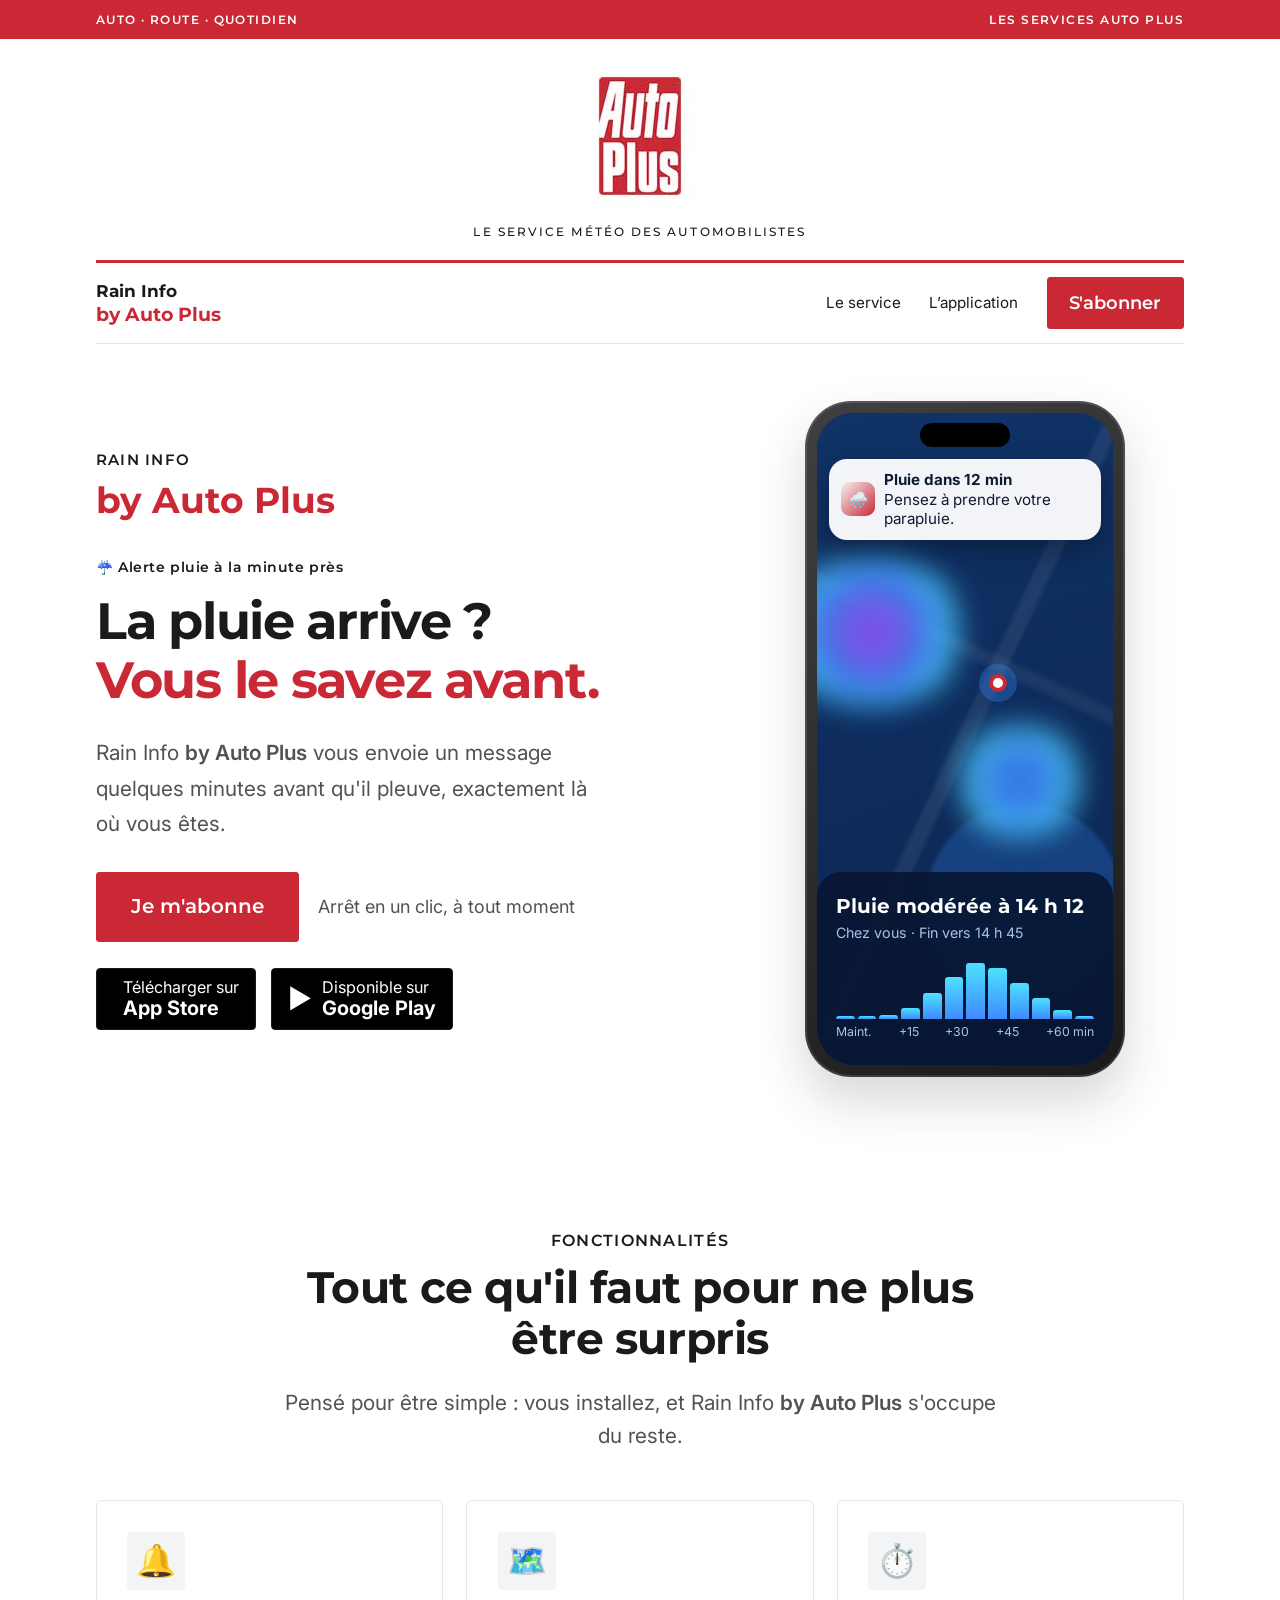
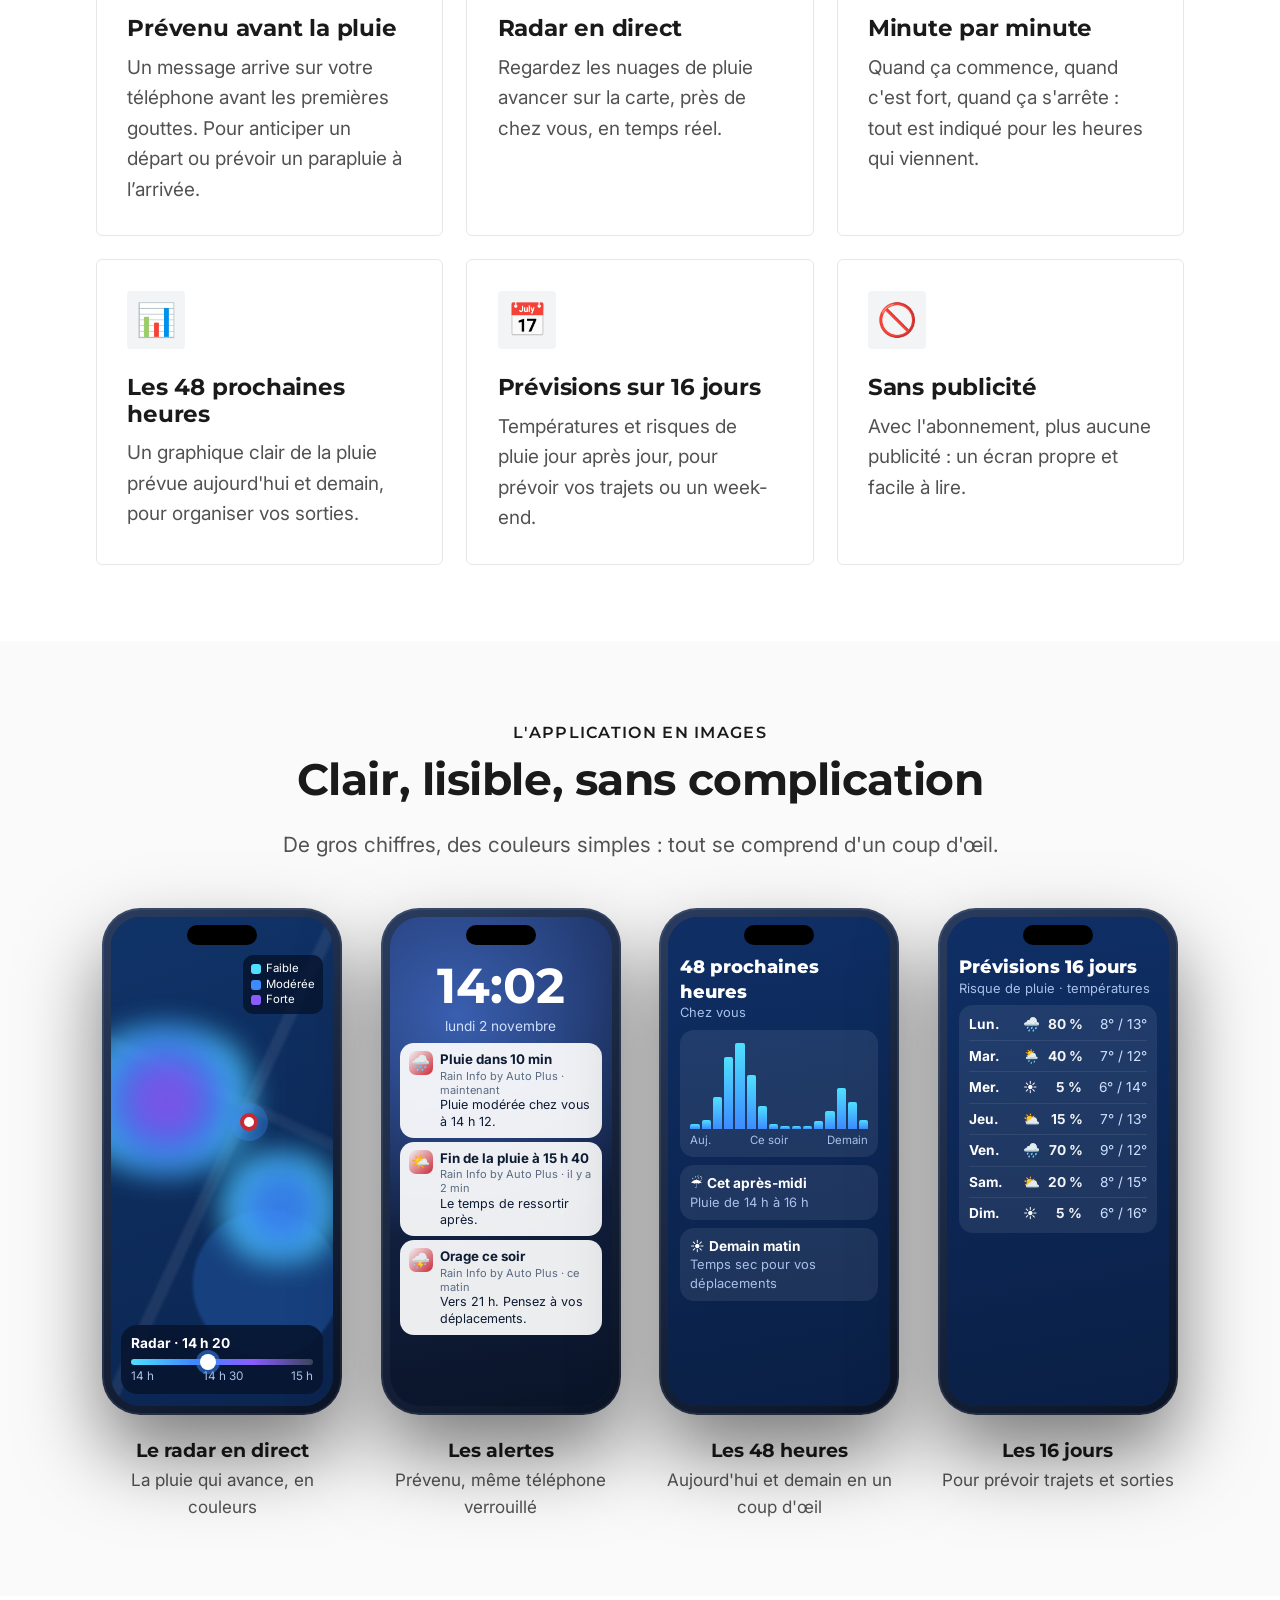
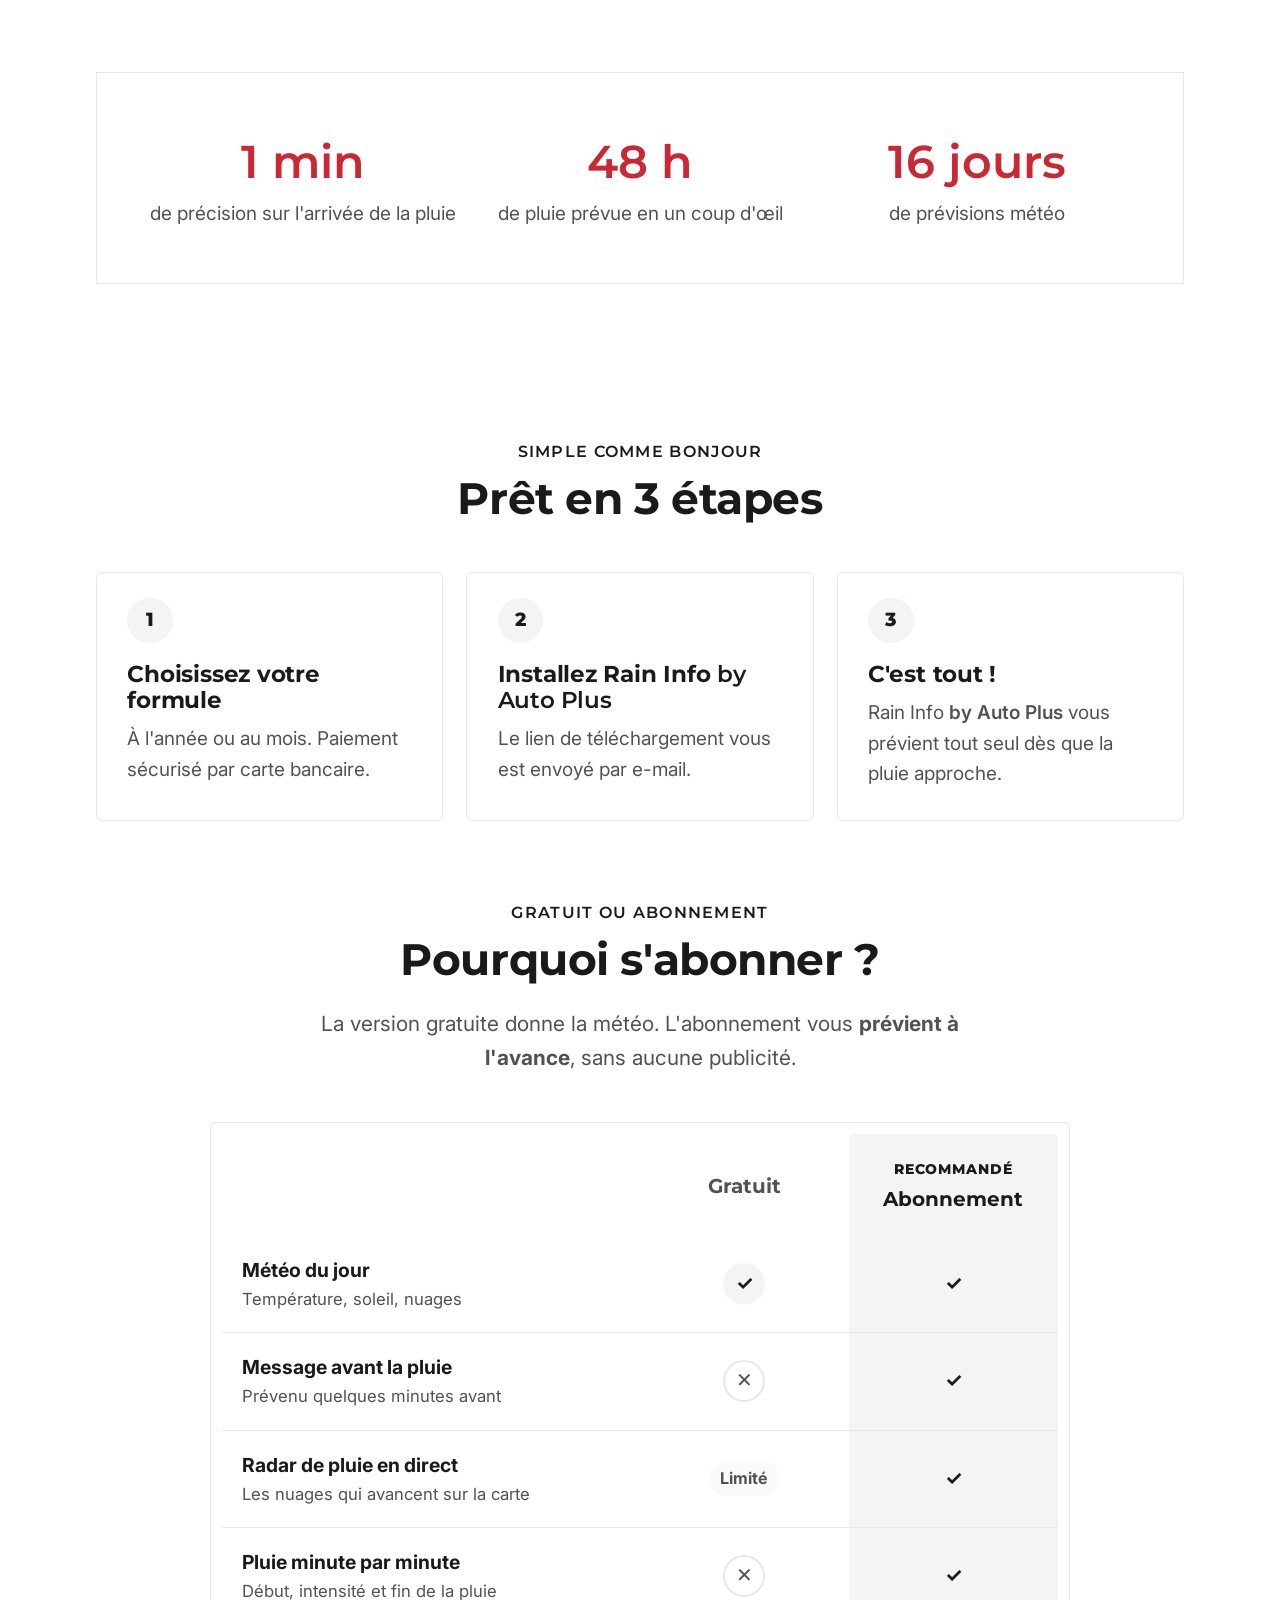
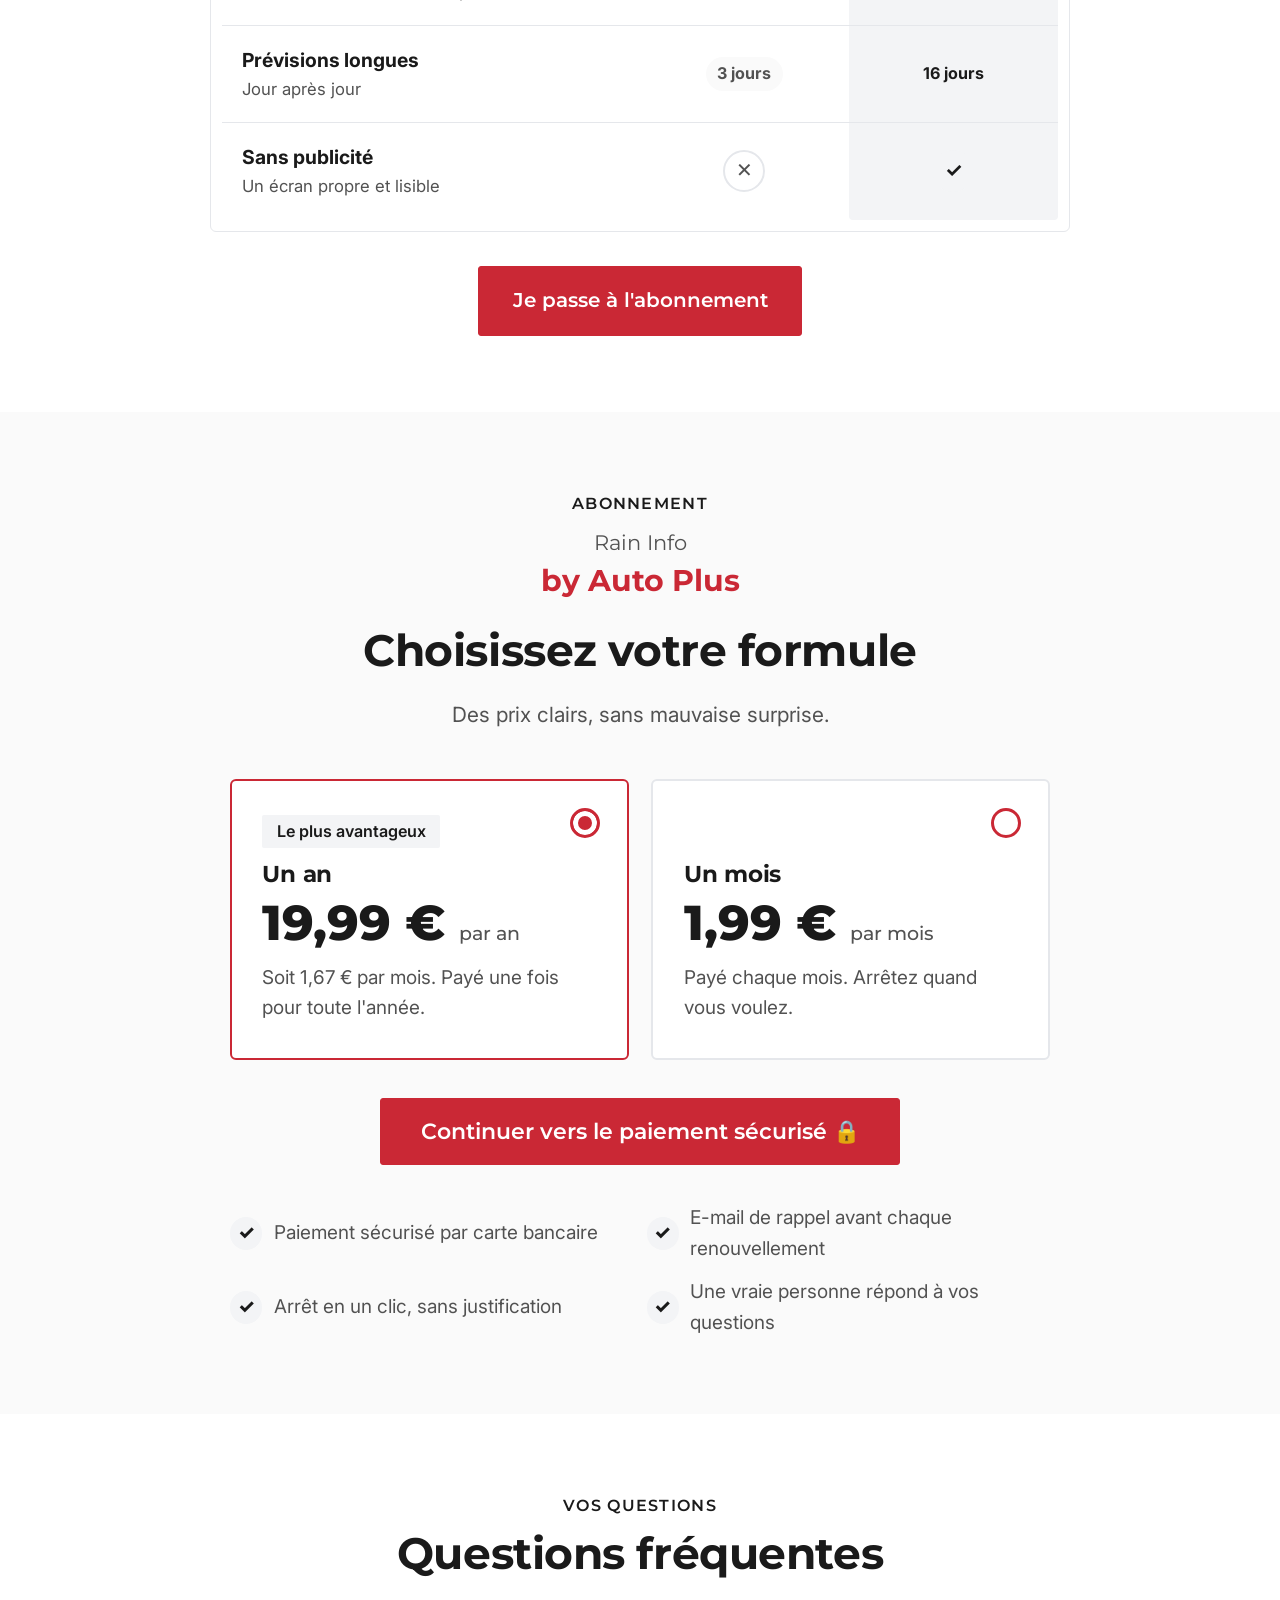
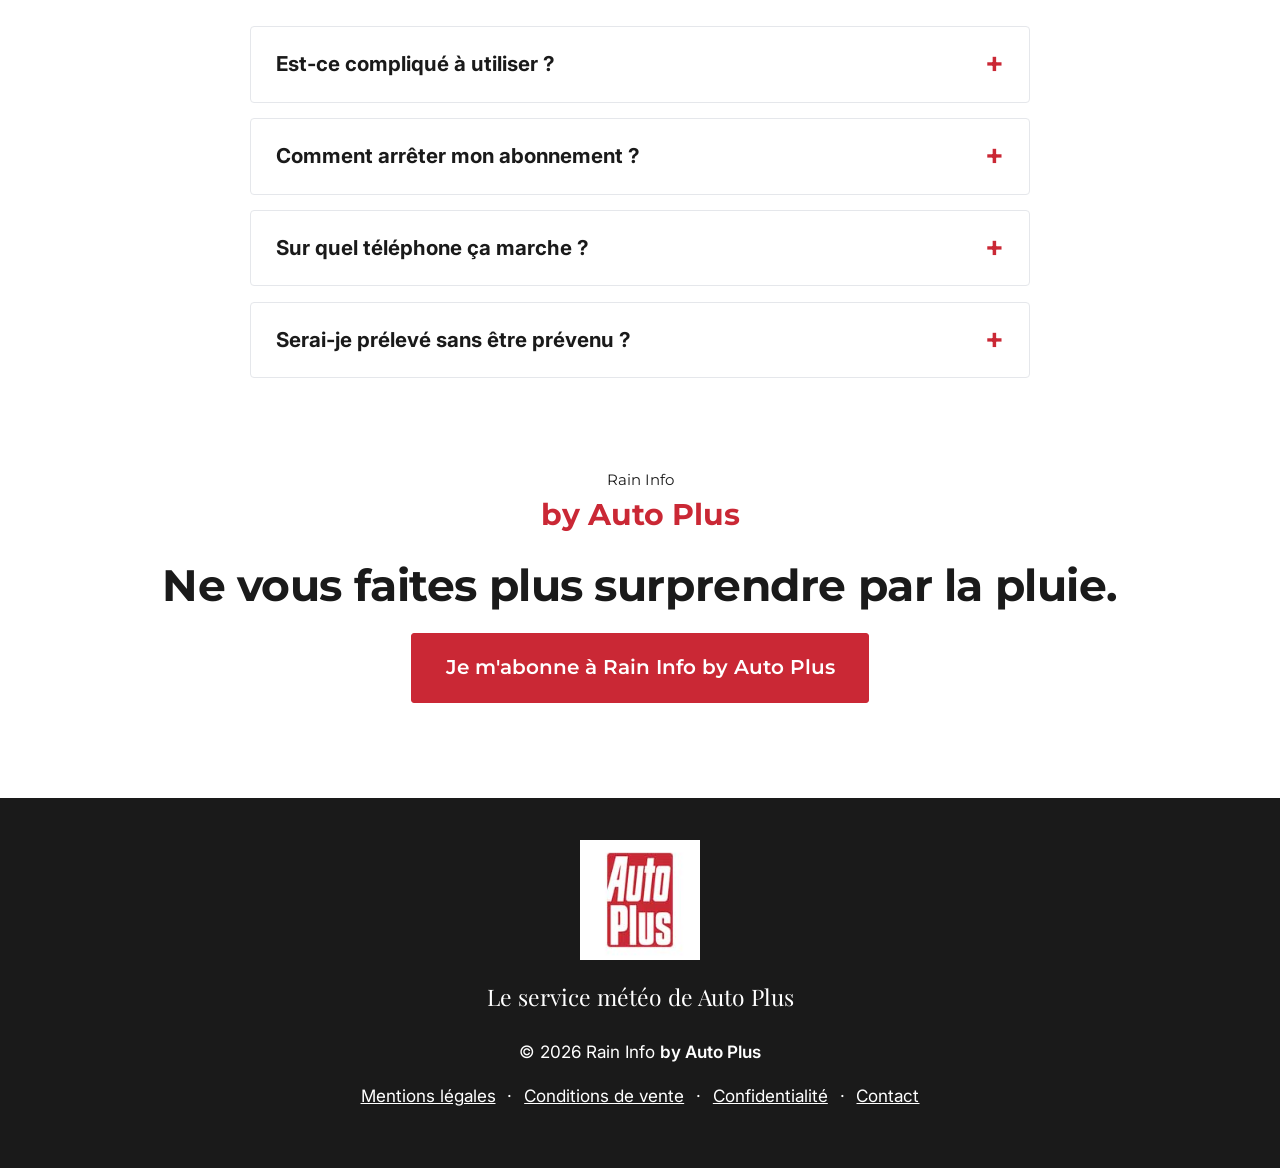
==== auto-plus/index.html @ 1096b000 "Créer les versions Auto Plus et bleue et corriger la palette Maison et Jardin" ====
<!doctype html>
<html lang="fr" data-theme="light">
<head>
<meta charset="utf-8">
<meta name="viewport" content="width=device-width, initial-scale=1">
<meta name="robots" content="noindex">
<title>Rain Info by Auto Plus</title>
<meta name="description" content="Rain Info by Auto Plus vous prévient avant que la pluie arrive, à la minute près, là où vous êtes.">
<meta name="theme-color" content="#ffffff">
<meta name="color-scheme" content="light">
<link rel="preconnect" href="https://fonts.googleapis.com">
<link rel="preconnect" href="https://fonts.gstatic.com" crossorigin>
<link href="https://fonts.googleapis.com/css2?family=Inter:wght@400;500;600;700&family=Montserrat:wght@500;600;700&family=Playfair+Display:wght@500;600;700&display=swap" rel="stylesheet">
<style>
:root{
  --night:#0a1f44; --night2:#123a7a; --sky:#3d8bff; --sky2:#7cc4ff; --cyan:#4fe0ff;
  --bg:#f3f7fd; --surface:#ffffff; --ink:#0d1b33; --muted:#43526b; --line:#d6e2f2;
  --ok:#0f7a45; --focus:#ffb000; --rain1:#4fe0ff; --rain2:#3d8bff; --rain3:#8a5cff;
}
@media (prefers-color-scheme: dark){
  :root:not([data-theme="light"]){ --bg:#071530; --surface:#0f2550; --ink:#eef4ff; --muted:#b9c8e3; --line:#24427a; --ok:#4fd98e; }
}
:root[data-theme="dark"]{ --bg:#071530; --surface:#0f2550; --ink:#eef4ff; --muted:#b9c8e3; --line:#24427a; --ok:#4fd98e; }
*{box-sizing:border-box}
html{font-size:118.75%;scroll-behavior:smooth} /* 19px de base */
@media (prefers-reduced-motion: reduce){html{scroll-behavior:auto}*{animation:none!important;transition:none!important}}
body{margin:0;background:var(--bg);color:var(--ink);font-family:"Inter",system-ui,sans-serif;line-height:1.6;overflow-x:hidden}
h1,h2,h3{font-family:"Montserrat",system-ui,sans-serif;font-weight:800;line-height:1.15;margin:0 0 .5em;letter-spacing:-.01em}
h1{font-size:clamp(2.1rem,6vw,3.3rem)} h2{font-size:clamp(1.6rem,4vw,2.3rem)} h3{font-size:1.2rem;font-weight:700}
p{margin:0 0 1em}
:focus-visible{outline:4px solid var(--focus);outline-offset:3px;border-radius:8px}
.sr{position:absolute!important;width:1px;height:1px;overflow:hidden;clip:rect(0 0 0 0);white-space:nowrap}
.skip{position:absolute;left:-999px;top:0;background:#000;color:#fff;padding:.6em 1em;z-index:20}
.skip:focus{left:16px;top:16px}
.wrap{max-width:1120px;margin:0 auto;padding:0 16px}
.btn{display:inline-flex;align-items:center;justify-content:center;gap:.5em;border:0;border-radius:999px;
  padding:.9em 1.7em;font-family:"Montserrat",sans-serif;font-weight:800;font-size:1.05rem;text-decoration:none;cursor:pointer;min-height:58px;
  background:linear-gradient(135deg,var(--cyan),var(--sky));color:#06183a;box-shadow:0 10px 30px rgba(61,139,255,.45);transition:transform .15s}
.btn:hover{transform:translateY(-2px)}
.btn.light{background:#fff;color:var(--night);box-shadow:none}

/* ---------- En-tête + héros ---------- */
.hero{position:relative;color:#fff;background:
  radial-gradient(900px 500px at 85% 10%,rgba(79,224,255,.25),transparent 60%),
  radial-gradient(700px 500px at 0% 100%,rgba(138,92,255,.25),transparent 60%),
  linear-gradient(170deg,var(--night) 0%,var(--night2) 100%);overflow:hidden}
.hero::after{content:"";position:absolute;inset:0;pointer-events:none;opacity:.35;
  background-image:repeating-linear-gradient(105deg,transparent 0 22px,rgba(255,255,255,.12) 22px 23px);
  mask-image:linear-gradient(to bottom,#000,transparent 70%);animation:pluie 1.2s linear infinite}
@keyframes pluie{to{background-position:-24px 60px}}
nav.top{position:relative;z-index:2;display:flex;align-items:center;justify-content:space-between;padding:1em 0}
.logo{display:flex;align-items:center;gap:.55em;color:#fff;text-decoration:none;font-family:"Montserrat",sans-serif;font-weight:800;font-size:1.3rem}
.logo i{width:42px;height:42px;border-radius:12px;display:grid;place-items:center;font-style:normal;
  background:linear-gradient(135deg,var(--cyan),var(--sky));box-shadow:0 6px 18px rgba(79,224,255,.4)}
nav.top .btn{min-height:48px;padding:.6em 1.2em;font-size:.95rem}
.hero-in{position:relative;z-index:2;display:grid;gap:2.5em;align-items:center;padding:2.5em 0 4em}
@media(min-width:880px){.hero-in{grid-template-columns:1.1fr .9fr;padding:3.5em 0 5em}}
.pill{display:inline-block;background:rgba(255,255,255,.12);border:1px solid rgba(255,255,255,.25);border-radius:999px;padding:.35em 1em;font-weight:700;margin-bottom:1.1em}
.hero .lead{font-size:1.25rem;color:#d7e6ff;max-width:34ch}
.hero h1 span{background:linear-gradient(90deg,var(--cyan),var(--sky2));-webkit-background-clip:text;background-clip:text;color:transparent}
.cta-row{display:flex;flex-wrap:wrap;gap:1em;align-items:center;margin-top:1.6em}
.cta-row small{color:#c3d6f7;font-size:.95rem}

/* ---------- Téléphone ---------- */
.stores{display:flex;gap:.8em;flex-wrap:wrap;margin-top:1.4em}
.store{display:flex;align-items:center;gap:.6em;background:#000;color:#fff;border:1px solid rgba(255,255,255,.3);border-radius:12px;padding:.5em 1em;text-decoration:none;font-size:.85rem;line-height:1.2}
.store b{display:block;font-size:1.05rem}
.phone{position:relative;width:min(320px,82vw);aspect-ratio:9/19;margin:0 auto;border-radius:46px;padding:12px;
  background:linear-gradient(145deg,#2a3c5e,#0b1426);box-shadow:0 40px 80px rgba(0,0,0,.5),inset 0 0 0 2px rgba(255,255,255,.08)}
.screen{position:relative;height:100%;border-radius:36px;overflow:hidden;background:#0c2a5c}
.notch{position:absolute;top:10px;left:50%;transform:translateX(-50%);width:90px;height:24px;border-radius:20px;background:#000;z-index:5}
.map{position:absolute;inset:0;background:
  linear-gradient(115deg,transparent 48%,rgba(255,255,255,.07) 49% 51%,transparent 52%),
  linear-gradient(25deg,transparent 60%,rgba(255,255,255,.06) 61% 62%,transparent 63%),
  radial-gradient(circle at 70% 75%,#16407e 0 18%,transparent 19%),
  linear-gradient(160deg,#103368,#0b2550)}
.cloud{position:absolute;border-radius:50%;filter:blur(14px);opacity:.85;animation:drift 9s ease-in-out infinite alternate}
.c1{width:190px;height:150px;left:-40px;top:22%;background:radial-gradient(circle,var(--rain3) 0 20%,var(--rain2) 45%,var(--rain1) 70%,transparent 72%)}
.c2{width:140px;height:110px;left:45%;top:48%;background:radial-gradient(circle,var(--rain2) 0 30%,var(--rain1) 65%,transparent 68%);animation-delay:-4s}
@keyframes drift{to{transform:translate(55px,25px) scale(1.08)}}
.me{position:absolute;left:58%;top:40%;width:18px;height:18px;border-radius:50%;background:#fff;border:4px solid var(--sky);box-shadow:0 0 0 10px rgba(61,139,255,.3)}
.notif{position:absolute;left:12px;right:12px;top:46px;z-index:4;background:rgba(255,255,255,.95);color:#0d1b33;border-radius:18px;padding:.7em .8em;
  display:flex;gap:.6em;align-items:center;font-size:.8rem;line-height:1.3;box-shadow:0 10px 30px rgba(0,0,0,.35);animation:pop 4s ease-in-out infinite}
.notif i{flex:none;width:34px;height:34px;border-radius:9px;display:grid;place-items:center;font-style:normal;background:linear-gradient(135deg,var(--cyan),var(--sky))}
@keyframes pop{0%,8%{transform:translateY(-130%);opacity:0}15%,85%{transform:none;opacity:1}100%{transform:translateY(-130%);opacity:0}}
.sheet{position:absolute;left:0;right:0;bottom:0;z-index:4;background:rgba(7,21,48,.88);backdrop-filter:blur(8px);color:#fff;border-radius:24px 24px 0 0;padding:1em 1em 1.2em}
.sheet b{font-family:"Montserrat",sans-serif;font-size:1.05rem}
.sheet small{display:block;color:#a9c1ea;font-size:.75rem}
.chart{display:flex;align-items:flex-end;gap:3px;height:60px;margin-top:.7em}
.chart span{flex:1;border-radius:3px 3px 0 0;background:linear-gradient(to top,var(--rain2),var(--rain1))}
.chart-x{display:flex;justify-content:space-between;font-size:.65rem;color:#a9c1ea;margin-top:.3em}

/* ---------- Sections ---------- */
section{padding:4em 0}
.kicker{display:inline-block;color:var(--sky);font-weight:700;text-transform:uppercase;letter-spacing:.08em;font-size:.85rem;margin-bottom:.6em}
.center{text-align:center;max-width:720px;margin:0 auto 2.5em}
.center p{color:var(--muted);font-size:1.1rem}
.feat{display:grid;gap:1.2em}
@media(min-width:720px){.feat{grid-template-columns:repeat(2,1fr)}}
@media(min-width:1000px){.feat{grid-template-columns:repeat(3,1fr)}}
.card{background:var(--surface);border:1px solid var(--line);border-radius:24px;padding:1.6em;box-shadow:0 8px 30px rgba(13,40,90,.06)}
.card .ico{width:58px;height:58px;border-radius:16px;display:grid;place-items:center;font-size:1.7rem;margin-bottom:.8em;background:linear-gradient(135deg,rgba(79,224,255,.25),rgba(61,139,255,.25))}
.card p{color:var(--muted);margin:0}
.big-num{font-family:"Montserrat",sans-serif;font-weight:800;font-size:1.6rem;color:var(--sky)}

.band{background:linear-gradient(135deg,var(--night),var(--night2));color:#fff;border-radius:32px;padding:2.4em 1.6em;display:grid;gap:1.6em;text-align:center}
@media(min-width:720px){.band{grid-template-columns:repeat(3,1fr);padding:2.8em}}
.band b{display:block;font-family:"Montserrat",sans-serif;font-size:2.4rem;font-weight:800;background:linear-gradient(90deg,var(--cyan),var(--sky2));-webkit-background-clip:text;background-clip:text;color:transparent}
.band span{color:#cfe0ff}

.steps{display:grid;gap:1.2em;counter-reset:s}
@media(min-width:820px){.steps{grid-template-columns:repeat(3,1fr)}}
.step{counter-increment:s;position:relative;padding-top:3.4em}
.step::before{content:counter(s);position:absolute;top:1.3em;left:1.6em;width:2.4em;height:2.4em;border-radius:50%;display:grid;place-items:center;
  background:linear-gradient(135deg,var(--cyan),var(--sky));color:#06183a;font-weight:800;font-family:"Montserrat",sans-serif}
.step.card{padding-top:4.6em}

/* Comparatif */
.cmp-wrap{max-width:860px;margin:0 auto;border-radius:28px;background:var(--surface);border:1px solid var(--line);box-shadow:0 20px 50px rgba(13,40,90,.10);padding:.6em}
table.cmp{width:100%;border-collapse:separate;border-spacing:0;table-layout:fixed}
table.cmp col.c-feat{width:50%} table.cmp col.c-free,table.cmp col.c-pro{width:25%}
table.cmp th,table.cmp td{padding:1em .6em;text-align:center;vertical-align:middle;border-bottom:1px solid var(--line)}
table.cmp tbody tr:last-child th,table.cmp tbody tr:last-child td{border-bottom:0}
table.cmp th[scope=row]{text-align:left;font-weight:700;font-size:1.02rem;padding-left:1em}
table.cmp th[scope=row] span{display:block;font-weight:400;font-size:.88rem;color:var(--muted)}
table.cmp thead td{border-bottom:0}
table.cmp thead th{border-bottom:0;padding-top:1.2em;font-family:"Montserrat",sans-serif;font-size:1.05rem}
table.cmp thead th.free{color:var(--muted)}
table.cmp .pro{background:linear-gradient(180deg,rgba(79,224,255,.16),rgba(61,139,255,.16))}
table.cmp thead th.pro{border-radius:20px 20px 0 0;color:var(--ink)}
table.cmp thead th.pro em{display:block;font-style:normal;font-size:.75rem;font-weight:800;text-transform:uppercase;letter-spacing:.06em;color:var(--sky);margin-bottom:.2em}
table.cmp tbody tr:last-child td.pro{border-radius:0 0 20px 20px}
.mk{display:inline-grid;place-items:center;width:2.1em;height:2.1em;border-radius:50%;font-weight:800;font-size:1.05rem}
.mk.y{background:linear-gradient(135deg,var(--cyan),var(--sky));color:#06183a;box-shadow:0 6px 16px rgba(61,139,255,.35)}
.mk.n{background:var(--bg);color:var(--muted);border:2px solid var(--line)}
.lim{display:inline-block;font-size:.85rem;font-weight:700;color:var(--muted);background:var(--bg);border-radius:999px;padding:.25em .7em}
.cmp-cta{text-align:center;margin-top:1.8em}
@media(max-width:560px){
  table.cmp col.c-feat{width:46%} table.cmp col.c-free,table.cmp col.c-pro{width:27%}
  table.cmp th[scope=row]{padding-left:.6em;font-size:.95rem}
  table.cmp th[scope=row] span{display:none}
  table.cmp thead th{font-size:.76rem;padding-left:.1em;padding-right:.1em;letter-spacing:-.01em}
  table.cmp thead th.pro em{font-size:.6rem;letter-spacing:.02em}
  .lim{font-size:.75rem;padding:.25em .5em;white-space:nowrap}
}
.y{color:var(--ok);font-weight:700}.n{color:var(--muted)}

/* Formules */
#abonnement{background:linear-gradient(170deg,var(--night),var(--night2));color:#fff}
#abonnement .center p{color:#cfe0ff}
.plans{display:grid;gap:1.2em;max-width:820px;margin:0 auto}
@media(min-width:720px){.plans{grid-template-columns:1fr 1fr}}
.plan{position:relative;display:block;cursor:pointer;border-radius:26px;padding:1.8em 1.6em;background:rgba(255,255,255,.07);border:3px solid rgba(255,255,255,.18);transition:border-color .15s,background .15s}
.plan:has(input:checked){border-color:var(--cyan);background:rgba(79,224,255,.12)}
.plan:has(input:focus-visible){outline:4px solid var(--focus);outline-offset:3px}
.plan input{position:absolute;opacity:0;pointer-events:none}
.plan .check{position:absolute;top:1.4em;right:1.4em;width:30px;height:30px;border-radius:50%;border:3px solid rgba(255,255,255,.5)}
.plan:has(input:checked) .check{border-color:var(--cyan);background:var(--cyan);box-shadow:inset 0 0 0 5px var(--night)}
.badge{display:inline-block;background:linear-gradient(90deg,var(--cyan),var(--sky2));color:#06183a;border-radius:999px;padding:.2em .9em;font-size:.85rem;font-weight:800;margin-bottom:.8em}
.price{font-family:"Montserrat",sans-serif;font-weight:800;font-size:2.6rem;line-height:1}
.price small{font-size:1rem;font-weight:500;color:#cfe0ff}
.plan p{color:#cfe0ff;margin:.8em 0 0}
.pay{text-align:center;margin-top:2em}
.pay .btn{width:100%;max-width:520px;font-size:1.15rem;min-height:64px}
.reassure{list-style:none;padding:0;margin:2em auto 0;max-width:820px;display:grid;gap:.7em}
@media(min-width:720px){.reassure{grid-template-columns:1fr 1fr}}
.reassure li{display:flex;gap:.6em;align-items:center;color:#e3eeff}
.reassure li::before{content:"✓";flex:none;width:1.7em;height:1.7em;border-radius:50%;display:grid;place-items:center;background:rgba(79,224,255,.2);color:var(--cyan);font-weight:800}

/* FAQ */
.faq{max-width:780px;margin:0 auto}
details{background:var(--surface);border:1px solid var(--line);border-radius:18px;padding:1.1em 1.3em;margin-bottom:.8em}
summary{cursor:pointer;font-weight:700;font-size:1.08rem;list-style:none;display:flex;justify-content:space-between;gap:1em}
summary::after{content:"+";font-size:1.5rem;line-height:1;color:var(--sky)}
details[open] summary::after{content:"–"}
details p{margin:.8em 0 0;color:var(--muted)}

.final{text-align:center}
footer{padding:2.4em 0;border-top:1px solid var(--line);color:var(--muted);font-size:.9rem;text-align:center}
footer a{color:var(--muted);margin:0 .4em}


/* ---------- Galerie d'écrans ---------- */
.shots{background:linear-gradient(170deg,#eaf2ff,var(--bg))}
@media (prefers-color-scheme: dark){:root:not([data-theme="light"]) .shots{background:linear-gradient(170deg,#0c2149,var(--bg))}}
:root[data-theme="dark"] .shots{background:linear-gradient(170deg,#0c2149,var(--bg))}
.gallery{display:grid;grid-template-columns:repeat(4,1fr);gap:1.4em;align-items:start}
.shot{margin:0;text-align:center}
.shot figcaption{margin-top:1em;font-weight:700;font-family:"Montserrat",sans-serif;font-size:1.02rem}
.shot figcaption span{display:block;font-family:"Inter",sans-serif;font-weight:400;color:var(--muted);font-size:.9rem}
.mini{width:100%;max-width:240px;border-radius:38px;padding:9px}
.mini .screen{border-radius:30px;color:#fff;font-size:.72rem;line-height:1.35;text-align:left}
.mini .notch{width:70px;height:20px;top:8px}
.scr-pad{position:absolute;inset:0;padding:38px 12px 12px;display:flex;flex-direction:column;gap:8px;background:linear-gradient(170deg,#0f2f66,#0a1f44)}
.scr-h{font-family:"Montserrat",sans-serif;font-weight:800;font-size:.95rem}
.scr-s{color:#a9c1ea;font-size:.68rem}
.tile{background:rgba(255,255,255,.08);border-radius:14px;padding:9px 10px}
.timeline{position:absolute;left:10px;right:10px;bottom:12px;z-index:4;background:rgba(7,21,48,.9);border-radius:16px;padding:9px 10px}
.timeline .track{height:6px;border-radius:3px;background:linear-gradient(90deg,var(--rain1),var(--rain2),var(--rain3),rgba(255,255,255,.2));margin:7px 0 4px;position:relative}
.timeline .track i{position:absolute;left:38%;top:-5px;width:16px;height:16px;border-radius:50%;background:#fff;box-shadow:0 0 0 4px rgba(61,139,255,.5)}
.timeline .lbl{display:flex;justify-content:space-between;color:#a9c1ea;font-size:.62rem}
.legend{position:absolute;top:38px;right:10px;z-index:4;background:rgba(7,21,48,.85);border-radius:10px;padding:6px 8px;font-size:.6rem}
.legend span{display:flex;align-items:center;gap:5px}
.legend span::before{content:"";width:10px;height:10px;border-radius:3px;background:var(--c)}
.hours{display:flex;align-items:flex-end;gap:2px;height:90px}
.hours span{flex:1;border-radius:2px 2px 0 0;background:linear-gradient(to top,var(--rain2),var(--rain1))}
.hlbl{display:flex;justify-content:space-between;color:#a9c1ea;font-size:.6rem;margin-top:4px}
.row{display:flex;align-items:center;justify-content:space-between;gap:6px;padding:6px 0;border-bottom:1px solid rgba(255,255,255,.08)}
.row:last-child{border-bottom:0}
.row .d{width:3.6em;font-weight:700}
.row .p{color:var(--cyan);font-weight:700;width:2.8em;text-align:right}
.row .t{color:#cfe0ff;width:4.4em;text-align:right}
.lock{position:absolute;inset:0;background:radial-gradient(circle at 30% 20%,#3a5fb0,transparent 55%),linear-gradient(170deg,#1b2f5e,#0a1428);padding:44px 10px 12px;display:flex;flex-direction:column;gap:7px}
.lock .clock{text-align:center;font-family:"Montserrat",sans-serif;font-weight:700;font-size:2.6rem;line-height:1;margin-bottom:2px}
.lock .date{text-align:center;color:#cfe0ff;font-size:.72rem;margin-bottom:8px}
.nt{background:rgba(255,255,255,.92);color:#0d1b33;border-radius:14px;padding:8px 9px;display:flex;gap:7px;align-items:flex-start;font-size:.66rem;line-height:1.3}
.nt i{flex:none;width:24px;height:24px;border-radius:7px;display:grid;place-items:center;font-style:normal;font-size:.8rem;background:linear-gradient(135deg,var(--cyan),var(--sky))}
.nt b{font-size:.7rem}
.nt small{display:block;color:#5a6a82;font-size:.58rem}
@media(max-width:999px){
  .gallery{display:flex;overflow-x:auto;scroll-snap-type:x mandatory;gap:1em;padding:0 16px 1em;margin:0 -16px;-webkit-overflow-scrolling:touch;scrollbar-width:none}
  .gallery::-webkit-scrollbar{display:none}
  .shot{flex:0 0 62%;max-width:250px;scroll-snap-align:center}
  .swipe{display:block!important}
}
.swipe{display:none;text-align:center;color:var(--muted);font-size:.9rem;margin-top:.4em}

/* ---------- Optimisation mobile ---------- */
.sticky-cta{display:none}
@media(max-width:879px){
  html{font-size:112.5%}
  section{padding:2.8em 0}
  .center{margin-bottom:1.8em}
  .hero-in{gap:1.8em;padding:1.2em 0 2.6em;text-align:center}
  .hero .lead{margin-left:auto;margin-right:auto}
  .cta-row{justify-content:center;flex-direction:column;gap:.6em}
  .cta-row .btn{width:100%;max-width:420px}
  .stores{justify-content:center}
  .phone{width:min(250px,68vw);border-radius:38px;padding:10px}
  .screen{border-radius:30px}
  .notif{top:40px;font-size:.72rem}
  .sheet b{font-size:.92rem;white-space:nowrap}
  .band{grid-template-columns:repeat(3,1fr);gap:.5em}
  .band b{font-size:1.3rem;white-space:nowrap}
  .band span{font-size:.78rem;line-height:1.3;display:block}
  .card{padding:1.3em;border-radius:20px}
  .feat .card{display:grid;grid-template-columns:auto 1fr;column-gap:1em;align-items:start}
  .feat .card .ico{grid-row:span 2;margin:0;width:52px;height:52px}
  .feat .card h3{margin-bottom:.25em}
  .band{border-radius:24px;padding:1.6em 1em;gap:1.1em}
  .band b{font-size:2rem}
  .step.card{padding-top:1.3em;padding-left:4.4em}
  .step::before{top:1.2em;left:1.1em}
  .plan{padding:1.4em 1.2em}
  .price{font-size:2.2rem}
  .reassure{padding:0 .2em}
  .final h2{font-size:1.5rem}
  body{padding-bottom:84px}
  .sticky-cta{display:flex;position:fixed;left:0;right:0;bottom:0;z-index:30;gap:.8em;align-items:center;justify-content:space-between;
    padding:.7em 16px calc(.7em + env(safe-area-inset-bottom));background:rgba(10,31,68,.96);backdrop-filter:blur(8px);color:#fff;
    box-shadow:0 -8px 24px rgba(0,0,0,.25);transition:transform .25s}
  .sticky-cta.hide{transform:translateY(110%)}
  .sticky-cta span{font-size:.9rem;line-height:1.25}
  .sticky-cta b{display:block;font-size:1.05rem}
  .sticky-cta .btn{min-height:52px;padding:.6em 1.3em;font-size:1rem;flex:none}
}
@media(max-width:380px){ nav.top .btn{display:none} }
</style>
<link rel="stylesheet" href="assets/brand.css">
</head>
<body>
<a class="skip" href="#contenu">Aller au contenu</a>

<header class="hero">
  <div class="magazine-bar"><div class="wrap"><span>Auto · Route · Quotidien</span><span>Les services Auto Plus</span></div></div>
  <div class="magazine-masthead">
    <img class="publisher-logo masthead-logo" src="assets/auto-plus.jpg" width="150" height="150" alt="Auto Plus">
    <p>Le service météo des automobilistes</p>
  </div>
  <div class="wrap">
    <nav class="top" aria-label="Navigation principale">
      <a class="service-name" href="#" aria-label="Rain Info by Auto Plus, accueil">Rain Info <span>by Auto Plus</span></a>
      <div class="service-navigation">
        <a href="#t-fonc">Le service</a>
        <a href="#t-shots">L’application</a>
        <a class="btn" href="#abonnement">S'abonner</a>
      </div>
    </nav>
    <div class="hero-in">
      <div class="hero-copy">
        <p class="hero-brand">Rain Info <span>by Auto Plus</span></p>
        <span class="pill">☔ Alerte pluie à la minute près</span>
        <h1>La pluie arrive ?<br><span>Vous le savez avant.</span></h1>
        <p class="lead">Rain Info <span class="brand-by">by Auto Plus</span> vous envoie un message quelques minutes avant qu'il pleuve, exactement là où vous êtes.</p>
        <div class="cta-row">
          <a class="btn" href="#abonnement">Je m'abonne</a>
          <small>Arrêt en un clic, à tout moment</small>
        </div>
        <div class="stores" aria-label="Télécharger l'application">
          <a class="store" href="#abonnement"><span aria-hidden="true" style="font-size:1.6rem"></span><span>Télécharger sur<b>App Store</b></span></a>
          <a class="store" href="#abonnement"><span aria-hidden="true" style="font-size:1.4rem">▶</span><span>Disponible sur<b>Google Play</b></span></a>
        </div>
      </div>

      <div class="phone" role="img" aria-label="Écran de l'application Rain Info by Auto Plus : carte radar avec un nuage de pluie qui approche, notification « Pluie dans 12 minutes » et graphique de la prochaine heure.">
        <div class="screen" aria-hidden="true">
          <div class="notch"></div>
          <div class="map"></div>
          <div class="cloud c1"></div>
          <div class="cloud c2"></div>
          <div class="me"></div>
          <div class="notif"><i>🌧️</i><div><b>Pluie dans 12 min</b><br>Pensez à prendre votre parapluie.</div></div>
          <div class="sheet">
            <b>Pluie modérée à 14 h 12</b>
            <small>Chez vous · Fin vers 14 h 45</small>
            <div class="chart">
              <span style="height:4%"></span><span style="height:4%"></span><span style="height:6%"></span><span style="height:18%"></span><span style="height:42%"></span><span style="height:70%"></span><span style="height:92%"></span><span style="height:85%"></span><span style="height:60%"></span><span style="height:35%"></span><span style="height:15%"></span><span style="height:5%"></span>
            </div>
            <div class="chart-x"><span>Maint.</span><span>+15</span><span>+30</span><span>+45</span><span>+60 min</span></div>
          </div>
        </div>
      </div>
    </div>
  </div>
</header>

<main id="contenu">
  <section aria-labelledby="t-fonc">
    <div class="wrap">
      <div class="center">
        <span class="kicker">Fonctionnalités</span>
        <h2 id="t-fonc">Tout ce qu'il faut pour ne plus être surpris</h2>
        <p>Pensé pour être simple : vous installez, et Rain Info <span class="brand-by">by Auto Plus</span> s'occupe du reste.</p>
      </div>
      <div class="feat">
        <div class="card"><div class="ico" aria-hidden="true">🔔</div><h3>Prévenu avant la pluie</h3><p>Un message arrive sur votre téléphone avant les premières gouttes. Pour anticiper un départ ou prévoir un parapluie à l’arrivée.</p></div>
        <div class="card"><div class="ico" aria-hidden="true">🗺️</div><h3>Radar en direct</h3><p>Regardez les nuages de pluie avancer sur la carte, près de chez vous, en temps réel.</p></div>
        <div class="card"><div class="ico" aria-hidden="true">⏱️</div><h3>Minute par minute</h3><p>Quand ça commence, quand c'est fort, quand ça s'arrête : tout est indiqué pour les heures qui viennent.</p></div>
        <div class="card"><div class="ico" aria-hidden="true">📊</div><h3>Les 48 prochaines heures</h3><p>Un graphique clair de la pluie prévue aujourd'hui et demain, pour organiser vos sorties.</p></div>
        <div class="card"><div class="ico" aria-hidden="true">📅</div><h3>Prévisions sur 16 jours</h3><p>Températures et risques de pluie jour après jour, pour prévoir vos trajets ou un week-end.</p></div>
        <div class="card"><div class="ico" aria-hidden="true">🚫</div><h3>Sans publicité</h3><p>Avec l'abonnement, plus aucune publicité : un écran propre et facile à lire.</p></div>
      </div>
    </div>
  </section>

  <section class="shots" aria-labelledby="t-shots">
    <div class="wrap">
      <div class="center">
        <span class="kicker">L'application en images</span>
        <h2 id="t-shots">Clair, lisible, sans complication</h2>
        <p>De gros chiffres, des couleurs simples : tout se comprend d'un coup d'œil.</p>
      </div>
      <div class="gallery">

        <figure class="shot">
          <div class="phone mini" role="img" aria-label="Écran radar : carte avec les zones de pluie colorées selon leur force et une barre pour voir l'évolution dans l'heure.">
            <div class="screen" aria-hidden="true">
              <div class="notch"></div>
              <div class="map"></div>
              <div class="cloud c1"></div>
              <div class="cloud c2"></div>
              <div class="me"></div>
              <div class="legend"><span style="--c:var(--rain1)">Faible</span><span style="--c:var(--rain2)">Modérée</span><span style="--c:var(--rain3)">Forte</span></div>
              <div class="timeline"><b>Radar · 14 h 20</b><div class="track"><i></i></div><div class="lbl"><span>14 h</span><span>14 h 30</span><span>15 h</span></div></div>
            </div>
          </div>
          <figcaption>Le radar en direct<span>La pluie qui avance, en couleurs</span></figcaption>
        </figure>

        <figure class="shot">
          <div class="phone mini" role="img" aria-label="Écran de verrouillage avec trois notifications Rain Info by Auto Plus : pluie dans 10 minutes, fin de la pluie à 15 h 40, orage prévu ce soir.">
            <div class="screen" aria-hidden="true">
              <div class="notch"></div>
              <div class="lock">
                <div class="clock">14:02</div>
                <div class="date">lundi 2 novembre</div>
                <div class="nt"><i>🌧️</i><div><b>Pluie dans 10 min</b><small>Rain Info <span class="brand-by">by Auto Plus</span> · maintenant</small>Pluie modérée chez vous à 14 h 12.</div></div>
                <div class="nt"><i>🌤️</i><div><b>Fin de la pluie à 15 h 40</b><small>Rain Info <span class="brand-by">by Auto Plus</span> · il y a 2 min</small>Le temps de ressortir après.</div></div>
                <div class="nt"><i>⛈️</i><div><b>Orage ce soir</b><small>Rain Info <span class="brand-by">by Auto Plus</span> · ce matin</small>Vers 21 h. Pensez à vos déplacements.</div></div>
              </div>
            </div>
          </div>
          <figcaption>Les alertes<span>Prévenu, même téléphone verrouillé</span></figcaption>
        </figure>

        <figure class="shot">
          <div class="phone mini" role="img" aria-label="Écran des 48 prochaines heures : graphique de pluie heure par heure et résumé : pluie cet après-midi, sec demain matin.">
            <div class="screen" aria-hidden="true">
              <div class="notch"></div>
              <div class="scr-pad">
                <div><div class="scr-h">48 prochaines heures</div><div class="scr-s">Chez vous</div></div>
                <div class="tile">
                  <div class="hours">
                    <span style="height:5%"></span><span style="height:10%"></span><span style="height:35%"></span><span style="height:80%"></span><span style="height:95%"></span><span style="height:60%"></span><span style="height:25%"></span><span style="height:5%"></span><span style="height:3%"></span><span style="height:3%"></span><span style="height:3%"></span><span style="height:8%"></span><span style="height:20%"></span><span style="height:45%"></span><span style="height:30%"></span><span style="height:10%"></span>
                  </div>
                  <div class="hlbl"><span>Auj.</span><span>Ce soir</span><span>Demain</span></div>
                </div>
                <div class="tile">☔ <b>Cet après-midi</b><br><span class="scr-s">Pluie de 14 h à 16 h</span></div>
                <div class="tile">☀️ <b>Demain matin</b><br><span class="scr-s">Temps sec pour vos déplacements</span></div>
              </div>
            </div>
          </div>
          <figcaption>Les 48 heures<span>Aujourd'hui et demain en un coup d'œil</span></figcaption>
        </figure>

        <figure class="shot">
          <div class="phone mini" role="img" aria-label="Écran des prévisions sur 16 jours : liste des jours avec icône météo, risque de pluie et températures.">
            <div class="screen" aria-hidden="true">
              <div class="notch"></div>
              <div class="scr-pad">
                <div><div class="scr-h">Prévisions 16 jours</div><div class="scr-s">Risque de pluie · températures</div></div>
                <div class="tile" style="padding:4px 10px">
                  <div class="row"><span class="d">Lun.</span><span>🌧️</span><span class="p">80 %</span><span class="t">8° / 13°</span></div>
                  <div class="row"><span class="d">Mar.</span><span>🌦️</span><span class="p">40 %</span><span class="t">7° / 12°</span></div>
                  <div class="row"><span class="d">Mer.</span><span>☀️</span><span class="p">5 %</span><span class="t">6° / 14°</span></div>
                  <div class="row"><span class="d">Jeu.</span><span>⛅</span><span class="p">15 %</span><span class="t">7° / 13°</span></div>
                  <div class="row"><span class="d">Ven.</span><span>🌧️</span><span class="p">70 %</span><span class="t">9° / 12°</span></div>
                  <div class="row"><span class="d">Sam.</span><span>⛅</span><span class="p">20 %</span><span class="t">8° / 15°</span></div>
                  <div class="row"><span class="d">Dim.</span><span>☀️</span><span class="p">5 %</span><span class="t">6° / 16°</span></div>
                </div>
              </div>
            </div>
          </div>
          <figcaption>Les 16 jours<span>Pour prévoir trajets et sorties</span></figcaption>
        </figure>

      </div>
      <p class="swipe" aria-hidden="true">← Faites glisser pour voir les autres écrans →</p>
    </div>
  </section>

  <section aria-label="Rain Info by Auto Plus en chiffres">
    <div class="wrap">
      <div class="band">
        <div><b>1 min</b><span>de précision sur l'arrivée de la pluie</span></div>
        <div><b>48 h</b><span>de pluie prévue en un coup d'œil</span></div>
        <div><b>16 jours</b><span>de prévisions météo</span></div>
      </div>
    </div>
  </section>

  <section aria-labelledby="t-comment">
    <div class="wrap">
      <div class="center">
        <span class="kicker">Simple comme bonjour</span>
        <h2 id="t-comment">Prêt en 3 étapes</h2>
      </div>
      <div class="steps">
        <div class="card step"><h3>Choisissez votre formule</h3><p>À l'année ou au mois. Paiement sécurisé par carte bancaire.</p></div>
        <div class="card step"><h3>Installez Rain Info <span class="brand-by">by Auto Plus</span></h3><p>Le lien de téléchargement vous est envoyé par e-mail.</p></div>
        <div class="card step"><h3>C'est tout !</h3><p>Rain Info <span class="brand-by">by Auto Plus</span> vous prévient tout seul dès que la pluie approche.</p></div>
      </div>
    </div>
  </section>

  <section style="padding-top:0" aria-labelledby="t-avantages">
    <div class="wrap">
      <div class="center">
        <span class="kicker">Gratuit ou abonnement</span>
        <h2 id="t-avantages">Pourquoi s'abonner ?</h2>
        <p>La version gratuite donne la météo. L'abonnement vous <strong>prévient à l'avance</strong>, sans aucune publicité.</p>
      </div>
      <div class="cmp-wrap">
        <table class="cmp">
          <caption class="sr">Comparaison entre la version gratuite et l'abonnement Rain Info <span class="brand-by">by Auto Plus</span></caption>
          <colgroup><col class="c-feat"><col class="c-free"><col class="c-pro"></colgroup>
          <thead><tr><td></td><th scope="col" class="free">Gratuit</th><th scope="col" class="pro"><em>Recommandé</em>Abonnement</th></tr></thead>
          <tbody>
            <tr><th scope="row">Météo du jour<span>Température, soleil, nuages</span></th><td><span class="mk y" aria-hidden="true">✓</span><span class="sr">Oui</span></td><td class="pro"><span class="mk y" aria-hidden="true">✓</span><span class="sr">Oui</span></td></tr>
            <tr><th scope="row">Message avant la pluie<span>Prévenu quelques minutes avant</span></th><td><span class="mk n" aria-hidden="true">✕</span><span class="sr">Non</span></td><td class="pro"><span class="mk y" aria-hidden="true">✓</span><span class="sr">Oui</span></td></tr>
            <tr><th scope="row">Radar de pluie en direct<span>Les nuages qui avancent sur la carte</span></th><td><span class="lim">Limité</span></td><td class="pro"><span class="mk y" aria-hidden="true">✓</span><span class="sr">Oui</span></td></tr>
            <tr><th scope="row">Pluie minute par minute<span>Début, intensité et fin de la pluie</span></th><td><span class="mk n" aria-hidden="true">✕</span><span class="sr">Non</span></td><td class="pro"><span class="mk y" aria-hidden="true">✓</span><span class="sr">Oui</span></td></tr>
            <tr><th scope="row">Prévisions longues<span>Jour après jour</span></th><td><span class="lim">3 jours</span></td><td class="pro"><span class="lim" style="background:transparent;color:var(--ink)">16 jours</span></td></tr>
            <tr><th scope="row">Sans publicité<span>Un écran propre et lisible</span></th><td><span class="mk n" aria-hidden="true">✕</span><span class="sr">Non</span></td><td class="pro"><span class="mk y" aria-hidden="true">✓</span><span class="sr">Oui</span></td></tr>
          </tbody>
        </table>
      </div>
      <div class="cmp-cta"><a class="btn" href="#abonnement">Je passe à l'abonnement</a></div>
    </div>
  </section>

  <section id="abonnement" aria-labelledby="t-abo">
    <div class="wrap">
      <div class="center">
        <span class="kicker">Abonnement</span>
        <p class="section-signature">Rain Info <strong>by Auto Plus</strong></p>
        <h2 id="t-abo">Choisissez votre formule</h2>
        <p>Des prix clairs, sans mauvaise surprise.</p>
      </div>
      <form id="pay-form">
        <fieldset style="border:0;padding:0;margin:0">
          <legend style="position:absolute;left:-9999px">Formule d'abonnement</legend>
          <div class="plans">
            <label class="plan">
              <input type="radio" name="plan" value="annuel" checked>
              <span class="check" aria-hidden="true"></span>
              <span class="badge">Le plus avantageux</span>
              <h3>Un an</h3>
              <div class="price">19,99 € <small>par an</small></div>
              <p>Soit 1,67 € par mois. Payé une fois pour toute l'année.</p>
            </label>
            <label class="plan">
              <input type="radio" name="plan" value="mensuel">
              <span class="check" aria-hidden="true"></span>
              <span class="badge" style="visibility:hidden" aria-hidden="true">-</span>
              <h3>Un mois</h3>
              <div class="price">1,99 € <small>par mois</small></div>
              <p>Payé chaque mois. Arrêtez quand vous voulez.</p>
            </label>
          </div>
        </fieldset>
        <div class="pay">
          <button class="btn" type="submit">Continuer vers le paiement sécurisé 🔒</button>
                  </div>
      </form>
      <ul class="reassure">
        <li>Paiement sécurisé par carte bancaire</li>
        <li>E-mail de rappel avant chaque renouvellement</li>
        <li>Arrêt en un clic, sans justification</li>
        <li>Une vraie personne répond à vos questions</li>
      </ul>
    </div>
  </section>

  <section aria-labelledby="t-faq">
    <div class="wrap">
      <div class="center"><span class="kicker">Vos questions</span><h2 id="t-faq">Questions fréquentes</h2></div>
      <div class="faq">
        <details><summary>Est-ce compliqué à utiliser ?</summary><p>Non. Une fois installé, Rain Info <span class="brand-by">by Auto Plus</span> fonctionne tout seul. Vous recevez simplement un message quand la pluie approche.</p></details>
        <details><summary>Comment arrêter mon abonnement ?</summary><p>Depuis le lien reçu par e-mail, en un clic. Vous gardez l'accès jusqu'à la fin de la période déjà payée.</p></details>
        <details><summary>Sur quel téléphone ça marche ?</summary><p>Sur les iPhone et les téléphones Android récents.</p></details>
        <details><summary>Serai-je prélevé sans être prévenu ?</summary><p>Non. Vous recevez un e-mail avant chaque renouvellement, avec le montant exact.</p></details>
      </div>
    </div>
  </section>

  <section class="final" style="padding-top:0">
    <div class="wrap">
      <p class="section-signature">Rain Info <strong>by Auto Plus</strong></p>
      <h2>Ne vous faites plus surprendre par la pluie.</h2>
      <p><a class="btn" href="#abonnement">Je m'abonne à Rain Info <span class="brand-by">by Auto Plus</span></a></p>
    </div>
  </section>
</main>

<div class="sticky-cta" id="sticky" aria-hidden="false">
  <span><b>Dès 1,67 € / mois</b>Arrêt en un clic</span>
  <a class="btn" href="#abonnement">S'abonner</a>
</div>
<footer>
  <div class="wrap">
    <img class="publisher-logo footer-publisher" src="assets/auto-plus.jpg" width="120" height="120" alt="Auto Plus" loading="lazy">
    <p class="footer-signature">Le service météo de Auto Plus</p>
    <p>© 2026 Rain Info <span class="brand-by">by Auto Plus</span></p>
    <p><a href="#">Mentions légales</a> · <a href="#">Conditions de vente</a> · <a href="#">Confidentialité</a> · <a href="#">Contact</a></p>
  </div>
</footer>

<script>
/* Le bouton mène à la page de paiement avec la formule choisie */
document.getElementById("pay-form").addEventListener("submit", function (e) {
  e.preventDefault();
  const plan = new FormData(this).get("plan");
  window.location.href = "paiement.html?plan=" + encodeURIComponent(plan);
});

/* Barre « S'abonner » mobile : masquée en haut de page et sur la section des formules */
(function(){
  var bar=document.getElementById("sticky"), hero=document.querySelector(".hero"), abo=document.getElementById("abonnement");
  if(!bar||!("IntersectionObserver" in window)) return;
  var heroVis=true, aboVis=false;
  function upd(){ var h=heroVis||aboVis; bar.classList.toggle("hide",h); bar.setAttribute("aria-hidden",h?"true":"false");
    bar.querySelector("a").tabIndex=h?-1:0; }
  new IntersectionObserver(function(e){heroVis=e[0].isIntersecting;upd();},{threshold:.15}).observe(hero);
  new IntersectionObserver(function(e){aboVis=e[0].isIntersecting;upd();},{threshold:.1}).observe(abo);
  upd();
})();
</script>
</body>
</html>
---- auto-plus/assets/brand.css ----
/* Auto Plus : le magazine donne son identité à l'ensemble du service. */
:root{
  color-scheme:light;
  --night:#1a1a1a;--night2:#1a1a1a;--sky:#ca2835;--sky2:#e5e7eb;--cyan:#f3f4f6;
  --bg:#ffffff;--surface:#fff;--ink:#1a1a1a;--muted:#525252;--line:#e5e7eb;
  --ok:#526443;--focus:#ca2835;
}
body{font-family:"Inter",system-ui,sans-serif;background:var(--bg);color:var(--ink)}
h1,h2,h3{font-family:"Montserrat",system-ui,sans-serif;font-weight:700}
.hero{background:#ffffff;color:var(--ink)}
.hero::after{display:none}
.magazine-bar{background:#000000;color:#fff;font-family:"Montserrat",sans-serif;font-size:.63rem;font-weight:600;letter-spacing:.12em;text-transform:uppercase}
.magazine-bar .wrap{display:flex;justify-content:space-between;gap:1rem;padding:10px 16px}
.magazine-masthead{background:#fff;text-align:center;padding:22px 16px 18px}
.publisher-logo{display:block;width:220px;height:96px;object-fit:cover;object-position:50% 54%;background:#fff;border:0;border-radius:0}
.masthead-logo{width:300px;height:130px;max-width:100%;margin:0 auto}
.magazine-masthead p{margin:12px 0 0;color:#1a1a1a;font-family:"Montserrat",sans-serif;font-size:.61rem;font-weight:500;letter-spacing:.18em;text-transform:uppercase}
nav.top,.payment-top{border-top:1px solid var(--line);border-bottom:1px solid var(--line);gap:1rem;padding:14px 0}
.service-name{color:var(--ink);font-family:"Montserrat",sans-serif;font-size:.9rem;font-weight:700;text-decoration:none;line-height:1.35}
.service-name span{display:block;color:#ca2835;font-family:"Playfair Display",Georgia,serif;font-size:1rem;font-weight:600}
.service-navigation{display:flex;align-items:center;gap:1.5rem}
.service-navigation>a:not(.btn){color:var(--ink);text-decoration:none;font-size:.8rem}
.service-navigation>a:not(.btn):hover{text-decoration:underline;text-underline-offset:5px}
.hero-in{padding:3em 0 3.8em;gap:3em}
.hero-brand{font-family:"Montserrat",sans-serif;font-size:.8rem;font-weight:600;letter-spacing:.08em;text-transform:uppercase;margin-bottom:1.5rem}
.hero-brand span{display:block;font-family:"Playfair Display",Georgia,serif;font-size:clamp(1.45rem,3.4vw,1.9rem);font-weight:600;letter-spacing:0;text-transform:none;color:#ca2835;line-height:1.25;margin-top:.15em}
.hero h1{font-family:"Playfair Display",Georgia,serif;font-size:clamp(2.1rem,5.2vw,3.2rem);font-weight:500;line-height:1.14;letter-spacing:-.025em}
.hero h1 span{background:none;color:#ca2835;-webkit-text-fill-color:currentColor}
.pill{background:none;border:0;border-radius:0;padding:0;color:#1a1a1a;font-family:"Montserrat",sans-serif;font-size:.73rem;font-weight:600;letter-spacing:.04em;margin-bottom:1em}
.hero .lead{color:var(--muted);font-size:1.1rem;max-width:38ch;line-height:1.7}
.brand-by{display:inline;font-size:1em;font-weight:600}
.btn{background:#1a1a1a;color:#fff;border:1px solid #1a1a1a;border-radius:3px;box-shadow:none;font-family:"Montserrat",sans-serif;font-weight:600;letter-spacing:0}
.btn:hover{background:#ca2835;border-color:#ca2835;transform:none;filter:none}
.btn.light{background:#fff;color:var(--ink);border-color:var(--line)}
.cta-row small{color:var(--muted)}
.store{border-radius:4px;border-color:#1a1a1a}
.hero .phone{background:linear-gradient(145deg,#404040,#1a1a1a);box-shadow:0 24px 50px rgba(40,33,23,.18),inset 0 0 0 2px rgba(255,255,255,.12)}
.kicker{color:#ca2835;font-family:"Montserrat",sans-serif;font-weight:600}
.card{border-color:var(--line);border-radius:6px;box-shadow:none}
.card .ico{border-radius:4px;background:#f3f4f6}
.shots{background:#fafafa}
.band{background:#fff;border:1px solid var(--line);border-radius:0;color:var(--ink)}
.band b{background:none;color:#ca2835;-webkit-text-fill-color:currentColor;font-family:"Montserrat",sans-serif;font-weight:600}
.band span{color:var(--muted)}
.step::before{background:#f3f4f6;color:var(--ink)}
.cmp-wrap{border-radius:6px;box-shadow:none}
table.cmp .pro{background:#f3f4f6}
table.cmp thead th.pro{border-radius:4px 4px 0 0}
table.cmp tbody tr:last-child td.pro{border-radius:0 0 4px 4px}
.mk.y,.incl li::before{background:#f3f4f6;color:#1a1a1a;box-shadow:none}
.lim{background:#fafafa;color:var(--muted)}
#abonnement{background:#fafafa;color:var(--ink)}
#abonnement .center p,.plan p,.price small{color:var(--muted)}
.section-signature{font-family:"Montserrat",sans-serif;font-size:.8rem;line-height:1.5;margin-bottom:1.2rem}
.section-signature strong{display:block;color:#ca2835;font-family:"Playfair Display",Georgia,serif;font-size:1.6rem;font-weight:600}
#abonnement .section-signature strong{color:#ca2835}
.plan{background:#fff;border:2px solid var(--line);border-radius:6px}
.plan:has(input:checked){border-color:#ca2835;background:#ffffff}
#pay-form .plan .check{border-color:#ca2835}
#pay-form .plan:has(input:checked) .check{border-color:#ca2835;background:#ca2835;box-shadow:inset 0 0 0 5px #fff}
.badge,.plan .tag{background:#f3f4f6;color:#1a1a1a;border-radius:2px;font-weight:600}
.reassure li{color:var(--muted)}
.reassure li::before{background:#f3f4f6;color:#1a1a1a}
details{border-radius:4px}
.lock{gap:4px}
.lock .date{margin-bottom:4px}
.lock .nt .brand-by{display:inline;font-size:inherit;font-weight:400}
.final .btn{display:inline-block;max-width:100%;text-align:center}
footer{background:#1a1a1a;border-color:#1a1a1a;color:#ffffff}
footer a{color:#ffffff}
.footer-publisher{margin:0 auto 1rem}
.footer-signature{font-family:"Playfair Display",Georgia,serif;font-size:1.2rem;color:#ffffff}
header.payment-header{background:#fff;color:var(--ink)}
.payment-header .magazine-bar .wrap{padding:10px 16px}
.payment-header .payment-top{padding:14px 16px;flex-wrap:wrap}
.secure{color:#1a1a1a}
.payment-header~main h1 .brand-by{display:block;color:#ca2835;font-family:"Playfair Display",Georgia,serif;font-weight:600;margin-top:.3em;font-size:.9em}
.steps li[aria-current] b{background:#1a1a1a;color:#fff}
.plan .tag{background:#f3f4f6}
input[type=text],input[type=email]{background:#fff;border-color:var(--line);border-radius:4px}
input[type=text]:focus,input[type=email]:focus{border-color:#ca2835;box-shadow:0 0 0 3px rgba(139,115,85,.18)}
input[aria-invalid=true]{border-color:var(--err)}
#msg{background:#f3f4f6;border-color:#ca2835;border-radius:4px}
@media(min-width:880px){.hero-in{grid-template-columns:1.15fr .85fr}}
@media(max-width:879px){
  .hero-in{text-align:left;padding:2em 0 3em;gap:2em}
  .hero .lead{margin-left:0;margin-right:0;max-width:none}
  .cta-row{align-items:stretch}
  .cta-row .btn{max-width:none}
  .cta-row small{text-align:center}
  .card,.band{border-radius:6px}
  .sticky-cta{background:rgba(26,26,26,.97);box-shadow:0 -3px 15px rgba(0,0,0,.1)}
  .sticky-cta .btn{background:#f3f4f6;color:#1a1a1a;border-color:#f3f4f6}
}
@media(max-width:620px){
  .magazine-bar .wrap{justify-content:center;text-align:center;font-size:.58rem}
  .magazine-bar .wrap>span:last-child{display:none}
  .magazine-masthead{padding:18px 16px 16px}
  .masthead-logo{width:252px;height:110px}
  .magazine-masthead p{font-size:.53rem;letter-spacing:.1em;margin-top:8px}
  .service-name{font-size:.78rem}
  .service-name span{font-size:.82rem}
  .service-navigation{gap:0}
  .service-navigation>a:not(.btn){display:none}
  nav.top .btn{display:inline-flex;min-height:44px;padding:.6em .9em;font-size:.75rem}
  .hero-brand{margin-bottom:1.2rem}
  .hero-brand span{font-size:1.5rem}
  .hero h1{font-size:clamp(2.05rem,8vw,2.6rem)}
  .hero .lead{font-size:1.05rem}
  .payment-header .secure{font-size:.75rem}
}
@media(max-width:380px){
  .band{gap:.5em;padding:1.6em .7em}
  .band b{font-size:1.3rem}
  .hero-brand span{font-size:1.35rem}
}

/* Le rouge du logo marque les grands accents et les bordures. */
.kicker,table.cmp thead th.pro em,.back{color:#1a1a1a}
.payment-header~main .back{color:#1a1a1a!important}

/* Variante Auto Plus : logo fourni par le Mondial de l’Auto 2026. */
.magazine-bar{background:#ca2835}
.publisher-logo{width:120px;height:120px;object-fit:contain;object-position:center}
.masthead-logo{width:150px;height:150px}
.hero-brand span,.section-signature strong,.service-name span,.payment-header~main h1 .brand-by{font-family:"Montserrat",system-ui,sans-serif;font-weight:700}
.hero h1{font-family:"Montserrat",system-ui,sans-serif;font-weight:700;font-size:clamp(1.9rem,4.2vw,2.7rem);letter-spacing:-.025em}
.btn{background:#ca2835;border-color:#ca2835}
.btn:hover{background:#a51e29;border-color:#a51e29}
.pill{color:#1a1a1a}
nav.top,.payment-top{border-top:3px solid #ca2835}
@media(max-width:620px){
 .masthead-logo{width:130px;height:130px}
 .hero h1{font-size:clamp(1.8rem,7vw,2.2rem)}
 .hero-brand span{font-size:1.5rem}
}
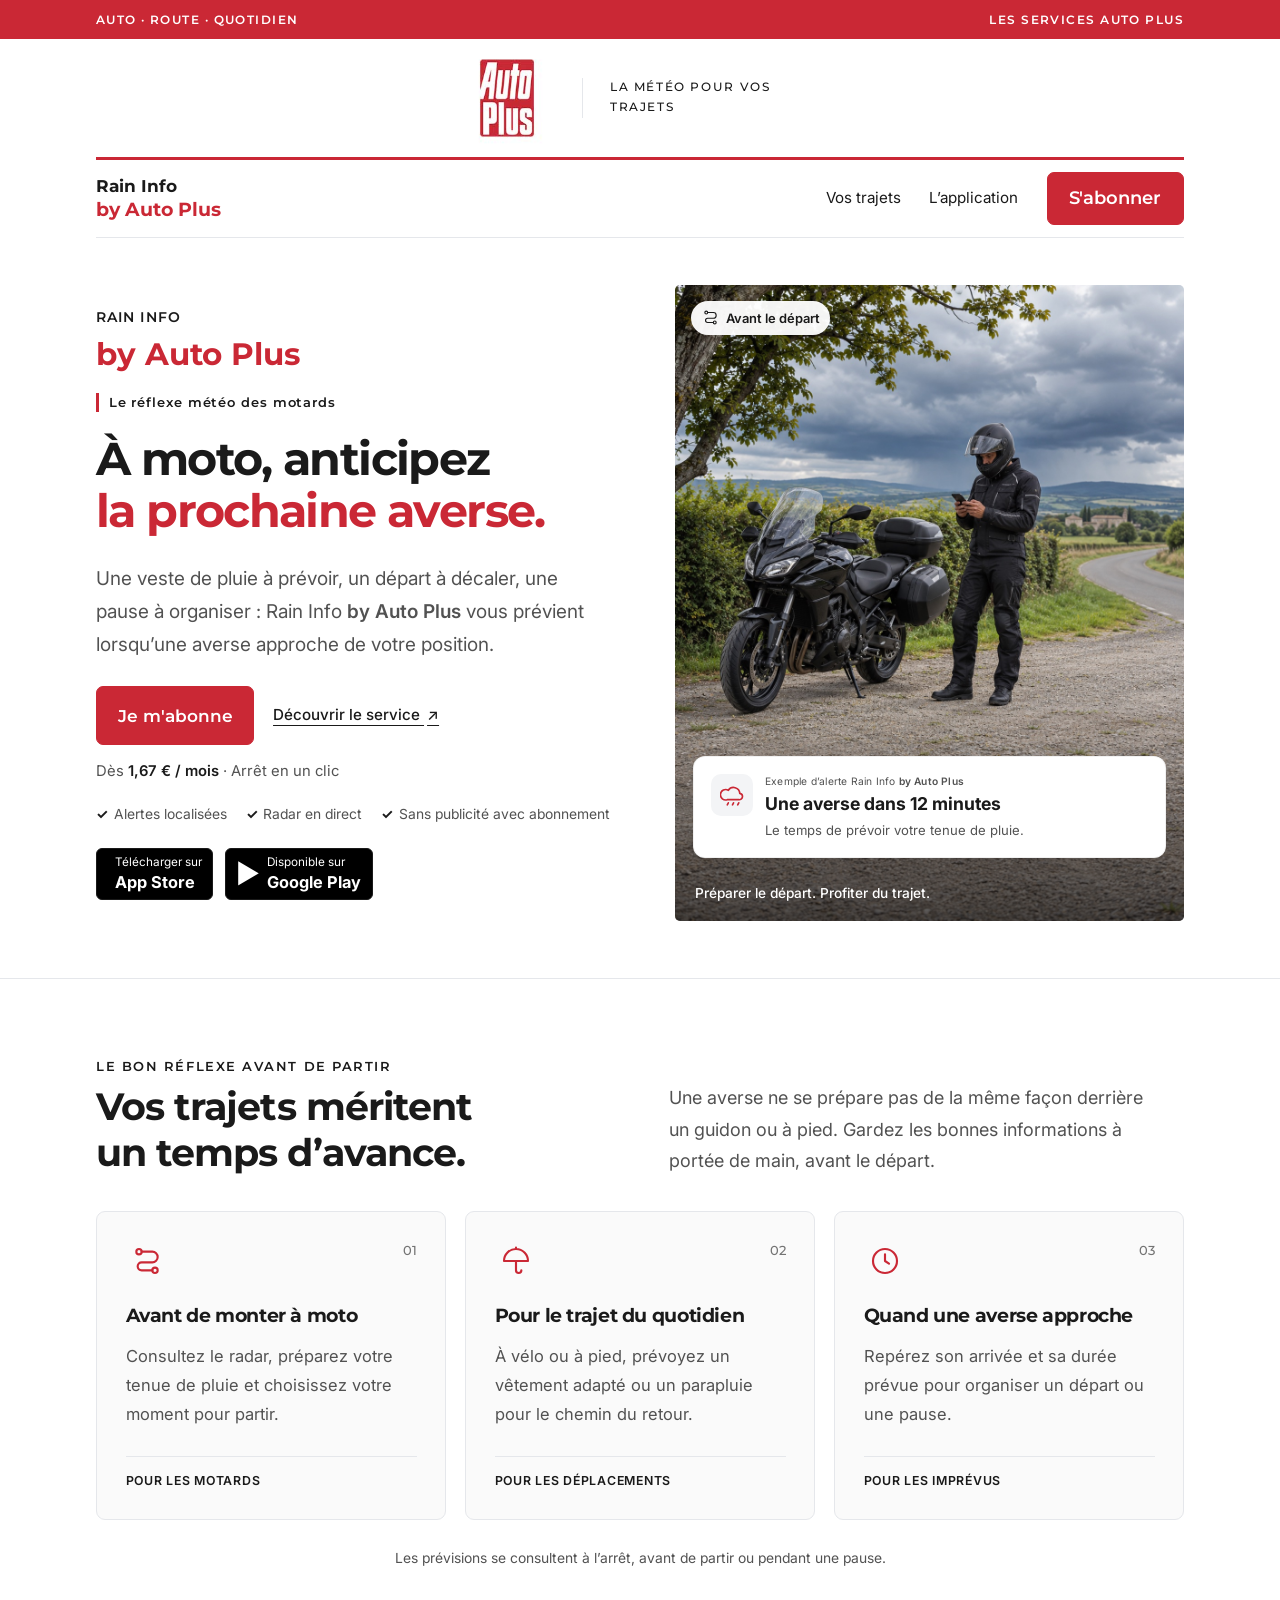
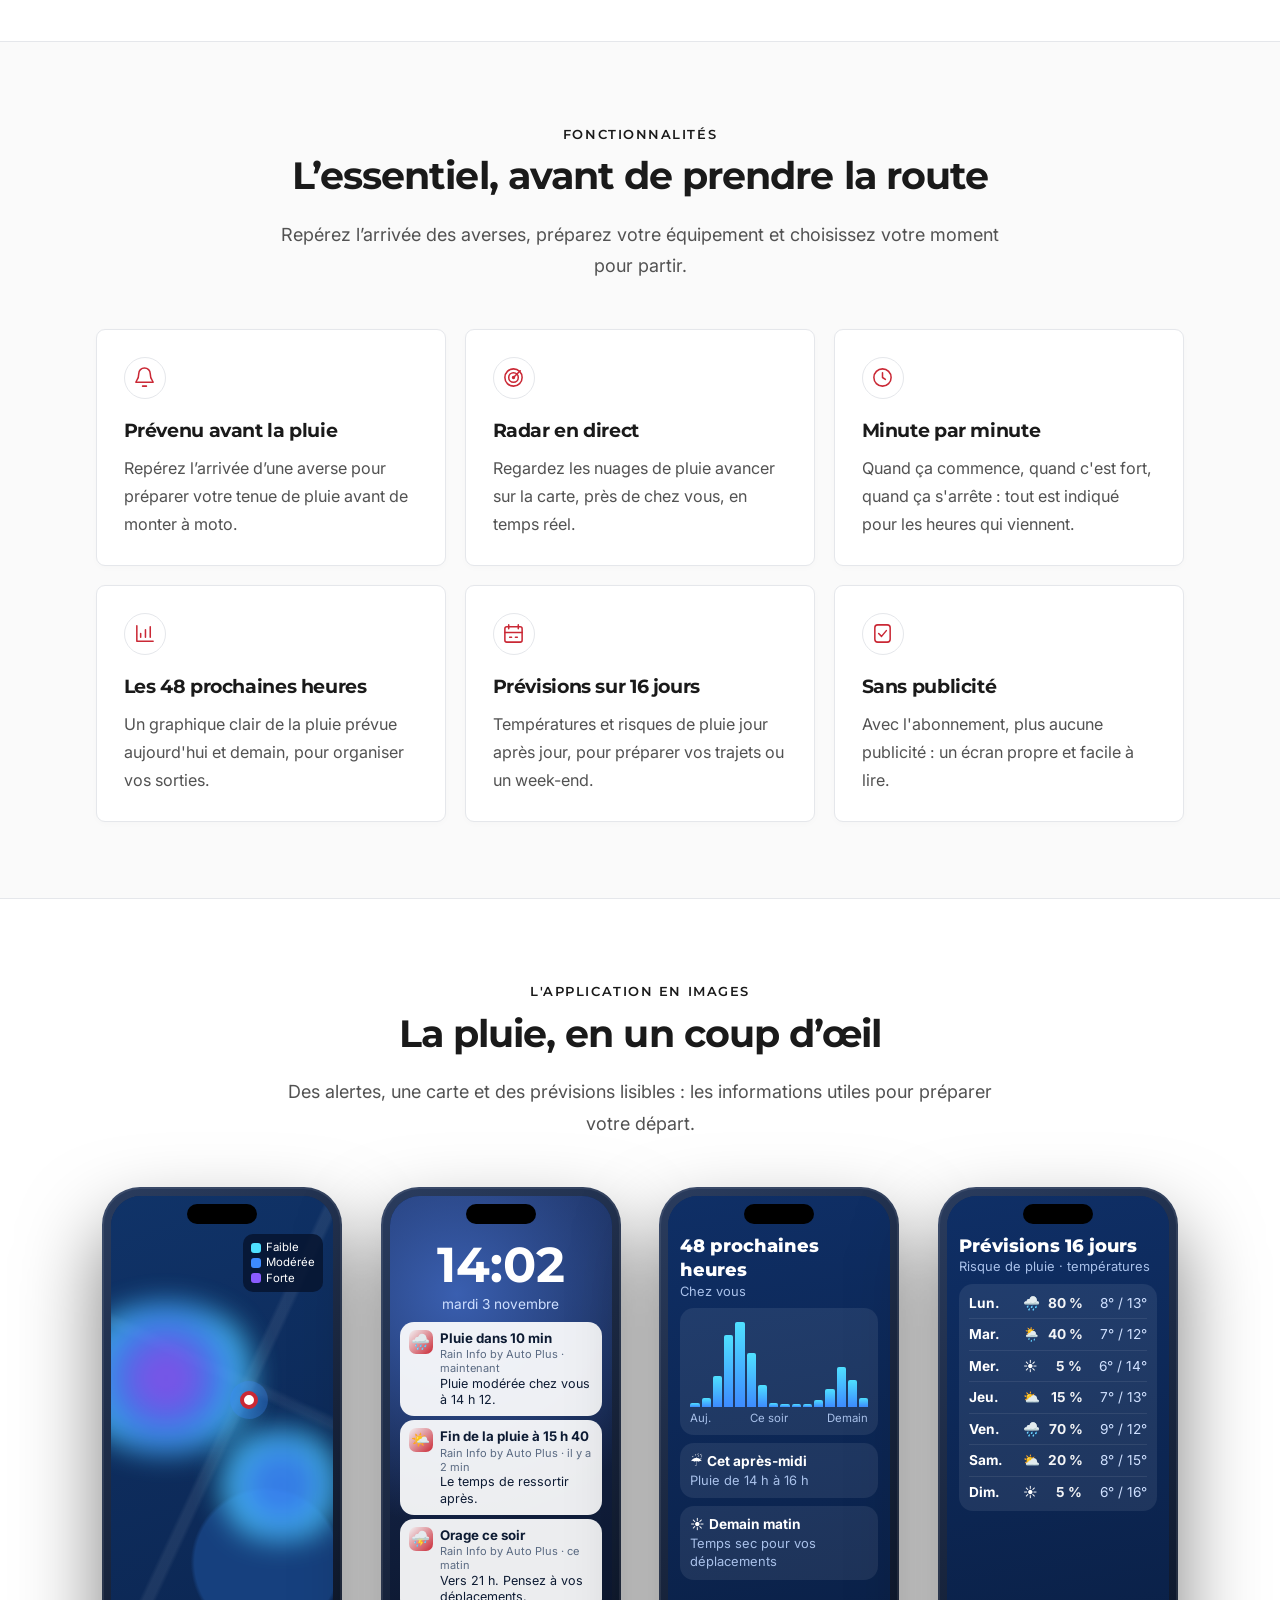
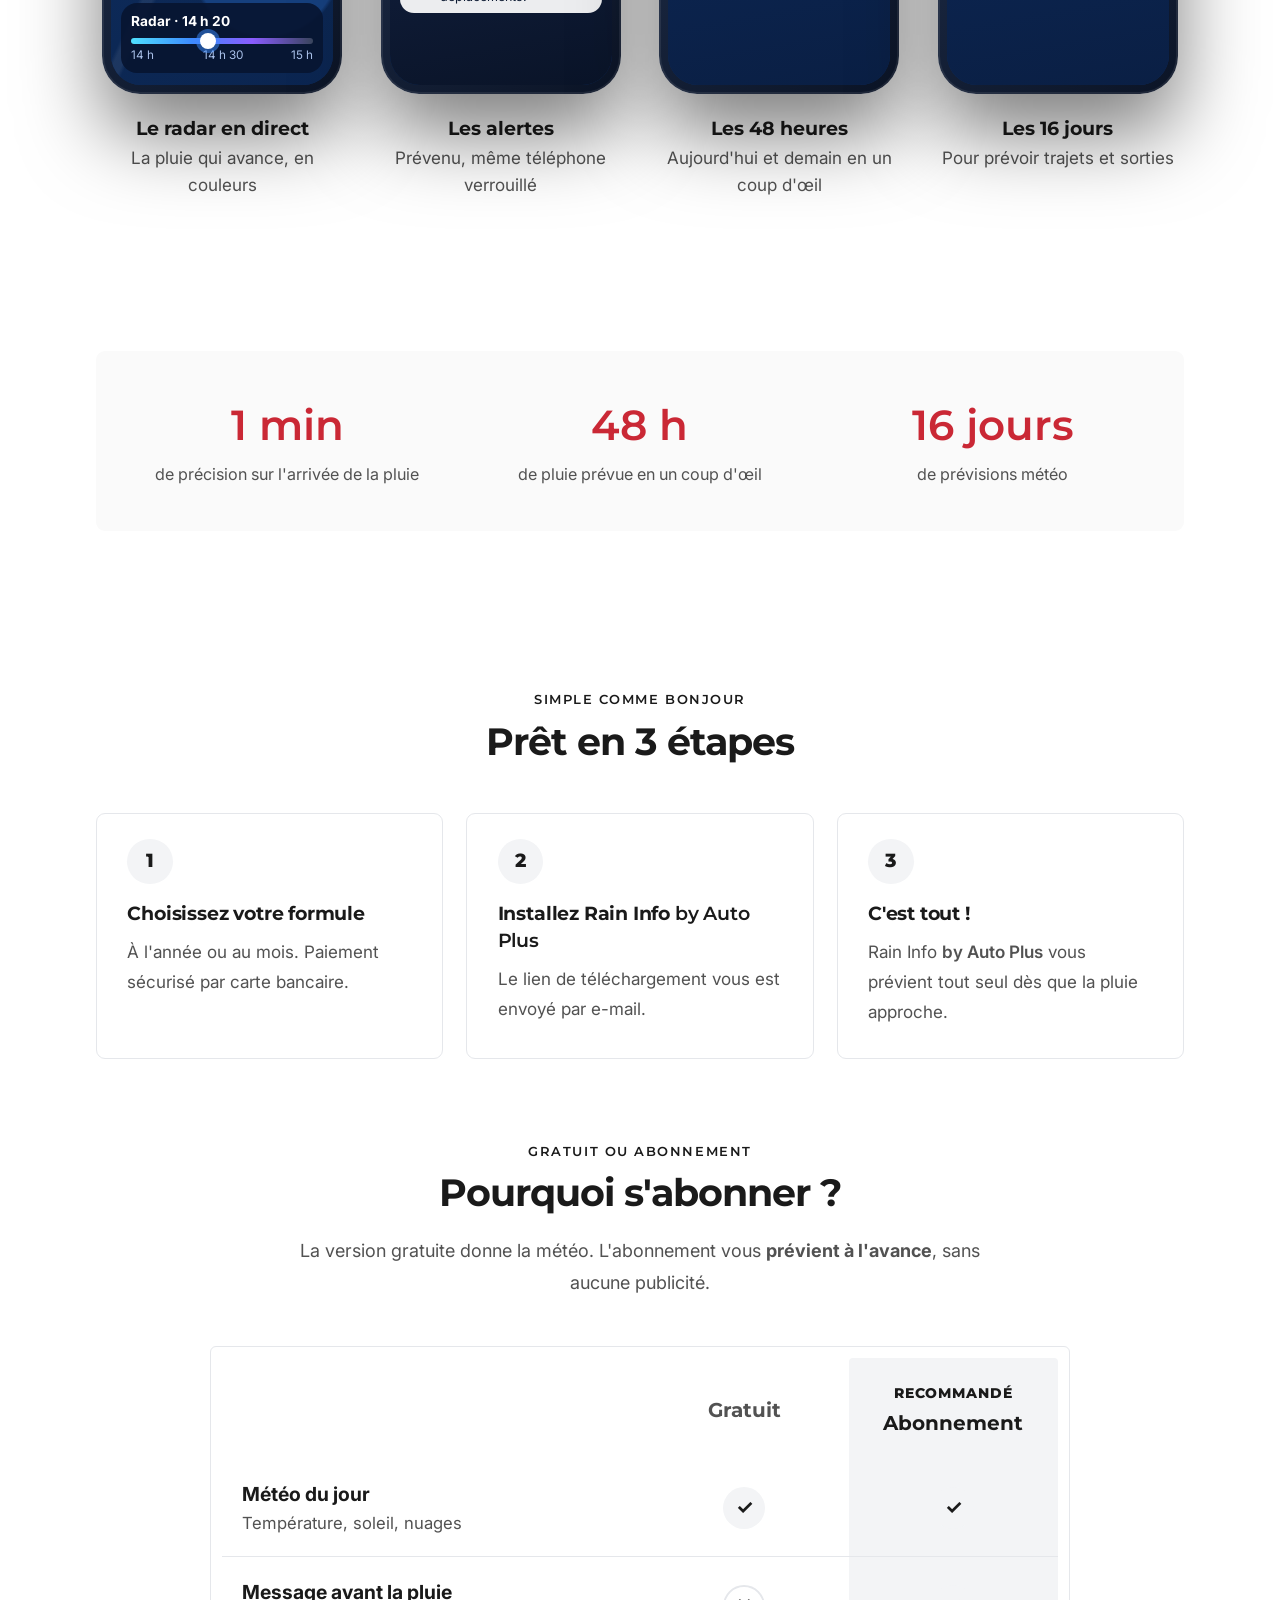
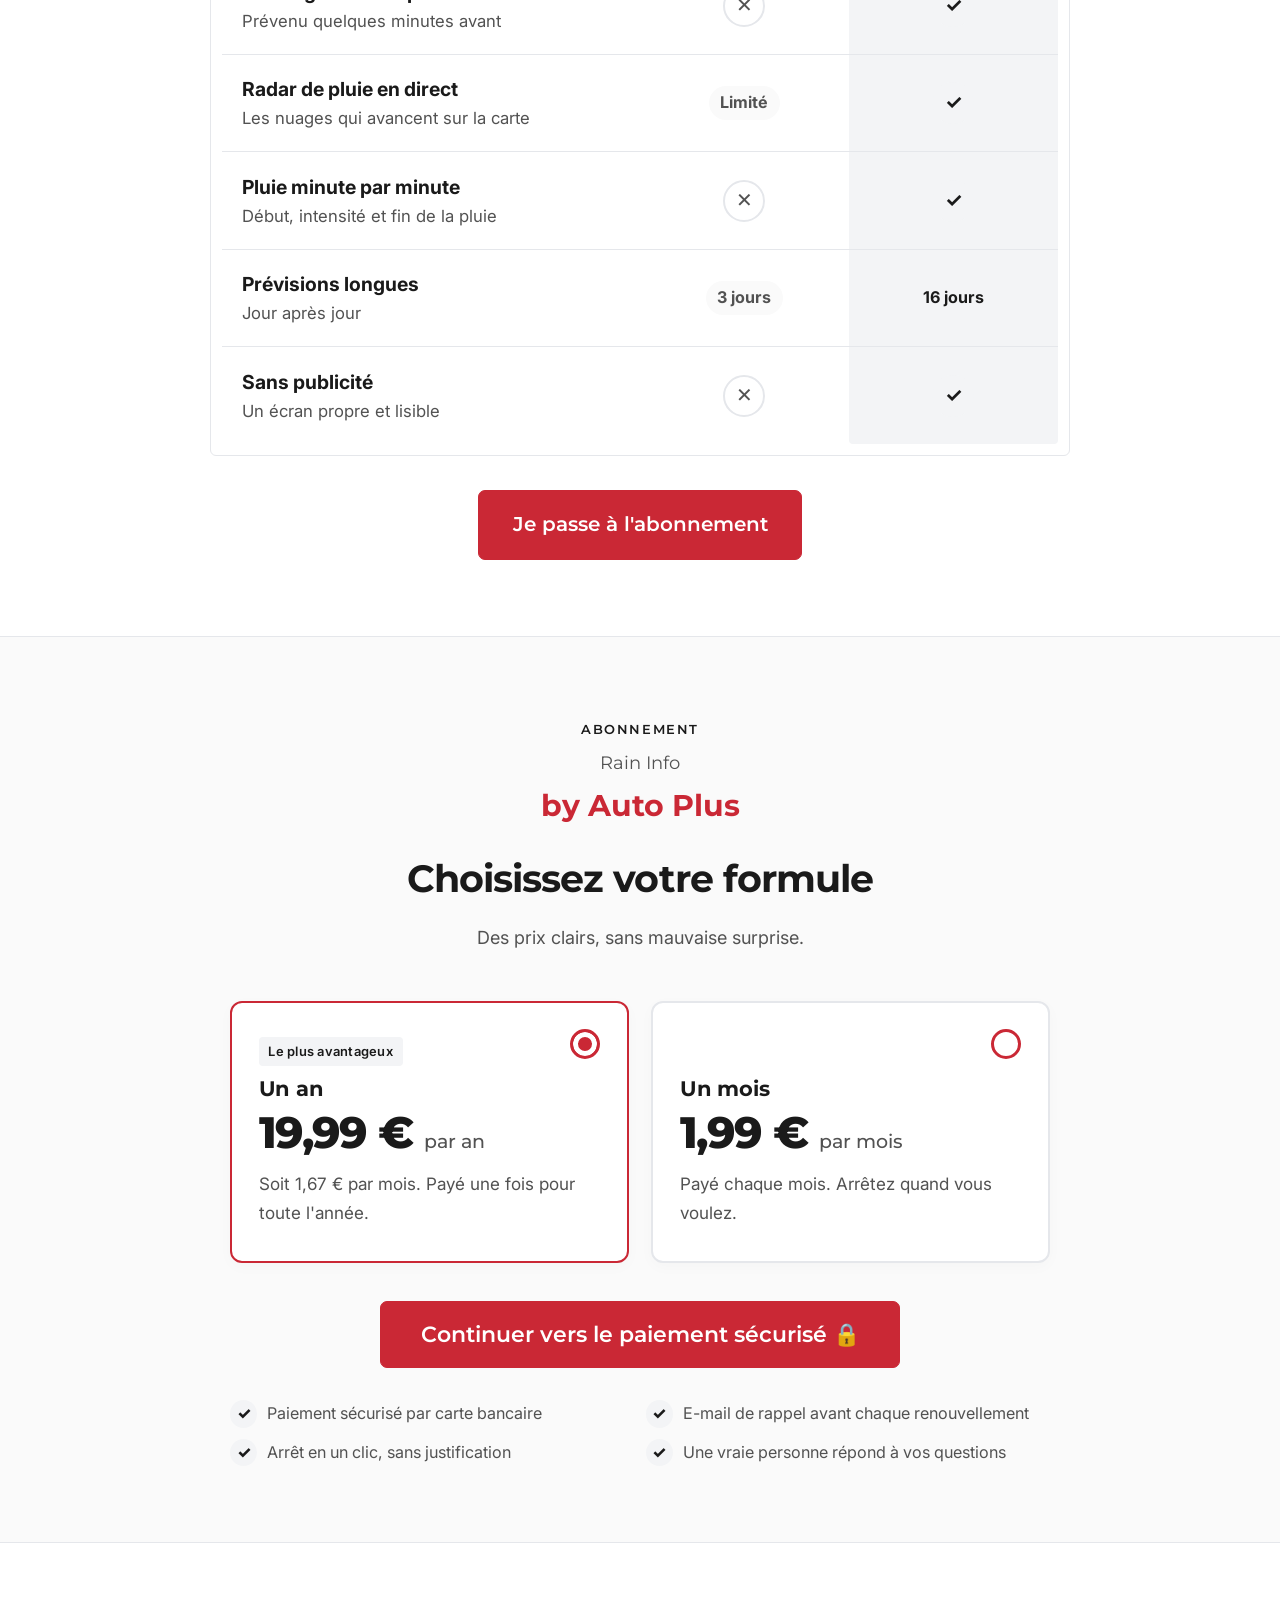
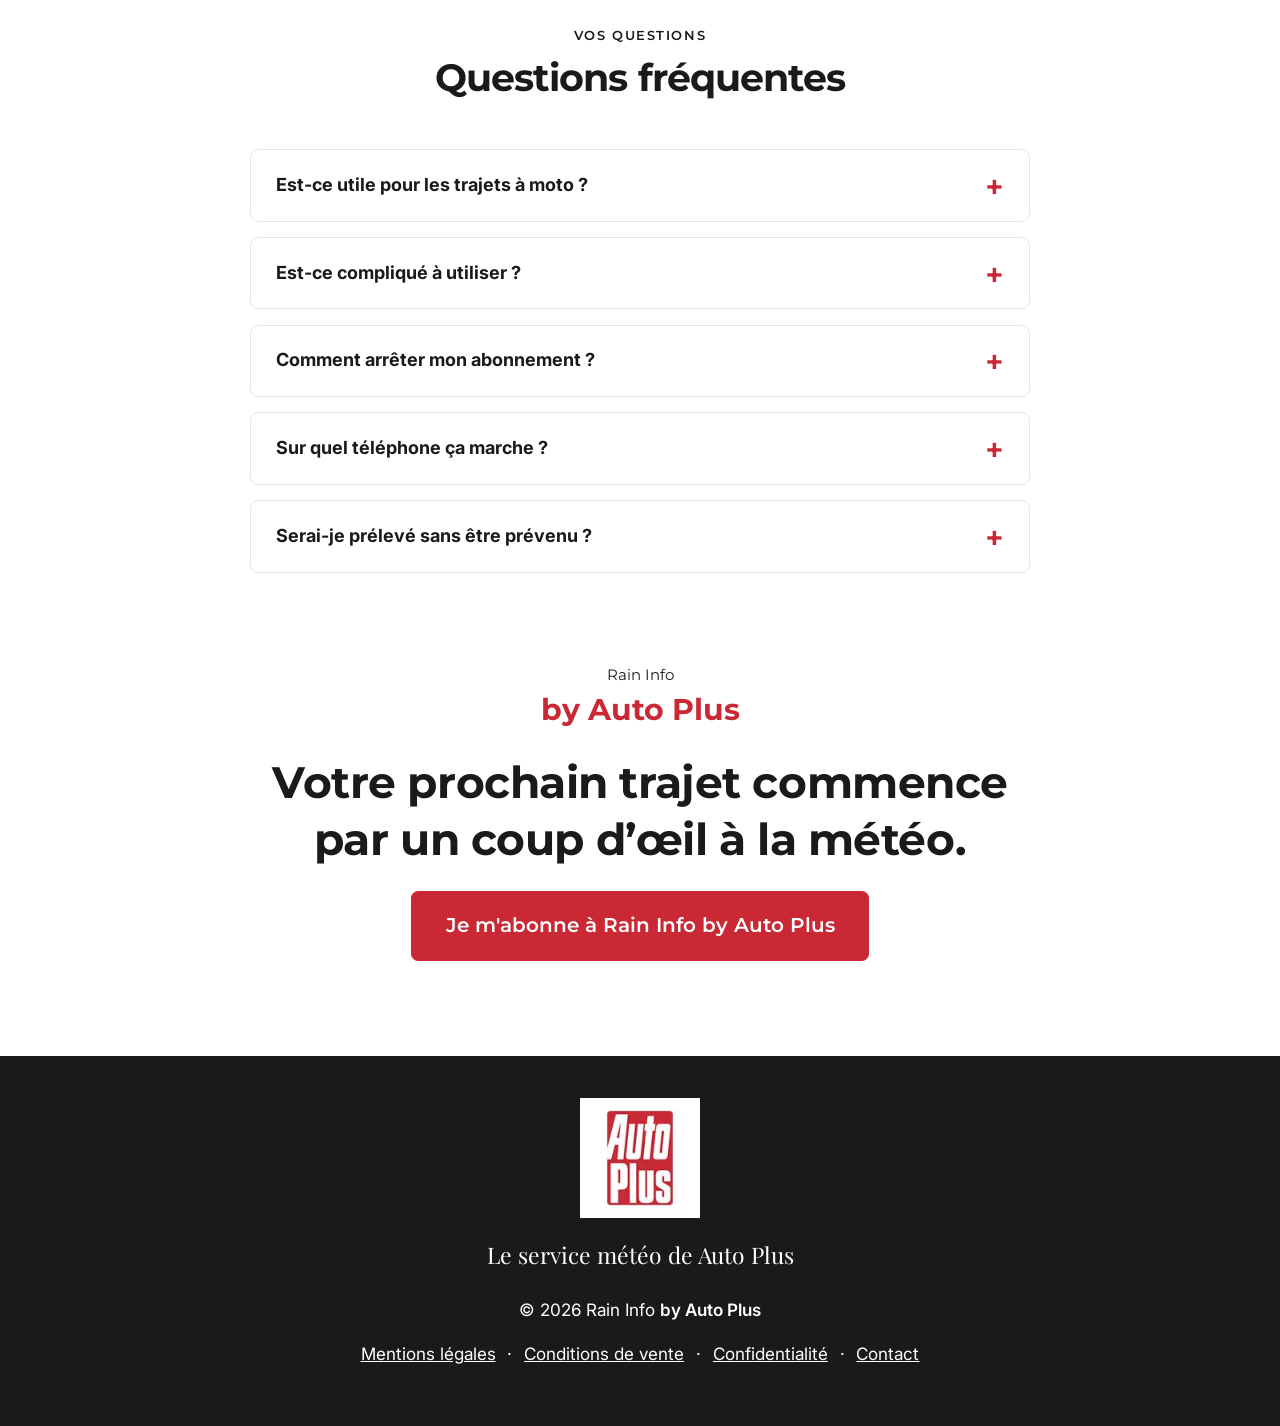
==== commit 4b4ef746: "Soigner les pages Maison et Jardin et Auto Plus autour des trajets à moto" ====
--- a/auto-plus/index.html
+++ b/auto-plus/index.html
@@ -5,7 +5,7 @@
 <meta name="viewport" content="width=device-width, initial-scale=1">
 <meta name="robots" content="noindex">
 <title>Rain Info by Auto Plus</title>
-<meta name="description" content="Rain Info by Auto Plus vous prévient avant que la pluie arrive, à la minute près, là où vous êtes.">
+<meta name="description" content="Rain Info by Auto Plus : anticipez la pluie avant vos trajets à moto, à vélo ou à pied. Alertes localisées, radar et prévisions pour partir préparé.">
 <meta name="theme-color" content="#ffffff">
 <meta name="color-scheme" content="light">
 <link rel="preconnect" href="https://fonts.googleapis.com">
@@ -267,21 +267,22 @@
 @media(max-width:380px){ nav.top .btn{display:none} }
 </style>
 <link rel="stylesheet" href="assets/brand.css">
+<link rel="stylesheet" href="assets/travel.css">
 </head>
-<body>
+<body class="edition-auto">
 <a class="skip" href="#contenu">Aller au contenu</a>
 
 <header class="hero">
   <div class="magazine-bar"><div class="wrap"><span>Auto · Route · Quotidien</span><span>Les services Auto Plus</span></div></div>
   <div class="magazine-masthead">
     <img class="publisher-logo masthead-logo" src="assets/auto-plus.jpg" width="150" height="150" alt="Auto Plus">
-    <p>Le service météo des automobilistes</p>
+    <p>La météo pour vos trajets</p>
   </div>
   <div class="wrap">
     <nav class="top" aria-label="Navigation principale">
       <a class="service-name" href="#" aria-label="Rain Info by Auto Plus, accueil">Rain Info <span>by Auto Plus</span></a>
       <div class="service-navigation">
-        <a href="#t-fonc">Le service</a>
+        <a href="#t-trajets">Vos trajets</a>
         <a href="#t-shots">L’application</a>
         <a class="btn" href="#abonnement">S'abonner</a>
       </div>
@@ -289,56 +290,63 @@
     <div class="hero-in">
       <div class="hero-copy">
         <p class="hero-brand">Rain Info <span>by Auto Plus</span></p>
-        <span class="pill">☔ Alerte pluie à la minute près</span>
-        <h1>La pluie arrive ?<br><span>Vous le savez avant.</span></h1>
-        <p class="lead">Rain Info <span class="brand-by">by Auto Plus</span> vous envoie un message quelques minutes avant qu'il pleuve, exactement là où vous êtes.</p>
+        <span class="pill">Le réflexe météo des motards</span>
+        <h1>À moto, anticipez<br><span>la prochaine averse.</span></h1>
+        <p class="lead">Une veste de pluie à prévoir, un départ à décaler, une pause à organiser : Rain Info <span class="brand-by">by Auto Plus</span> vous prévient lorsqu’une averse approche de votre position.</p>
         <div class="cta-row">
           <a class="btn" href="#abonnement">Je m'abonne</a>
-          <small>Arrêt en un clic, à tout moment</small>
+          <a class="hero-secondary" href="#t-trajets">Découvrir le service <span aria-hidden="true">↗</span></a>
         </div>
+        <p class="hero-price">Dès <strong>1,67 € / mois</strong> · Arrêt en un clic</p>
+        <ul class="hero-benefits"><li>Alertes localisées</li><li>Radar en direct</li><li>Sans publicité avec abonnement</li></ul>
         <div class="stores" aria-label="Télécharger l'application">
           <a class="store" href="#abonnement"><span aria-hidden="true" style="font-size:1.6rem"></span><span>Télécharger sur<b>App Store</b></span></a>
           <a class="store" href="#abonnement"><span aria-hidden="true" style="font-size:1.4rem">▶</span><span>Disponible sur<b>Google Play</b></span></a>
         </div>
       </div>
-
-      <div class="phone" role="img" aria-label="Écran de l'application Rain Info by Auto Plus : carte radar avec un nuage de pluie qui approche, notification « Pluie dans 12 minutes » et graphique de la prochaine heure.">
-        <div class="screen" aria-hidden="true">
-          <div class="notch"></div>
-          <div class="map"></div>
-          <div class="cloud c1"></div>
-          <div class="cloud c2"></div>
-          <div class="me"></div>
-          <div class="notif"><i>🌧️</i><div><b>Pluie dans 12 min</b><br>Pensez à prendre votre parapluie.</div></div>
-          <div class="sheet">
-            <b>Pluie modérée à 14 h 12</b>
-            <small>Chez vous · Fin vers 14 h 45</small>
-            <div class="chart">
-              <span style="height:4%"></span><span style="height:4%"></span><span style="height:6%"></span><span style="height:18%"></span><span style="height:42%"></span><span style="height:70%"></span><span style="height:92%"></span><span style="height:85%"></span><span style="height:60%"></span><span style="height:35%"></span><span style="height:15%"></span><span style="height:5%"></span>
-            </div>
-            <div class="chart-x"><span>Maint.</span><span>+15</span><span>+30</span><span>+45</span><span>+60 min</span></div>
-          </div>
+      <figure class="travel-visual">
+        <img class="travel-photo" src="assets/trajet-moto-averse-v1.jpg" width="1122" height="1402" alt="Un motard à l’arrêt près de sa moto consulte la météo avant de prendre une route de campagne, sous un ciel chargé." fetchpriority="high" decoding="async">
+        <div class="photo-label"><svg width="24" height="24" viewBox="0 0 24 24" fill="none" stroke="currentColor" stroke-width="1.6" stroke-linecap="round" stroke-linejoin="round" aria-hidden="true"><circle cx="6" cy="5" r="2"/><circle cx="18" cy="19" r="2"/><path d="M8 5h8a4 4 0 0 1 0 8H8a3 3 0 0 0 0 6h8"/></svg> Avant le départ</div>
+        <div class="weather-alert">
+          <span class="weather-alert-icon"><svg width="24" height="24" viewBox="0 0 24 24" fill="none" stroke="currentColor" stroke-width="1.6" stroke-linecap="round" stroke-linejoin="round" aria-hidden="true"><path d="M7 16a5 5 0 1 1 1-9 6 6 0 0 1 11 3 3 3 0 0 1-1 6H7"/><path d="m8 19-1 2m6-2-1 2m6-2-1 2"/></svg></span>
+          <div><span class="alert-eyebrow">Exemple d’alerte Rain Info <span class="brand-by">by Auto Plus</span></span><strong>Une averse dans 12 minutes</strong><p>Le temps de prévoir votre tenue de pluie.</p></div>
         </div>
-      </div>
+        <figcaption>Préparer le départ. Profiter du trajet.</figcaption>
+      </figure>
     </div>
   </div>
 </header>
 
 <main id="contenu">
-  <section aria-labelledby="t-fonc">
+  <section class="journey-section" aria-labelledby="t-trajets">
+    <div class="wrap">
+      <div class="journey-heading">
+        <div><span class="kicker">Le bon réflexe avant de partir</span><h2 id="t-trajets">Vos trajets méritent<br>un temps d’avance.</h2></div>
+        <p>Une averse ne se prépare pas de la même façon derrière un guidon ou à pied. Gardez les bonnes informations à portée de main, avant le départ.</p>
+      </div>
+      <div class="journey-grid">
+        <article class="journey-card"><span class="journey-index" aria-hidden="true">01</span><span class="journey-icon"><svg width="24" height="24" viewBox="0 0 24 24" fill="none" stroke="currentColor" stroke-width="1.6" stroke-linecap="round" stroke-linejoin="round" aria-hidden="true"><circle cx="6" cy="5" r="2"/><circle cx="18" cy="19" r="2"/><path d="M8 5h8a4 4 0 0 1 0 8H8a3 3 0 0 0 0 6h8"/></svg></span><h3>Avant de monter à moto</h3><p>Consultez le radar, préparez votre tenue de pluie et choisissez votre moment pour partir.</p><span class="journey-tag">Pour les motards</span></article>
+        <article class="journey-card"><span class="journey-index" aria-hidden="true">02</span><span class="journey-icon"><svg width="24" height="24" viewBox="0 0 24 24" fill="none" stroke="currentColor" stroke-width="1.6" stroke-linecap="round" stroke-linejoin="round" aria-hidden="true"><path d="M3 12a9 9 0 0 1 18 0H3m9 0v7a2 2 0 0 0 4 0M12 2v1"/></svg></span><h3>Pour le trajet du quotidien</h3><p>À vélo ou à pied, prévoyez un vêtement adapté ou un parapluie pour le chemin du retour.</p><span class="journey-tag">Pour les déplacements</span></article>
+        <article class="journey-card"><span class="journey-index" aria-hidden="true">03</span><span class="journey-icon"><svg width="24" height="24" viewBox="0 0 24 24" fill="none" stroke="currentColor" stroke-width="1.6" stroke-linecap="round" stroke-linejoin="round" aria-hidden="true"><circle cx="12" cy="12" r="9"/><path d="M12 7v5l3 2"/></svg></span><h3>Quand une averse approche</h3><p>Repérez son arrivée et sa durée prévue pour organiser un départ ou une pause.</p><span class="journey-tag">Pour les imprévus</span></article>
+      </div>
+      <p class="journey-note">Les prévisions se consultent à l’arrêt, avant de partir ou pendant une pause.</p>
+    </div>
+  </section>
+
+  <section class="features-section" aria-labelledby="t-fonc">
     <div class="wrap">
       <div class="center">
         <span class="kicker">Fonctionnalités</span>
-        <h2 id="t-fonc">Tout ce qu'il faut pour ne plus être surpris</h2>
-        <p>Pensé pour être simple : vous installez, et Rain Info <span class="brand-by">by Auto Plus</span> s'occupe du reste.</p>
+        <h2 id="t-fonc">L’essentiel, avant de prendre la route</h2>
+        <p>Repérez l’arrivée des averses, préparez votre équipement et choisissez votre moment pour partir.</p>
       </div>
       <div class="feat">
-        <div class="card"><div class="ico" aria-hidden="true">🔔</div><h3>Prévenu avant la pluie</h3><p>Un message arrive sur votre téléphone avant les premières gouttes. Pour anticiper un départ ou prévoir un parapluie à l’arrivée.</p></div>
-        <div class="card"><div class="ico" aria-hidden="true">🗺️</div><h3>Radar en direct</h3><p>Regardez les nuages de pluie avancer sur la carte, près de chez vous, en temps réel.</p></div>
-        <div class="card"><div class="ico" aria-hidden="true">⏱️</div><h3>Minute par minute</h3><p>Quand ça commence, quand c'est fort, quand ça s'arrête : tout est indiqué pour les heures qui viennent.</p></div>
-        <div class="card"><div class="ico" aria-hidden="true">📊</div><h3>Les 48 prochaines heures</h3><p>Un graphique clair de la pluie prévue aujourd'hui et demain, pour organiser vos sorties.</p></div>
-        <div class="card"><div class="ico" aria-hidden="true">📅</div><h3>Prévisions sur 16 jours</h3><p>Températures et risques de pluie jour après jour, pour prévoir vos trajets ou un week-end.</p></div>
-        <div class="card"><div class="ico" aria-hidden="true">🚫</div><h3>Sans publicité</h3><p>Avec l'abonnement, plus aucune publicité : un écran propre et facile à lire.</p></div>
+        <div class="card"><div class="ico" aria-hidden="true"><svg width="24" height="24" viewBox="0 0 24 24" fill="none" stroke="currentColor" stroke-width="1.6" stroke-linecap="round" stroke-linejoin="round" aria-hidden="true"><path d="M18 8a6 6 0 0 0-12 0c0 7-3 7-3 9h18c0-2-3-2-3-9"/><path d="M10 21h4"/></svg></div><h3>Prévenu avant la pluie</h3><p>Repérez l’arrivée d’une averse pour préparer votre tenue de pluie avant de monter à moto.</p></div>
+        <div class="card"><div class="ico" aria-hidden="true"><svg width="24" height="24" viewBox="0 0 24 24" fill="none" stroke="currentColor" stroke-width="1.6" stroke-linecap="round" stroke-linejoin="round" aria-hidden="true"><circle cx="12" cy="12" r="9"/><circle cx="12" cy="12" r="5"/><path d="m12 12 7-7"/><circle cx="12" cy="12" r="1"/></svg></div><h3>Radar en direct</h3><p>Regardez les nuages de pluie avancer sur la carte, près de chez vous, en temps réel.</p></div>
+        <div class="card"><div class="ico" aria-hidden="true"><svg width="24" height="24" viewBox="0 0 24 24" fill="none" stroke="currentColor" stroke-width="1.6" stroke-linecap="round" stroke-linejoin="round" aria-hidden="true"><circle cx="12" cy="12" r="9"/><path d="M12 7v5l3 2"/></svg></div><h3>Minute par minute</h3><p>Quand ça commence, quand c'est fort, quand ça s'arrête : tout est indiqué pour les heures qui viennent.</p></div>
+        <div class="card"><div class="ico" aria-hidden="true"><svg width="24" height="24" viewBox="0 0 24 24" fill="none" stroke="currentColor" stroke-width="1.6" stroke-linecap="round" stroke-linejoin="round" aria-hidden="true"><path d="M4 4v16h17M8 16v-4m5 4V8m5 8V5"/></svg></div><h3>Les 48 prochaines heures</h3><p>Un graphique clair de la pluie prévue aujourd'hui et demain, pour organiser vos sorties.</p></div>
+        <div class="card"><div class="ico" aria-hidden="true"><svg width="24" height="24" viewBox="0 0 24 24" fill="none" stroke="currentColor" stroke-width="1.6" stroke-linecap="round" stroke-linejoin="round" aria-hidden="true"><rect x="3" y="5" width="18" height="16" rx="2"/><path d="M7 3v4m10-4v4M3 11h18m-13 5h2m4 0h2"/></svg></div><h3>Prévisions sur 16 jours</h3><p>Températures et risques de pluie jour après jour, pour préparer vos trajets ou un week-end.</p></div>
+        <div class="card"><div class="ico" aria-hidden="true"><svg width="24" height="24" viewBox="0 0 24 24" fill="none" stroke="currentColor" stroke-width="1.6" stroke-linecap="round" stroke-linejoin="round" aria-hidden="true"><rect x="4" y="3" width="16" height="18" rx="3"/><path d="m8 12 3 3 5-6"/></svg></div><h3>Sans publicité</h3><p>Avec l'abonnement, plus aucune publicité : un écran propre et facile à lire.</p></div>
       </div>
     </div>
   </section>
@@ -347,8 +355,8 @@
     <div class="wrap">
       <div class="center">
         <span class="kicker">L'application en images</span>
-        <h2 id="t-shots">Clair, lisible, sans complication</h2>
-        <p>De gros chiffres, des couleurs simples : tout se comprend d'un coup d'œil.</p>
+        <h2 id="t-shots">La pluie, en un coup d’œil</h2>
+        <p>Des alertes, une carte et des prévisions lisibles : les informations utiles pour préparer votre départ.</p>
       </div>
       <div class="gallery">
 
@@ -373,7 +381,7 @@
               <div class="notch"></div>
               <div class="lock">
                 <div class="clock">14:02</div>
-                <div class="date">lundi 2 novembre</div>
+                <div class="date">mardi 3 novembre</div>
                 <div class="nt"><i>🌧️</i><div><b>Pluie dans 10 min</b><small>Rain Info <span class="brand-by">by Auto Plus</span> · maintenant</small>Pluie modérée chez vous à 14 h 12.</div></div>
                 <div class="nt"><i>🌤️</i><div><b>Fin de la pluie à 15 h 40</b><small>Rain Info <span class="brand-by">by Auto Plus</span> · il y a 2 min</small>Le temps de ressortir après.</div></div>
                 <div class="nt"><i>⛈️</i><div><b>Orage ce soir</b><small>Rain Info <span class="brand-by">by Auto Plus</span> · ce matin</small>Vers 21 h. Pensez à vos déplacements.</div></div>
@@ -526,6 +534,7 @@
     <div class="wrap">
       <div class="center"><span class="kicker">Vos questions</span><h2 id="t-faq">Questions fréquentes</h2></div>
       <div class="faq">
+        <details><summary>Est-ce utile pour les trajets à moto ?</summary><p>Oui. Avant de partir, consultez les prévisions et le radar pour préparer votre tenue de pluie, choisir votre heure de départ ou prévoir une pause. Les alertes sont liées à votre position.</p></details>
         <details><summary>Est-ce compliqué à utiliser ?</summary><p>Non. Une fois installé, Rain Info <span class="brand-by">by Auto Plus</span> fonctionne tout seul. Vous recevez simplement un message quand la pluie approche.</p></details>
         <details><summary>Comment arrêter mon abonnement ?</summary><p>Depuis le lien reçu par e-mail, en un clic. Vous gardez l'accès jusqu'à la fin de la période déjà payée.</p></details>
         <details><summary>Sur quel téléphone ça marche ?</summary><p>Sur les iPhone et les téléphones Android récents.</p></details>
@@ -537,7 +546,7 @@
   <section class="final" style="padding-top:0">
     <div class="wrap">
       <p class="section-signature">Rain Info <strong>by Auto Plus</strong></p>
-      <h2>Ne vous faites plus surprendre par la pluie.</h2>
+      <h2>Votre prochain trajet commence par un coup d’œil à la météo.</h2>
       <p><a class="btn" href="#abonnement">Je m'abonne à Rain Info <span class="brand-by">by Auto Plus</span></a></p>
     </div>
   </section>
--- a/auto-plus/assets/travel.css
+++ b/auto-plus/assets/travel.css
@@ -0,0 +1,155 @@
+/* Présentation éditoriale des trajets. Les couleurs viennent de brand.css. */
+.magazine-masthead{padding:14px 16px 12px}
+.masthead-logo{width:258px;height:112px}
+.magazine-masthead p{margin-top:8px;letter-spacing:.14em}
+.edition-auto .magazine-masthead{display:flex;align-items:center;justify-content:center;gap:1.4rem;padding:10px 16px}
+.edition-auto .masthead-logo{width:98px;height:98px;margin:0}
+.edition-auto .magazine-masthead p{margin:0;padding-left:1.4rem;border-left:1px solid var(--line);max-width:30ch;text-align:left;line-height:1.7}
+nav.top,.payment-header .payment-top{padding-top:12px;padding-bottom:12px}
+.hero-in{grid-template-columns:1.02fr .98fr;gap:2.6rem;padding:2.5rem 0 3rem;align-items:center}
+.hero-copy{min-width:0}
+.hero-brand{margin-bottom:1rem;font-size:.72rem}
+.hero-brand span{font-size:1.65rem;margin-top:.2em}
+.pill{display:block;border-left:3px solid var(--sky);padding-left:.75em;line-height:1.5;font-size:.68rem;letter-spacing:.07em;margin-bottom:1.1rem}
+.hero h1{font-size:clamp(2rem,4.1vw,3rem);line-height:1.12;letter-spacing:-.035em;margin-bottom:.55em}
+.edition-auto .hero h1{font-size:clamp(2rem,3.6vw,2.65rem)}
+.hero .lead{font-size:1rem;line-height:1.75;max-width:41ch;margin-bottom:0}
+.cta-row{margin-top:1.3rem;gap:1rem}
+.btn{border-radius:7px;font-weight:600;min-height:56px}
+.cta-row .btn{padding:.85em 1.2em;font-size:.9rem}
+.hero-secondary{color:var(--ink);font-size:.8rem;font-weight:500;text-decoration:underline;text-underline-offset:5px;white-space:nowrap}
+.hero-secondary span{margin-left:.2em}
+.hero-price{color:var(--muted);font-size:.78rem;margin:.8rem 0 0}
+.hero-price strong{color:var(--ink);font-weight:600}
+.hero-benefits{display:flex;flex-wrap:wrap;gap:.4rem 1rem;list-style:none;padding:0;margin:1.1rem 0 0;font-size:.73rem;line-height:1.5;color:var(--muted)}
+.hero-benefits li{display:flex;gap:.4em;align-items:baseline}
+.hero-benefits li::before{content:"✓";font-weight:700;color:var(--ink)}
+.stores{margin-top:1.2rem;gap:.6rem}
+.store{font-size:.62rem;padding:.5em .9em;border-radius:6px;line-height:1.35}
+.store b{font-size:.86rem}
+.travel-visual{position:relative;margin:0;min-width:0;aspect-ratio:4/5;overflow:hidden;border-radius:5px;background:#f3f4f6;isolation:isolate}
+.travel-photo{display:block;width:100%;height:100%;object-fit:cover;object-position:50% 44%}
+.travel-visual::after{content:"";position:absolute;inset:65% 0 0;background:linear-gradient(transparent,rgba(0,0,0,.6));pointer-events:none;z-index:0}
+.photo-label{position:absolute;top:16px;left:16px;display:flex;align-items:center;gap:.5em;background:rgba(255,255,255,.95);color:#1a1a1a;border-radius:30px;padding:.5em .85em;font-size:.68rem;font-weight:600;z-index:1}
+.photo-label svg{width:17px;height:17px}
+.weather-alert{position:absolute;left:18px;right:18px;bottom:63px;display:grid;grid-template-columns:42px 1fr;align-items:start;gap:12px;padding:17px;background:#fff;border:1px solid rgba(0,0,0,.06);border-radius:12px;box-shadow:0 12px 32px rgba(0,0,0,.15);z-index:1}
+.weather-alert-icon{display:grid;place-items:center;width:42px;height:42px;border-radius:10px;background:#f3f4f6;color:var(--sky)}
+.weather-alert-icon svg{width:25px;height:25px}
+.alert-eyebrow{display:block;font-size:.54rem;line-height:1.5;letter-spacing:.02em;color:#525252;margin-bottom:.35em}
+.weather-alert strong{display:block;color:#1a1a1a;font-size:.93rem;font-weight:700;line-height:1.3}
+.weather-alert p{font-size:.69rem;line-height:1.5;color:#525252;margin:.35em 0 0}
+.travel-visual figcaption{position:absolute;bottom:18px;left:20px;right:20px;color:#fff;font-size:.72rem;font-weight:500;z-index:1;line-height:1.5}
+.journey-section{border-top:1px solid var(--line);padding:3.7rem 0}
+.journey-heading{display:grid;grid-template-columns:1fr 1fr;align-items:end;gap:3rem;margin-bottom:1.8rem}
+.journey-heading h2{font-size:clamp(1.6rem,3vw,2rem);line-height:1.22;letter-spacing:-.025em;margin-bottom:0}
+.journey-heading>p{font-size:.95rem;line-height:1.75;color:var(--muted);margin:0;max-width:45ch}
+.journey-grid{display:grid;grid-template-columns:repeat(3,minmax(0,1fr));gap:1rem}
+.journey-card{position:relative;background:#fafafa;border:1px solid var(--line);border-radius:9px;padding:1.5rem;display:flex;flex-direction:column;align-items:start}
+.journey-icon{display:grid;place-items:center;width:42px;height:42px;margin-bottom:1.1rem;color:var(--sky)}
+.journey-icon svg{width:32px;height:32px}
+.journey-index{position:absolute;top:1.5rem;right:1.5rem;font-family:"Montserrat",sans-serif;font-size:.7rem;font-weight:500;color:#737373}
+.journey-card h3{font-size:1rem;line-height:1.4;letter-spacing:-.02em;margin-bottom:.65em}
+.journey-card p{font-size:.87rem;color:var(--muted);line-height:1.75;margin-bottom:1.4rem}
+.journey-tag{margin-top:auto;padding-top:.75rem;border-top:1px solid var(--line);width:100%;font-size:.65rem;font-weight:600;letter-spacing:.06em;text-transform:uppercase;color:var(--ink)}
+.journey-note{font-size:.73rem;color:var(--muted);line-height:1.7;text-align:center;max-width:64ch;margin:1.4rem auto 0}
+.features-section{background:#fafafa;border-top:1px solid var(--line);border-bottom:1px solid var(--line)}
+.kicker{font-size:.68rem;letter-spacing:.12em;font-weight:600}
+.center h2{font-size:clamp(1.5rem,3vw,2rem);line-height:1.25;letter-spacing:-.025em}
+.center p{font-size:.95rem;line-height:1.75}
+.feat{gap:1rem}
+.feat .card{border-radius:9px;padding:1.4rem;box-shadow:0 2px 7px rgba(0,0,0,.02)}
+.feat .card .ico{width:42px;height:42px;border:1px solid var(--line);background:#fff;border-radius:50%;color:var(--sky);margin-bottom:1rem}
+.feat .card .ico svg{width:23px;height:23px}
+.feat .card h3{font-size:1rem;line-height:1.4;letter-spacing:-.02em}
+.feat .card p{font-size:.85rem;line-height:1.75}
+.shots{background:#fff}
+.band{border:0;border-radius:9px;background:#fafafa;padding:2.2rem 1.6rem}
+.band b{font-size:2.2rem}
+.band span{font-size:.85rem}
+.step.card{border-radius:9px;box-shadow:none}
+.step.card h3{font-size:1rem;line-height:1.4}
+.step.card p{font-size:.9rem;line-height:1.75}
+#abonnement{border-top:1px solid var(--line);border-bottom:1px solid var(--line)}
+#pay-form .plan{border-radius:12px;padding:1.7rem 1.4rem;box-shadow:0 4px 15px rgba(0,0,0,.025)}
+#pay-form .plan h3{font-size:1.1rem}
+#pay-form .plan p{font-size:.9rem;line-height:1.75}
+.badge{border-radius:4px;font-size:.68rem;letter-spacing:.02em;padding:.35em .75em}
+.price{font-size:2.3rem;letter-spacing:-.035em}
+.price small{letter-spacing:0}
+.reassure{font-size:.85rem}
+details{border-radius:8px}
+summary{font-size:.95rem}
+.faq details p{font-size:.9rem;line-height:1.75}
+.final h2{max-width:25ch;margin-left:auto;margin-right:auto;line-height:1.3}
+.payment-header~main{padding-top:1.8rem}
+.payment-header~main .card{border-radius:10px;box-shadow:0 3px 16px rgba(0,0,0,.025)}
+.payment-header~main .sum{border-top:3px solid var(--sky)}
+@media(max-width:1020px) and (min-width:880px){
+ .hero-in{gap:1.8rem}
+ .hero h1{font-size:2.35rem}
+ .weather-alert{left:12px;right:12px;gap:8px;padding:13px;grid-template-columns:34px 1fr}
+ .weather-alert-icon{width:34px;height:34px}
+}
+@media(max-width:879px){
+ .hero-in{display:flex;flex-direction:column;align-items:stretch;padding:1.8rem 0 2.4rem;gap:1rem}
+ .hero-copy{display:contents}
+ .hero .hero-brand{order:0;margin-bottom:.25rem}
+ .hero .pill{order:1;margin-bottom:0}
+ .hero h1{order:2;margin-bottom:0}
+ .hero .travel-visual{order:3;align-self:center;margin:.3rem 0 .6rem}
+ .hero .lead{order:4;margin:.3rem 0 .2rem}
+ .hero .cta-row{order:5;margin-top:.4rem}
+ .hero .hero-price{order:6;margin-top:0}
+ .hero .hero-benefits{order:7;margin-top:0}
+ .hero .stores{order:8;margin-top:.2rem}
+ .hero h1{font-size:clamp(2rem,7.3vw,2.7rem)}
+ .hero .lead{max-width:48ch;font-size:1rem}
+ .hero-brand span{font-size:1.5rem}
+ .cta-row{display:flex;flex-direction:row;align-items:center;flex-wrap:wrap;gap:.9rem}
+ .cta-row .btn{width:auto;max-width:none}
+ .travel-visual{max-width:540px;width:100%;aspect-ratio:auto;overflow:visible;background:none}
+ .travel-photo{height:clamp(220px,70vw,340px);object-position:50% 47%;border-radius:5px}
+ .travel-visual::after{display:none}
+ .weather-alert{position:relative;left:auto;right:auto;bottom:auto;margin:-1.3rem 12px 0}
+ .travel-visual figcaption{position:static;color:var(--muted);font-size:.69rem;margin:.7rem 12px 0}
+ .journey-section{padding:2.6rem 0}
+ .journey-heading{grid-template-columns:1fr;gap:1rem;margin-bottom:1.4rem}
+ .journey-heading>p{max-width:52ch}
+ .journey-grid{grid-template-columns:1fr;gap:.75rem}
+ .journey-card{padding:1.3rem}
+ .journey-icon{margin-bottom:.7rem}
+ .journey-card p{margin-bottom:1rem;max-width:52ch}
+ .feat .card .ico{margin-bottom:0}
+ .band{padding:1.7rem 1rem}
+ .band b{font-size:1.6rem}
+ .step.card{padding-top:1.3rem}
+}
+@media(max-width:620px){
+ .magazine-masthead{padding:10px 16px}
+ .masthead-logo{width:222px;height:96px}
+ .magazine-masthead p{font-size:.5rem;letter-spacing:.09em;margin-top:6px}
+ .edition-auto .masthead-logo{width:84px;height:84px}
+ .edition-auto .magazine-masthead{gap:.6rem}
+ .edition-auto .magazine-masthead p{padding-left:.8rem;max-width:25ch;font-size:.5rem}
+ .hero-brand{margin-bottom:.85rem}
+ .hero-brand span{font-size:1.4rem}
+ .hero h1{font-size:2.1rem}
+ .edition-auto .hero h1{font-size:1.95rem}
+ .hero .lead{font-size:.97rem}
+ .cta-row .btn{width:100%;font-size:.92rem}
+ .hero-secondary{font-size:.76rem}
+ .hero-price{font-size:.75rem}
+ .hero-benefits{font-size:.7rem;gap:.35rem .7rem;margin-top:.9rem}
+ .stores{margin-top:1rem;justify-content:flex-start}
+ .photo-label{top:12px;left:12px;font-size:.62rem}
+ .weather-alert{left:auto;right:auto;bottom:auto;padding:13px;gap:10px;grid-template-columns:34px 1fr}
+ .weather-alert-icon{width:34px;height:34px;border-radius:8px}
+ .weather-alert strong{font-size:.84rem}
+ .weather-alert p{font-size:.66rem}
+ .alert-eyebrow{font-size:.51rem}
+ .travel-visual figcaption{font-size:.64rem;left:15px;bottom:16px}
+ .journey-note{font-size:.69rem}
+ .band b{font-size:1.3rem}
+ .band span{font-size:.73rem}
+ #pay-form .plan{padding:1.4rem 1.15rem}
+}
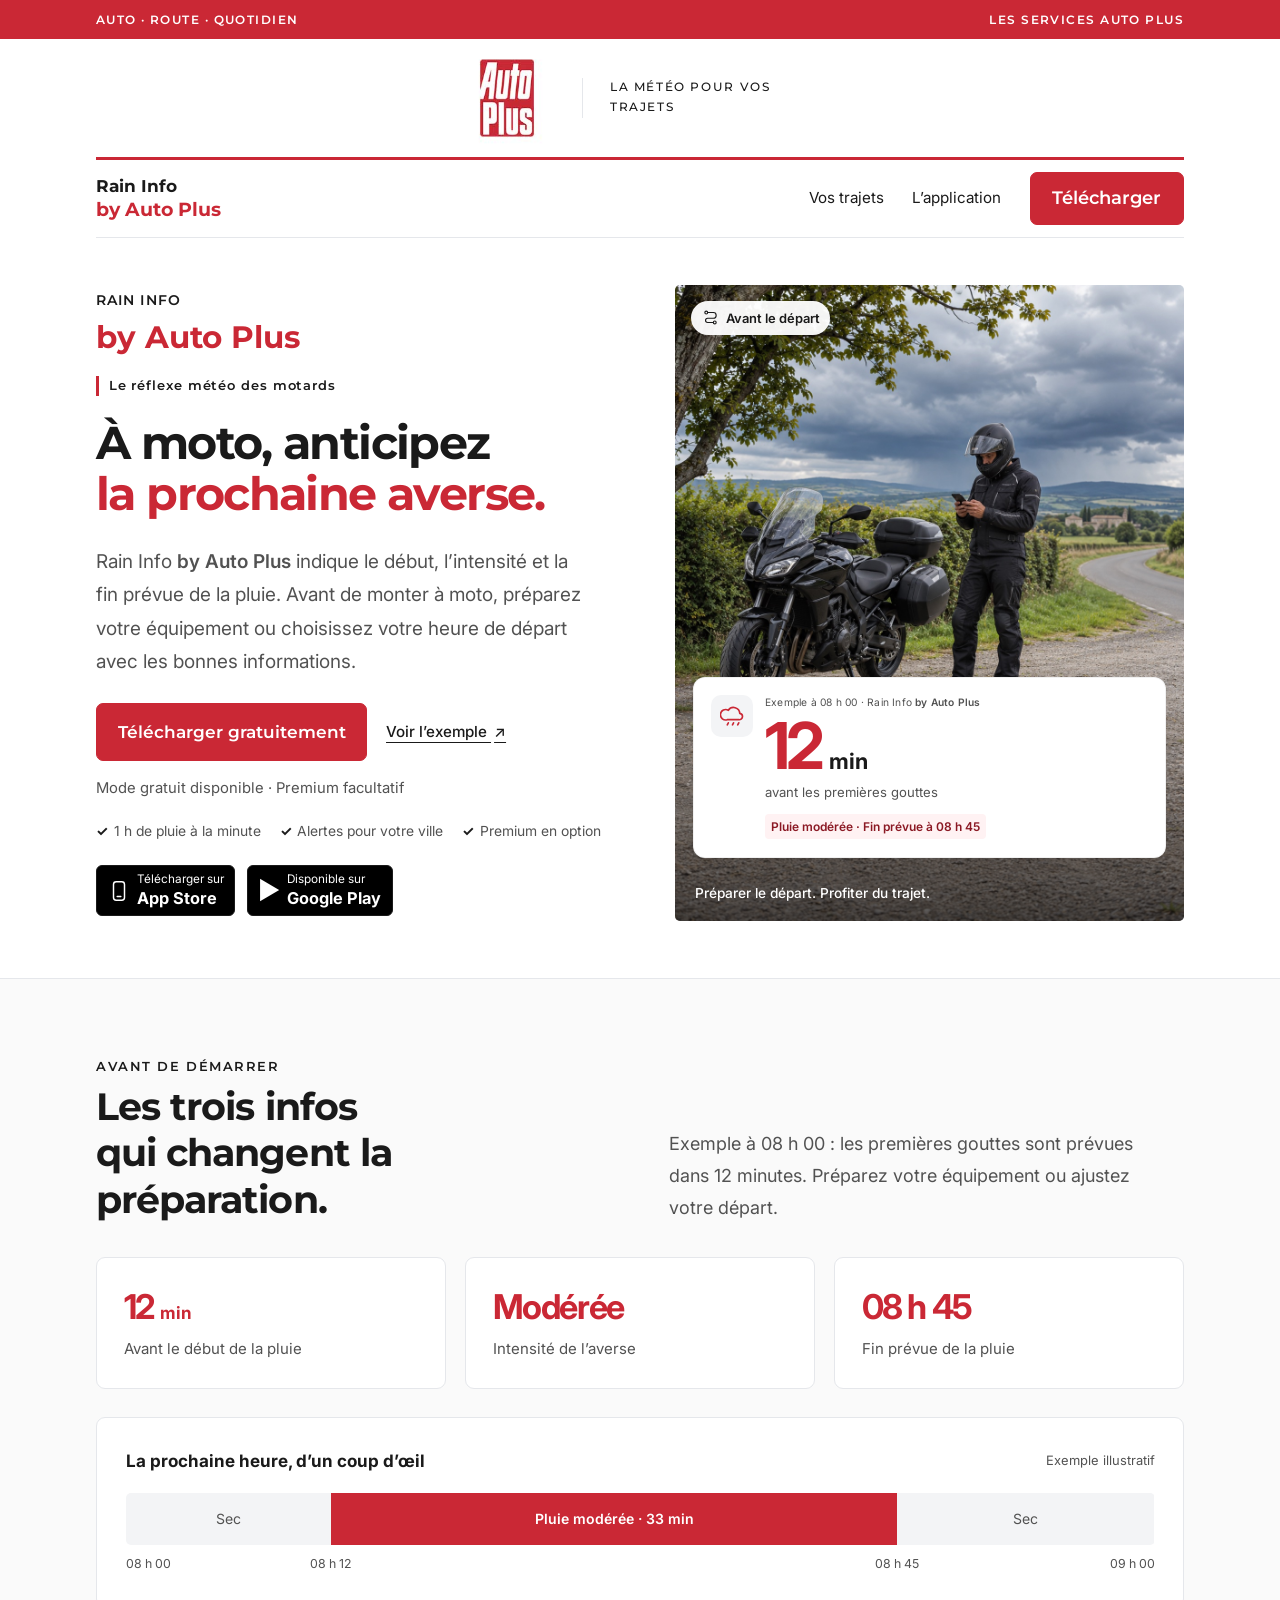
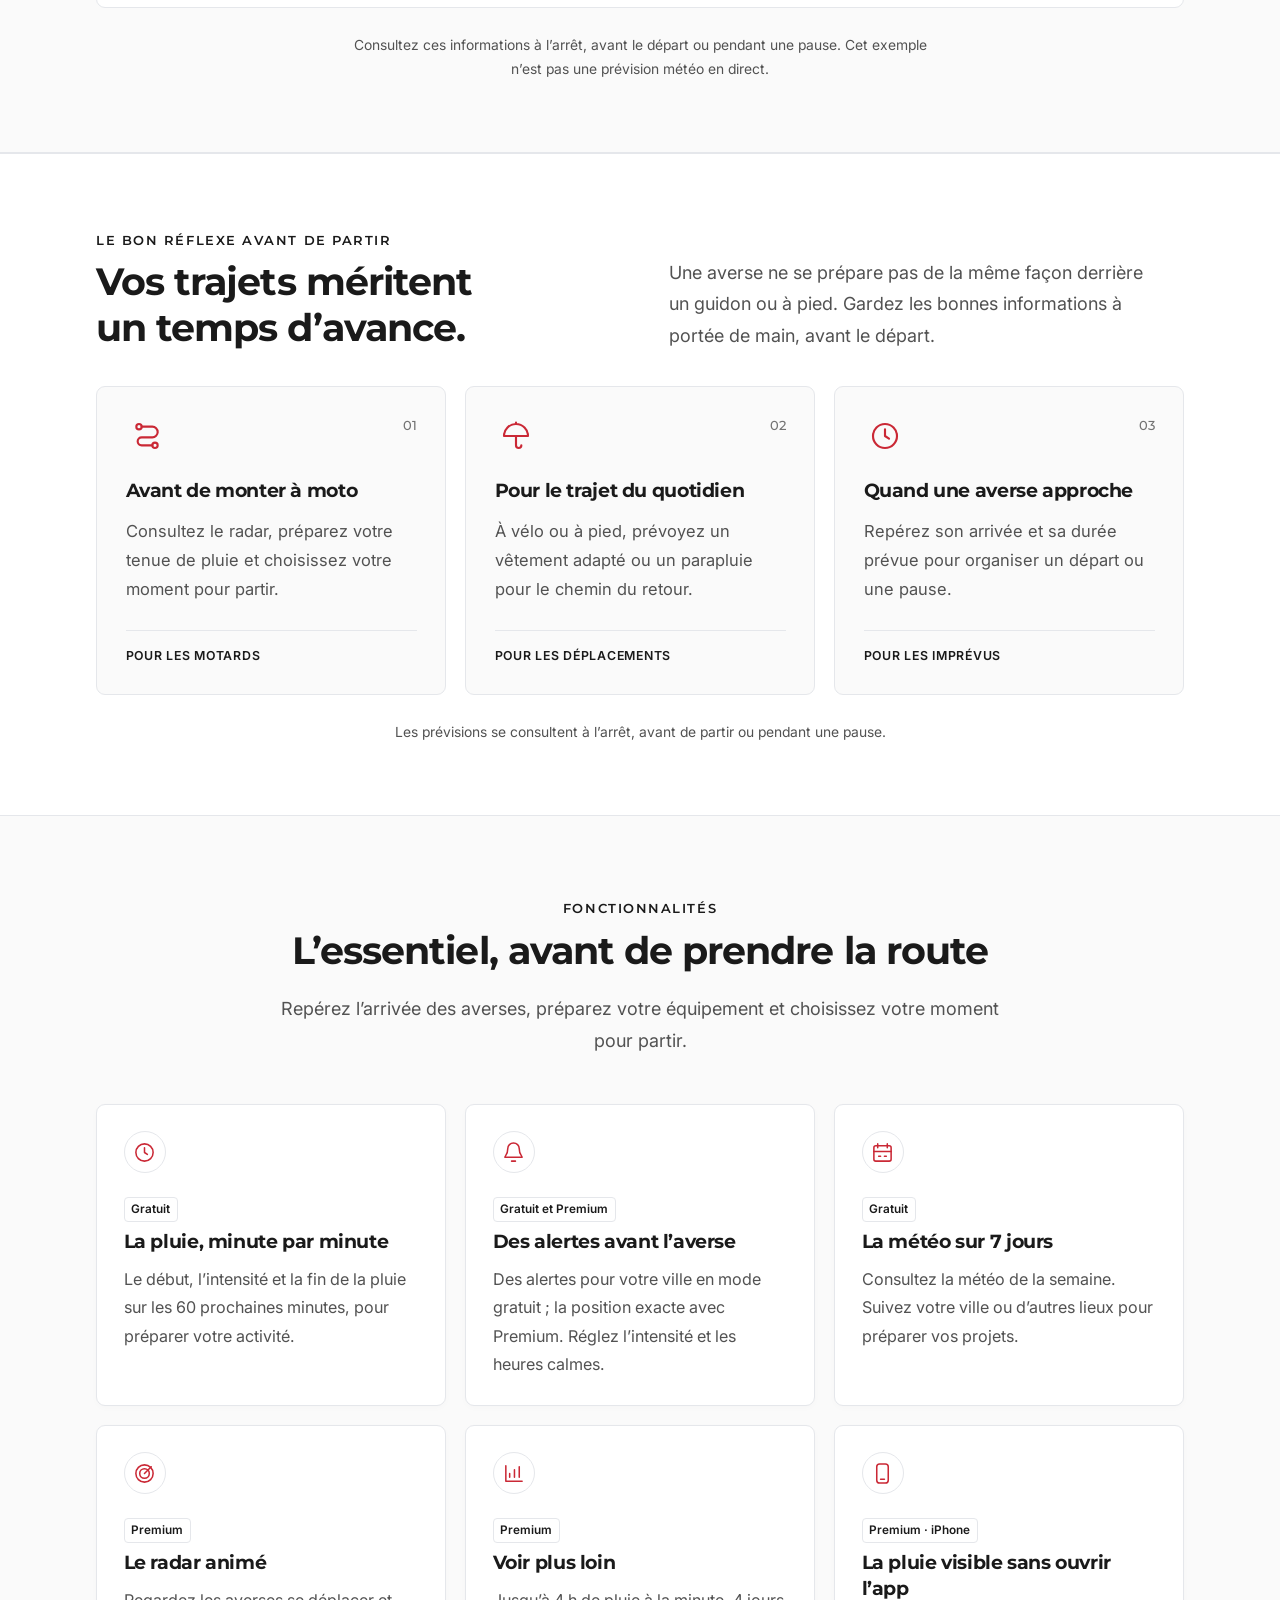
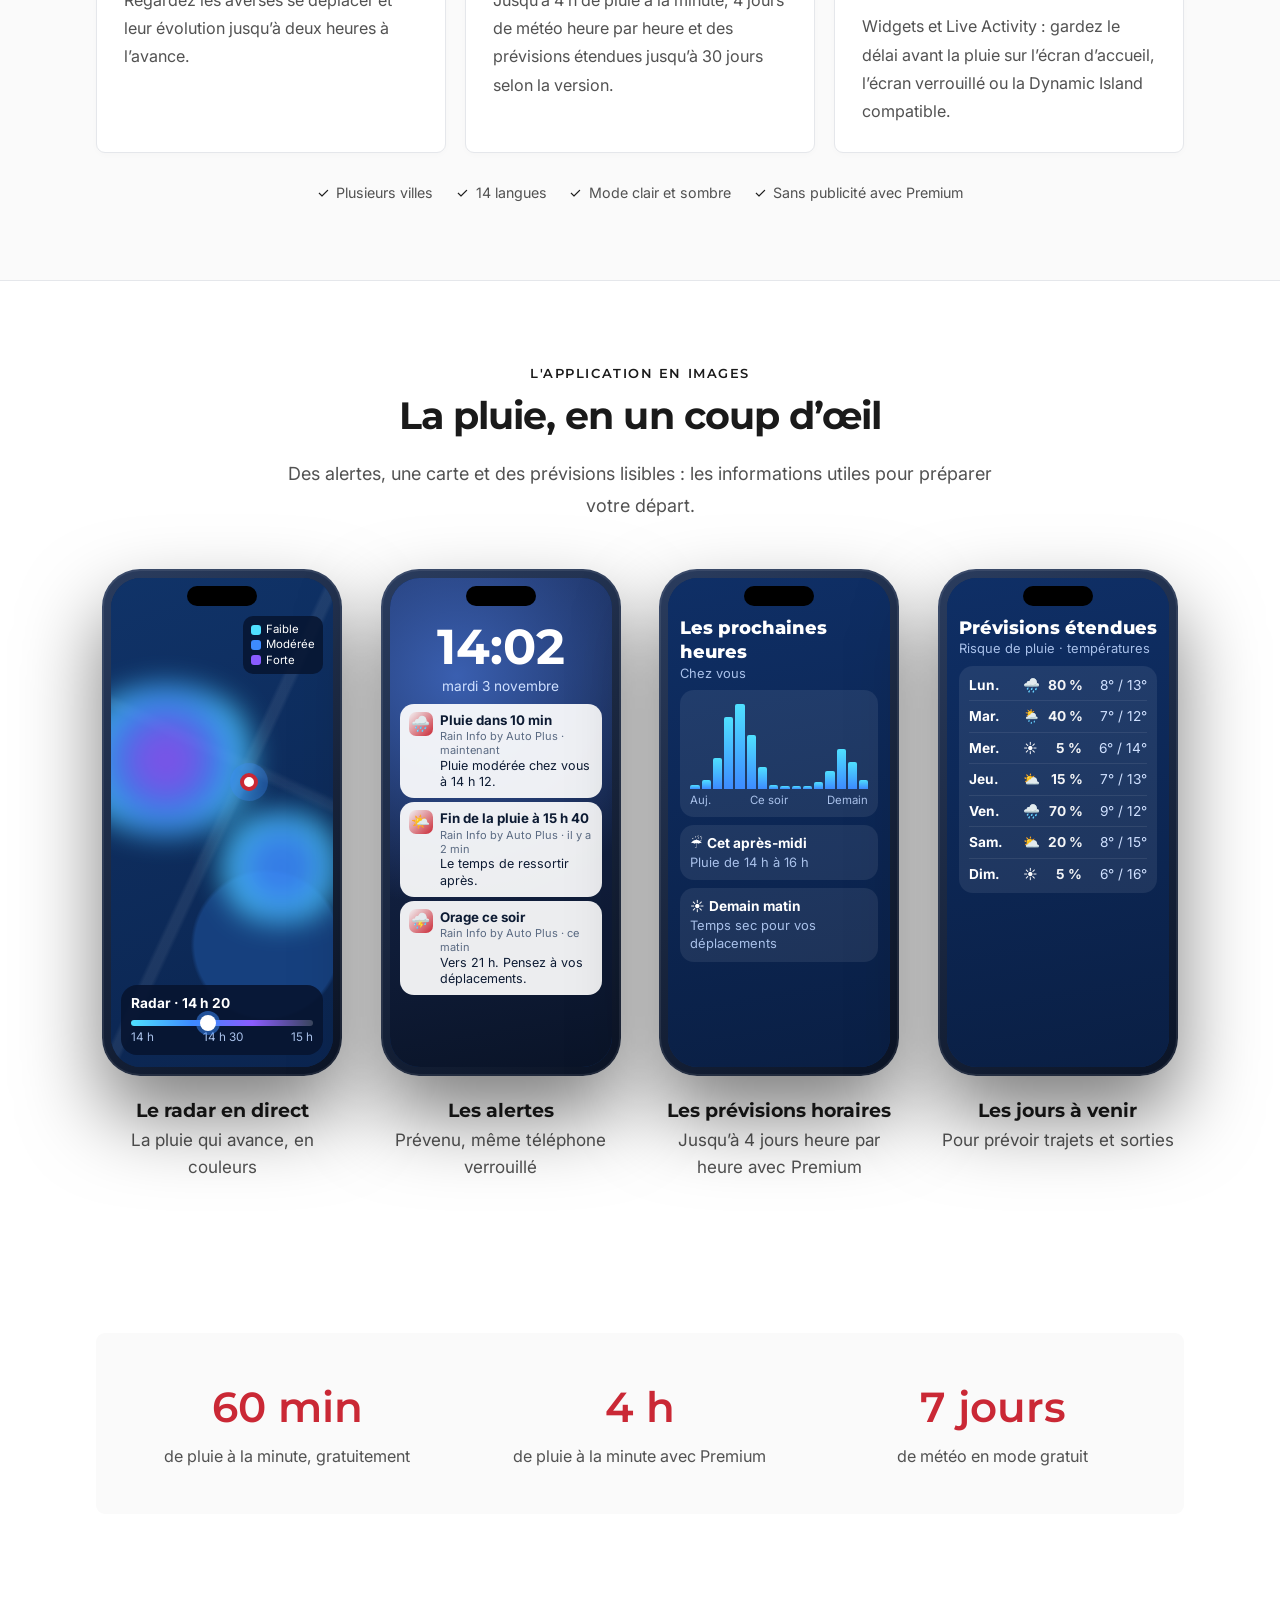
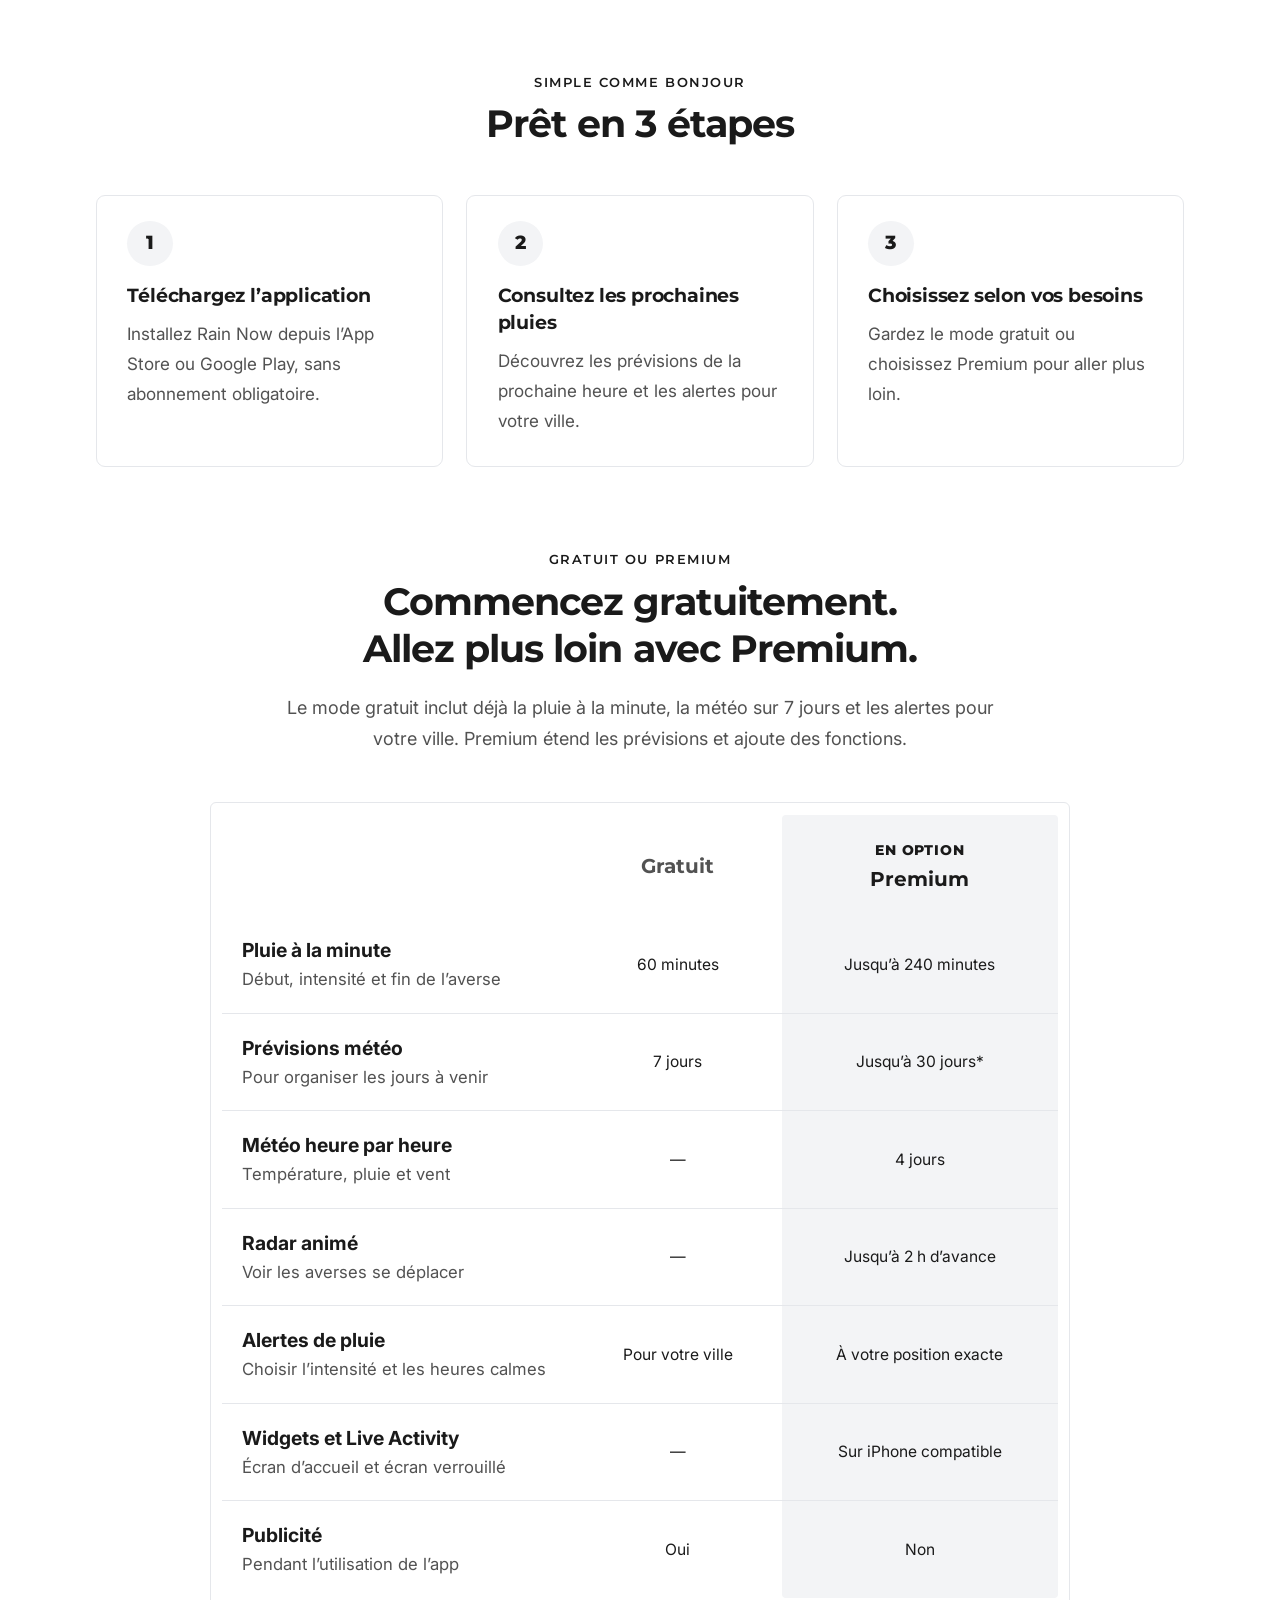
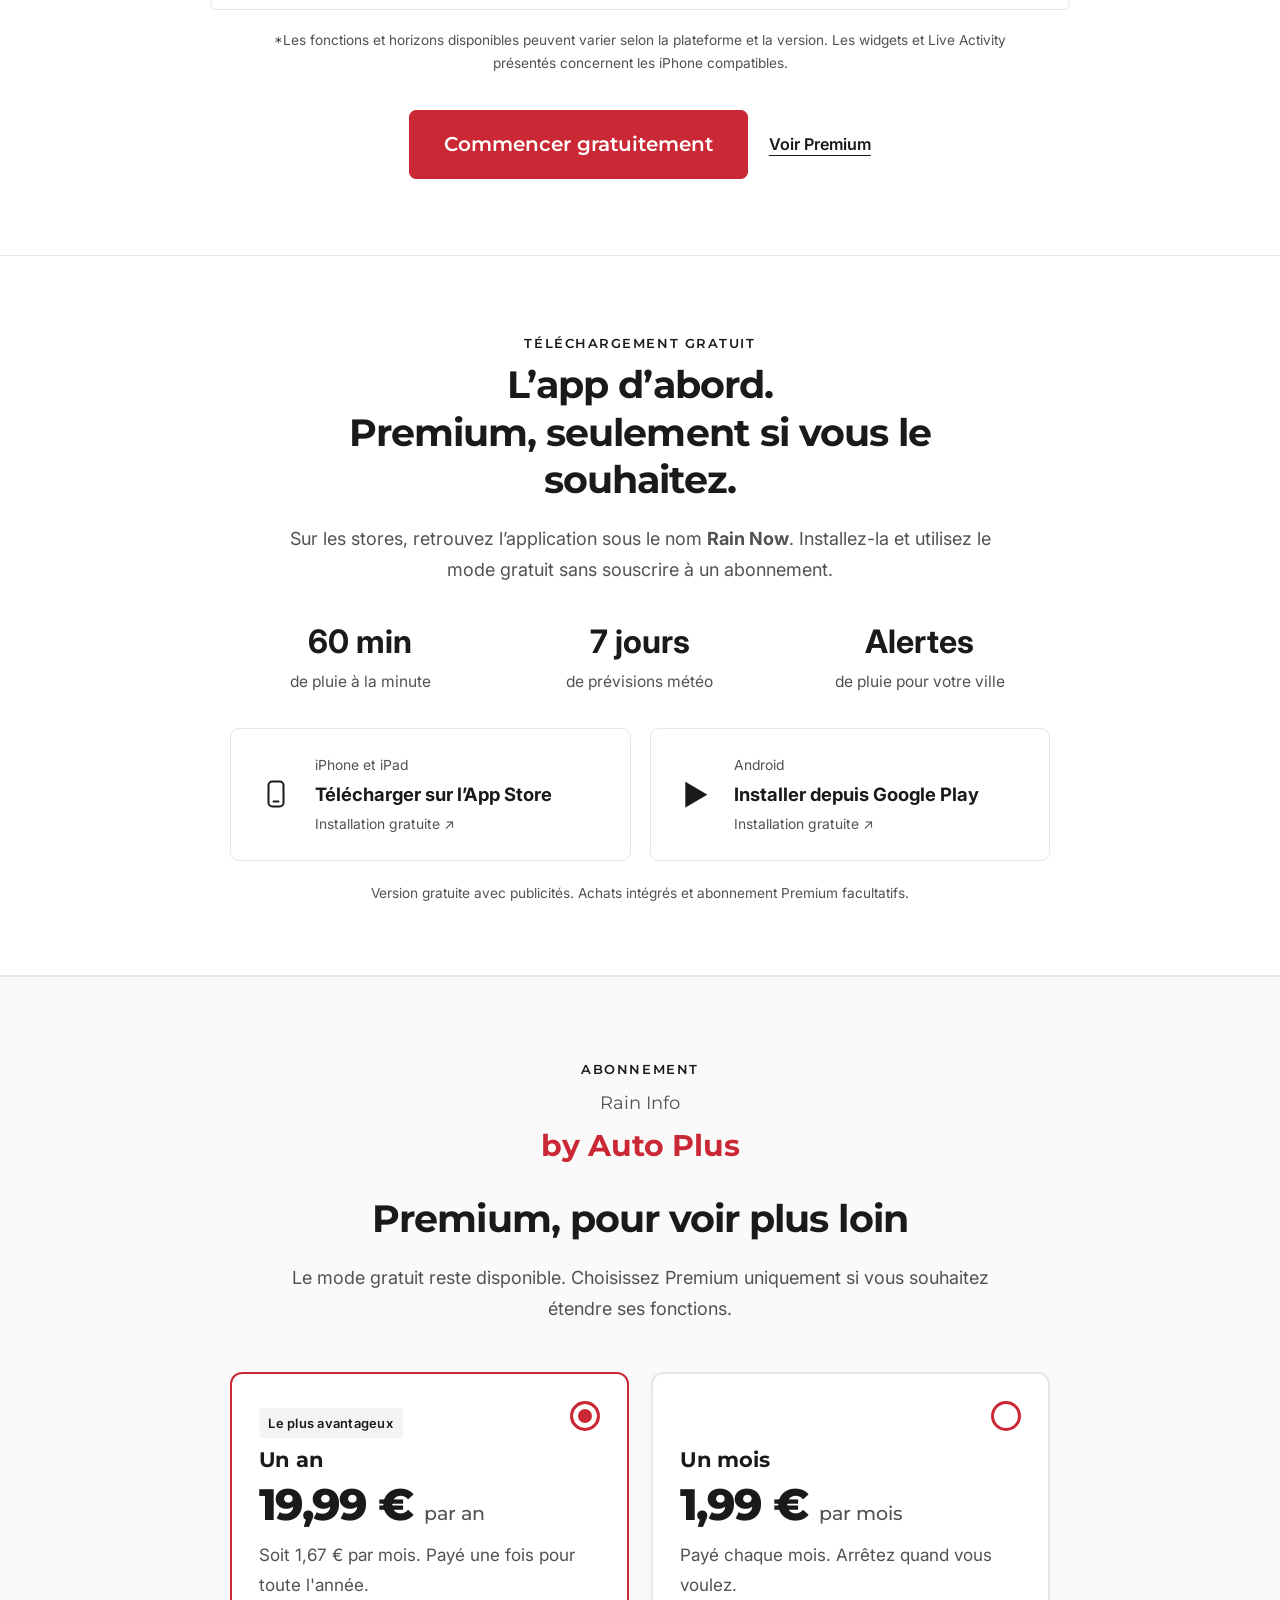
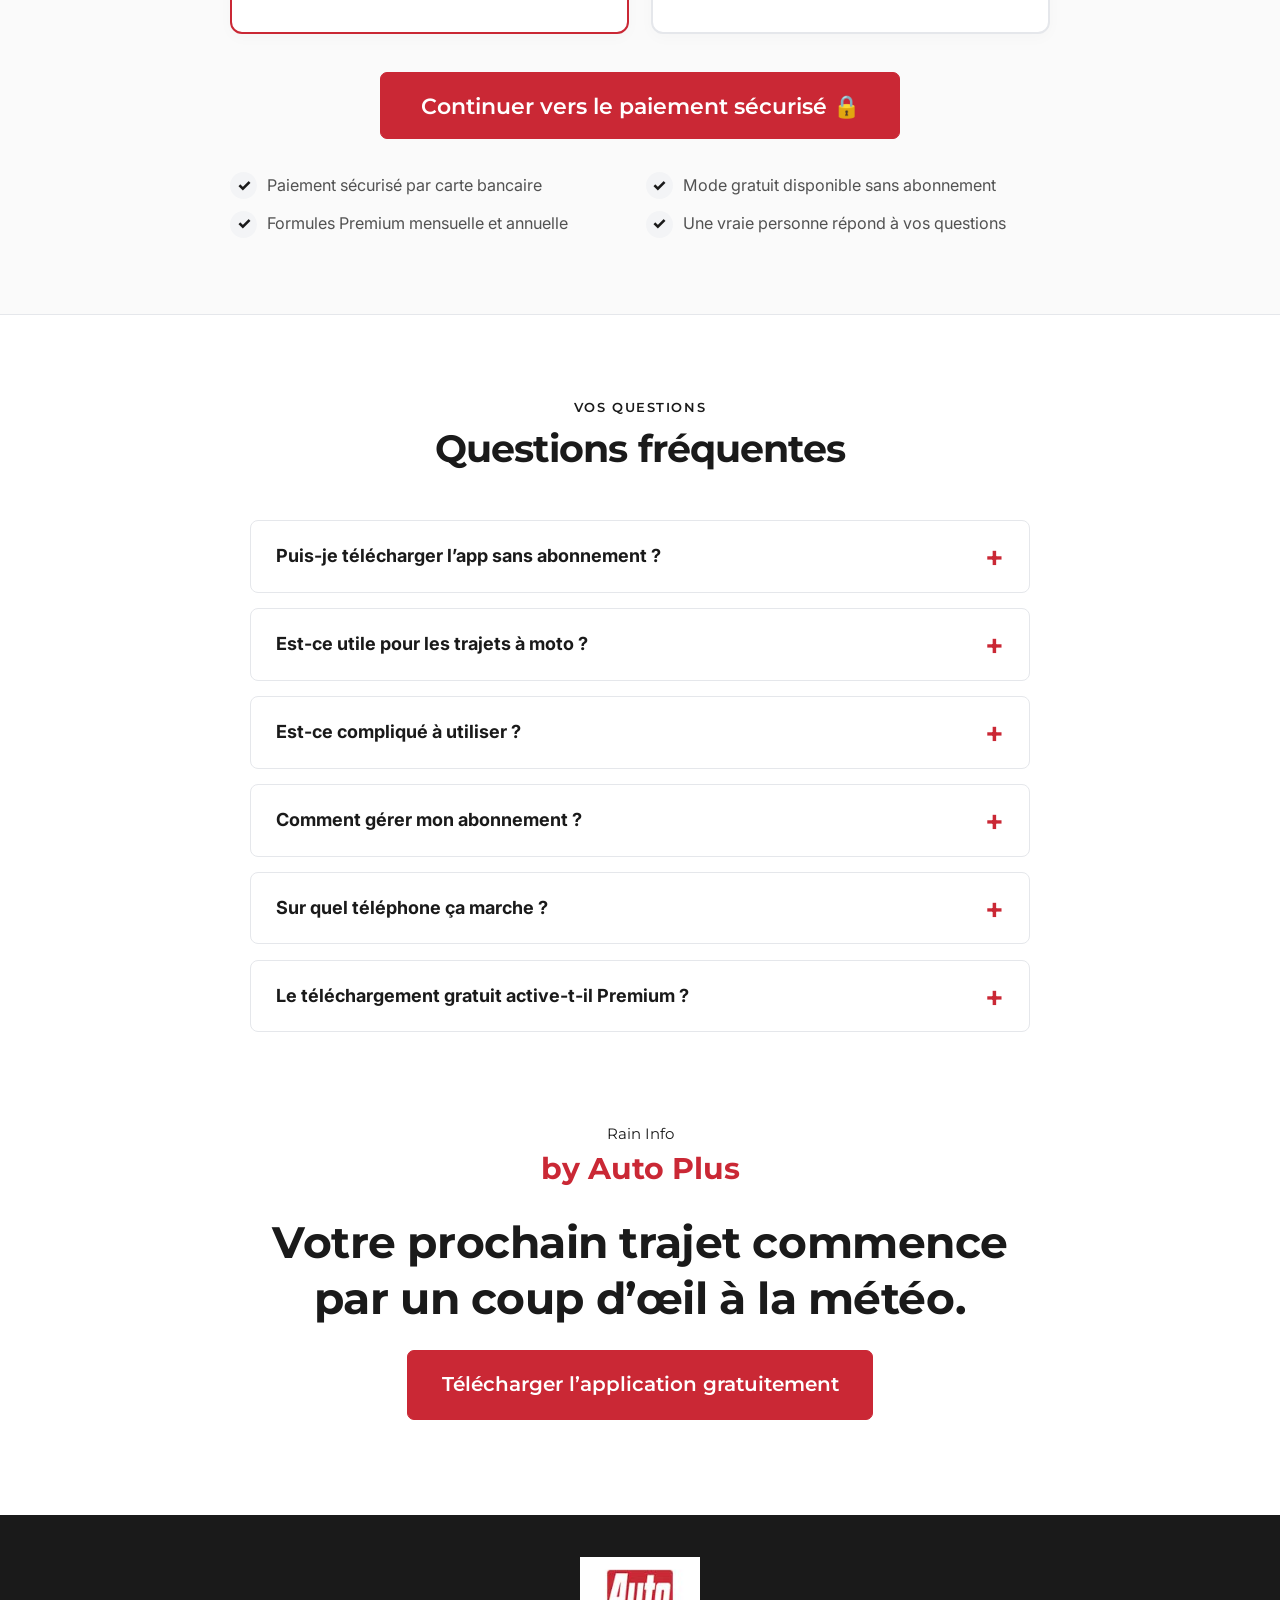
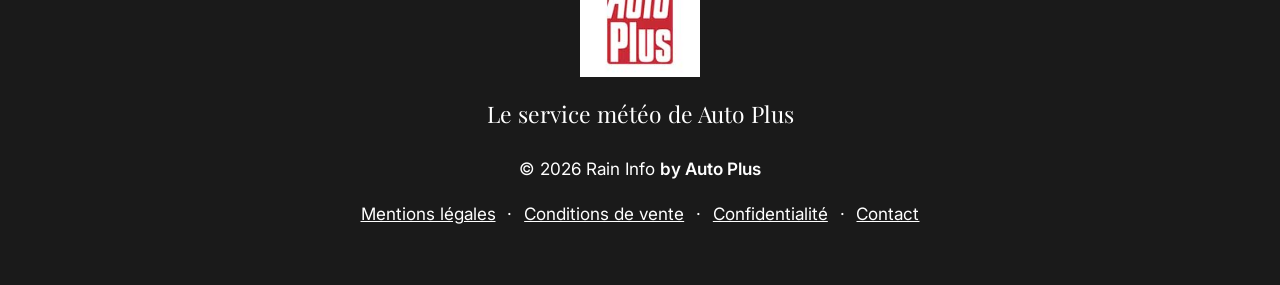
==== commit 71c101d6: "Centrer Maison et Jardin sur le jardin et ouvrir le téléchargement gratuit sur les trois sites" ====
--- a/auto-plus/index.html
+++ b/auto-plus/index.html
@@ -268,6 +268,7 @@
 </style>
 <link rel="stylesheet" href="assets/brand.css">
 <link rel="stylesheet" href="assets/travel.css">
+<link rel="stylesheet" href="assets/freemium.css">
 </head>
 <body class="edition-auto">
 <a class="skip" href="#contenu">Aller au contenu</a>
@@ -284,7 +285,7 @@
       <div class="service-navigation">
         <a href="#t-trajets">Vos trajets</a>
         <a href="#t-shots">L’application</a>
-        <a class="btn" href="#abonnement">S'abonner</a>
+        <a class="btn" href="#telecharger">Télécharger</a>
       </div>
     </nav>
     <div class="hero-in">
@@ -292,16 +293,16 @@
         <p class="hero-brand">Rain Info <span>by Auto Plus</span></p>
         <span class="pill">Le réflexe météo des motards</span>
         <h1>À moto, anticipez<br><span>la prochaine averse.</span></h1>
-        <p class="lead">Une veste de pluie à prévoir, un départ à décaler, une pause à organiser : Rain Info <span class="brand-by">by Auto Plus</span> vous prévient lorsqu’une averse approche de votre position.</p>
+        <p class="lead">Rain Info <span class="brand-by">by Auto Plus</span> indique le début, l’intensité et la fin prévue de la pluie. Avant de monter à moto, préparez votre équipement ou choisissez votre heure de départ avec les bonnes informations.</p>
         <div class="cta-row">
-          <a class="btn" href="#abonnement">Je m'abonne</a>
-          <a class="hero-secondary" href="#t-trajets">Découvrir le service <span aria-hidden="true">↗</span></a>
+          <a class="btn" href="#telecharger">Télécharger gratuitement</a>
+          <a class="hero-secondary" href="#avant-depart">Voir l’exemple <span aria-hidden="true">↗</span></a>
         </div>
-        <p class="hero-price">Dès <strong>1,67 € / mois</strong> · Arrêt en un clic</p>
-        <ul class="hero-benefits"><li>Alertes localisées</li><li>Radar en direct</li><li>Sans publicité avec abonnement</li></ul>
-        <div class="stores" aria-label="Télécharger l'application">
-          <a class="store" href="#abonnement"><span aria-hidden="true" style="font-size:1.6rem"></span><span>Télécharger sur<b>App Store</b></span></a>
-          <a class="store" href="#abonnement"><span aria-hidden="true" style="font-size:1.4rem">▶</span><span>Disponible sur<b>Google Play</b></span></a>
+        <p class="hero-price">Mode gratuit disponible · Premium facultatif</p>
+        <ul class="hero-benefits"><li>1 h de pluie à la minute</li><li>Alertes pour votre ville</li><li>Premium en option</li></ul>
+        <div class="stores" aria-label="Télécharger gratuitement Rain Now">
+          <a class="store" data-store="ios" href="https://apps.apple.com/app/id6535656223" target="_blank" rel="noopener noreferrer"><span aria-hidden="true"><svg width="24" height="24" viewBox="0 0 24 24" fill="none" stroke="currentColor" stroke-width="1.6" stroke-linecap="round" stroke-linejoin="round" aria-hidden="true"><rect x="6" y="2" width="12" height="20" rx="3"/><path d="M10 18h4"/></svg></span><span>Télécharger sur<b>App Store</b></span></a>
+          <a class="store" data-store="android" href="https://play.google.com/store/apps/details?id=com.raintoday.rainalerts" target="_blank" rel="noopener noreferrer"><span aria-hidden="true" style="font-size:1.3rem">▶</span><span>Disponible sur<b>Google Play</b></span></a>
         </div>
       </div>
       <figure class="travel-visual">
@@ -309,7 +310,7 @@
         <div class="photo-label"><svg width="24" height="24" viewBox="0 0 24 24" fill="none" stroke="currentColor" stroke-width="1.6" stroke-linecap="round" stroke-linejoin="round" aria-hidden="true"><circle cx="6" cy="5" r="2"/><circle cx="18" cy="19" r="2"/><path d="M8 5h8a4 4 0 0 1 0 8H8a3 3 0 0 0 0 6h8"/></svg> Avant le départ</div>
         <div class="weather-alert">
           <span class="weather-alert-icon"><svg width="24" height="24" viewBox="0 0 24 24" fill="none" stroke="currentColor" stroke-width="1.6" stroke-linecap="round" stroke-linejoin="round" aria-hidden="true"><path d="M7 16a5 5 0 1 1 1-9 6 6 0 0 1 11 3 3 3 0 0 1-1 6H7"/><path d="m8 19-1 2m6-2-1 2m6-2-1 2"/></svg></span>
-          <div><span class="alert-eyebrow">Exemple d’alerte Rain Info <span class="brand-by">by Auto Plus</span></span><strong>Une averse dans 12 minutes</strong><p>Le temps de prévoir votre tenue de pluie.</p></div>
+          <div><span class="alert-eyebrow">Exemple à 08 h 00 · Rain Info <span class="brand-by">by Auto Plus</span></span><strong class="rain-countdown"><span>12</span> min</strong><p>avant les premières gouttes</p><span class="rain-summary">Pluie modérée · Fin prévue à 08 h 45</span></div>
         </div>
         <figcaption>Préparer le départ. Profiter du trajet.</figcaption>
       </figure>
@@ -318,6 +319,15 @@
 </header>
 
 <main id="contenu">
+  <section class="departure-section" id="avant-depart" aria-labelledby="t-avant-depart">
+    <div class="wrap">
+      <div class="journey-heading"><div><span class="kicker">Avant de démarrer</span><h2 id="t-avant-depart">Les trois infos<br>qui changent la préparation.</h2></div><p>Exemple à 08 h 00 : les premières gouttes sont prévues dans 12 minutes. Préparez votre équipement ou ajustez votre départ.</p></div>
+      <div class="departure-facts"><div><strong>12 <small>min</small></strong><span>Avant le début de la pluie</span></div><div><strong>Modérée</strong><span>Intensité de l’averse</span></div><div><strong>08 h 45</strong><span>Fin prévue de la pluie</span></div></div>
+      <div class="rain-timeline" role="img" aria-label="Exemple illustratif : temps sec de 08 h 00 à 08 h 12, pluie modérée de 08 h 12 à 08 h 45, puis temps sec jusqu’à 09 h 00."><div class="timeline-title"><strong>La prochaine heure, d’un coup d’œil</strong><span>Exemple illustratif</span></div><div class="rain-phases"><span class="phase-dry first">Sec</span><span class="phase-rain">Pluie modérée · 33 min</span><span class="phase-dry last">Sec</span></div><div class="phase-times"><span>08 h 00</span><span>08 h 12</span><span>08 h 45</span><span>09 h 00</span></div></div>
+      <p class="journey-note">Consultez ces informations à l’arrêt, avant le départ ou pendant une pause. Cet exemple n’est pas une prévision météo en direct.</p>
+    </div>
+  </section>
+
   <section class="journey-section" aria-labelledby="t-trajets">
     <div class="wrap">
       <div class="journey-heading">
@@ -341,13 +351,14 @@
         <p>Repérez l’arrivée des averses, préparez votre équipement et choisissez votre moment pour partir.</p>
       </div>
       <div class="feat">
-        <div class="card"><div class="ico" aria-hidden="true"><svg width="24" height="24" viewBox="0 0 24 24" fill="none" stroke="currentColor" stroke-width="1.6" stroke-linecap="round" stroke-linejoin="round" aria-hidden="true"><path d="M18 8a6 6 0 0 0-12 0c0 7-3 7-3 9h18c0-2-3-2-3-9"/><path d="M10 21h4"/></svg></div><h3>Prévenu avant la pluie</h3><p>Repérez l’arrivée d’une averse pour préparer votre tenue de pluie avant de monter à moto.</p></div>
-        <div class="card"><div class="ico" aria-hidden="true"><svg width="24" height="24" viewBox="0 0 24 24" fill="none" stroke="currentColor" stroke-width="1.6" stroke-linecap="round" stroke-linejoin="round" aria-hidden="true"><circle cx="12" cy="12" r="9"/><circle cx="12" cy="12" r="5"/><path d="m12 12 7-7"/><circle cx="12" cy="12" r="1"/></svg></div><h3>Radar en direct</h3><p>Regardez les nuages de pluie avancer sur la carte, près de chez vous, en temps réel.</p></div>
-        <div class="card"><div class="ico" aria-hidden="true"><svg width="24" height="24" viewBox="0 0 24 24" fill="none" stroke="currentColor" stroke-width="1.6" stroke-linecap="round" stroke-linejoin="round" aria-hidden="true"><circle cx="12" cy="12" r="9"/><path d="M12 7v5l3 2"/></svg></div><h3>Minute par minute</h3><p>Quand ça commence, quand c'est fort, quand ça s'arrête : tout est indiqué pour les heures qui viennent.</p></div>
-        <div class="card"><div class="ico" aria-hidden="true"><svg width="24" height="24" viewBox="0 0 24 24" fill="none" stroke="currentColor" stroke-width="1.6" stroke-linecap="round" stroke-linejoin="round" aria-hidden="true"><path d="M4 4v16h17M8 16v-4m5 4V8m5 8V5"/></svg></div><h3>Les 48 prochaines heures</h3><p>Un graphique clair de la pluie prévue aujourd'hui et demain, pour organiser vos sorties.</p></div>
-        <div class="card"><div class="ico" aria-hidden="true"><svg width="24" height="24" viewBox="0 0 24 24" fill="none" stroke="currentColor" stroke-width="1.6" stroke-linecap="round" stroke-linejoin="round" aria-hidden="true"><rect x="3" y="5" width="18" height="16" rx="2"/><path d="M7 3v4m10-4v4M3 11h18m-13 5h2m4 0h2"/></svg></div><h3>Prévisions sur 16 jours</h3><p>Températures et risques de pluie jour après jour, pour préparer vos trajets ou un week-end.</p></div>
-        <div class="card"><div class="ico" aria-hidden="true"><svg width="24" height="24" viewBox="0 0 24 24" fill="none" stroke="currentColor" stroke-width="1.6" stroke-linecap="round" stroke-linejoin="round" aria-hidden="true"><rect x="4" y="3" width="16" height="18" rx="3"/><path d="m8 12 3 3 5-6"/></svg></div><h3>Sans publicité</h3><p>Avec l'abonnement, plus aucune publicité : un écran propre et facile à lire.</p></div>
-      </div>
+        <div class="card"><div class="ico" aria-hidden="true"><svg width="24" height="24" viewBox="0 0 24 24" fill="none" stroke="currentColor" stroke-width="1.6" stroke-linecap="round" stroke-linejoin="round" aria-hidden="true"><circle cx="12" cy="12" r="9"/><path d="M12 7v5l3 2"/></svg></div><span class="feature-tier">Gratuit</span><h3>La pluie, minute par minute</h3><p>Le début, l’intensité et la fin de la pluie sur les 60 prochaines minutes, pour préparer votre activité.</p></div>
+        <div class="card"><div class="ico" aria-hidden="true"><svg width="24" height="24" viewBox="0 0 24 24" fill="none" stroke="currentColor" stroke-width="1.6" stroke-linecap="round" stroke-linejoin="round" aria-hidden="true"><path d="M18 8a6 6 0 0 0-12 0c0 7-3 7-3 9h18c0-2-3-2-3-9"/><path d="M10 21h4"/></svg></div><span class="feature-tier">Gratuit et Premium</span><h3>Des alertes avant l’averse</h3><p>Des alertes pour votre ville en mode gratuit ; la position exacte avec Premium. Réglez l’intensité et les heures calmes.</p></div>
+        <div class="card"><div class="ico" aria-hidden="true"><svg width="24" height="24" viewBox="0 0 24 24" fill="none" stroke="currentColor" stroke-width="1.6" stroke-linecap="round" stroke-linejoin="round" aria-hidden="true"><rect x="3" y="5" width="18" height="16" rx="2"/><path d="M7 3v4m10-4v4M3 11h18m-13 5h2m4 0h2"/></svg></div><span class="feature-tier">Gratuit</span><h3>La météo sur 7 jours</h3><p>Consultez la météo de la semaine. Suivez votre ville ou d’autres lieux pour préparer vos projets.</p></div>
+        <div class="card"><div class="ico" aria-hidden="true"><svg width="24" height="24" viewBox="0 0 24 24" fill="none" stroke="currentColor" stroke-width="1.6" stroke-linecap="round" stroke-linejoin="round" aria-hidden="true"><circle cx="12" cy="12" r="9"/><circle cx="12" cy="12" r="5"/><path d="m12 12 7-7"/></svg></div><span class="feature-tier">Premium</span><h3>Le radar animé</h3><p>Regardez les averses se déplacer et leur évolution jusqu’à deux heures à l’avance.</p></div>
+        <div class="card"><div class="ico" aria-hidden="true"><svg width="24" height="24" viewBox="0 0 24 24" fill="none" stroke="currentColor" stroke-width="1.6" stroke-linecap="round" stroke-linejoin="round" aria-hidden="true"><path d="M4 4v16h17M8 16v-4m5 4V8m5 8V5"/></svg></div><span class="feature-tier">Premium</span><h3>Voir plus loin</h3><p>Jusqu’à 4 h de pluie à la minute, 4 jours de météo heure par heure et des prévisions étendues jusqu’à 30 jours selon la version.</p></div>
+        <div class="card"><div class="ico" aria-hidden="true"><svg width="24" height="24" viewBox="0 0 24 24" fill="none" stroke="currentColor" stroke-width="1.6" stroke-linecap="round" stroke-linejoin="round" aria-hidden="true"><rect x="6" y="2" width="12" height="20" rx="3"/><path d="M10 18h4"/></svg></div><span class="feature-tier">Premium · iPhone</span><h3>La pluie visible sans ouvrir l’app</h3><p>Widgets et Live Activity : gardez le délai avant la pluie sur l’écran d’accueil, l’écran verrouillé ou la Dynamic Island compatible.</p></div>
+      </div>
+      <ul class="supporting-features"><li>Plusieurs villes</li><li>14 langues</li><li>Mode clair et sombre</li><li>Sans publicité avec Premium</li></ul>
     </div>
   </section>
 
@@ -392,11 +403,11 @@
         </figure>
 
         <figure class="shot">
-          <div class="phone mini" role="img" aria-label="Écran des 48 prochaines heures : graphique de pluie heure par heure et résumé : pluie cet après-midi, sec demain matin.">
+          <div class="phone mini" role="img" aria-label="Écran des prévisions horaires : graphique de pluie heure par heure et résumé : pluie cet après-midi, sec demain matin.">
             <div class="screen" aria-hidden="true">
               <div class="notch"></div>
               <div class="scr-pad">
-                <div><div class="scr-h">48 prochaines heures</div><div class="scr-s">Chez vous</div></div>
+                <div><div class="scr-h">Les prochaines heures</div><div class="scr-s">Chez vous</div></div>
                 <div class="tile">
                   <div class="hours">
                     <span style="height:5%"></span><span style="height:10%"></span><span style="height:35%"></span><span style="height:80%"></span><span style="height:95%"></span><span style="height:60%"></span><span style="height:25%"></span><span style="height:5%"></span><span style="height:3%"></span><span style="height:3%"></span><span style="height:3%"></span><span style="height:8%"></span><span style="height:20%"></span><span style="height:45%"></span><span style="height:30%"></span><span style="height:10%"></span>
@@ -408,15 +419,15 @@
               </div>
             </div>
           </div>
-          <figcaption>Les 48 heures<span>Aujourd'hui et demain en un coup d'œil</span></figcaption>
+          <figcaption>Les prévisions horaires<span>Jusqu’à 4 jours heure par heure avec Premium</span></figcaption>
         </figure>
 
         <figure class="shot">
-          <div class="phone mini" role="img" aria-label="Écran des prévisions sur 16 jours : liste des jours avec icône météo, risque de pluie et températures.">
+          <div class="phone mini" role="img" aria-label="Écran des prévisions étendues : liste des jours avec icône météo, risque de pluie et températures.">
             <div class="screen" aria-hidden="true">
               <div class="notch"></div>
               <div class="scr-pad">
-                <div><div class="scr-h">Prévisions 16 jours</div><div class="scr-s">Risque de pluie · températures</div></div>
+                <div><div class="scr-h">Prévisions étendues</div><div class="scr-s">Risque de pluie · températures</div></div>
                 <div class="tile" style="padding:4px 10px">
                   <div class="row"><span class="d">Lun.</span><span>🌧️</span><span class="p">80 %</span><span class="t">8° / 13°</span></div>
                   <div class="row"><span class="d">Mar.</span><span>🌦️</span><span class="p">40 %</span><span class="t">7° / 12°</span></div>
@@ -429,7 +440,7 @@
               </div>
             </div>
           </div>
-          <figcaption>Les 16 jours<span>Pour prévoir trajets et sorties</span></figcaption>
+          <figcaption>Les jours à venir<span>Pour prévoir trajets et sorties</span></figcaption>
         </figure>
 
       </div>
@@ -440,9 +451,9 @@
   <section aria-label="Rain Info by Auto Plus en chiffres">
     <div class="wrap">
       <div class="band">
-        <div><b>1 min</b><span>de précision sur l'arrivée de la pluie</span></div>
-        <div><b>48 h</b><span>de pluie prévue en un coup d'œil</span></div>
-        <div><b>16 jours</b><span>de prévisions météo</span></div>
+        <div><b>60 min</b><span>de pluie à la minute, gratuitement</span></div>
+        <div><b>4 h</b><span>de pluie à la minute avec Premium</span></div>
+        <div><b>7 jours</b><span>de météo en mode gratuit</span></div>
       </div>
     </div>
   </section>
@@ -454,9 +465,9 @@
         <h2 id="t-comment">Prêt en 3 étapes</h2>
       </div>
       <div class="steps">
-        <div class="card step"><h3>Choisissez votre formule</h3><p>À l'année ou au mois. Paiement sécurisé par carte bancaire.</p></div>
-        <div class="card step"><h3>Installez Rain Info <span class="brand-by">by Auto Plus</span></h3><p>Le lien de téléchargement vous est envoyé par e-mail.</p></div>
-        <div class="card step"><h3>C'est tout !</h3><p>Rain Info <span class="brand-by">by Auto Plus</span> vous prévient tout seul dès que la pluie approche.</p></div>
+        <div class="card step"><h3>Téléchargez l’application</h3><p>Installez Rain Now depuis l’App Store ou Google Play, sans abonnement obligatoire.</p></div>
+        <div class="card step"><h3>Consultez les prochaines pluies</h3><p>Découvrez les prévisions de la prochaine heure et les alertes pour votre ville.</p></div>
+        <div class="card step"><h3>Choisissez selon vos besoins</h3><p>Gardez le mode gratuit ou choisissez Premium pour aller plus loin.</p></div>
       </div>
     </div>
   </section>
@@ -464,26 +475,41 @@
   <section style="padding-top:0" aria-labelledby="t-avantages">
     <div class="wrap">
       <div class="center">
-        <span class="kicker">Gratuit ou abonnement</span>
-        <h2 id="t-avantages">Pourquoi s'abonner ?</h2>
-        <p>La version gratuite donne la météo. L'abonnement vous <strong>prévient à l'avance</strong>, sans aucune publicité.</p>
+        <span class="kicker">Gratuit ou Premium</span>
+        <h2 id="t-avantages">Commencez gratuitement.<br>Allez plus loin avec Premium.</h2>
+        <p>Le mode gratuit inclut déjà la pluie à la minute, la météo sur 7 jours et les alertes pour votre ville. Premium étend les prévisions et ajoute des fonctions.</p>
       </div>
       <div class="cmp-wrap">
         <table class="cmp">
-          <caption class="sr">Comparaison entre la version gratuite et l'abonnement Rain Info <span class="brand-by">by Auto Plus</span></caption>
+          <caption class="sr">Comparaison entre le mode gratuit et Premium de Rain Info by Auto Plus</caption>
           <colgroup><col class="c-feat"><col class="c-free"><col class="c-pro"></colgroup>
-          <thead><tr><td></td><th scope="col" class="free">Gratuit</th><th scope="col" class="pro"><em>Recommandé</em>Abonnement</th></tr></thead>
+          <thead><tr><td></td><th scope="col" class="free">Gratuit</th><th scope="col" class="pro"><em>En option</em>Premium</th></tr></thead>
           <tbody>
-            <tr><th scope="row">Météo du jour<span>Température, soleil, nuages</span></th><td><span class="mk y" aria-hidden="true">✓</span><span class="sr">Oui</span></td><td class="pro"><span class="mk y" aria-hidden="true">✓</span><span class="sr">Oui</span></td></tr>
-            <tr><th scope="row">Message avant la pluie<span>Prévenu quelques minutes avant</span></th><td><span class="mk n" aria-hidden="true">✕</span><span class="sr">Non</span></td><td class="pro"><span class="mk y" aria-hidden="true">✓</span><span class="sr">Oui</span></td></tr>
-            <tr><th scope="row">Radar de pluie en direct<span>Les nuages qui avancent sur la carte</span></th><td><span class="lim">Limité</span></td><td class="pro"><span class="mk y" aria-hidden="true">✓</span><span class="sr">Oui</span></td></tr>
-            <tr><th scope="row">Pluie minute par minute<span>Début, intensité et fin de la pluie</span></th><td><span class="mk n" aria-hidden="true">✕</span><span class="sr">Non</span></td><td class="pro"><span class="mk y" aria-hidden="true">✓</span><span class="sr">Oui</span></td></tr>
-            <tr><th scope="row">Prévisions longues<span>Jour après jour</span></th><td><span class="lim">3 jours</span></td><td class="pro"><span class="lim" style="background:transparent;color:var(--ink)">16 jours</span></td></tr>
-            <tr><th scope="row">Sans publicité<span>Un écran propre et lisible</span></th><td><span class="mk n" aria-hidden="true">✕</span><span class="sr">Non</span></td><td class="pro"><span class="mk y" aria-hidden="true">✓</span><span class="sr">Oui</span></td></tr>
+            <tr><th scope="row">Pluie à la minute<span>Début, intensité et fin de l’averse</span></th><td><span class="compare-value">60 minutes</span></td><td class="pro"><span class="compare-value">Jusqu’à 240 minutes</span></td></tr>
+            <tr><th scope="row">Prévisions météo<span>Pour organiser les jours à venir</span></th><td><span class="compare-value">7 jours</span></td><td class="pro"><span class="compare-value">Jusqu’à 30 jours*</span></td></tr>
+            <tr><th scope="row">Météo heure par heure<span>Température, pluie et vent</span></th><td><span class="compare-value">—</span></td><td class="pro"><span class="compare-value">4 jours</span></td></tr>
+            <tr><th scope="row">Radar animé<span>Voir les averses se déplacer</span></th><td><span class="compare-value">—</span></td><td class="pro"><span class="compare-value">Jusqu’à 2 h d’avance</span></td></tr>
+            <tr><th scope="row">Alertes de pluie<span>Choisir l’intensité et les heures calmes</span></th><td><span class="compare-value">Pour votre ville</span></td><td class="pro"><span class="compare-value">À votre position exacte</span></td></tr>
+            <tr><th scope="row">Widgets et Live Activity<span>Écran d’accueil et écran verrouillé</span></th><td><span class="compare-value">—</span></td><td class="pro"><span class="compare-value">Sur iPhone compatible</span></td></tr>
+            <tr><th scope="row">Publicité<span>Pendant l’utilisation de l’app</span></th><td><span class="compare-value">Oui</span></td><td class="pro"><span class="compare-value">Non</span></td></tr>
           </tbody>
         </table>
       </div>
-      <div class="cmp-cta"><a class="btn" href="#abonnement">Je passe à l'abonnement</a></div>
+      <p class="comparison-note">*Les fonctions et horizons disponibles peuvent varier selon la plateforme et la version. Les widgets et Live Activity présentés concernent les iPhone compatibles.</p>
+      <div class="cmp-cta"><a class="btn" href="#telecharger">Commencer gratuitement</a> <a class="free-secondary" href="#abonnement">Voir Premium</a></div>
+    </div>
+  </section>
+
+
+  <section class="download-section" id="telecharger" aria-labelledby="t-download">
+    <div class="wrap">
+      <div class="center"><span class="kicker">Téléchargement gratuit</span><h2 id="t-download">L’app d’abord.<br>Premium, seulement si vous le souhaitez.</h2><p>Sur les stores, retrouvez l’application sous le nom <strong>Rain Now</strong>. Installez-la et utilisez le mode gratuit sans souscrire à un abonnement.</p></div>
+      <div class="free-included"><span><strong>60 min</strong>de pluie à la minute</span><span><strong>7 jours</strong>de prévisions météo</span><span><strong>Alertes</strong>de pluie pour votre ville</span></div>
+      <div class="download-platforms">
+        <a class="download-platform" data-store="ios" href="https://apps.apple.com/app/id6535656223" target="_blank" rel="noopener noreferrer"><span class="download-platform-icon"><svg width="24" height="24" viewBox="0 0 24 24" fill="none" stroke="currentColor" stroke-width="1.6" stroke-linecap="round" stroke-linejoin="round" aria-hidden="true"><rect x="6" y="2" width="12" height="20" rx="3"/><path d="M10 18h4"/></svg></span><span><small>iPhone et iPad</small><strong>Télécharger sur l’App Store</strong><span>Installation gratuite <span aria-hidden="true">↗</span></span></span></a>
+        <a class="download-platform" data-store="android" href="https://play.google.com/store/apps/details?id=com.raintoday.rainalerts" target="_blank" rel="noopener noreferrer"><span class="download-platform-icon" aria-hidden="true">▶</span><span><small>Android</small><strong>Installer depuis Google Play</strong><span>Installation gratuite <span aria-hidden="true">↗</span></span></span></a>
+      </div>
+      <p class="download-note">Version gratuite avec publicités. Achats intégrés et abonnement Premium facultatifs.</p>
     </div>
   </section>
 
@@ -492,8 +518,8 @@
       <div class="center">
         <span class="kicker">Abonnement</span>
         <p class="section-signature">Rain Info <strong>by Auto Plus</strong></p>
-        <h2 id="t-abo">Choisissez votre formule</h2>
-        <p>Des prix clairs, sans mauvaise surprise.</p>
+        <h2 id="t-abo">Premium, pour voir plus loin</h2>
+        <p>Le mode gratuit reste disponible. Choisissez Premium uniquement si vous souhaitez étendre ses fonctions.</p>
       </div>
       <form id="pay-form">
         <fieldset style="border:0;padding:0;margin:0">
@@ -523,8 +549,8 @@
       </form>
       <ul class="reassure">
         <li>Paiement sécurisé par carte bancaire</li>
-        <li>E-mail de rappel avant chaque renouvellement</li>
-        <li>Arrêt en un clic, sans justification</li>
+        <li>Mode gratuit disponible sans abonnement</li>
+        <li>Formules Premium mensuelle et annuelle</li>
         <li>Une vraie personne répond à vos questions</li>
       </ul>
     </div>
@@ -534,11 +560,12 @@
     <div class="wrap">
       <div class="center"><span class="kicker">Vos questions</span><h2 id="t-faq">Questions fréquentes</h2></div>
       <div class="faq">
-        <details><summary>Est-ce utile pour les trajets à moto ?</summary><p>Oui. Avant de partir, consultez les prévisions et le radar pour préparer votre tenue de pluie, choisir votre heure de départ ou prévoir une pause. Les alertes sont liées à votre position.</p></details>
+        <details><summary>Puis-je télécharger l’app sans abonnement ?</summary><p>Oui. Téléchargez Rain Now depuis l’App Store ou Google Play et utilisez son mode gratuit. Premium est facultatif et peut être choisi séparément.</p></details>
+        <details><summary>Est-ce utile pour les trajets à moto ?</summary><p>Oui. Avant de partir, consultez les prévisions et le radar pour préparer votre tenue de pluie, choisir votre heure de départ ou prévoir une pause. Le mode gratuit couvre votre ville ; Premium ajoute les alertes à votre position exacte.</p></details>
         <details><summary>Est-ce compliqué à utiliser ?</summary><p>Non. Une fois installé, Rain Info <span class="brand-by">by Auto Plus</span> fonctionne tout seul. Vous recevez simplement un message quand la pluie approche.</p></details>
-        <details><summary>Comment arrêter mon abonnement ?</summary><p>Depuis le lien reçu par e-mail, en un clic. Vous gardez l'accès jusqu'à la fin de la période déjà payée.</p></details>
-        <details><summary>Sur quel téléphone ça marche ?</summary><p>Sur les iPhone et les téléphones Android récents.</p></details>
-        <details><summary>Serai-je prélevé sans être prévenu ?</summary><p>Non. Vous recevez un e-mail avant chaque renouvellement, avec le montant exact.</p></details>
+        <details><summary>Comment gérer mon abonnement ?</summary><p>Pour un abonnement acheté dans l’app, utilisez les réglages d’abonnement de votre App Store ou de Google Play. Pour une souscription sur le site, suivez les indications reçues lors de la souscription.</p></details>
+        <details><summary>Sur quel téléphone ça marche ?</summary><p>Sur iPhone et Android. Certaines fonctions, notamment les widgets et Live Activity sur iPhone, dépendent de la plateforme et de la version.</p></details>
+        <details><summary>Le téléchargement gratuit active-t-il Premium ?</summary><p>Non. Le téléchargement donne accès au mode gratuit. Un abonnement Premium nécessite une souscription distincte avec ses conditions et son prix affichés avant validation.</p></details>
       </div>
     </div>
   </section>
@@ -547,14 +574,14 @@
     <div class="wrap">
       <p class="section-signature">Rain Info <strong>by Auto Plus</strong></p>
       <h2>Votre prochain trajet commence par un coup d’œil à la météo.</h2>
-      <p><a class="btn" href="#abonnement">Je m'abonne à Rain Info <span class="brand-by">by Auto Plus</span></a></p>
+      <p><a class="btn" href="#telecharger">Télécharger l’application gratuitement</a></p>
     </div>
   </section>
 </main>
 
 <div class="sticky-cta" id="sticky" aria-hidden="false">
-  <span><b>Dès 1,67 € / mois</b>Arrêt en un clic</span>
-  <a class="btn" href="#abonnement">S'abonner</a>
+  <span><b>L’app gratuite</b>Premium facultatif</span>
+  <a class="btn" href="#telecharger">Installer</a>
 </div>
 <footer>
   <div class="wrap">
--- a/auto-plus/assets/freemium.css
+++ b/auto-plus/assets/freemium.css
@@ -0,0 +1,93 @@
+/* Le téléchargement gratuit reste distinct du parcours Premium. */
+.feature-tier{display:inline-block;font-size:.62rem;font-weight:600;line-height:1.4;background:var(--bg);color:var(--ink);border:1px solid var(--line);border-radius:4px;padding:.25em .55em;margin-bottom:.6em}
+.supporting-features{display:flex;justify-content:center;flex-wrap:wrap;gap:.5rem 1.2rem;list-style:none;padding:0;margin:1.5rem 0 0;font-size:.75rem;color:var(--muted)}
+.supporting-features li::before{content:"✓";margin-right:.45em;color:var(--ink)}
+.compare-value{display:block;font-size:.82rem;line-height:1.5;white-space:normal;overflow-wrap:normal}
+table.cmp col.c-feat{width:42%}
+table.cmp col.c-free{width:25%}
+table.cmp col.c-pro{width:33%}
+.comparison-note{font-size:.72rem;line-height:1.7;color:var(--muted);max-width:780px;margin:1rem auto 0;text-align:center}
+.cmp-cta{display:flex;justify-content:center;align-items:center;flex-wrap:wrap;gap:1.1rem}
+.free-secondary{color:var(--ink);font-size:.85rem;font-weight:600;text-underline-offset:5px}
+.download-section{padding:3.7rem 0;border-top:1px solid var(--line);border-bottom:1px solid var(--line);background:var(--surface);color:var(--ink)}
+.download-section .kicker{color:var(--ink)}
+.download-section .center{margin-bottom:1.7rem}
+.download-section .center p{color:var(--muted)}
+.free-included{display:grid;grid-template-columns:repeat(3,minmax(0,1fr));gap:1rem;max-width:820px;margin:0 auto 1.8rem;text-align:center}
+.free-included>span{font-size:.82rem;color:var(--muted);line-height:1.5}
+.free-included strong{display:block;font-family:inherit;font-size:1.7rem;font-weight:700;color:var(--ink);margin-bottom:.2rem}
+.download-platforms{display:grid;grid-template-columns:repeat(2,minmax(0,1fr));gap:1rem;max-width:820px;margin:0 auto}
+.download-platform{display:grid;grid-template-columns:40px minmax(0,1fr);align-items:center;gap:1rem;padding:1.3rem;border:1px solid var(--line);border-radius:9px;background:var(--bg);color:var(--ink);text-decoration:none;min-height:120px}
+.download-platform:hover{border-color:var(--sky)}
+.download-platform-icon{display:grid;place-items:center;width:40px;height:46px;font-size:1.5rem}
+.download-platform-icon svg{width:30px;height:30px}
+.download-platform small,.download-platform strong,.download-platform>span>span{display:block}
+.download-platform small{font-size:.73rem;color:var(--muted);margin-bottom:.35em}
+.download-platform strong{font-size:.97rem;font-weight:700;line-height:1.45}
+.download-platform>span>span{font-size:.73rem;color:var(--muted);margin-top:.4em}
+.download-note{font-size:.72rem;line-height:1.7;color:var(--muted);text-align:center;margin:1.1rem 0 0}
+.checkout-free{font-size:.85rem;line-height:1.7;background:var(--bg);border:1px solid var(--line);border-radius:6px;padding:.8rem 1rem;color:var(--muted)}
+.checkout-free a{color:var(--ink);font-weight:600;text-underline-offset:4px}
+.stores svg{width:22px;height:22px;display:block}
+.edition-blue .hero-secondary{color:#fff;font-size:.85rem;text-underline-offset:5px}
+.edition-blue .hero-price{color:#c3d6f7;font-size:.85rem;margin-top:1rem}
+.edition-blue .hero .cta-row .btn{font-size:1rem}
+.edition-blue .supporting-features{color:var(--muted)}
+@media(max-width:879px){
+ .feat .card .ico{grid-row:span 3}
+ .feat .card .feature-tier,.feat .card h3,.feat .card p{grid-column:2}
+}
+@media(max-width:620px){
+ .download-section{padding:2.6rem 0}
+ .download-platforms{grid-template-columns:1fr}
+ .download-platform{padding:1.1rem;gap:.85rem;min-height:108px}
+ .free-included{gap:.65rem}
+ .free-included strong{font-size:1.25rem}
+ .free-included>span{font-size:.72rem}
+ .compare-value{font-size:.72rem}
+ .comparison-note{font-size:.67rem}
+ .feature-tier{font-size:.58rem;justify-self:start}
+}
+
+/* Exemple de lecture du délai avant la pluie pour Auto Plus. */
+.weather-alert .rain-countdown{display:flex;align-items:baseline;gap:.35em;font-size:1.15rem;color:var(--ink);line-height:1;margin:.2rem 0}
+.rain-countdown>span{font-size:3.4rem;font-weight:700;color:var(--sky);letter-spacing:-.06em}
+.rain-summary{display:inline-block;margin-top:.6rem;padding:.25em .5em;border-radius:4px;background:#fff2f3;color:#8b1924;font-size:.63rem;font-weight:600}
+.departure-section{padding:3.7rem 0;background:#fafafa;border-top:1px solid var(--line);border-bottom:1px solid var(--line)}
+.departure-facts{display:grid;grid-template-columns:repeat(3,minmax(0,1fr));gap:1rem;margin:1.5rem 0}
+.departure-facts>div{padding:1.4rem;background:#fff;border:1px solid var(--line);border-radius:9px}
+.departure-facts strong{display:block;color:var(--sky);font-size:1.8rem;font-weight:700;line-height:1.3;letter-spacing:-.04em}
+.departure-facts strong small{font-size:.9rem;letter-spacing:0}
+.departure-facts>div>span{display:block;color:var(--muted);font-size:.79rem;margin-top:.4rem}
+.rain-timeline{padding:1.5rem;background:#fff;border:1px solid var(--line);border-radius:9px}
+.timeline-title{display:flex;justify-content:space-between;align-items:center;flex-wrap:wrap;gap:.6rem;margin-bottom:1rem}
+.timeline-title strong{font-size:.9rem}
+.timeline-title>span{font-size:.68rem;color:var(--muted)}
+.rain-phases{display:flex;min-height:52px;border-radius:5px;overflow:hidden}
+.rain-phases>span{display:flex;align-items:center;justify-content:center;padding:.6rem .3rem;font-size:.74rem;text-align:center;line-height:1.4}
+.phase-dry{background:#f3f4f6;color:#525252}
+.phase-dry.first{flex:0 0 20%}
+.phase-rain{flex:0 0 55%;background:#ca2835;color:#fff;font-weight:600}
+.phase-dry.last{flex:0 0 25%}
+.phase-times{position:relative;height:24px;margin-top:.5rem;color:var(--muted);font-size:.65rem}
+.phase-times span{position:absolute;white-space:nowrap}
+.phase-times span:nth-child(1){left:0}
+.phase-times span:nth-child(2){left:20%;transform:translateX(-50%)}
+.phase-times span:nth-child(3){left:75%;transform:translateX(-50%)}
+.phase-times span:nth-child(4){right:0}
+@media(max-width:620px){
+ .weather-alert .rain-countdown{font-size:1rem}
+ .rain-countdown>span{font-size:2.8rem}
+ .departure-section{padding:2.6rem 0}
+ .departure-facts{grid-template-columns:1fr;gap:.65rem}
+ .departure-facts>div{display:flex;align-items:center;justify-content:space-between;gap:1rem;padding:1rem}
+ .departure-facts strong{font-size:1.65rem}
+ .departure-facts>div>span{font-size:.72rem;max-width:18ch;margin-top:0;text-align:right}
+ .rain-timeline{padding:1rem}
+ .rain-phases>span{font-size:.65rem}
+ .phase-times{font-size:.59rem}
+}
+@media(max-width:380px){
+ .phase-times{height:46px}
+ .phase-times span:nth-child(2),.phase-times span:nth-child(3){top:22px}
+}
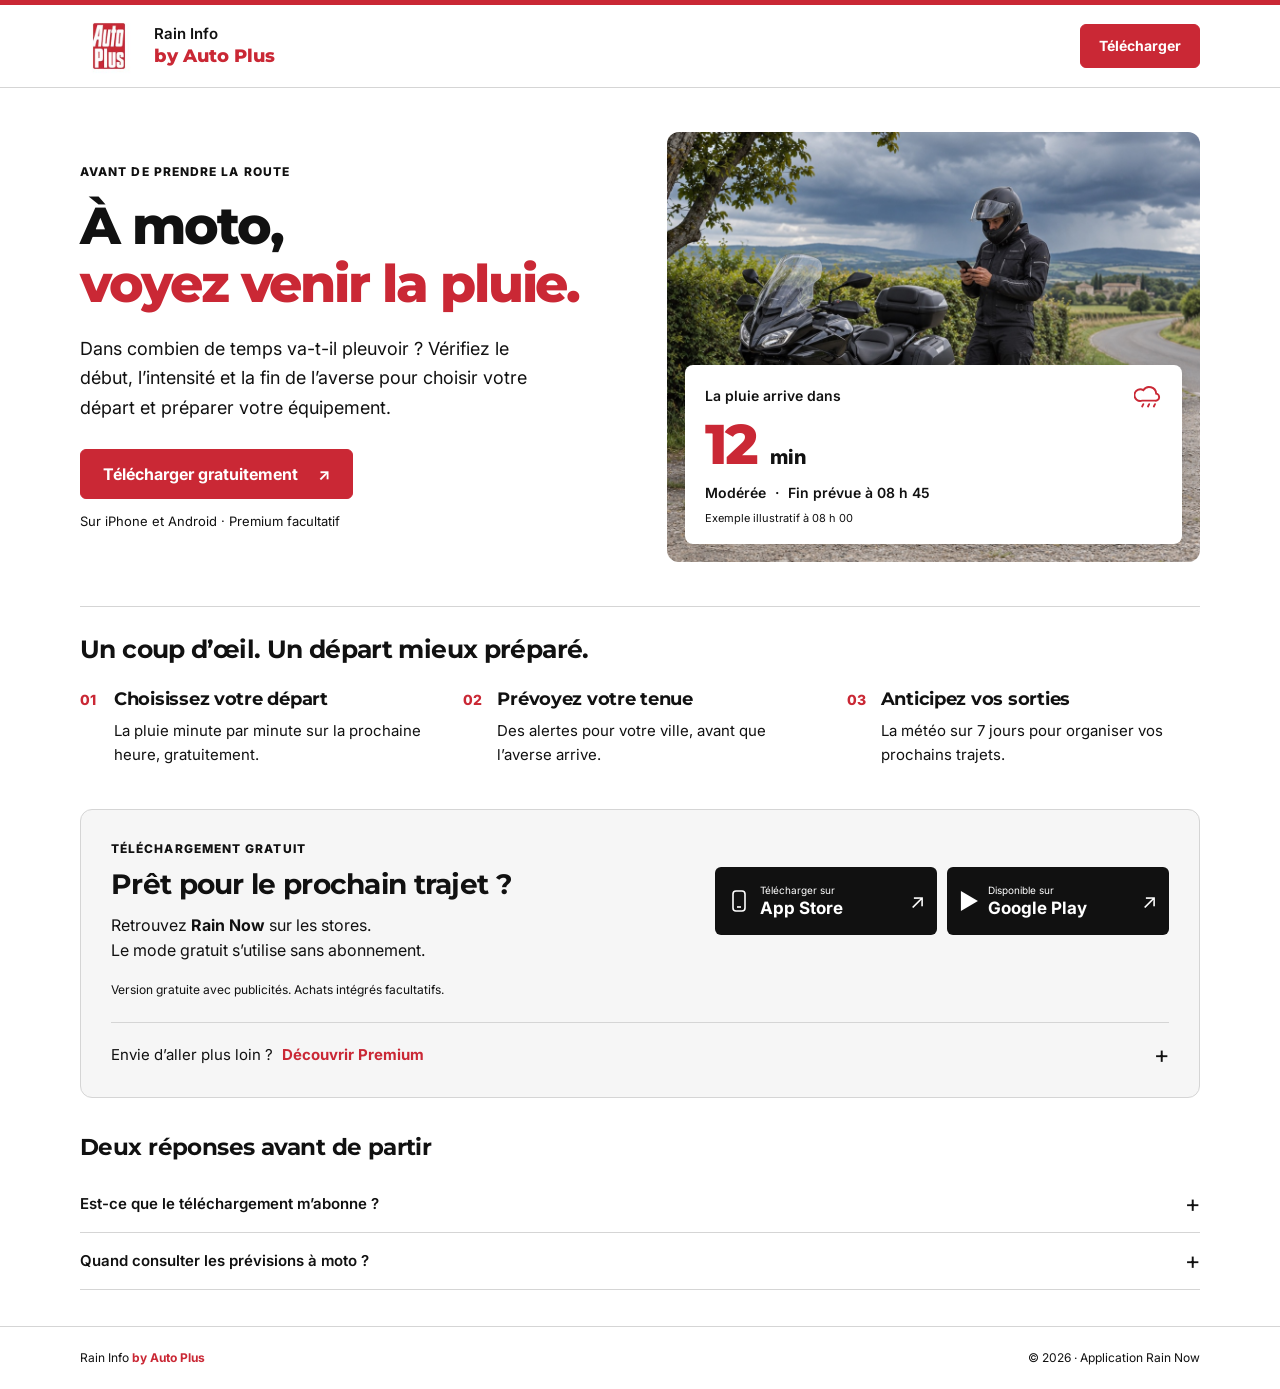
==== commit d36f9655: "Raccourcir Auto Plus et rétablir des textes noirs lisibles" ====
--- a/auto-plus/index.html
+++ b/auto-plus/index.html
@@ -5,592 +5,87 @@
 <meta name="viewport" content="width=device-width, initial-scale=1">
 <meta name="robots" content="noindex">
 <title>Rain Info by Auto Plus</title>
-<meta name="description" content="Rain Info by Auto Plus : anticipez la pluie avant vos trajets à moto, à vélo ou à pied. Alertes localisées, radar et prévisions pour partir préparé.">
+<meta name="description" content="Avant de partir à moto, voyez quand la pluie arrive. Téléchargez gratuitement Rain Now. Premium est facultatif.">
 <meta name="theme-color" content="#ffffff">
 <meta name="color-scheme" content="light">
 <link rel="preconnect" href="https://fonts.googleapis.com">
 <link rel="preconnect" href="https://fonts.gstatic.com" crossorigin>
-<link href="https://fonts.googleapis.com/css2?family=Inter:wght@400;500;600;700&family=Montserrat:wght@500;600;700&family=Playfair+Display:wght@500;600;700&display=swap" rel="stylesheet">
-<style>
-:root{
-  --night:#0a1f44; --night2:#123a7a; --sky:#3d8bff; --sky2:#7cc4ff; --cyan:#4fe0ff;
-  --bg:#f3f7fd; --surface:#ffffff; --ink:#0d1b33; --muted:#43526b; --line:#d6e2f2;
-  --ok:#0f7a45; --focus:#ffb000; --rain1:#4fe0ff; --rain2:#3d8bff; --rain3:#8a5cff;
-}
-@media (prefers-color-scheme: dark){
-  :root:not([data-theme="light"]){ --bg:#071530; --surface:#0f2550; --ink:#eef4ff; --muted:#b9c8e3; --line:#24427a; --ok:#4fd98e; }
-}
-:root[data-theme="dark"]{ --bg:#071530; --surface:#0f2550; --ink:#eef4ff; --muted:#b9c8e3; --line:#24427a; --ok:#4fd98e; }
-*{box-sizing:border-box}
-html{font-size:118.75%;scroll-behavior:smooth} /* 19px de base */
-@media (prefers-reduced-motion: reduce){html{scroll-behavior:auto}*{animation:none!important;transition:none!important}}
-body{margin:0;background:var(--bg);color:var(--ink);font-family:"Inter",system-ui,sans-serif;line-height:1.6;overflow-x:hidden}
-h1,h2,h3{font-family:"Montserrat",system-ui,sans-serif;font-weight:800;line-height:1.15;margin:0 0 .5em;letter-spacing:-.01em}
-h1{font-size:clamp(2.1rem,6vw,3.3rem)} h2{font-size:clamp(1.6rem,4vw,2.3rem)} h3{font-size:1.2rem;font-weight:700}
-p{margin:0 0 1em}
-:focus-visible{outline:4px solid var(--focus);outline-offset:3px;border-radius:8px}
-.sr{position:absolute!important;width:1px;height:1px;overflow:hidden;clip:rect(0 0 0 0);white-space:nowrap}
-.skip{position:absolute;left:-999px;top:0;background:#000;color:#fff;padding:.6em 1em;z-index:20}
-.skip:focus{left:16px;top:16px}
-.wrap{max-width:1120px;margin:0 auto;padding:0 16px}
-.btn{display:inline-flex;align-items:center;justify-content:center;gap:.5em;border:0;border-radius:999px;
-  padding:.9em 1.7em;font-family:"Montserrat",sans-serif;font-weight:800;font-size:1.05rem;text-decoration:none;cursor:pointer;min-height:58px;
-  background:linear-gradient(135deg,var(--cyan),var(--sky));color:#06183a;box-shadow:0 10px 30px rgba(61,139,255,.45);transition:transform .15s}
-.btn:hover{transform:translateY(-2px)}
-.btn.light{background:#fff;color:var(--night);box-shadow:none}
-
-/* ---------- En-tête + héros ---------- */
-.hero{position:relative;color:#fff;background:
-  radial-gradient(900px 500px at 85% 10%,rgba(79,224,255,.25),transparent 60%),
-  radial-gradient(700px 500px at 0% 100%,rgba(138,92,255,.25),transparent 60%),
-  linear-gradient(170deg,var(--night) 0%,var(--night2) 100%);overflow:hidden}
-.hero::after{content:"";position:absolute;inset:0;pointer-events:none;opacity:.35;
-  background-image:repeating-linear-gradient(105deg,transparent 0 22px,rgba(255,255,255,.12) 22px 23px);
-  mask-image:linear-gradient(to bottom,#000,transparent 70%);animation:pluie 1.2s linear infinite}
-@keyframes pluie{to{background-position:-24px 60px}}
-nav.top{position:relative;z-index:2;display:flex;align-items:center;justify-content:space-between;padding:1em 0}
-.logo{display:flex;align-items:center;gap:.55em;color:#fff;text-decoration:none;font-family:"Montserrat",sans-serif;font-weight:800;font-size:1.3rem}
-.logo i{width:42px;height:42px;border-radius:12px;display:grid;place-items:center;font-style:normal;
-  background:linear-gradient(135deg,var(--cyan),var(--sky));box-shadow:0 6px 18px rgba(79,224,255,.4)}
-nav.top .btn{min-height:48px;padding:.6em 1.2em;font-size:.95rem}
-.hero-in{position:relative;z-index:2;display:grid;gap:2.5em;align-items:center;padding:2.5em 0 4em}
-@media(min-width:880px){.hero-in{grid-template-columns:1.1fr .9fr;padding:3.5em 0 5em}}
-.pill{display:inline-block;background:rgba(255,255,255,.12);border:1px solid rgba(255,255,255,.25);border-radius:999px;padding:.35em 1em;font-weight:700;margin-bottom:1.1em}
-.hero .lead{font-size:1.25rem;color:#d7e6ff;max-width:34ch}
-.hero h1 span{background:linear-gradient(90deg,var(--cyan),var(--sky2));-webkit-background-clip:text;background-clip:text;color:transparent}
-.cta-row{display:flex;flex-wrap:wrap;gap:1em;align-items:center;margin-top:1.6em}
-.cta-row small{color:#c3d6f7;font-size:.95rem}
-
-/* ---------- Téléphone ---------- */
-.stores{display:flex;gap:.8em;flex-wrap:wrap;margin-top:1.4em}
-.store{display:flex;align-items:center;gap:.6em;background:#000;color:#fff;border:1px solid rgba(255,255,255,.3);border-radius:12px;padding:.5em 1em;text-decoration:none;font-size:.85rem;line-height:1.2}
-.store b{display:block;font-size:1.05rem}
-.phone{position:relative;width:min(320px,82vw);aspect-ratio:9/19;margin:0 auto;border-radius:46px;padding:12px;
-  background:linear-gradient(145deg,#2a3c5e,#0b1426);box-shadow:0 40px 80px rgba(0,0,0,.5),inset 0 0 0 2px rgba(255,255,255,.08)}
-.screen{position:relative;height:100%;border-radius:36px;overflow:hidden;background:#0c2a5c}
-.notch{position:absolute;top:10px;left:50%;transform:translateX(-50%);width:90px;height:24px;border-radius:20px;background:#000;z-index:5}
-.map{position:absolute;inset:0;background:
-  linear-gradient(115deg,transparent 48%,rgba(255,255,255,.07) 49% 51%,transparent 52%),
-  linear-gradient(25deg,transparent 60%,rgba(255,255,255,.06) 61% 62%,transparent 63%),
-  radial-gradient(circle at 70% 75%,#16407e 0 18%,transparent 19%),
-  linear-gradient(160deg,#103368,#0b2550)}
-.cloud{position:absolute;border-radius:50%;filter:blur(14px);opacity:.85;animation:drift 9s ease-in-out infinite alternate}
-.c1{width:190px;height:150px;left:-40px;top:22%;background:radial-gradient(circle,var(--rain3) 0 20%,var(--rain2) 45%,var(--rain1) 70%,transparent 72%)}
-.c2{width:140px;height:110px;left:45%;top:48%;background:radial-gradient(circle,var(--rain2) 0 30%,var(--rain1) 65%,transparent 68%);animation-delay:-4s}
-@keyframes drift{to{transform:translate(55px,25px) scale(1.08)}}
-.me{position:absolute;left:58%;top:40%;width:18px;height:18px;border-radius:50%;background:#fff;border:4px solid var(--sky);box-shadow:0 0 0 10px rgba(61,139,255,.3)}
-.notif{position:absolute;left:12px;right:12px;top:46px;z-index:4;background:rgba(255,255,255,.95);color:#0d1b33;border-radius:18px;padding:.7em .8em;
-  display:flex;gap:.6em;align-items:center;font-size:.8rem;line-height:1.3;box-shadow:0 10px 30px rgba(0,0,0,.35);animation:pop 4s ease-in-out infinite}
-.notif i{flex:none;width:34px;height:34px;border-radius:9px;display:grid;place-items:center;font-style:normal;background:linear-gradient(135deg,var(--cyan),var(--sky))}
-@keyframes pop{0%,8%{transform:translateY(-130%);opacity:0}15%,85%{transform:none;opacity:1}100%{transform:translateY(-130%);opacity:0}}
-.sheet{position:absolute;left:0;right:0;bottom:0;z-index:4;background:rgba(7,21,48,.88);backdrop-filter:blur(8px);color:#fff;border-radius:24px 24px 0 0;padding:1em 1em 1.2em}
-.sheet b{font-family:"Montserrat",sans-serif;font-size:1.05rem}
-.sheet small{display:block;color:#a9c1ea;font-size:.75rem}
-.chart{display:flex;align-items:flex-end;gap:3px;height:60px;margin-top:.7em}
-.chart span{flex:1;border-radius:3px 3px 0 0;background:linear-gradient(to top,var(--rain2),var(--rain1))}
-.chart-x{display:flex;justify-content:space-between;font-size:.65rem;color:#a9c1ea;margin-top:.3em}
-
-/* ---------- Sections ---------- */
-section{padding:4em 0}
-.kicker{display:inline-block;color:var(--sky);font-weight:700;text-transform:uppercase;letter-spacing:.08em;font-size:.85rem;margin-bottom:.6em}
-.center{text-align:center;max-width:720px;margin:0 auto 2.5em}
-.center p{color:var(--muted);font-size:1.1rem}
-.feat{display:grid;gap:1.2em}
-@media(min-width:720px){.feat{grid-template-columns:repeat(2,1fr)}}
-@media(min-width:1000px){.feat{grid-template-columns:repeat(3,1fr)}}
-.card{background:var(--surface);border:1px solid var(--line);border-radius:24px;padding:1.6em;box-shadow:0 8px 30px rgba(13,40,90,.06)}
-.card .ico{width:58px;height:58px;border-radius:16px;display:grid;place-items:center;font-size:1.7rem;margin-bottom:.8em;background:linear-gradient(135deg,rgba(79,224,255,.25),rgba(61,139,255,.25))}
-.card p{color:var(--muted);margin:0}
-.big-num{font-family:"Montserrat",sans-serif;font-weight:800;font-size:1.6rem;color:var(--sky)}
-
-.band{background:linear-gradient(135deg,var(--night),var(--night2));color:#fff;border-radius:32px;padding:2.4em 1.6em;display:grid;gap:1.6em;text-align:center}
-@media(min-width:720px){.band{grid-template-columns:repeat(3,1fr);padding:2.8em}}
-.band b{display:block;font-family:"Montserrat",sans-serif;font-size:2.4rem;font-weight:800;background:linear-gradient(90deg,var(--cyan),var(--sky2));-webkit-background-clip:text;background-clip:text;color:transparent}
-.band span{color:#cfe0ff}
-
-.steps{display:grid;gap:1.2em;counter-reset:s}
-@media(min-width:820px){.steps{grid-template-columns:repeat(3,1fr)}}
-.step{counter-increment:s;position:relative;padding-top:3.4em}
-.step::before{content:counter(s);position:absolute;top:1.3em;left:1.6em;width:2.4em;height:2.4em;border-radius:50%;display:grid;place-items:center;
-  background:linear-gradient(135deg,var(--cyan),var(--sky));color:#06183a;font-weight:800;font-family:"Montserrat",sans-serif}
-.step.card{padding-top:4.6em}
-
-/* Comparatif */
-.cmp-wrap{max-width:860px;margin:0 auto;border-radius:28px;background:var(--surface);border:1px solid var(--line);box-shadow:0 20px 50px rgba(13,40,90,.10);padding:.6em}
-table.cmp{width:100%;border-collapse:separate;border-spacing:0;table-layout:fixed}
-table.cmp col.c-feat{width:50%} table.cmp col.c-free,table.cmp col.c-pro{width:25%}
-table.cmp th,table.cmp td{padding:1em .6em;text-align:center;vertical-align:middle;border-bottom:1px solid var(--line)}
-table.cmp tbody tr:last-child th,table.cmp tbody tr:last-child td{border-bottom:0}
-table.cmp th[scope=row]{text-align:left;font-weight:700;font-size:1.02rem;padding-left:1em}
-table.cmp th[scope=row] span{display:block;font-weight:400;font-size:.88rem;color:var(--muted)}
-table.cmp thead td{border-bottom:0}
-table.cmp thead th{border-bottom:0;padding-top:1.2em;font-family:"Montserrat",sans-serif;font-size:1.05rem}
-table.cmp thead th.free{color:var(--muted)}
-table.cmp .pro{background:linear-gradient(180deg,rgba(79,224,255,.16),rgba(61,139,255,.16))}
-table.cmp thead th.pro{border-radius:20px 20px 0 0;color:var(--ink)}
-table.cmp thead th.pro em{display:block;font-style:normal;font-size:.75rem;font-weight:800;text-transform:uppercase;letter-spacing:.06em;color:var(--sky);margin-bottom:.2em}
-table.cmp tbody tr:last-child td.pro{border-radius:0 0 20px 20px}
-.mk{display:inline-grid;place-items:center;width:2.1em;height:2.1em;border-radius:50%;font-weight:800;font-size:1.05rem}
-.mk.y{background:linear-gradient(135deg,var(--cyan),var(--sky));color:#06183a;box-shadow:0 6px 16px rgba(61,139,255,.35)}
-.mk.n{background:var(--bg);color:var(--muted);border:2px solid var(--line)}
-.lim{display:inline-block;font-size:.85rem;font-weight:700;color:var(--muted);background:var(--bg);border-radius:999px;padding:.25em .7em}
-.cmp-cta{text-align:center;margin-top:1.8em}
-@media(max-width:560px){
-  table.cmp col.c-feat{width:46%} table.cmp col.c-free,table.cmp col.c-pro{width:27%}
-  table.cmp th[scope=row]{padding-left:.6em;font-size:.95rem}
-  table.cmp th[scope=row] span{display:none}
-  table.cmp thead th{font-size:.76rem;padding-left:.1em;padding-right:.1em;letter-spacing:-.01em}
-  table.cmp thead th.pro em{font-size:.6rem;letter-spacing:.02em}
-  .lim{font-size:.75rem;padding:.25em .5em;white-space:nowrap}
-}
-.y{color:var(--ok);font-weight:700}.n{color:var(--muted)}
-
-/* Formules */
-#abonnement{background:linear-gradient(170deg,var(--night),var(--night2));color:#fff}
-#abonnement .center p{color:#cfe0ff}
-.plans{display:grid;gap:1.2em;max-width:820px;margin:0 auto}
-@media(min-width:720px){.plans{grid-template-columns:1fr 1fr}}
-.plan{position:relative;display:block;cursor:pointer;border-radius:26px;padding:1.8em 1.6em;background:rgba(255,255,255,.07);border:3px solid rgba(255,255,255,.18);transition:border-color .15s,background .15s}
-.plan:has(input:checked){border-color:var(--cyan);background:rgba(79,224,255,.12)}
-.plan:has(input:focus-visible){outline:4px solid var(--focus);outline-offset:3px}
-.plan input{position:absolute;opacity:0;pointer-events:none}
-.plan .check{position:absolute;top:1.4em;right:1.4em;width:30px;height:30px;border-radius:50%;border:3px solid rgba(255,255,255,.5)}
-.plan:has(input:checked) .check{border-color:var(--cyan);background:var(--cyan);box-shadow:inset 0 0 0 5px var(--night)}
-.badge{display:inline-block;background:linear-gradient(90deg,var(--cyan),var(--sky2));color:#06183a;border-radius:999px;padding:.2em .9em;font-size:.85rem;font-weight:800;margin-bottom:.8em}
-.price{font-family:"Montserrat",sans-serif;font-weight:800;font-size:2.6rem;line-height:1}
-.price small{font-size:1rem;font-weight:500;color:#cfe0ff}
-.plan p{color:#cfe0ff;margin:.8em 0 0}
-.pay{text-align:center;margin-top:2em}
-.pay .btn{width:100%;max-width:520px;font-size:1.15rem;min-height:64px}
-.reassure{list-style:none;padding:0;margin:2em auto 0;max-width:820px;display:grid;gap:.7em}
-@media(min-width:720px){.reassure{grid-template-columns:1fr 1fr}}
-.reassure li{display:flex;gap:.6em;align-items:center;color:#e3eeff}
-.reassure li::before{content:"✓";flex:none;width:1.7em;height:1.7em;border-radius:50%;display:grid;place-items:center;background:rgba(79,224,255,.2);color:var(--cyan);font-weight:800}
-
-/* FAQ */
-.faq{max-width:780px;margin:0 auto}
-details{background:var(--surface);border:1px solid var(--line);border-radius:18px;padding:1.1em 1.3em;margin-bottom:.8em}
-summary{cursor:pointer;font-weight:700;font-size:1.08rem;list-style:none;display:flex;justify-content:space-between;gap:1em}
-summary::after{content:"+";font-size:1.5rem;line-height:1;color:var(--sky)}
-details[open] summary::after{content:"–"}
-details p{margin:.8em 0 0;color:var(--muted)}
-
-.final{text-align:center}
-footer{padding:2.4em 0;border-top:1px solid var(--line);color:var(--muted);font-size:.9rem;text-align:center}
-footer a{color:var(--muted);margin:0 .4em}
-
-
-/* ---------- Galerie d'écrans ---------- */
-.shots{background:linear-gradient(170deg,#eaf2ff,var(--bg))}
-@media (prefers-color-scheme: dark){:root:not([data-theme="light"]) .shots{background:linear-gradient(170deg,#0c2149,var(--bg))}}
-:root[data-theme="dark"] .shots{background:linear-gradient(170deg,#0c2149,var(--bg))}
-.gallery{display:grid;grid-template-columns:repeat(4,1fr);gap:1.4em;align-items:start}
-.shot{margin:0;text-align:center}
-.shot figcaption{margin-top:1em;font-weight:700;font-family:"Montserrat",sans-serif;font-size:1.02rem}
-.shot figcaption span{display:block;font-family:"Inter",sans-serif;font-weight:400;color:var(--muted);font-size:.9rem}
-.mini{width:100%;max-width:240px;border-radius:38px;padding:9px}
-.mini .screen{border-radius:30px;color:#fff;font-size:.72rem;line-height:1.35;text-align:left}
-.mini .notch{width:70px;height:20px;top:8px}
-.scr-pad{position:absolute;inset:0;padding:38px 12px 12px;display:flex;flex-direction:column;gap:8px;background:linear-gradient(170deg,#0f2f66,#0a1f44)}
-.scr-h{font-family:"Montserrat",sans-serif;font-weight:800;font-size:.95rem}
-.scr-s{color:#a9c1ea;font-size:.68rem}
-.tile{background:rgba(255,255,255,.08);border-radius:14px;padding:9px 10px}
-.timeline{position:absolute;left:10px;right:10px;bottom:12px;z-index:4;background:rgba(7,21,48,.9);border-radius:16px;padding:9px 10px}
-.timeline .track{height:6px;border-radius:3px;background:linear-gradient(90deg,var(--rain1),var(--rain2),var(--rain3),rgba(255,255,255,.2));margin:7px 0 4px;position:relative}
-.timeline .track i{position:absolute;left:38%;top:-5px;width:16px;height:16px;border-radius:50%;background:#fff;box-shadow:0 0 0 4px rgba(61,139,255,.5)}
-.timeline .lbl{display:flex;justify-content:space-between;color:#a9c1ea;font-size:.62rem}
-.legend{position:absolute;top:38px;right:10px;z-index:4;background:rgba(7,21,48,.85);border-radius:10px;padding:6px 8px;font-size:.6rem}
-.legend span{display:flex;align-items:center;gap:5px}
-.legend span::before{content:"";width:10px;height:10px;border-radius:3px;background:var(--c)}
-.hours{display:flex;align-items:flex-end;gap:2px;height:90px}
-.hours span{flex:1;border-radius:2px 2px 0 0;background:linear-gradient(to top,var(--rain2),var(--rain1))}
-.hlbl{display:flex;justify-content:space-between;color:#a9c1ea;font-size:.6rem;margin-top:4px}
-.row{display:flex;align-items:center;justify-content:space-between;gap:6px;padding:6px 0;border-bottom:1px solid rgba(255,255,255,.08)}
-.row:last-child{border-bottom:0}
-.row .d{width:3.6em;font-weight:700}
-.row .p{color:var(--cyan);font-weight:700;width:2.8em;text-align:right}
-.row .t{color:#cfe0ff;width:4.4em;text-align:right}
-.lock{position:absolute;inset:0;background:radial-gradient(circle at 30% 20%,#3a5fb0,transparent 55%),linear-gradient(170deg,#1b2f5e,#0a1428);padding:44px 10px 12px;display:flex;flex-direction:column;gap:7px}
-.lock .clock{text-align:center;font-family:"Montserrat",sans-serif;font-weight:700;font-size:2.6rem;line-height:1;margin-bottom:2px}
-.lock .date{text-align:center;color:#cfe0ff;font-size:.72rem;margin-bottom:8px}
-.nt{background:rgba(255,255,255,.92);color:#0d1b33;border-radius:14px;padding:8px 9px;display:flex;gap:7px;align-items:flex-start;font-size:.66rem;line-height:1.3}
-.nt i{flex:none;width:24px;height:24px;border-radius:7px;display:grid;place-items:center;font-style:normal;font-size:.8rem;background:linear-gradient(135deg,var(--cyan),var(--sky))}
-.nt b{font-size:.7rem}
-.nt small{display:block;color:#5a6a82;font-size:.58rem}
-@media(max-width:999px){
-  .gallery{display:flex;overflow-x:auto;scroll-snap-type:x mandatory;gap:1em;padding:0 16px 1em;margin:0 -16px;-webkit-overflow-scrolling:touch;scrollbar-width:none}
-  .gallery::-webkit-scrollbar{display:none}
-  .shot{flex:0 0 62%;max-width:250px;scroll-snap-align:center}
-  .swipe{display:block!important}
-}
-.swipe{display:none;text-align:center;color:var(--muted);font-size:.9rem;margin-top:.4em}
-
-/* ---------- Optimisation mobile ---------- */
-.sticky-cta{display:none}
-@media(max-width:879px){
-  html{font-size:112.5%}
-  section{padding:2.8em 0}
-  .center{margin-bottom:1.8em}
-  .hero-in{gap:1.8em;padding:1.2em 0 2.6em;text-align:center}
-  .hero .lead{margin-left:auto;margin-right:auto}
-  .cta-row{justify-content:center;flex-direction:column;gap:.6em}
-  .cta-row .btn{width:100%;max-width:420px}
-  .stores{justify-content:center}
-  .phone{width:min(250px,68vw);border-radius:38px;padding:10px}
-  .screen{border-radius:30px}
-  .notif{top:40px;font-size:.72rem}
-  .sheet b{font-size:.92rem;white-space:nowrap}
-  .band{grid-template-columns:repeat(3,1fr);gap:.5em}
-  .band b{font-size:1.3rem;white-space:nowrap}
-  .band span{font-size:.78rem;line-height:1.3;display:block}
-  .card{padding:1.3em;border-radius:20px}
-  .feat .card{display:grid;grid-template-columns:auto 1fr;column-gap:1em;align-items:start}
-  .feat .card .ico{grid-row:span 2;margin:0;width:52px;height:52px}
-  .feat .card h3{margin-bottom:.25em}
-  .band{border-radius:24px;padding:1.6em 1em;gap:1.1em}
-  .band b{font-size:2rem}
-  .step.card{padding-top:1.3em;padding-left:4.4em}
-  .step::before{top:1.2em;left:1.1em}
-  .plan{padding:1.4em 1.2em}
-  .price{font-size:2.2rem}
-  .reassure{padding:0 .2em}
-  .final h2{font-size:1.5rem}
-  body{padding-bottom:84px}
-  .sticky-cta{display:flex;position:fixed;left:0;right:0;bottom:0;z-index:30;gap:.8em;align-items:center;justify-content:space-between;
-    padding:.7em 16px calc(.7em + env(safe-area-inset-bottom));background:rgba(10,31,68,.96);backdrop-filter:blur(8px);color:#fff;
-    box-shadow:0 -8px 24px rgba(0,0,0,.25);transition:transform .25s}
-  .sticky-cta.hide{transform:translateY(110%)}
-  .sticky-cta span{font-size:.9rem;line-height:1.25}
-  .sticky-cta b{display:block;font-size:1.05rem}
-  .sticky-cta .btn{min-height:52px;padding:.6em 1.3em;font-size:1rem;flex:none}
-}
-@media(max-width:380px){ nav.top .btn{display:none} }
-</style>
-<link rel="stylesheet" href="assets/brand.css">
-<link rel="stylesheet" href="assets/travel.css">
-<link rel="stylesheet" href="assets/freemium.css">
+<link href="https://fonts.googleapis.com/css2?family=Inter:wght@400;500;600;700&family=Montserrat:wght@600;700;800&display=swap" rel="stylesheet">
+<link rel="stylesheet" href="assets/compact.css">
 </head>
-<body class="edition-auto">
-<a class="skip" href="#contenu">Aller au contenu</a>
-
-<header class="hero">
-  <div class="magazine-bar"><div class="wrap"><span>Auto · Route · Quotidien</span><span>Les services Auto Plus</span></div></div>
-  <div class="magazine-masthead">
-    <img class="publisher-logo masthead-logo" src="assets/auto-plus.jpg" width="150" height="150" alt="Auto Plus">
-    <p>La météo pour vos trajets</p>
-  </div>
-  <div class="wrap">
-    <nav class="top" aria-label="Navigation principale">
-      <a class="service-name" href="#" aria-label="Rain Info by Auto Plus, accueil">Rain Info <span>by Auto Plus</span></a>
-      <div class="service-navigation">
-        <a href="#t-trajets">Vos trajets</a>
-        <a href="#t-shots">L’application</a>
-        <a class="btn" href="#telecharger">Télécharger</a>
-      </div>
-    </nav>
-    <div class="hero-in">
-      <div class="hero-copy">
-        <p class="hero-brand">Rain Info <span>by Auto Plus</span></p>
-        <span class="pill">Le réflexe météo des motards</span>
-        <h1>À moto, anticipez<br><span>la prochaine averse.</span></h1>
-        <p class="lead">Rain Info <span class="brand-by">by Auto Plus</span> indique le début, l’intensité et la fin prévue de la pluie. Avant de monter à moto, préparez votre équipement ou choisissez votre heure de départ avec les bonnes informations.</p>
-        <div class="cta-row">
-          <a class="btn" href="#telecharger">Télécharger gratuitement</a>
-          <a class="hero-secondary" href="#avant-depart">Voir l’exemple <span aria-hidden="true">↗</span></a>
-        </div>
-        <p class="hero-price">Mode gratuit disponible · Premium facultatif</p>
-        <ul class="hero-benefits"><li>1 h de pluie à la minute</li><li>Alertes pour votre ville</li><li>Premium en option</li></ul>
-        <div class="stores" aria-label="Télécharger gratuitement Rain Now">
-          <a class="store" data-store="ios" href="https://apps.apple.com/app/id6535656223" target="_blank" rel="noopener noreferrer"><span aria-hidden="true"><svg width="24" height="24" viewBox="0 0 24 24" fill="none" stroke="currentColor" stroke-width="1.6" stroke-linecap="round" stroke-linejoin="round" aria-hidden="true"><rect x="6" y="2" width="12" height="20" rx="3"/><path d="M10 18h4"/></svg></span><span>Télécharger sur<b>App Store</b></span></a>
-          <a class="store" data-store="android" href="https://play.google.com/store/apps/details?id=com.raintoday.rainalerts" target="_blank" rel="noopener noreferrer"><span aria-hidden="true" style="font-size:1.3rem">▶</span><span>Disponible sur<b>Google Play</b></span></a>
-        </div>
-      </div>
-      <figure class="travel-visual">
-        <img class="travel-photo" src="assets/trajet-moto-averse-v1.jpg" width="1122" height="1402" alt="Un motard à l’arrêt près de sa moto consulte la météo avant de prendre une route de campagne, sous un ciel chargé." fetchpriority="high" decoding="async">
-        <div class="photo-label"><svg width="24" height="24" viewBox="0 0 24 24" fill="none" stroke="currentColor" stroke-width="1.6" stroke-linecap="round" stroke-linejoin="round" aria-hidden="true"><circle cx="6" cy="5" r="2"/><circle cx="18" cy="19" r="2"/><path d="M8 5h8a4 4 0 0 1 0 8H8a3 3 0 0 0 0 6h8"/></svg> Avant le départ</div>
-        <div class="weather-alert">
-          <span class="weather-alert-icon"><svg width="24" height="24" viewBox="0 0 24 24" fill="none" stroke="currentColor" stroke-width="1.6" stroke-linecap="round" stroke-linejoin="round" aria-hidden="true"><path d="M7 16a5 5 0 1 1 1-9 6 6 0 0 1 11 3 3 3 0 0 1-1 6H7"/><path d="m8 19-1 2m6-2-1 2m6-2-1 2"/></svg></span>
-          <div><span class="alert-eyebrow">Exemple à 08 h 00 · Rain Info <span class="brand-by">by Auto Plus</span></span><strong class="rain-countdown"><span>12</span> min</strong><p>avant les premières gouttes</p><span class="rain-summary">Pluie modérée · Fin prévue à 08 h 45</span></div>
-        </div>
-        <figcaption>Préparer le départ. Profiter du trajet.</figcaption>
-      </figure>
-    </div>
+<body>
+<a class="skip-link" href="#contenu">Aller au contenu</a>
+<header class="site-header">
+  <div class="wrap header-inner">
+    <a class="identity" href="#" aria-label="Rain Info by Auto Plus, accueil"><img src="assets/auto-plus.jpg" width="64" height="64" alt="Auto Plus"><span>Rain Info<strong>by Auto Plus</strong></span></a>
+    <a class="btn header-download" href="#telecharger">Télécharger</a>
   </div>
 </header>
+<main id="contenu">
+  <section class="hero wrap" aria-labelledby="t-hero">
+    <div class="hero-copy">
+      <p class="eyebrow">Avant de prendre la route</p>
+      <h1>À moto,<br><span>voyez venir la pluie.</span></h1>
+      <p class="lead">Dans combien de temps va-t-il pleuvoir ? Vérifiez le début, l’intensité et la fin de l’averse pour choisir votre départ et préparer votre équipement.</p>
+      <a class="btn hero-download" href="#telecharger">Télécharger gratuitement <span aria-hidden="true">↗</span></a>
+      <p class="free-note">Sur iPhone et Android · Premium facultatif</p>
+    </div>
+    <figure class="travel-visual">
+      <img class="travel-photo" src="assets/trajet-moto-averse-v1.jpg" width="1122" height="1402" alt="Un motard à l’arrêt consulte son téléphone près de sa moto, avant de partir sous un ciel chargé." fetchpriority="high" decoding="async">
+      <div class="weather-alert">
+        <div class="alert-top"><span>La pluie arrive dans</span><svg width="28" height="28" viewBox="0 0 24 24" fill="none" stroke="currentColor" stroke-width="1.6" stroke-linecap="round" aria-hidden="true"><path d="M7 16a5 5 0 1 1 1-9 6 6 0 0 1 11 3 3 3 0 0 1-1 6H7"/><path d="m8 19-1 2m6-2-1 2m6-2-1 2"/></svg></div>
+        <strong class="rain-countdown">12 <span>min</span></strong>
+        <p class="rain-summary">Modérée <span aria-hidden="true">·</span> Fin prévue à 08 h 45</p>
+        <span class="example-note">Exemple illustratif à 08 h 00</span>
+      </div>
+    </figure>
+  </section>
 
-<main id="contenu">
-  <section class="departure-section" id="avant-depart" aria-labelledby="t-avant-depart">
-    <div class="wrap">
-      <div class="journey-heading"><div><span class="kicker">Avant de démarrer</span><h2 id="t-avant-depart">Les trois infos<br>qui changent la préparation.</h2></div><p>Exemple à 08 h 00 : les premières gouttes sont prévues dans 12 minutes. Préparez votre équipement ou ajustez votre départ.</p></div>
-      <div class="departure-facts"><div><strong>12 <small>min</small></strong><span>Avant le début de la pluie</span></div><div><strong>Modérée</strong><span>Intensité de l’averse</span></div><div><strong>08 h 45</strong><span>Fin prévue de la pluie</span></div></div>
-      <div class="rain-timeline" role="img" aria-label="Exemple illustratif : temps sec de 08 h 00 à 08 h 12, pluie modérée de 08 h 12 à 08 h 45, puis temps sec jusqu’à 09 h 00."><div class="timeline-title"><strong>La prochaine heure, d’un coup d’œil</strong><span>Exemple illustratif</span></div><div class="rain-phases"><span class="phase-dry first">Sec</span><span class="phase-rain">Pluie modérée · 33 min</span><span class="phase-dry last">Sec</span></div><div class="phase-times"><span>08 h 00</span><span>08 h 12</span><span>08 h 45</span><span>09 h 00</span></div></div>
-      <p class="journey-note">Consultez ces informations à l’arrêt, avant le départ ou pendant une pause. Cet exemple n’est pas une prévision météo en direct.</p>
+  <section class="benefits wrap" aria-labelledby="t-benefits">
+    <h2 id="t-benefits">Un coup d’œil. Un départ mieux préparé.</h2>
+    <div class="benefit-grid">
+      <article><span class="benefit-number" aria-hidden="true">01</span><h3>Choisissez votre départ</h3><p>La pluie minute par minute sur la prochaine heure, gratuitement.</p></article>
+      <article><span class="benefit-number" aria-hidden="true">02</span><h3>Prévoyez votre tenue</h3><p>Des alertes pour votre ville, avant que l’averse arrive.</p></article>
+      <article><span class="benefit-number" aria-hidden="true">03</span><h3>Anticipez vos sorties</h3><p>La météo sur 7 jours pour organiser vos prochains trajets.</p></article>
     </div>
   </section>
 
-  <section class="journey-section" aria-labelledby="t-trajets">
-    <div class="wrap">
-      <div class="journey-heading">
-        <div><span class="kicker">Le bon réflexe avant de partir</span><h2 id="t-trajets">Vos trajets méritent<br>un temps d’avance.</h2></div>
-        <p>Une averse ne se prépare pas de la même façon derrière un guidon ou à pied. Gardez les bonnes informations à portée de main, avant le départ.</p>
+  <section class="download wrap" id="telecharger" aria-labelledby="t-download">
+    <div class="download-panel">
+      <div class="download-top">
+        <div><p class="eyebrow">Téléchargement gratuit</p><h2 id="t-download">Prêt pour le prochain trajet ?</h2><p>Retrouvez <strong>Rain Now</strong> sur les stores.<br>Le mode gratuit s’utilise sans abonnement.</p></div>
+        <div class="stores" aria-label="Télécharger gratuitement Rain Now">
+          <a class="store" data-store="ios" href="https://apps.apple.com/app/id6535656223" target="_blank" rel="noopener noreferrer"><svg width="24" height="24" viewBox="0 0 24 24" fill="none" stroke="currentColor" stroke-width="1.6" aria-hidden="true"><rect x="6" y="2" width="12" height="20" rx="3"/><path d="M10 18h4"/></svg><span>Télécharger sur<strong>App Store</strong></span><span class="store-arrow" aria-hidden="true">↗</span></a>
+          <a class="store" data-store="android" href="https://play.google.com/store/apps/details?id=com.raintoday.rainalerts" target="_blank" rel="noopener noreferrer"><span class="play-icon" aria-hidden="true">▶</span><span>Disponible sur<strong>Google Play</strong></span><span class="store-arrow" aria-hidden="true">↗</span></a>
+        </div>
       </div>
-      <div class="journey-grid">
-        <article class="journey-card"><span class="journey-index" aria-hidden="true">01</span><span class="journey-icon"><svg width="24" height="24" viewBox="0 0 24 24" fill="none" stroke="currentColor" stroke-width="1.6" stroke-linecap="round" stroke-linejoin="round" aria-hidden="true"><circle cx="6" cy="5" r="2"/><circle cx="18" cy="19" r="2"/><path d="M8 5h8a4 4 0 0 1 0 8H8a3 3 0 0 0 0 6h8"/></svg></span><h3>Avant de monter à moto</h3><p>Consultez le radar, préparez votre tenue de pluie et choisissez votre moment pour partir.</p><span class="journey-tag">Pour les motards</span></article>
-        <article class="journey-card"><span class="journey-index" aria-hidden="true">02</span><span class="journey-icon"><svg width="24" height="24" viewBox="0 0 24 24" fill="none" stroke="currentColor" stroke-width="1.6" stroke-linecap="round" stroke-linejoin="round" aria-hidden="true"><path d="M3 12a9 9 0 0 1 18 0H3m9 0v7a2 2 0 0 0 4 0M12 2v1"/></svg></span><h3>Pour le trajet du quotidien</h3><p>À vélo ou à pied, prévoyez un vêtement adapté ou un parapluie pour le chemin du retour.</p><span class="journey-tag">Pour les déplacements</span></article>
-        <article class="journey-card"><span class="journey-index" aria-hidden="true">03</span><span class="journey-icon"><svg width="24" height="24" viewBox="0 0 24 24" fill="none" stroke="currentColor" stroke-width="1.6" stroke-linecap="round" stroke-linejoin="round" aria-hidden="true"><circle cx="12" cy="12" r="9"/><path d="M12 7v5l3 2"/></svg></span><h3>Quand une averse approche</h3><p>Repérez son arrivée et sa durée prévue pour organiser un départ ou une pause.</p><span class="journey-tag">Pour les imprévus</span></article>
-      </div>
-      <p class="journey-note">Les prévisions se consultent à l’arrêt, avant de partir ou pendant une pause.</p>
+      <p class="download-note">Version gratuite avec publicités. Achats intégrés facultatifs.</p>
+      <details class="premium" id="abonnement">
+        <summary><span>Envie d’aller plus loin ? <strong>Découvrir Premium</strong></span><span class="disclosure-icon" aria-hidden="true">+</span></summary>
+        <div class="premium-content">
+          <p>Jusqu’à 4 h de pluie à la minute, radar animé, alertes à votre position et aucune publicité. Prévisions étendues et widgets sur iPhone compatible.</p>
+          <form id="pay-form">
+            <fieldset>
+              <legend class="sr">Formule d’abonnement</legend>
+              <div class="plans">
+                <label class="plan"><input type="radio" name="plan" value="annuel" checked><span><strong>19,99 € <small>/ an</small></strong><span>Soit 1,67 € par mois</span></span></label>
+                <label class="plan"><input type="radio" name="plan" value="mensuel"><span><strong>1,99 € <small>/ mois</small></strong><span>Facturation mensuelle</span></span></label>
+              </div>
+            </fieldset>
+            <button class="btn" type="submit">Continuer avec Premium</button>
+          </form>
+        </div>
+      </details>
     </div>
   </section>
 
-  <section class="features-section" aria-labelledby="t-fonc">
-    <div class="wrap">
-      <div class="center">
-        <span class="kicker">Fonctionnalités</span>
-        <h2 id="t-fonc">L’essentiel, avant de prendre la route</h2>
-        <p>Repérez l’arrivée des averses, préparez votre équipement et choisissez votre moment pour partir.</p>
-      </div>
-      <div class="feat">
-        <div class="card"><div class="ico" aria-hidden="true"><svg width="24" height="24" viewBox="0 0 24 24" fill="none" stroke="currentColor" stroke-width="1.6" stroke-linecap="round" stroke-linejoin="round" aria-hidden="true"><circle cx="12" cy="12" r="9"/><path d="M12 7v5l3 2"/></svg></div><span class="feature-tier">Gratuit</span><h3>La pluie, minute par minute</h3><p>Le début, l’intensité et la fin de la pluie sur les 60 prochaines minutes, pour préparer votre activité.</p></div>
-        <div class="card"><div class="ico" aria-hidden="true"><svg width="24" height="24" viewBox="0 0 24 24" fill="none" stroke="currentColor" stroke-width="1.6" stroke-linecap="round" stroke-linejoin="round" aria-hidden="true"><path d="M18 8a6 6 0 0 0-12 0c0 7-3 7-3 9h18c0-2-3-2-3-9"/><path d="M10 21h4"/></svg></div><span class="feature-tier">Gratuit et Premium</span><h3>Des alertes avant l’averse</h3><p>Des alertes pour votre ville en mode gratuit ; la position exacte avec Premium. Réglez l’intensité et les heures calmes.</p></div>
-        <div class="card"><div class="ico" aria-hidden="true"><svg width="24" height="24" viewBox="0 0 24 24" fill="none" stroke="currentColor" stroke-width="1.6" stroke-linecap="round" stroke-linejoin="round" aria-hidden="true"><rect x="3" y="5" width="18" height="16" rx="2"/><path d="M7 3v4m10-4v4M3 11h18m-13 5h2m4 0h2"/></svg></div><span class="feature-tier">Gratuit</span><h3>La météo sur 7 jours</h3><p>Consultez la météo de la semaine. Suivez votre ville ou d’autres lieux pour préparer vos projets.</p></div>
-        <div class="card"><div class="ico" aria-hidden="true"><svg width="24" height="24" viewBox="0 0 24 24" fill="none" stroke="currentColor" stroke-width="1.6" stroke-linecap="round" stroke-linejoin="round" aria-hidden="true"><circle cx="12" cy="12" r="9"/><circle cx="12" cy="12" r="5"/><path d="m12 12 7-7"/></svg></div><span class="feature-tier">Premium</span><h3>Le radar animé</h3><p>Regardez les averses se déplacer et leur évolution jusqu’à deux heures à l’avance.</p></div>
-        <div class="card"><div class="ico" aria-hidden="true"><svg width="24" height="24" viewBox="0 0 24 24" fill="none" stroke="currentColor" stroke-width="1.6" stroke-linecap="round" stroke-linejoin="round" aria-hidden="true"><path d="M4 4v16h17M8 16v-4m5 4V8m5 8V5"/></svg></div><span class="feature-tier">Premium</span><h3>Voir plus loin</h3><p>Jusqu’à 4 h de pluie à la minute, 4 jours de météo heure par heure et des prévisions étendues jusqu’à 30 jours selon la version.</p></div>
-        <div class="card"><div class="ico" aria-hidden="true"><svg width="24" height="24" viewBox="0 0 24 24" fill="none" stroke="currentColor" stroke-width="1.6" stroke-linecap="round" stroke-linejoin="round" aria-hidden="true"><rect x="6" y="2" width="12" height="20" rx="3"/><path d="M10 18h4"/></svg></div><span class="feature-tier">Premium · iPhone</span><h3>La pluie visible sans ouvrir l’app</h3><p>Widgets et Live Activity : gardez le délai avant la pluie sur l’écran d’accueil, l’écran verrouillé ou la Dynamic Island compatible.</p></div>
-      </div>
-      <ul class="supporting-features"><li>Plusieurs villes</li><li>14 langues</li><li>Mode clair et sombre</li><li>Sans publicité avec Premium</li></ul>
-    </div>
-  </section>
-
-  <section class="shots" aria-labelledby="t-shots">
-    <div class="wrap">
-      <div class="center">
-        <span class="kicker">L'application en images</span>
-        <h2 id="t-shots">La pluie, en un coup d’œil</h2>
-        <p>Des alertes, une carte et des prévisions lisibles : les informations utiles pour préparer votre départ.</p>
-      </div>
-      <div class="gallery">
-
-        <figure class="shot">
-          <div class="phone mini" role="img" aria-label="Écran radar : carte avec les zones de pluie colorées selon leur force et une barre pour voir l'évolution dans l'heure.">
-            <div class="screen" aria-hidden="true">
-              <div class="notch"></div>
-              <div class="map"></div>
-              <div class="cloud c1"></div>
-              <div class="cloud c2"></div>
-              <div class="me"></div>
-              <div class="legend"><span style="--c:var(--rain1)">Faible</span><span style="--c:var(--rain2)">Modérée</span><span style="--c:var(--rain3)">Forte</span></div>
-              <div class="timeline"><b>Radar · 14 h 20</b><div class="track"><i></i></div><div class="lbl"><span>14 h</span><span>14 h 30</span><span>15 h</span></div></div>
-            </div>
-          </div>
-          <figcaption>Le radar en direct<span>La pluie qui avance, en couleurs</span></figcaption>
-        </figure>
-
-        <figure class="shot">
-          <div class="phone mini" role="img" aria-label="Écran de verrouillage avec trois notifications Rain Info by Auto Plus : pluie dans 10 minutes, fin de la pluie à 15 h 40, orage prévu ce soir.">
-            <div class="screen" aria-hidden="true">
-              <div class="notch"></div>
-              <div class="lock">
-                <div class="clock">14:02</div>
-                <div class="date">mardi 3 novembre</div>
-                <div class="nt"><i>🌧️</i><div><b>Pluie dans 10 min</b><small>Rain Info <span class="brand-by">by Auto Plus</span> · maintenant</small>Pluie modérée chez vous à 14 h 12.</div></div>
-                <div class="nt"><i>🌤️</i><div><b>Fin de la pluie à 15 h 40</b><small>Rain Info <span class="brand-by">by Auto Plus</span> · il y a 2 min</small>Le temps de ressortir après.</div></div>
-                <div class="nt"><i>⛈️</i><div><b>Orage ce soir</b><small>Rain Info <span class="brand-by">by Auto Plus</span> · ce matin</small>Vers 21 h. Pensez à vos déplacements.</div></div>
-              </div>
-            </div>
-          </div>
-          <figcaption>Les alertes<span>Prévenu, même téléphone verrouillé</span></figcaption>
-        </figure>
-
-        <figure class="shot">
-          <div class="phone mini" role="img" aria-label="Écran des prévisions horaires : graphique de pluie heure par heure et résumé : pluie cet après-midi, sec demain matin.">
-            <div class="screen" aria-hidden="true">
-              <div class="notch"></div>
-              <div class="scr-pad">
-                <div><div class="scr-h">Les prochaines heures</div><div class="scr-s">Chez vous</div></div>
-                <div class="tile">
-                  <div class="hours">
-                    <span style="height:5%"></span><span style="height:10%"></span><span style="height:35%"></span><span style="height:80%"></span><span style="height:95%"></span><span style="height:60%"></span><span style="height:25%"></span><span style="height:5%"></span><span style="height:3%"></span><span style="height:3%"></span><span style="height:3%"></span><span style="height:8%"></span><span style="height:20%"></span><span style="height:45%"></span><span style="height:30%"></span><span style="height:10%"></span>
-                  </div>
-                  <div class="hlbl"><span>Auj.</span><span>Ce soir</span><span>Demain</span></div>
-                </div>
-                <div class="tile">☔ <b>Cet après-midi</b><br><span class="scr-s">Pluie de 14 h à 16 h</span></div>
-                <div class="tile">☀️ <b>Demain matin</b><br><span class="scr-s">Temps sec pour vos déplacements</span></div>
-              </div>
-            </div>
-          </div>
-          <figcaption>Les prévisions horaires<span>Jusqu’à 4 jours heure par heure avec Premium</span></figcaption>
-        </figure>
-
-        <figure class="shot">
-          <div class="phone mini" role="img" aria-label="Écran des prévisions étendues : liste des jours avec icône météo, risque de pluie et températures.">
-            <div class="screen" aria-hidden="true">
-              <div class="notch"></div>
-              <div class="scr-pad">
-                <div><div class="scr-h">Prévisions étendues</div><div class="scr-s">Risque de pluie · températures</div></div>
-                <div class="tile" style="padding:4px 10px">
-                  <div class="row"><span class="d">Lun.</span><span>🌧️</span><span class="p">80 %</span><span class="t">8° / 13°</span></div>
-                  <div class="row"><span class="d">Mar.</span><span>🌦️</span><span class="p">40 %</span><span class="t">7° / 12°</span></div>
-                  <div class="row"><span class="d">Mer.</span><span>☀️</span><span class="p">5 %</span><span class="t">6° / 14°</span></div>
-                  <div class="row"><span class="d">Jeu.</span><span>⛅</span><span class="p">15 %</span><span class="t">7° / 13°</span></div>
-                  <div class="row"><span class="d">Ven.</span><span>🌧️</span><span class="p">70 %</span><span class="t">9° / 12°</span></div>
-                  <div class="row"><span class="d">Sam.</span><span>⛅</span><span class="p">20 %</span><span class="t">8° / 15°</span></div>
-                  <div class="row"><span class="d">Dim.</span><span>☀️</span><span class="p">5 %</span><span class="t">6° / 16°</span></div>
-                </div>
-              </div>
-            </div>
-          </div>
-          <figcaption>Les jours à venir<span>Pour prévoir trajets et sorties</span></figcaption>
-        </figure>
-
-      </div>
-      <p class="swipe" aria-hidden="true">← Faites glisser pour voir les autres écrans →</p>
-    </div>
-  </section>
-
-  <section aria-label="Rain Info by Auto Plus en chiffres">
-    <div class="wrap">
-      <div class="band">
-        <div><b>60 min</b><span>de pluie à la minute, gratuitement</span></div>
-        <div><b>4 h</b><span>de pluie à la minute avec Premium</span></div>
-        <div><b>7 jours</b><span>de météo en mode gratuit</span></div>
-      </div>
-    </div>
-  </section>
-
-  <section aria-labelledby="t-comment">
-    <div class="wrap">
-      <div class="center">
-        <span class="kicker">Simple comme bonjour</span>
-        <h2 id="t-comment">Prêt en 3 étapes</h2>
-      </div>
-      <div class="steps">
-        <div class="card step"><h3>Téléchargez l’application</h3><p>Installez Rain Now depuis l’App Store ou Google Play, sans abonnement obligatoire.</p></div>
-        <div class="card step"><h3>Consultez les prochaines pluies</h3><p>Découvrez les prévisions de la prochaine heure et les alertes pour votre ville.</p></div>
-        <div class="card step"><h3>Choisissez selon vos besoins</h3><p>Gardez le mode gratuit ou choisissez Premium pour aller plus loin.</p></div>
-      </div>
-    </div>
-  </section>
-
-  <section style="padding-top:0" aria-labelledby="t-avantages">
-    <div class="wrap">
-      <div class="center">
-        <span class="kicker">Gratuit ou Premium</span>
-        <h2 id="t-avantages">Commencez gratuitement.<br>Allez plus loin avec Premium.</h2>
-        <p>Le mode gratuit inclut déjà la pluie à la minute, la météo sur 7 jours et les alertes pour votre ville. Premium étend les prévisions et ajoute des fonctions.</p>
-      </div>
-      <div class="cmp-wrap">
-        <table class="cmp">
-          <caption class="sr">Comparaison entre le mode gratuit et Premium de Rain Info by Auto Plus</caption>
-          <colgroup><col class="c-feat"><col class="c-free"><col class="c-pro"></colgroup>
-          <thead><tr><td></td><th scope="col" class="free">Gratuit</th><th scope="col" class="pro"><em>En option</em>Premium</th></tr></thead>
-          <tbody>
-            <tr><th scope="row">Pluie à la minute<span>Début, intensité et fin de l’averse</span></th><td><span class="compare-value">60 minutes</span></td><td class="pro"><span class="compare-value">Jusqu’à 240 minutes</span></td></tr>
-            <tr><th scope="row">Prévisions météo<span>Pour organiser les jours à venir</span></th><td><span class="compare-value">7 jours</span></td><td class="pro"><span class="compare-value">Jusqu’à 30 jours*</span></td></tr>
-            <tr><th scope="row">Météo heure par heure<span>Température, pluie et vent</span></th><td><span class="compare-value">—</span></td><td class="pro"><span class="compare-value">4 jours</span></td></tr>
-            <tr><th scope="row">Radar animé<span>Voir les averses se déplacer</span></th><td><span class="compare-value">—</span></td><td class="pro"><span class="compare-value">Jusqu’à 2 h d’avance</span></td></tr>
-            <tr><th scope="row">Alertes de pluie<span>Choisir l’intensité et les heures calmes</span></th><td><span class="compare-value">Pour votre ville</span></td><td class="pro"><span class="compare-value">À votre position exacte</span></td></tr>
-            <tr><th scope="row">Widgets et Live Activity<span>Écran d’accueil et écran verrouillé</span></th><td><span class="compare-value">—</span></td><td class="pro"><span class="compare-value">Sur iPhone compatible</span></td></tr>
-            <tr><th scope="row">Publicité<span>Pendant l’utilisation de l’app</span></th><td><span class="compare-value">Oui</span></td><td class="pro"><span class="compare-value">Non</span></td></tr>
-          </tbody>
-        </table>
-      </div>
-      <p class="comparison-note">*Les fonctions et horizons disponibles peuvent varier selon la plateforme et la version. Les widgets et Live Activity présentés concernent les iPhone compatibles.</p>
-      <div class="cmp-cta"><a class="btn" href="#telecharger">Commencer gratuitement</a> <a class="free-secondary" href="#abonnement">Voir Premium</a></div>
-    </div>
-  </section>
-
-
-  <section class="download-section" id="telecharger" aria-labelledby="t-download">
-    <div class="wrap">
-      <div class="center"><span class="kicker">Téléchargement gratuit</span><h2 id="t-download">L’app d’abord.<br>Premium, seulement si vous le souhaitez.</h2><p>Sur les stores, retrouvez l’application sous le nom <strong>Rain Now</strong>. Installez-la et utilisez le mode gratuit sans souscrire à un abonnement.</p></div>
-      <div class="free-included"><span><strong>60 min</strong>de pluie à la minute</span><span><strong>7 jours</strong>de prévisions météo</span><span><strong>Alertes</strong>de pluie pour votre ville</span></div>
-      <div class="download-platforms">
-        <a class="download-platform" data-store="ios" href="https://apps.apple.com/app/id6535656223" target="_blank" rel="noopener noreferrer"><span class="download-platform-icon"><svg width="24" height="24" viewBox="0 0 24 24" fill="none" stroke="currentColor" stroke-width="1.6" stroke-linecap="round" stroke-linejoin="round" aria-hidden="true"><rect x="6" y="2" width="12" height="20" rx="3"/><path d="M10 18h4"/></svg></span><span><small>iPhone et iPad</small><strong>Télécharger sur l’App Store</strong><span>Installation gratuite <span aria-hidden="true">↗</span></span></span></a>
-        <a class="download-platform" data-store="android" href="https://play.google.com/store/apps/details?id=com.raintoday.rainalerts" target="_blank" rel="noopener noreferrer"><span class="download-platform-icon" aria-hidden="true">▶</span><span><small>Android</small><strong>Installer depuis Google Play</strong><span>Installation gratuite <span aria-hidden="true">↗</span></span></span></a>
-      </div>
-      <p class="download-note">Version gratuite avec publicités. Achats intégrés et abonnement Premium facultatifs.</p>
-    </div>
-  </section>
-
-  <section id="abonnement" aria-labelledby="t-abo">
-    <div class="wrap">
-      <div class="center">
-        <span class="kicker">Abonnement</span>
-        <p class="section-signature">Rain Info <strong>by Auto Plus</strong></p>
-        <h2 id="t-abo">Premium, pour voir plus loin</h2>
-        <p>Le mode gratuit reste disponible. Choisissez Premium uniquement si vous souhaitez étendre ses fonctions.</p>
-      </div>
-      <form id="pay-form">
-        <fieldset style="border:0;padding:0;margin:0">
-          <legend style="position:absolute;left:-9999px">Formule d'abonnement</legend>
-          <div class="plans">
-            <label class="plan">
-              <input type="radio" name="plan" value="annuel" checked>
-              <span class="check" aria-hidden="true"></span>
-              <span class="badge">Le plus avantageux</span>
-              <h3>Un an</h3>
-              <div class="price">19,99 € <small>par an</small></div>
-              <p>Soit 1,67 € par mois. Payé une fois pour toute l'année.</p>
-            </label>
-            <label class="plan">
-              <input type="radio" name="plan" value="mensuel">
-              <span class="check" aria-hidden="true"></span>
-              <span class="badge" style="visibility:hidden" aria-hidden="true">-</span>
-              <h3>Un mois</h3>
-              <div class="price">1,99 € <small>par mois</small></div>
-              <p>Payé chaque mois. Arrêtez quand vous voulez.</p>
-            </label>
-          </div>
-        </fieldset>
-        <div class="pay">
-          <button class="btn" type="submit">Continuer vers le paiement sécurisé 🔒</button>
-                  </div>
-      </form>
-      <ul class="reassure">
-        <li>Paiement sécurisé par carte bancaire</li>
-        <li>Mode gratuit disponible sans abonnement</li>
-        <li>Formules Premium mensuelle et annuelle</li>
-        <li>Une vraie personne répond à vos questions</li>
-      </ul>
-    </div>
-  </section>
-
-  <section aria-labelledby="t-faq">
-    <div class="wrap">
-      <div class="center"><span class="kicker">Vos questions</span><h2 id="t-faq">Questions fréquentes</h2></div>
-      <div class="faq">
-        <details><summary>Puis-je télécharger l’app sans abonnement ?</summary><p>Oui. Téléchargez Rain Now depuis l’App Store ou Google Play et utilisez son mode gratuit. Premium est facultatif et peut être choisi séparément.</p></details>
-        <details><summary>Est-ce utile pour les trajets à moto ?</summary><p>Oui. Avant de partir, consultez les prévisions et le radar pour préparer votre tenue de pluie, choisir votre heure de départ ou prévoir une pause. Le mode gratuit couvre votre ville ; Premium ajoute les alertes à votre position exacte.</p></details>
-        <details><summary>Est-ce compliqué à utiliser ?</summary><p>Non. Une fois installé, Rain Info <span class="brand-by">by Auto Plus</span> fonctionne tout seul. Vous recevez simplement un message quand la pluie approche.</p></details>
-        <details><summary>Comment gérer mon abonnement ?</summary><p>Pour un abonnement acheté dans l’app, utilisez les réglages d’abonnement de votre App Store ou de Google Play. Pour une souscription sur le site, suivez les indications reçues lors de la souscription.</p></details>
-        <details><summary>Sur quel téléphone ça marche ?</summary><p>Sur iPhone et Android. Certaines fonctions, notamment les widgets et Live Activity sur iPhone, dépendent de la plateforme et de la version.</p></details>
-        <details><summary>Le téléchargement gratuit active-t-il Premium ?</summary><p>Non. Le téléchargement donne accès au mode gratuit. Un abonnement Premium nécessite une souscription distincte avec ses conditions et son prix affichés avant validation.</p></details>
-      </div>
-    </div>
-  </section>
-
-  <section class="final" style="padding-top:0">
-    <div class="wrap">
-      <p class="section-signature">Rain Info <strong>by Auto Plus</strong></p>
-      <h2>Votre prochain trajet commence par un coup d’œil à la météo.</h2>
-      <p><a class="btn" href="#telecharger">Télécharger l’application gratuitement</a></p>
-    </div>
+  <section class="faq wrap" aria-labelledby="t-faq">
+    <h2 id="t-faq">Deux réponses avant de partir</h2>
+    <details><summary>Est-ce que le téléchargement m’abonne ?<span class="disclosure-icon" aria-hidden="true">+</span></summary><p>Non. Vous pouvez utiliser le mode gratuit aussi longtemps que vous le souhaitez. Premium nécessite une souscription séparée.</p></details>
+    <details><summary>Quand consulter les prévisions à moto ?<span class="disclosure-icon" aria-hidden="true">+</span></summary><p>À l’arrêt, avant le départ ou pendant une pause. Les prévisions vous aident à préparer votre équipement et à choisir votre moment pour partir.</p></details>
   </section>
 </main>
-
-<div class="sticky-cta" id="sticky" aria-hidden="false">
-  <span><b>L’app gratuite</b>Premium facultatif</span>
-  <a class="btn" href="#telecharger">Installer</a>
-</div>
-<footer>
-  <div class="wrap">
-    <img class="publisher-logo footer-publisher" src="assets/auto-plus.jpg" width="120" height="120" alt="Auto Plus" loading="lazy">
-    <p class="footer-signature">Le service météo de Auto Plus</p>
-    <p>© 2026 Rain Info <span class="brand-by">by Auto Plus</span></p>
-    <p><a href="#">Mentions légales</a> · <a href="#">Conditions de vente</a> · <a href="#">Confidentialité</a> · <a href="#">Contact</a></p>
-  </div>
-</footer>
+<footer><div class="wrap"><span>Rain Info <strong>by Auto Plus</strong></span><span>© 2026 · Application Rain Now</span></div></footer>
 
 <script>
 /* Le bouton mène à la page de paiement avec la formule choisie */
--- a/auto-plus/assets/compact.css
+++ b/auto-plus/assets/compact.css
@@ -0,0 +1,115 @@
+/* Auto Plus : page courte, texte noir et une seule illustration. */
+:root{color-scheme:light;--ink:#111;--red:#ca2835;--line:#d5d5d5;--surface:#f6f6f6}
+*{box-sizing:border-box}
+html{scroll-behavior:smooth;scroll-padding-top:24px}
+body{margin:0;background:#fff;color:var(--ink);font-family:Inter,system-ui,sans-serif;font-size:17px;line-height:1.55}
+h1,h2,h3,p,figure{margin:0}
+h1,h2,h3{font-family:Montserrat,Inter,system-ui,sans-serif;line-height:1.18;letter-spacing:-.025em}
+h2{font-size:28px}h3{font-size:18px;letter-spacing:-.015em}
+a{color:inherit}
+button,input{font:inherit}
+a,button,summary,input{touch-action:manipulation}
+:focus-visible{outline:3px solid #111;outline-offset:5px}
+.wrap{width:min(1120px,calc(100% - 48px));margin-inline:auto}
+.sr,.skip-link:not(:focus){position:absolute;width:1px;height:1px;overflow:hidden;clip-path:inset(50%);white-space:nowrap}
+.skip-link:focus{position:fixed;top:10px;left:10px;z-index:5;background:#fff;padding:12px}
+.site-header{border-top:5px solid var(--red);border-bottom:1px solid var(--line)}
+.header-inner{display:flex;align-items:center;justify-content:space-between;gap:20px;padding-block:12px}
+.identity{display:flex;align-items:center;gap:16px;text-decoration:none;font-size:15px;font-weight:600;line-height:1.35}
+.identity img{width:58px;height:58px;object-fit:contain}
+.identity strong{display:block;font-family:Montserrat,system-ui,sans-serif;color:var(--red);font-size:18px;font-weight:800}
+.btn{display:inline-flex;align-items:center;justify-content:center;gap:20px;min-height:50px;padding:13px 22px;border:1px solid var(--red);border-radius:6px;background:var(--red);color:#fff;text-decoration:none;font-weight:700;font-size:16px;line-height:1.4;cursor:pointer;text-align:center}
+.btn:hover{background:#a51e29;border-color:#a51e29}
+.header-download{min-height:44px;padding:10px 18px;font-size:14px}
+.hero{display:grid;grid-template-columns:1fr 1fr;gap:54px;align-items:center;padding-block:44px}
+.eyebrow{font-size:12px;font-weight:800;letter-spacing:.09em;text-transform:uppercase;margin-bottom:16px}
+h1{font-size:clamp(36px,4.2vw,52px);font-weight:800;margin-bottom:22px;line-height:1.1;letter-spacing:-.04em}
+h1 span{color:var(--red)}
+.lead{font-size:18px;line-height:1.65;margin-bottom:26px;max-width:44ch}
+.free-note{font-size:13px;margin-top:12px}
+.travel-visual{position:relative;min-width:0;height:430px;border-radius:12px;overflow:hidden;background:var(--surface)}
+.travel-photo{display:block;width:100%;height:100%;object-fit:cover;object-position:50% 38%}
+.weather-alert{position:absolute;bottom:18px;left:18px;right:18px;background:#fff;border-radius:8px;padding:17px 20px;color:var(--ink);box-shadow:0 3px 18px #0002}
+.alert-top{display:flex;justify-content:space-between;gap:12px;align-items:center;font-size:14px;font-weight:600}
+.alert-top svg{color:var(--red)}
+.rain-countdown{display:block;font-family:Montserrat,system-ui,sans-serif;color:var(--red);font-size:56px;font-weight:800;letter-spacing:-.05em;line-height:1.15;margin-block:2px 6px}
+.rain-countdown span{font-family:Inter,system-ui,sans-serif;color:var(--ink);font-size:20px;letter-spacing:0}
+.rain-summary{font-size:14px;font-weight:600}
+.rain-summary>span{margin-inline:5px}
+.example-note{display:block;font-size:11px;margin-top:6px}
+.benefits{padding-block:28px 38px;border-top:1px solid var(--line)}
+.benefits h2{font-size:25px;margin-bottom:24px}
+.benefit-grid{display:grid;grid-template-columns:repeat(3,minmax(0,1fr));gap:30px}
+.benefit-grid article{position:relative;padding-left:34px}
+.benefit-number{position:absolute;left:0;top:0;color:var(--red);font-weight:800;font-size:14px;line-height:1.6}
+.benefit-grid h3{margin-bottom:9px}
+.benefit-grid p{font-size:15px;line-height:1.6}
+.download{padding-block:4px 36px;scroll-margin-top:24px}
+.download-panel{border:1px solid var(--line);border-radius:12px;background:var(--surface);padding:30px}
+.download-top{display:grid;grid-template-columns:1.25fr 1fr;align-items:center;gap:36px}
+.download-top h2{margin-bottom:12px}
+.download-top .eyebrow{margin-bottom:10px}
+.download-top p:not(.eyebrow){font-size:16px}
+.stores{display:grid;grid-template-columns:1fr 1fr;gap:10px}
+.store{display:flex;align-items:center;gap:9px;padding:13px 12px;border-radius:6px;background:#111;color:#fff;text-decoration:none;font-size:10px;line-height:1.3;min-height:68px}
+.store:hover{background:#333}
+.store svg{flex-shrink:0}
+.store strong{display:block;font-size:17px;white-space:nowrap}
+.store-arrow{margin-left:auto;font-size:20px}
+.play-icon{font-size:22px}
+.download-note{font-size:12px;margin-top:18px}
+details>summary{list-style:none;cursor:pointer;font-weight:600}
+details>summary::-webkit-details-marker{display:none}
+.disclosure-icon{font-size:24px;line-height:1;flex-shrink:0;font-weight:400;margin-left:16px}
+details[open]>summary .disclosure-icon{transform:rotate(45deg)}
+.premium{margin-top:22px;border-top:1px solid var(--line);padding-top:20px;scroll-margin-top:24px}
+.premium>summary{display:flex;justify-content:space-between;align-items:center;font-size:15px;font-weight:400}
+.premium>summary strong{color:var(--red);white-space:nowrap;margin-left:5px}
+.premium-content{padding-top:20px;max-width:720px}
+.premium-content>p{font-size:15px;margin-bottom:20px}
+fieldset{border:0;padding:0;margin:0}
+.plans{display:grid;grid-template-columns:1fr 1fr;gap:12px;margin-bottom:16px}
+.plan{display:flex;align-items:center;gap:12px;border:1px solid #a3a3a3;border-radius:6px;background:#fff;padding:15px;cursor:pointer}
+.plan:has(input:checked){border:2px solid var(--red);padding:14px}
+.plan input{accent-color:var(--red);width:18px;height:18px;flex-shrink:0;margin:0}
+.plan strong{display:block;font-size:21px;line-height:1.4}
+.plan small{font-size:14px;font-weight:500}
+.plan>span>span{display:block;font-size:12px;margin-top:3px}
+.premium-content button{font-size:14px;min-height:44px;padding:11px 18px}
+.faq{padding-block:0 36px}
+.faq h2{font-size:23px;margin-bottom:15px}
+.faq details{border-bottom:1px solid var(--line)}
+.faq summary{display:flex;align-items:center;justify-content:space-between;padding:16px 0;font-size:15px}
+.faq details>p{font-size:15px;max-width:760px;padding:0 30px 18px 0}
+footer{border-top:1px solid var(--line);padding-block:22px;font-size:12px}
+footer .wrap{display:flex;justify-content:space-between;gap:15px}
+footer strong{color:var(--red)}
+@media(max-width:1000px){
+ .hero{gap:30px}.travel-visual{height:420px}
+ .download-top{grid-template-columns:1fr 1fr;gap:20px}.stores{grid-template-columns:1fr}
+ .store{min-height:58px;padding:10px 16px}.store strong{font-size:16px}
+}
+@media(max-width:700px){
+ .wrap{width:calc(100% - 36px)}
+ .header-inner{padding-block:8px;gap:12px}.identity{gap:9px;font-size:12px}.identity img{width:43px;height:43px}.identity strong{font-size:14px}
+ .header-download{font-size:12px;min-height:40px;padding:10px 12px}
+ .hero{grid-template-columns:1fr;gap:24px;padding-block:30px}
+ h1{font-size:39px;margin-bottom:16px;max-width:13ch}.eyebrow{font-size:11px;margin-bottom:12px}
+ .lead{font-size:16px;line-height:1.6;margin-bottom:20px;max-width:none}
+ .hero-download{width:100%;gap:16px}.free-note{font-size:12px;text-align:center;margin-top:10px}
+ .travel-visual{height:350px}.travel-photo{object-position:50% 30%}
+ .weather-alert{left:12px;right:12px;bottom:12px;padding:14px 16px}
+ .rain-countdown{font-size:48px}.alert-top{font-size:13px}.rain-summary{font-size:12px}.example-note{font-size:10px}
+ .benefits{padding-block:24px 28px}.benefits h2{font-size:24px;margin-bottom:22px;max-width:20ch}
+ .benefit-grid{grid-template-columns:1fr;gap:20px}.benefit-grid h3{font-size:17px;margin-bottom:5px}.benefit-grid p{font-size:15px}
+ .download{padding-block:0 28px}.download-panel{padding:22px 18px}
+ .download-top{grid-template-columns:1fr;gap:20px}.download-top h2{font-size:25px}.download-top p:not(.eyebrow){font-size:15px}
+ .stores{gap:9px}.store{min-height:61px;padding:11px 16px;font-size:11px}.store strong{font-size:18px}.store-arrow{font-size:22px}
+ .download-note{font-size:11px;margin-top:14px}.premium{margin-top:18px;padding-top:17px}
+ .premium>summary{font-size:14px;line-height:1.6}.premium>summary strong{display:block;margin-left:0}
+ .plans{grid-template-columns:1fr}.premium-content button{width:100%}
+ .faq{padding-block:0 26px}.faq h2{font-size:22px}.faq summary{font-size:14px;line-height:1.5;padding-block:15px}.faq details>p{font-size:14px}
+ footer{padding-block:18px}footer .wrap{flex-direction:column;gap:4px;font-size:11px}
+}
+@media(max-width:360px){h1{font-size:35px}.identity strong{font-size:12px}.identity{font-size:11px}.header-download{font-size:11px;padding-inline:10px}.travel-visual{height:330px}}
+@media(prefers-reduced-motion:reduce){html{scroll-behavior:auto}}
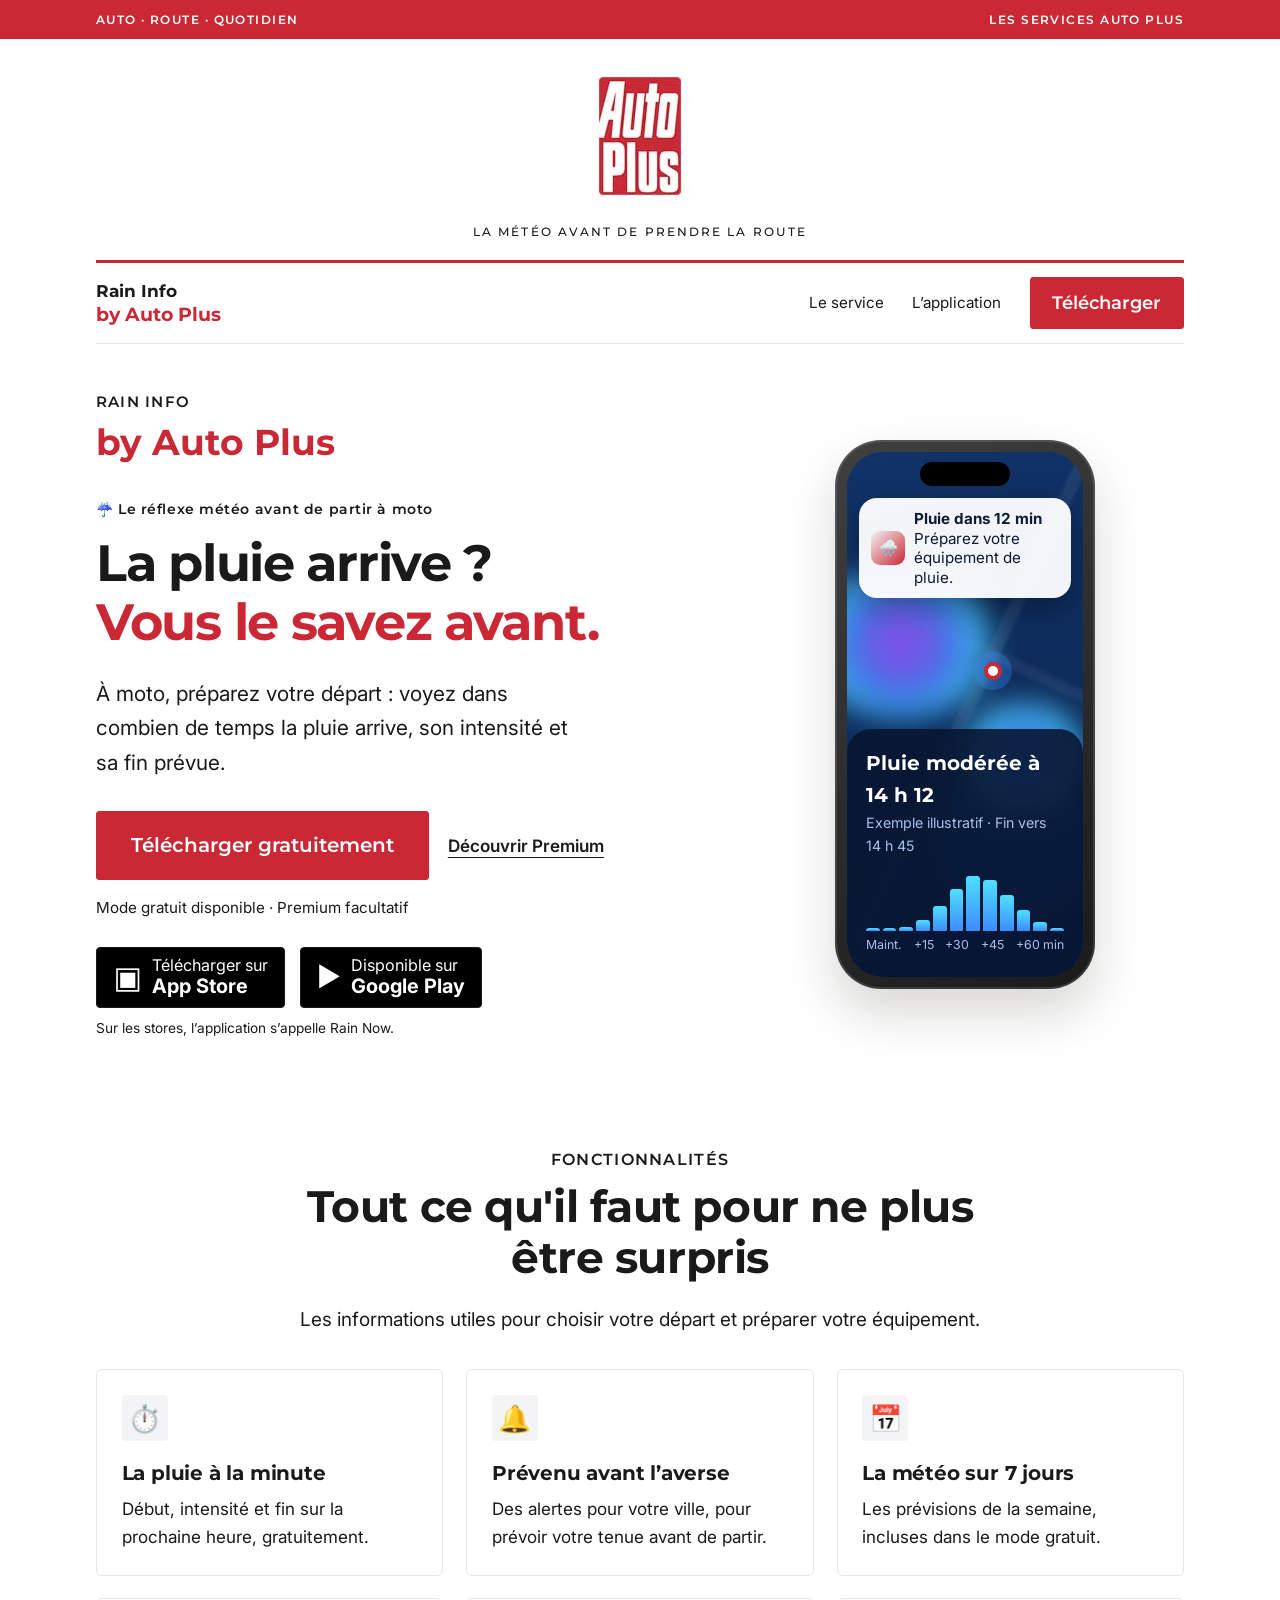
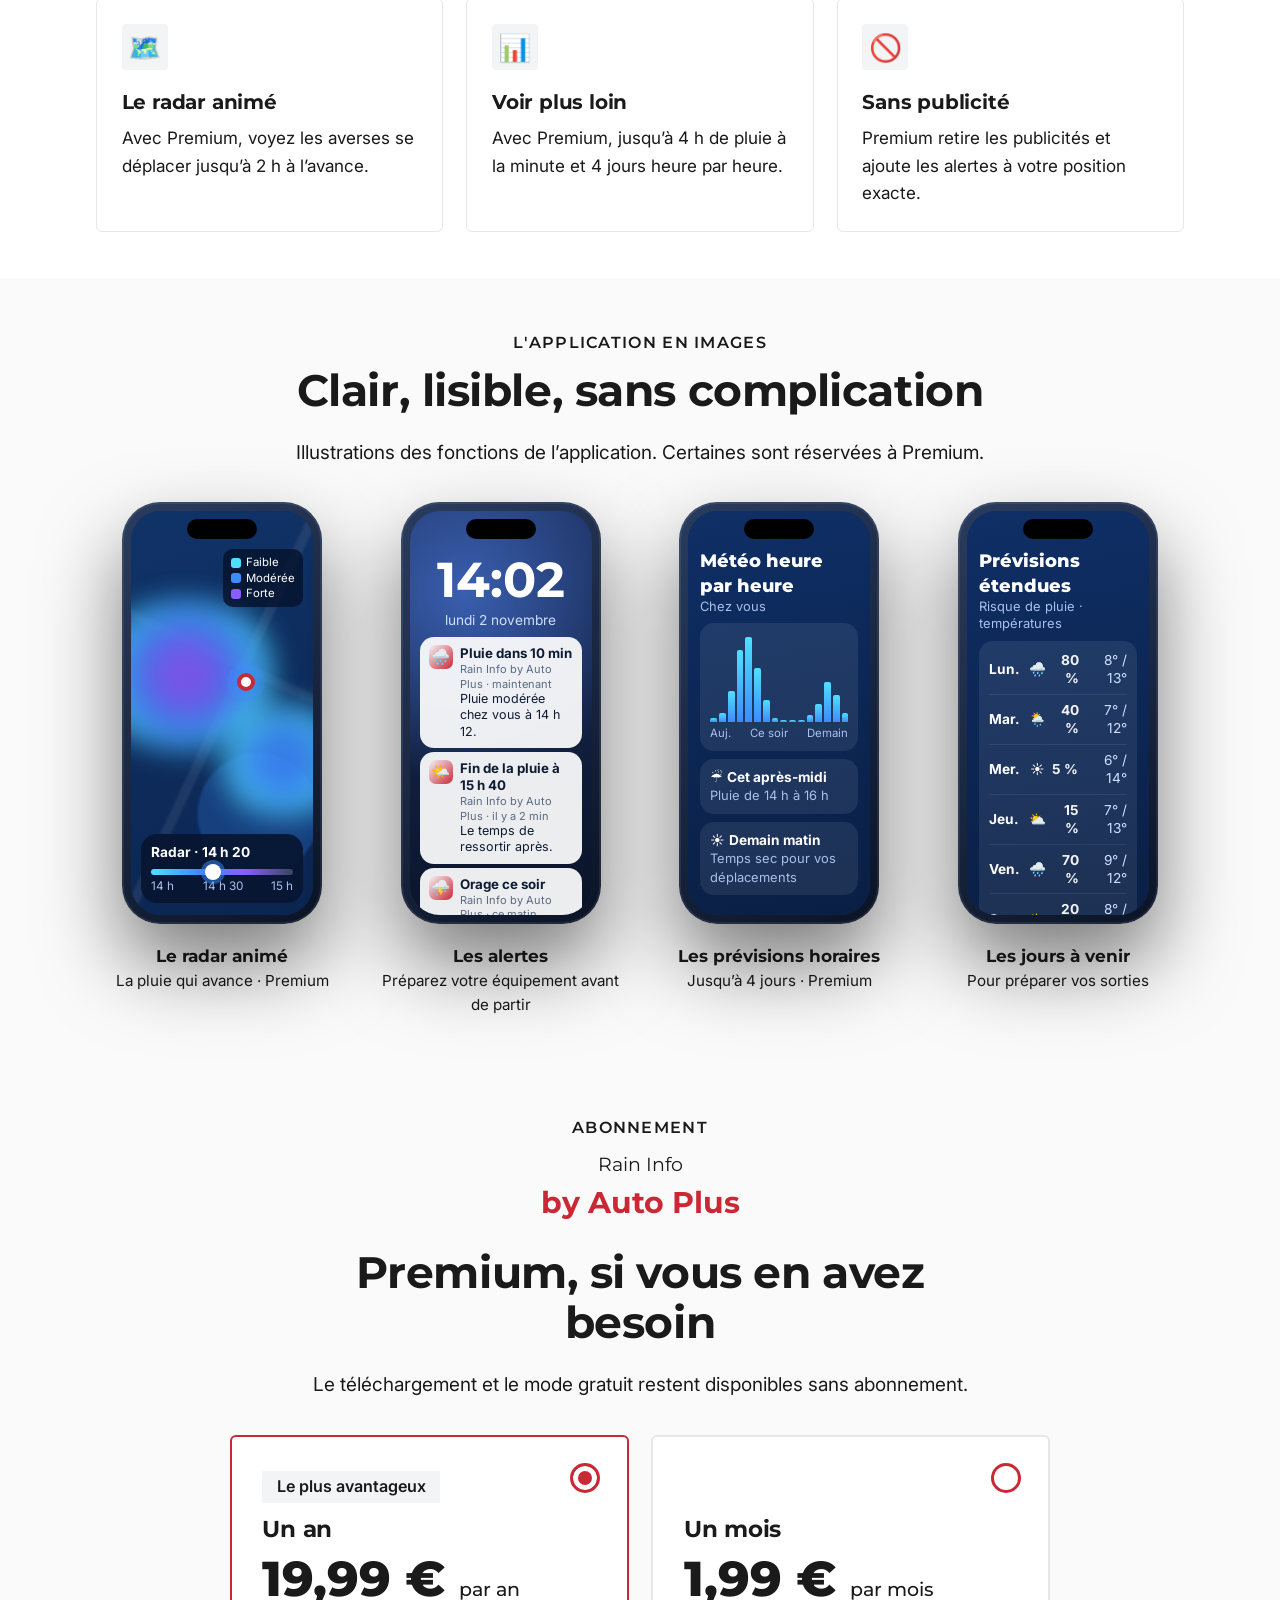
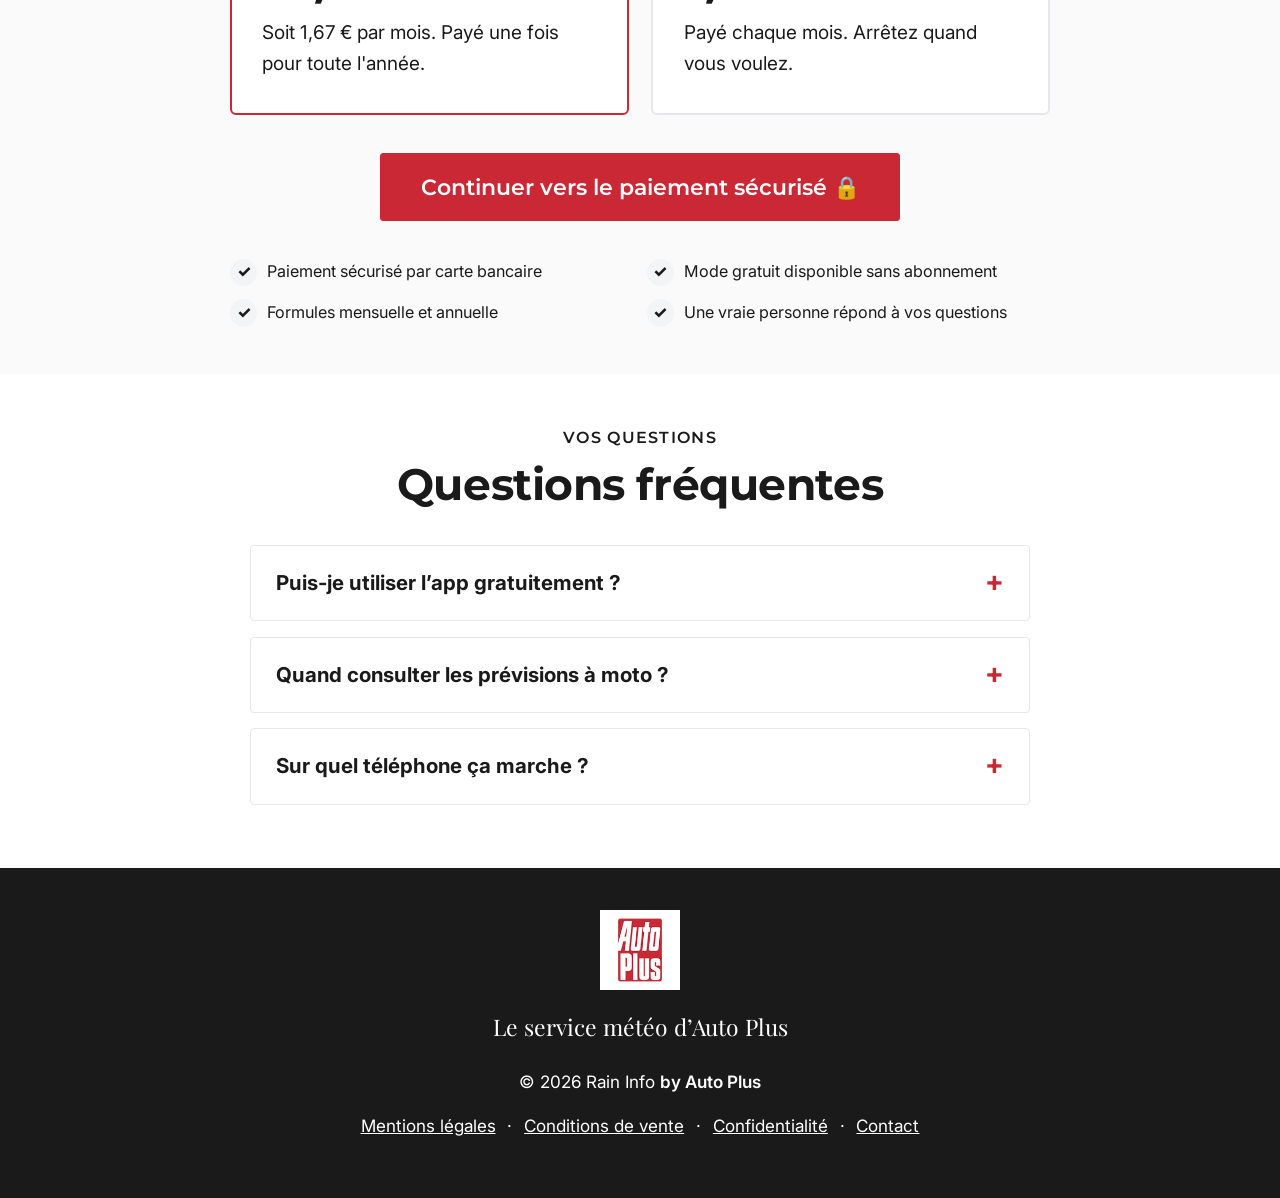
==== commit fcd87ef0: "Repartir de la première version Auto Plus avec téléphone radar et téléchargement gratuit" ====
--- a/auto-plus/index.html
+++ b/auto-plus/index.html
@@ -5,87 +5,508 @@
 <meta name="viewport" content="width=device-width, initial-scale=1">
 <meta name="robots" content="noindex">
 <title>Rain Info by Auto Plus</title>
-<meta name="description" content="Avant de partir à moto, voyez quand la pluie arrive. Téléchargez gratuitement Rain Now. Premium est facultatif.">
+<meta name="description" content="Rain Info by Auto Plus vous prévient avant que la pluie arrive, à la minute près, là où vous êtes.">
 <meta name="theme-color" content="#ffffff">
 <meta name="color-scheme" content="light">
 <link rel="preconnect" href="https://fonts.googleapis.com">
 <link rel="preconnect" href="https://fonts.gstatic.com" crossorigin>
-<link href="https://fonts.googleapis.com/css2?family=Inter:wght@400;500;600;700&family=Montserrat:wght@600;700;800&display=swap" rel="stylesheet">
-<link rel="stylesheet" href="assets/compact.css">
+<link href="https://fonts.googleapis.com/css2?family=Inter:wght@400;500;600;700&family=Montserrat:wght@500;600;700&family=Playfair+Display:wght@500;600;700&display=swap" rel="stylesheet">
+<style>
+:root{
+  --night:#0a1f44; --night2:#123a7a; --sky:#3d8bff; --sky2:#7cc4ff; --cyan:#4fe0ff;
+  --bg:#f3f7fd; --surface:#ffffff; --ink:#0d1b33; --muted:#43526b; --line:#d6e2f2;
+  --ok:#0f7a45; --focus:#ffb000; --rain1:#4fe0ff; --rain2:#3d8bff; --rain3:#8a5cff;
+}
+@media (prefers-color-scheme: dark){
+  :root:not([data-theme="light"]){ --bg:#071530; --surface:#0f2550; --ink:#eef4ff; --muted:#b9c8e3; --line:#24427a; --ok:#4fd98e; }
+}
+:root[data-theme="dark"]{ --bg:#071530; --surface:#0f2550; --ink:#eef4ff; --muted:#b9c8e3; --line:#24427a; --ok:#4fd98e; }
+*{box-sizing:border-box}
+html{font-size:118.75%;scroll-behavior:smooth} /* 19px de base */
+@media (prefers-reduced-motion: reduce){html{scroll-behavior:auto}*{animation:none!important;transition:none!important}}
+body{margin:0;background:var(--bg);color:var(--ink);font-family:"Inter",system-ui,sans-serif;line-height:1.6;overflow-x:hidden}
+h1,h2,h3{font-family:"Montserrat",system-ui,sans-serif;font-weight:800;line-height:1.15;margin:0 0 .5em;letter-spacing:-.01em}
+h1{font-size:clamp(2.1rem,6vw,3.3rem)} h2{font-size:clamp(1.6rem,4vw,2.3rem)} h3{font-size:1.2rem;font-weight:700}
+p{margin:0 0 1em}
+:focus-visible{outline:4px solid var(--focus);outline-offset:3px;border-radius:8px}
+.sr{position:absolute!important;width:1px;height:1px;overflow:hidden;clip:rect(0 0 0 0);white-space:nowrap}
+.skip{position:absolute;left:-999px;top:0;background:#000;color:#fff;padding:.6em 1em;z-index:20}
+.skip:focus{left:16px;top:16px}
+.wrap{max-width:1120px;margin:0 auto;padding:0 16px}
+.btn{display:inline-flex;align-items:center;justify-content:center;gap:.5em;border:0;border-radius:999px;
+  padding:.9em 1.7em;font-family:"Montserrat",sans-serif;font-weight:800;font-size:1.05rem;text-decoration:none;cursor:pointer;min-height:58px;
+  background:linear-gradient(135deg,var(--cyan),var(--sky));color:#06183a;box-shadow:0 10px 30px rgba(61,139,255,.45);transition:transform .15s}
+.btn:hover{transform:translateY(-2px)}
+.btn.light{background:#fff;color:var(--night);box-shadow:none}
+
+/* ---------- En-tête + héros ---------- */
+.hero{position:relative;color:#fff;background:
+  radial-gradient(900px 500px at 85% 10%,rgba(79,224,255,.25),transparent 60%),
+  radial-gradient(700px 500px at 0% 100%,rgba(138,92,255,.25),transparent 60%),
+  linear-gradient(170deg,var(--night) 0%,var(--night2) 100%);overflow:hidden}
+.hero::after{content:"";position:absolute;inset:0;pointer-events:none;opacity:.35;
+  background-image:repeating-linear-gradient(105deg,transparent 0 22px,rgba(255,255,255,.12) 22px 23px);
+  mask-image:linear-gradient(to bottom,#000,transparent 70%);animation:pluie 1.2s linear infinite}
+@keyframes pluie{to{background-position:-24px 60px}}
+nav.top{position:relative;z-index:2;display:flex;align-items:center;justify-content:space-between;padding:1em 0}
+.logo{display:flex;align-items:center;gap:.55em;color:#fff;text-decoration:none;font-family:"Montserrat",sans-serif;font-weight:800;font-size:1.3rem}
+.logo i{width:42px;height:42px;border-radius:12px;display:grid;place-items:center;font-style:normal;
+  background:linear-gradient(135deg,var(--cyan),var(--sky));box-shadow:0 6px 18px rgba(79,224,255,.4)}
+nav.top .btn{min-height:48px;padding:.6em 1.2em;font-size:.95rem}
+.hero-in{position:relative;z-index:2;display:grid;gap:2.5em;align-items:center;padding:2.5em 0 4em}
+@media(min-width:880px){.hero-in{grid-template-columns:1.1fr .9fr;padding:3.5em 0 5em}}
+.pill{display:inline-block;background:rgba(255,255,255,.12);border:1px solid rgba(255,255,255,.25);border-radius:999px;padding:.35em 1em;font-weight:700;margin-bottom:1.1em}
+.hero .lead{font-size:1.25rem;color:#d7e6ff;max-width:34ch}
+.hero h1 span{background:linear-gradient(90deg,var(--cyan),var(--sky2));-webkit-background-clip:text;background-clip:text;color:transparent}
+.cta-row{display:flex;flex-wrap:wrap;gap:1em;align-items:center;margin-top:1.6em}
+.cta-row small{color:#c3d6f7;font-size:.95rem}
+
+/* ---------- Téléphone ---------- */
+.stores{display:flex;gap:.8em;flex-wrap:wrap;margin-top:1.4em}
+.store{display:flex;align-items:center;gap:.6em;background:#000;color:#fff;border:1px solid rgba(255,255,255,.3);border-radius:12px;padding:.5em 1em;text-decoration:none;font-size:.85rem;line-height:1.2}
+.store b{display:block;font-size:1.05rem}
+.phone{position:relative;width:min(320px,82vw);aspect-ratio:9/19;margin:0 auto;border-radius:46px;padding:12px;
+  background:linear-gradient(145deg,#2a3c5e,#0b1426);box-shadow:0 40px 80px rgba(0,0,0,.5),inset 0 0 0 2px rgba(255,255,255,.08)}
+.screen{position:relative;height:100%;border-radius:36px;overflow:hidden;background:#0c2a5c}
+.notch{position:absolute;top:10px;left:50%;transform:translateX(-50%);width:90px;height:24px;border-radius:20px;background:#000;z-index:5}
+.map{position:absolute;inset:0;background:
+  linear-gradient(115deg,transparent 48%,rgba(255,255,255,.07) 49% 51%,transparent 52%),
+  linear-gradient(25deg,transparent 60%,rgba(255,255,255,.06) 61% 62%,transparent 63%),
+  radial-gradient(circle at 70% 75%,#16407e 0 18%,transparent 19%),
+  linear-gradient(160deg,#103368,#0b2550)}
+.cloud{position:absolute;border-radius:50%;filter:blur(14px);opacity:.85;animation:drift 9s ease-in-out infinite alternate}
+.c1{width:190px;height:150px;left:-40px;top:22%;background:radial-gradient(circle,var(--rain3) 0 20%,var(--rain2) 45%,var(--rain1) 70%,transparent 72%)}
+.c2{width:140px;height:110px;left:45%;top:48%;background:radial-gradient(circle,var(--rain2) 0 30%,var(--rain1) 65%,transparent 68%);animation-delay:-4s}
+@keyframes drift{to{transform:translate(55px,25px) scale(1.08)}}
+.me{position:absolute;left:58%;top:40%;width:18px;height:18px;border-radius:50%;background:#fff;border:4px solid var(--sky);box-shadow:0 0 0 10px rgba(61,139,255,.3)}
+.notif{position:absolute;left:12px;right:12px;top:46px;z-index:4;background:rgba(255,255,255,.95);color:#0d1b33;border-radius:18px;padding:.7em .8em;
+  display:flex;gap:.6em;align-items:center;font-size:.8rem;line-height:1.3;box-shadow:0 10px 30px rgba(0,0,0,.35);animation:pop 4s ease-in-out infinite}
+.notif i{flex:none;width:34px;height:34px;border-radius:9px;display:grid;place-items:center;font-style:normal;background:linear-gradient(135deg,var(--cyan),var(--sky))}
+@keyframes pop{0%,8%{transform:translateY(-130%);opacity:0}15%,85%{transform:none;opacity:1}100%{transform:translateY(-130%);opacity:0}}
+.sheet{position:absolute;left:0;right:0;bottom:0;z-index:4;background:rgba(7,21,48,.88);backdrop-filter:blur(8px);color:#fff;border-radius:24px 24px 0 0;padding:1em 1em 1.2em}
+.sheet b{font-family:"Montserrat",sans-serif;font-size:1.05rem}
+.sheet small{display:block;color:#a9c1ea;font-size:.75rem}
+.chart{display:flex;align-items:flex-end;gap:3px;height:60px;margin-top:.7em}
+.chart span{flex:1;border-radius:3px 3px 0 0;background:linear-gradient(to top,var(--rain2),var(--rain1))}
+.chart-x{display:flex;justify-content:space-between;font-size:.65rem;color:#a9c1ea;margin-top:.3em}
+
+/* ---------- Sections ---------- */
+section{padding:4em 0}
+.kicker{display:inline-block;color:var(--sky);font-weight:700;text-transform:uppercase;letter-spacing:.08em;font-size:.85rem;margin-bottom:.6em}
+.center{text-align:center;max-width:720px;margin:0 auto 2.5em}
+.center p{color:var(--muted);font-size:1.1rem}
+.feat{display:grid;gap:1.2em}
+@media(min-width:720px){.feat{grid-template-columns:repeat(2,1fr)}}
+@media(min-width:1000px){.feat{grid-template-columns:repeat(3,1fr)}}
+.card{background:var(--surface);border:1px solid var(--line);border-radius:24px;padding:1.6em;box-shadow:0 8px 30px rgba(13,40,90,.06)}
+.card .ico{width:58px;height:58px;border-radius:16px;display:grid;place-items:center;font-size:1.7rem;margin-bottom:.8em;background:linear-gradient(135deg,rgba(79,224,255,.25),rgba(61,139,255,.25))}
+.card p{color:var(--muted);margin:0}
+.big-num{font-family:"Montserrat",sans-serif;font-weight:800;font-size:1.6rem;color:var(--sky)}
+
+.band{background:linear-gradient(135deg,var(--night),var(--night2));color:#fff;border-radius:32px;padding:2.4em 1.6em;display:grid;gap:1.6em;text-align:center}
+@media(min-width:720px){.band{grid-template-columns:repeat(3,1fr);padding:2.8em}}
+.band b{display:block;font-family:"Montserrat",sans-serif;font-size:2.4rem;font-weight:800;background:linear-gradient(90deg,var(--cyan),var(--sky2));-webkit-background-clip:text;background-clip:text;color:transparent}
+.band span{color:#cfe0ff}
+
+.steps{display:grid;gap:1.2em;counter-reset:s}
+@media(min-width:820px){.steps{grid-template-columns:repeat(3,1fr)}}
+.step{counter-increment:s;position:relative;padding-top:3.4em}
+.step::before{content:counter(s);position:absolute;top:1.3em;left:1.6em;width:2.4em;height:2.4em;border-radius:50%;display:grid;place-items:center;
+  background:linear-gradient(135deg,var(--cyan),var(--sky));color:#06183a;font-weight:800;font-family:"Montserrat",sans-serif}
+.step.card{padding-top:4.6em}
+
+/* Comparatif */
+.cmp-wrap{max-width:860px;margin:0 auto;border-radius:28px;background:var(--surface);border:1px solid var(--line);box-shadow:0 20px 50px rgba(13,40,90,.10);padding:.6em}
+table.cmp{width:100%;border-collapse:separate;border-spacing:0;table-layout:fixed}
+table.cmp col.c-feat{width:50%} table.cmp col.c-free,table.cmp col.c-pro{width:25%}
+table.cmp th,table.cmp td{padding:1em .6em;text-align:center;vertical-align:middle;border-bottom:1px solid var(--line)}
+table.cmp tbody tr:last-child th,table.cmp tbody tr:last-child td{border-bottom:0}
+table.cmp th[scope=row]{text-align:left;font-weight:700;font-size:1.02rem;padding-left:1em}
+table.cmp th[scope=row] span{display:block;font-weight:400;font-size:.88rem;color:var(--muted)}
+table.cmp thead td{border-bottom:0}
+table.cmp thead th{border-bottom:0;padding-top:1.2em;font-family:"Montserrat",sans-serif;font-size:1.05rem}
+table.cmp thead th.free{color:var(--muted)}
+table.cmp .pro{background:linear-gradient(180deg,rgba(79,224,255,.16),rgba(61,139,255,.16))}
+table.cmp thead th.pro{border-radius:20px 20px 0 0;color:var(--ink)}
+table.cmp thead th.pro em{display:block;font-style:normal;font-size:.75rem;font-weight:800;text-transform:uppercase;letter-spacing:.06em;color:var(--sky);margin-bottom:.2em}
+table.cmp tbody tr:last-child td.pro{border-radius:0 0 20px 20px}
+.mk{display:inline-grid;place-items:center;width:2.1em;height:2.1em;border-radius:50%;font-weight:800;font-size:1.05rem}
+.mk.y{background:linear-gradient(135deg,var(--cyan),var(--sky));color:#06183a;box-shadow:0 6px 16px rgba(61,139,255,.35)}
+.mk.n{background:var(--bg);color:var(--muted);border:2px solid var(--line)}
+.lim{display:inline-block;font-size:.85rem;font-weight:700;color:var(--muted);background:var(--bg);border-radius:999px;padding:.25em .7em}
+.cmp-cta{text-align:center;margin-top:1.8em}
+@media(max-width:560px){
+  table.cmp col.c-feat{width:46%} table.cmp col.c-free,table.cmp col.c-pro{width:27%}
+  table.cmp th[scope=row]{padding-left:.6em;font-size:.95rem}
+  table.cmp th[scope=row] span{display:none}
+  table.cmp thead th{font-size:.76rem;padding-left:.1em;padding-right:.1em;letter-spacing:-.01em}
+  table.cmp thead th.pro em{font-size:.6rem;letter-spacing:.02em}
+  .lim{font-size:.75rem;padding:.25em .5em;white-space:nowrap}
+}
+.y{color:var(--ok);font-weight:700}.n{color:var(--muted)}
+
+/* Formules */
+#abonnement{background:linear-gradient(170deg,var(--night),var(--night2));color:#fff}
+#abonnement .center p{color:#cfe0ff}
+.plans{display:grid;gap:1.2em;max-width:820px;margin:0 auto}
+@media(min-width:720px){.plans{grid-template-columns:1fr 1fr}}
+.plan{position:relative;display:block;cursor:pointer;border-radius:26px;padding:1.8em 1.6em;background:rgba(255,255,255,.07);border:3px solid rgba(255,255,255,.18);transition:border-color .15s,background .15s}
+.plan:has(input:checked){border-color:var(--cyan);background:rgba(79,224,255,.12)}
+.plan:has(input:focus-visible){outline:4px solid var(--focus);outline-offset:3px}
+.plan input{position:absolute;opacity:0;pointer-events:none}
+.plan .check{position:absolute;top:1.4em;right:1.4em;width:30px;height:30px;border-radius:50%;border:3px solid rgba(255,255,255,.5)}
+.plan:has(input:checked) .check{border-color:var(--cyan);background:var(--cyan);box-shadow:inset 0 0 0 5px var(--night)}
+.badge{display:inline-block;background:linear-gradient(90deg,var(--cyan),var(--sky2));color:#06183a;border-radius:999px;padding:.2em .9em;font-size:.85rem;font-weight:800;margin-bottom:.8em}
+.price{font-family:"Montserrat",sans-serif;font-weight:800;font-size:2.6rem;line-height:1}
+.price small{font-size:1rem;font-weight:500;color:#cfe0ff}
+.plan p{color:#cfe0ff;margin:.8em 0 0}
+.pay{text-align:center;margin-top:2em}
+.pay .btn{width:100%;max-width:520px;font-size:1.15rem;min-height:64px}
+.reassure{list-style:none;padding:0;margin:2em auto 0;max-width:820px;display:grid;gap:.7em}
+@media(min-width:720px){.reassure{grid-template-columns:1fr 1fr}}
+.reassure li{display:flex;gap:.6em;align-items:center;color:#e3eeff}
+.reassure li::before{content:"✓";flex:none;width:1.7em;height:1.7em;border-radius:50%;display:grid;place-items:center;background:rgba(79,224,255,.2);color:var(--cyan);font-weight:800}
+
+/* FAQ */
+.faq{max-width:780px;margin:0 auto}
+details{background:var(--surface);border:1px solid var(--line);border-radius:18px;padding:1.1em 1.3em;margin-bottom:.8em}
+summary{cursor:pointer;font-weight:700;font-size:1.08rem;list-style:none;display:flex;justify-content:space-between;gap:1em}
+summary::after{content:"+";font-size:1.5rem;line-height:1;color:var(--sky)}
+details[open] summary::after{content:"–"}
+details p{margin:.8em 0 0;color:var(--muted)}
+
+.final{text-align:center}
+footer{padding:2.4em 0;border-top:1px solid var(--line);color:var(--muted);font-size:.9rem;text-align:center}
+footer a{color:var(--muted);margin:0 .4em}
+
+
+/* ---------- Galerie d'écrans ---------- */
+.shots{background:linear-gradient(170deg,#eaf2ff,var(--bg))}
+@media (prefers-color-scheme: dark){:root:not([data-theme="light"]) .shots{background:linear-gradient(170deg,#0c2149,var(--bg))}}
+:root[data-theme="dark"] .shots{background:linear-gradient(170deg,#0c2149,var(--bg))}
+.gallery{display:grid;grid-template-columns:repeat(4,1fr);gap:1.4em;align-items:start}
+.shot{margin:0;text-align:center}
+.shot figcaption{margin-top:1em;font-weight:700;font-family:"Montserrat",sans-serif;font-size:1.02rem}
+.shot figcaption span{display:block;font-family:"Inter",sans-serif;font-weight:400;color:var(--muted);font-size:.9rem}
+.mini{width:100%;max-width:240px;border-radius:38px;padding:9px}
+.mini .screen{border-radius:30px;color:#fff;font-size:.72rem;line-height:1.35;text-align:left}
+.mini .notch{width:70px;height:20px;top:8px}
+.scr-pad{position:absolute;inset:0;padding:38px 12px 12px;display:flex;flex-direction:column;gap:8px;background:linear-gradient(170deg,#0f2f66,#0a1f44)}
+.scr-h{font-family:"Montserrat",sans-serif;font-weight:800;font-size:.95rem}
+.scr-s{color:#a9c1ea;font-size:.68rem}
+.tile{background:rgba(255,255,255,.08);border-radius:14px;padding:9px 10px}
+.timeline{position:absolute;left:10px;right:10px;bottom:12px;z-index:4;background:rgba(7,21,48,.9);border-radius:16px;padding:9px 10px}
+.timeline .track{height:6px;border-radius:3px;background:linear-gradient(90deg,var(--rain1),var(--rain2),var(--rain3),rgba(255,255,255,.2));margin:7px 0 4px;position:relative}
+.timeline .track i{position:absolute;left:38%;top:-5px;width:16px;height:16px;border-radius:50%;background:#fff;box-shadow:0 0 0 4px rgba(61,139,255,.5)}
+.timeline .lbl{display:flex;justify-content:space-between;color:#a9c1ea;font-size:.62rem}
+.legend{position:absolute;top:38px;right:10px;z-index:4;background:rgba(7,21,48,.85);border-radius:10px;padding:6px 8px;font-size:.6rem}
+.legend span{display:flex;align-items:center;gap:5px}
+.legend span::before{content:"";width:10px;height:10px;border-radius:3px;background:var(--c)}
+.hours{display:flex;align-items:flex-end;gap:2px;height:90px}
+.hours span{flex:1;border-radius:2px 2px 0 0;background:linear-gradient(to top,var(--rain2),var(--rain1))}
+.hlbl{display:flex;justify-content:space-between;color:#a9c1ea;font-size:.6rem;margin-top:4px}
+.row{display:flex;align-items:center;justify-content:space-between;gap:6px;padding:6px 0;border-bottom:1px solid rgba(255,255,255,.08)}
+.row:last-child{border-bottom:0}
+.row .d{width:3.6em;font-weight:700}
+.row .p{color:var(--cyan);font-weight:700;width:2.8em;text-align:right}
+.row .t{color:#cfe0ff;width:4.4em;text-align:right}
+.lock{position:absolute;inset:0;background:radial-gradient(circle at 30% 20%,#3a5fb0,transparent 55%),linear-gradient(170deg,#1b2f5e,#0a1428);padding:44px 10px 12px;display:flex;flex-direction:column;gap:7px}
+.lock .clock{text-align:center;font-family:"Montserrat",sans-serif;font-weight:700;font-size:2.6rem;line-height:1;margin-bottom:2px}
+.lock .date{text-align:center;color:#cfe0ff;font-size:.72rem;margin-bottom:8px}
+.nt{background:rgba(255,255,255,.92);color:#0d1b33;border-radius:14px;padding:8px 9px;display:flex;gap:7px;align-items:flex-start;font-size:.66rem;line-height:1.3}
+.nt i{flex:none;width:24px;height:24px;border-radius:7px;display:grid;place-items:center;font-style:normal;font-size:.8rem;background:linear-gradient(135deg,var(--cyan),var(--sky))}
+.nt b{font-size:.7rem}
+.nt small{display:block;color:#5a6a82;font-size:.58rem}
+@media(max-width:999px){
+  .gallery{display:flex;overflow-x:auto;scroll-snap-type:x mandatory;gap:1em;padding:0 16px 1em;margin:0 -16px;-webkit-overflow-scrolling:touch;scrollbar-width:none}
+  .gallery::-webkit-scrollbar{display:none}
+  .shot{flex:0 0 62%;max-width:250px;scroll-snap-align:center}
+  .swipe{display:block!important}
+}
+.swipe{display:none;text-align:center;color:var(--muted);font-size:.9rem;margin-top:.4em}
+
+/* ---------- Optimisation mobile ---------- */
+.sticky-cta{display:none}
+@media(max-width:879px){
+  html{font-size:112.5%}
+  section{padding:2.8em 0}
+  .center{margin-bottom:1.8em}
+  .hero-in{gap:1.8em;padding:1.2em 0 2.6em;text-align:center}
+  .hero .lead{margin-left:auto;margin-right:auto}
+  .cta-row{justify-content:center;flex-direction:column;gap:.6em}
+  .cta-row .btn{width:100%;max-width:420px}
+  .stores{justify-content:center}
+  .phone{width:min(250px,68vw);border-radius:38px;padding:10px}
+  .screen{border-radius:30px}
+  .notif{top:40px;font-size:.72rem}
+  .sheet b{font-size:.92rem;white-space:nowrap}
+  .band{grid-template-columns:repeat(3,1fr);gap:.5em}
+  .band b{font-size:1.3rem;white-space:nowrap}
+  .band span{font-size:.78rem;line-height:1.3;display:block}
+  .card{padding:1.3em;border-radius:20px}
+  .feat .card{display:grid;grid-template-columns:auto 1fr;column-gap:1em;align-items:start}
+  .feat .card .ico{grid-row:span 2;margin:0;width:52px;height:52px}
+  .feat .card h3{margin-bottom:.25em}
+  .band{border-radius:24px;padding:1.6em 1em;gap:1.1em}
+  .band b{font-size:2rem}
+  .step.card{padding-top:1.3em;padding-left:4.4em}
+  .step::before{top:1.2em;left:1.1em}
+  .plan{padding:1.4em 1.2em}
+  .price{font-size:2.2rem}
+  .reassure{padding:0 .2em}
+  .final h2{font-size:1.5rem}
+  body{padding-bottom:84px}
+  .sticky-cta{display:flex;position:fixed;left:0;right:0;bottom:0;z-index:30;gap:.8em;align-items:center;justify-content:space-between;
+    padding:.7em 16px calc(.7em + env(safe-area-inset-bottom));background:rgba(10,31,68,.96);backdrop-filter:blur(8px);color:#fff;
+    box-shadow:0 -8px 24px rgba(0,0,0,.25);transition:transform .25s}
+  .sticky-cta.hide{transform:translateY(110%)}
+  .sticky-cta span{font-size:.9rem;line-height:1.25}
+  .sticky-cta b{display:block;font-size:1.05rem}
+  .sticky-cta .btn{min-height:52px;padding:.6em 1.3em;font-size:1rem;flex:none}
+}
+@media(max-width:380px){ nav.top .btn{display:none} }
+</style>
+<link rel="stylesheet" href="assets/brand.css">
+<link rel="stylesheet" href="assets/v1-return.css">
 </head>
 <body>
-<a class="skip-link" href="#contenu">Aller au contenu</a>
-<header class="site-header">
-  <div class="wrap header-inner">
-    <a class="identity" href="#" aria-label="Rain Info by Auto Plus, accueil"><img src="assets/auto-plus.jpg" width="64" height="64" alt="Auto Plus"><span>Rain Info<strong>by Auto Plus</strong></span></a>
-    <a class="btn header-download" href="#telecharger">Télécharger</a>
+<a class="skip" href="#contenu">Aller au contenu</a>
+
+<header class="hero">
+  <div class="magazine-bar"><div class="wrap"><span>Auto · Route · Quotidien</span><span>Les services Auto Plus</span></div></div>
+  <div class="magazine-masthead">
+    <img class="publisher-logo masthead-logo" src="assets/auto-plus.jpg" width="150" height="150" alt="Auto Plus">
+    <p>La météo avant de prendre la route</p>
+  </div>
+  <div class="wrap">
+    <nav class="top" aria-label="Navigation principale">
+      <a class="service-name" href="#" aria-label="Rain Info by Auto Plus, accueil">Rain Info <span>by Auto Plus</span></a>
+      <div class="service-navigation">
+        <a href="#t-fonc">Le service</a>
+        <a href="#t-shots">L’application</a>
+        <a class="btn" href="#telecharger">Télécharger</a>
+      </div>
+    </nav>
+    <div class="hero-in">
+      <div class="hero-copy">
+        <p class="hero-brand">Rain Info <span>by Auto Plus</span></p>
+        <span class="pill">☔ Le réflexe météo avant de partir à moto</span>
+        <h1>La pluie arrive ?<br><span>Vous le savez avant.</span></h1>
+        <p class="lead">À moto, préparez votre départ : voyez dans combien de temps la pluie arrive, son intensité et sa fin prévue.</p>
+        <div class="cta-row">
+          <a class="btn" href="#telecharger">Télécharger gratuitement</a>
+          <a class="premium-link" href="#abonnement">Découvrir Premium</a>
+        </div>
+        <p class="free-note">Mode gratuit disponible · Premium facultatif</p>
+        <div class="stores" id="telecharger" aria-label="Télécharger gratuitement Rain Now">
+          <a class="store" data-store="ios" href="https://apps.apple.com/app/id6535656223" target="_blank" rel="noopener noreferrer"><span aria-hidden="true" style="font-size:1.6rem">&#x25A3;</span><span>Télécharger sur<b>App Store</b></span></a>
+          <a class="store" data-store="android" href="https://play.google.com/store/apps/details?id=com.raintoday.rainalerts" target="_blank" rel="noopener noreferrer"><span aria-hidden="true" style="font-size:1.4rem">▶</span><span>Disponible sur<b>Google Play</b></span></a>
+        </div>
+        <p class="store-note">Sur les stores, l’application s’appelle Rain Now.</p>
+      </div>
+
+      <div class="phone" role="img" aria-label="Écran de l'application Rain Info by Auto Plus : carte radar avec un nuage de pluie qui approche, notification « Pluie dans 12 minutes » et graphique de la prochaine heure.">
+        <div class="screen" aria-hidden="true">
+          <div class="notch"></div>
+          <div class="map"></div>
+          <div class="cloud c1"></div>
+          <div class="cloud c2"></div>
+          <div class="me"></div>
+          <div class="notif"><i>🌧️</i><div><b>Pluie dans 12 min</b><br>Préparez votre équipement de pluie.</div></div>
+          <div class="sheet">
+            <b>Pluie modérée à 14 h 12</b>
+            <small>Exemple illustratif · Fin vers 14 h 45</small>
+            <div class="chart">
+              <span style="height:4%"></span><span style="height:4%"></span><span style="height:6%"></span><span style="height:18%"></span><span style="height:42%"></span><span style="height:70%"></span><span style="height:92%"></span><span style="height:85%"></span><span style="height:60%"></span><span style="height:35%"></span><span style="height:15%"></span><span style="height:5%"></span>
+            </div>
+            <div class="chart-x"><span>Maint.</span><span>+15</span><span>+30</span><span>+45</span><span>+60 min</span></div>
+          </div>
+        </div>
+      </div>
+    </div>
   </div>
 </header>
+
 <main id="contenu">
-  <section class="hero wrap" aria-labelledby="t-hero">
-    <div class="hero-copy">
-      <p class="eyebrow">Avant de prendre la route</p>
-      <h1>À moto,<br><span>voyez venir la pluie.</span></h1>
-      <p class="lead">Dans combien de temps va-t-il pleuvoir ? Vérifiez le début, l’intensité et la fin de l’averse pour choisir votre départ et préparer votre équipement.</p>
-      <a class="btn hero-download" href="#telecharger">Télécharger gratuitement <span aria-hidden="true">↗</span></a>
-      <p class="free-note">Sur iPhone et Android · Premium facultatif</p>
-    </div>
-    <figure class="travel-visual">
-      <img class="travel-photo" src="assets/trajet-moto-averse-v1.jpg" width="1122" height="1402" alt="Un motard à l’arrêt consulte son téléphone près de sa moto, avant de partir sous un ciel chargé." fetchpriority="high" decoding="async">
-      <div class="weather-alert">
-        <div class="alert-top"><span>La pluie arrive dans</span><svg width="28" height="28" viewBox="0 0 24 24" fill="none" stroke="currentColor" stroke-width="1.6" stroke-linecap="round" aria-hidden="true"><path d="M7 16a5 5 0 1 1 1-9 6 6 0 0 1 11 3 3 3 0 0 1-1 6H7"/><path d="m8 19-1 2m6-2-1 2m6-2-1 2"/></svg></div>
-        <strong class="rain-countdown">12 <span>min</span></strong>
-        <p class="rain-summary">Modérée <span aria-hidden="true">·</span> Fin prévue à 08 h 45</p>
-        <span class="example-note">Exemple illustratif à 08 h 00</span>
-      </div>
-    </figure>
-  </section>
-
-  <section class="benefits wrap" aria-labelledby="t-benefits">
-    <h2 id="t-benefits">Un coup d’œil. Un départ mieux préparé.</h2>
-    <div class="benefit-grid">
-      <article><span class="benefit-number" aria-hidden="true">01</span><h3>Choisissez votre départ</h3><p>La pluie minute par minute sur la prochaine heure, gratuitement.</p></article>
-      <article><span class="benefit-number" aria-hidden="true">02</span><h3>Prévoyez votre tenue</h3><p>Des alertes pour votre ville, avant que l’averse arrive.</p></article>
-      <article><span class="benefit-number" aria-hidden="true">03</span><h3>Anticipez vos sorties</h3><p>La météo sur 7 jours pour organiser vos prochains trajets.</p></article>
+  <section aria-labelledby="t-fonc">
+    <div class="wrap">
+      <div class="center">
+        <span class="kicker">Fonctionnalités</span>
+        <h2 id="t-fonc">Tout ce qu'il faut pour ne plus être surpris</h2>
+        <p>Les informations utiles pour choisir votre départ et préparer votre équipement.</p>
+      </div>
+      <div class="feat">
+        <div class="card"><div class="ico" aria-hidden="true">⏱️</div><h3>La pluie à la minute</h3><p>Début, intensité et fin sur la prochaine heure, gratuitement.</p></div>
+        <div class="card"><div class="ico" aria-hidden="true">🔔</div><h3>Prévenu avant l’averse</h3><p>Des alertes pour votre ville, pour prévoir votre tenue avant de partir.</p></div>
+        <div class="card"><div class="ico" aria-hidden="true">📅</div><h3>La météo sur 7 jours</h3><p>Les prévisions de la semaine, incluses dans le mode gratuit.</p></div>
+        <div class="card"><div class="ico" aria-hidden="true">🗺️</div><h3>Le radar animé</h3><p>Avec Premium, voyez les averses se déplacer jusqu’à 2 h à l’avance.</p></div>
+        <div class="card"><div class="ico" aria-hidden="true">📊</div><h3>Voir plus loin</h3><p>Avec Premium, jusqu’à 4 h de pluie à la minute et 4 jours heure par heure.</p></div>
+        <div class="card"><div class="ico" aria-hidden="true">🚫</div><h3>Sans publicité</h3><p>Premium retire les publicités et ajoute les alertes à votre position exacte.</p></div>
+      </div>
     </div>
   </section>
 
-  <section class="download wrap" id="telecharger" aria-labelledby="t-download">
-    <div class="download-panel">
-      <div class="download-top">
-        <div><p class="eyebrow">Téléchargement gratuit</p><h2 id="t-download">Prêt pour le prochain trajet ?</h2><p>Retrouvez <strong>Rain Now</strong> sur les stores.<br>Le mode gratuit s’utilise sans abonnement.</p></div>
-        <div class="stores" aria-label="Télécharger gratuitement Rain Now">
-          <a class="store" data-store="ios" href="https://apps.apple.com/app/id6535656223" target="_blank" rel="noopener noreferrer"><svg width="24" height="24" viewBox="0 0 24 24" fill="none" stroke="currentColor" stroke-width="1.6" aria-hidden="true"><rect x="6" y="2" width="12" height="20" rx="3"/><path d="M10 18h4"/></svg><span>Télécharger sur<strong>App Store</strong></span><span class="store-arrow" aria-hidden="true">↗</span></a>
-          <a class="store" data-store="android" href="https://play.google.com/store/apps/details?id=com.raintoday.rainalerts" target="_blank" rel="noopener noreferrer"><span class="play-icon" aria-hidden="true">▶</span><span>Disponible sur<strong>Google Play</strong></span><span class="store-arrow" aria-hidden="true">↗</span></a>
-        </div>
-      </div>
-      <p class="download-note">Version gratuite avec publicités. Achats intégrés facultatifs.</p>
-      <details class="premium" id="abonnement">
-        <summary><span>Envie d’aller plus loin ? <strong>Découvrir Premium</strong></span><span class="disclosure-icon" aria-hidden="true">+</span></summary>
-        <div class="premium-content">
-          <p>Jusqu’à 4 h de pluie à la minute, radar animé, alertes à votre position et aucune publicité. Prévisions étendues et widgets sur iPhone compatible.</p>
-          <form id="pay-form">
-            <fieldset>
-              <legend class="sr">Formule d’abonnement</legend>
-              <div class="plans">
-                <label class="plan"><input type="radio" name="plan" value="annuel" checked><span><strong>19,99 € <small>/ an</small></strong><span>Soit 1,67 € par mois</span></span></label>
-                <label class="plan"><input type="radio" name="plan" value="mensuel"><span><strong>1,99 € <small>/ mois</small></strong><span>Facturation mensuelle</span></span></label>
+  <section class="shots" aria-labelledby="t-shots">
+    <div class="wrap">
+      <div class="center">
+        <span class="kicker">L'application en images</span>
+        <h2 id="t-shots">Clair, lisible, sans complication</h2>
+        <p>Illustrations des fonctions de l’application. Certaines sont réservées à Premium.</p>
+      </div>
+      <div class="gallery">
+
+        <figure class="shot">
+          <div class="phone mini" role="img" aria-label="Écran radar : carte avec les zones de pluie colorées selon leur force et une barre pour voir l'évolution dans l'heure.">
+            <div class="screen" aria-hidden="true">
+              <div class="notch"></div>
+              <div class="map"></div>
+              <div class="cloud c1"></div>
+              <div class="cloud c2"></div>
+              <div class="me"></div>
+              <div class="legend"><span style="--c:var(--rain1)">Faible</span><span style="--c:var(--rain2)">Modérée</span><span style="--c:var(--rain3)">Forte</span></div>
+              <div class="timeline"><b>Radar · 14 h 20</b><div class="track"><i></i></div><div class="lbl"><span>14 h</span><span>14 h 30</span><span>15 h</span></div></div>
+            </div>
+          </div>
+          <figcaption>Le radar animé<span>La pluie qui avance · Premium</span></figcaption>
+        </figure>
+
+        <figure class="shot">
+          <div class="phone mini" role="img" aria-label="Écran de verrouillage avec trois notifications Rain Info by Auto Plus : pluie dans 10 minutes, fin de la pluie à 15 h 40, orage prévu ce soir.">
+            <div class="screen" aria-hidden="true">
+              <div class="notch"></div>
+              <div class="lock">
+                <div class="clock">14:02</div>
+                <div class="date">lundi 2 novembre</div>
+                <div class="nt"><i>🌧️</i><div><b>Pluie dans 10 min</b><small>Rain Info <span class="brand-by">by Auto Plus</span> · maintenant</small>Pluie modérée chez vous à 14 h 12.</div></div>
+                <div class="nt"><i>🌤️</i><div><b>Fin de la pluie à 15 h 40</b><small>Rain Info <span class="brand-by">by Auto Plus</span> · il y a 2 min</small>Le temps de ressortir après.</div></div>
+                <div class="nt"><i>⛈️</i><div><b>Orage ce soir</b><small>Rain Info <span class="brand-by">by Auto Plus</span> · ce matin</small>Vers 21 h. Pensez à vos déplacements.</div></div>
               </div>
-            </fieldset>
-            <button class="btn" type="submit">Continuer avec Premium</button>
-          </form>
-        </div>
-      </details>
+            </div>
+          </div>
+          <figcaption>Les alertes<span>Préparez votre équipement avant de partir</span></figcaption>
+        </figure>
+
+        <figure class="shot">
+          <div class="phone mini" role="img" aria-label="Écran des prévisions horaires : graphique de pluie heure par heure et résumé : pluie cet après-midi, sec demain matin.">
+            <div class="screen" aria-hidden="true">
+              <div class="notch"></div>
+              <div class="scr-pad">
+                <div><div class="scr-h">Météo heure par heure</div><div class="scr-s">Chez vous</div></div>
+                <div class="tile">
+                  <div class="hours">
+                    <span style="height:5%"></span><span style="height:10%"></span><span style="height:35%"></span><span style="height:80%"></span><span style="height:95%"></span><span style="height:60%"></span><span style="height:25%"></span><span style="height:5%"></span><span style="height:3%"></span><span style="height:3%"></span><span style="height:3%"></span><span style="height:8%"></span><span style="height:20%"></span><span style="height:45%"></span><span style="height:30%"></span><span style="height:10%"></span>
+                  </div>
+                  <div class="hlbl"><span>Auj.</span><span>Ce soir</span><span>Demain</span></div>
+                </div>
+                <div class="tile">☔ <b>Cet après-midi</b><br><span class="scr-s">Pluie de 14 h à 16 h</span></div>
+                <div class="tile">☀️ <b>Demain matin</b><br><span class="scr-s">Temps sec pour vos déplacements</span></div>
+              </div>
+            </div>
+          </div>
+          <figcaption>Les prévisions horaires<span>Jusqu’à 4 jours · Premium</span></figcaption>
+        </figure>
+
+        <figure class="shot">
+          <div class="phone mini" role="img" aria-label="Écran des prévisions étendues : liste des jours avec icône météo, risque de pluie et températures.">
+            <div class="screen" aria-hidden="true">
+              <div class="notch"></div>
+              <div class="scr-pad">
+                <div><div class="scr-h">Prévisions étendues</div><div class="scr-s">Risque de pluie · températures</div></div>
+                <div class="tile" style="padding:4px 10px">
+                  <div class="row"><span class="d">Lun.</span><span>🌧️</span><span class="p">80 %</span><span class="t">8° / 13°</span></div>
+                  <div class="row"><span class="d">Mar.</span><span>🌦️</span><span class="p">40 %</span><span class="t">7° / 12°</span></div>
+                  <div class="row"><span class="d">Mer.</span><span>☀️</span><span class="p">5 %</span><span class="t">6° / 14°</span></div>
+                  <div class="row"><span class="d">Jeu.</span><span>⛅</span><span class="p">15 %</span><span class="t">7° / 13°</span></div>
+                  <div class="row"><span class="d">Ven.</span><span>🌧️</span><span class="p">70 %</span><span class="t">9° / 12°</span></div>
+                  <div class="row"><span class="d">Sam.</span><span>⛅</span><span class="p">20 %</span><span class="t">8° / 15°</span></div>
+                  <div class="row"><span class="d">Dim.</span><span>☀️</span><span class="p">5 %</span><span class="t">6° / 16°</span></div>
+                </div>
+              </div>
+            </div>
+          </div>
+          <figcaption>Les jours à venir<span>Pour préparer vos sorties</span></figcaption>
+        </figure>
+
+      </div>
+      <p class="swipe" aria-hidden="true">← Faites glisser pour voir les autres écrans →</p>
     </div>
   </section>
 
-  <section class="faq wrap" aria-labelledby="t-faq">
-    <h2 id="t-faq">Deux réponses avant de partir</h2>
-    <details><summary>Est-ce que le téléchargement m’abonne ?<span class="disclosure-icon" aria-hidden="true">+</span></summary><p>Non. Vous pouvez utiliser le mode gratuit aussi longtemps que vous le souhaitez. Premium nécessite une souscription séparée.</p></details>
-    <details><summary>Quand consulter les prévisions à moto ?<span class="disclosure-icon" aria-hidden="true">+</span></summary><p>À l’arrêt, avant le départ ou pendant une pause. Les prévisions vous aident à préparer votre équipement et à choisir votre moment pour partir.</p></details>
+
+
+
+
+
+
+  <section id="abonnement" aria-labelledby="t-abo">
+    <div class="wrap">
+      <div class="center">
+        <span class="kicker">Abonnement</span>
+        <p class="section-signature">Rain Info <strong>by Auto Plus</strong></p>
+        <h2 id="t-abo">Premium, si vous en avez besoin</h2>
+        <p>Le téléchargement et le mode gratuit restent disponibles sans abonnement.</p>
+      </div>
+      <form id="pay-form">
+        <fieldset style="border:0;padding:0;margin:0">
+          <legend style="position:absolute;left:-9999px">Formule d'abonnement</legend>
+          <div class="plans">
+            <label class="plan">
+              <input type="radio" name="plan" value="annuel" checked>
+              <span class="check" aria-hidden="true"></span>
+              <span class="badge">Le plus avantageux</span>
+              <h3>Un an</h3>
+              <div class="price">19,99 € <small>par an</small></div>
+              <p>Soit 1,67 € par mois. Payé une fois pour toute l'année.</p>
+            </label>
+            <label class="plan">
+              <input type="radio" name="plan" value="mensuel">
+              <span class="check" aria-hidden="true"></span>
+              <span class="badge" style="visibility:hidden" aria-hidden="true">-</span>
+              <h3>Un mois</h3>
+              <div class="price">1,99 € <small>par mois</small></div>
+              <p>Payé chaque mois. Arrêtez quand vous voulez.</p>
+            </label>
+          </div>
+        </fieldset>
+        <div class="pay">
+          <button class="btn" type="submit">Continuer vers le paiement sécurisé 🔒</button>
+                  </div>
+      </form>
+      <ul class="reassure">
+        <li>Paiement sécurisé par carte bancaire</li>
+        <li>Mode gratuit disponible sans abonnement</li>
+        <li>Formules mensuelle et annuelle</li>
+        <li>Une vraie personne répond à vos questions</li>
+      </ul>
+    </div>
   </section>
+
+  <section aria-labelledby="t-faq">
+    <div class="wrap">
+      <div class="center"><span class="kicker">Vos questions</span><h2 id="t-faq">Questions fréquentes</h2></div>
+      <div class="faq">
+        <details><summary>Puis-je utiliser l’app gratuitement ?</summary><p>Oui. Téléchargez Rain Now depuis l’App Store ou Google Play. Le mode gratuit fonctionne sans abonnement ; Premium est facultatif.</p></details>
+        <details><summary>Quand consulter les prévisions à moto ?</summary><p>À l’arrêt, avant le départ ou pendant une pause, pour préparer votre équipement et choisir votre moment pour partir.</p></details>
+        <details><summary>Sur quel téléphone ça marche ?</summary><p>Sur iPhone et Android. Certaines fonctions varient selon la plateforme et la version.</p></details>
+      </div>
+    </div>
+  </section>
+
+
 </main>
-<footer><div class="wrap"><span>Rain Info <strong>by Auto Plus</strong></span><span>© 2026 · Application Rain Now</span></div></footer>
+
+<div class="sticky-cta" id="sticky" aria-hidden="false">
+  <span><b>L’app gratuite</b>Premium facultatif</span>
+  <a class="btn" href="#telecharger">Télécharger</a>
+</div>
+<footer>
+  <div class="wrap">
+    <img class="publisher-logo footer-publisher" src="assets/auto-plus.jpg" width="120" height="120" alt="Auto Plus" loading="lazy">
+    <p class="footer-signature">Le service météo d’Auto Plus</p>
+    <p>© 2026 Rain Info <span class="brand-by">by Auto Plus</span></p>
+    <p><a href="#">Mentions légales</a> · <a href="#">Conditions de vente</a> · <a href="#">Confidentialité</a> · <a href="#">Contact</a></p>
+  </div>
+</footer>
 
 <script>
 /* Le bouton mène à la page de paiement avec la formule choisie */
--- a/auto-plus/assets/brand.css
+++ b/auto-plus/assets/brand.css
@@ -0,0 +1,136 @@
+/* Auto Plus : le magazine donne son identité à l'ensemble du service. */
+:root{
+  color-scheme:light;
+  --night:#1a1a1a;--night2:#1a1a1a;--sky:#ca2835;--sky2:#e5e7eb;--cyan:#f3f4f6;
+  --bg:#ffffff;--surface:#fff;--ink:#1a1a1a;--muted:#525252;--line:#e5e7eb;
+  --ok:#526443;--focus:#ca2835;
+}
+body{font-family:"Inter",system-ui,sans-serif;background:var(--bg);color:var(--ink)}
+h1,h2,h3{font-family:"Montserrat",system-ui,sans-serif;font-weight:700}
+.hero{background:#ffffff;color:var(--ink)}
+.hero::after{display:none}
+.magazine-bar{background:#000000;color:#fff;font-family:"Montserrat",sans-serif;font-size:.63rem;font-weight:600;letter-spacing:.12em;text-transform:uppercase}
+.magazine-bar .wrap{display:flex;justify-content:space-between;gap:1rem;padding:10px 16px}
+.magazine-masthead{background:#fff;text-align:center;padding:22px 16px 18px}
+.publisher-logo{display:block;width:220px;height:96px;object-fit:cover;object-position:50% 54%;background:#fff;border:0;border-radius:0}
+.masthead-logo{width:300px;height:130px;max-width:100%;margin:0 auto}
+.magazine-masthead p{margin:12px 0 0;color:#1a1a1a;font-family:"Montserrat",sans-serif;font-size:.61rem;font-weight:500;letter-spacing:.18em;text-transform:uppercase}
+nav.top,.payment-top{border-top:1px solid var(--line);border-bottom:1px solid var(--line);gap:1rem;padding:14px 0}
+.service-name{color:var(--ink);font-family:"Montserrat",sans-serif;font-size:.9rem;font-weight:700;text-decoration:none;line-height:1.35}
+.service-name span{display:block;color:#ca2835;font-family:"Playfair Display",Georgia,serif;font-size:1rem;font-weight:600}
+.service-navigation{display:flex;align-items:center;gap:1.5rem}
+.service-navigation>a:not(.btn){color:var(--ink);text-decoration:none;font-size:.8rem}
+.service-navigation>a:not(.btn):hover{text-decoration:underline;text-underline-offset:5px}
+.hero-in{padding:3em 0 3.8em;gap:3em}
+.hero-brand{font-family:"Montserrat",sans-serif;font-size:.8rem;font-weight:600;letter-spacing:.08em;text-transform:uppercase;margin-bottom:1.5rem}
+.hero-brand span{display:block;font-family:"Playfair Display",Georgia,serif;font-size:clamp(1.45rem,3.4vw,1.9rem);font-weight:600;letter-spacing:0;text-transform:none;color:#ca2835;line-height:1.25;margin-top:.15em}
+.hero h1{font-family:"Playfair Display",Georgia,serif;font-size:clamp(2.1rem,5.2vw,3.2rem);font-weight:500;line-height:1.14;letter-spacing:-.025em}
+.hero h1 span{background:none;color:#ca2835;-webkit-text-fill-color:currentColor}
+.pill{background:none;border:0;border-radius:0;padding:0;color:#1a1a1a;font-family:"Montserrat",sans-serif;font-size:.73rem;font-weight:600;letter-spacing:.04em;margin-bottom:1em}
+.hero .lead{color:var(--muted);font-size:1.1rem;max-width:38ch;line-height:1.7}
+.brand-by{display:inline;font-size:1em;font-weight:600}
+.btn{background:#1a1a1a;color:#fff;border:1px solid #1a1a1a;border-radius:3px;box-shadow:none;font-family:"Montserrat",sans-serif;font-weight:600;letter-spacing:0}
+.btn:hover{background:#ca2835;border-color:#ca2835;transform:none;filter:none}
+.btn.light{background:#fff;color:var(--ink);border-color:var(--line)}
+.cta-row small{color:var(--muted)}
+.store{border-radius:4px;border-color:#1a1a1a}
+.hero .phone{background:linear-gradient(145deg,#404040,#1a1a1a);box-shadow:0 24px 50px rgba(40,33,23,.18),inset 0 0 0 2px rgba(255,255,255,.12)}
+.kicker{color:#ca2835;font-family:"Montserrat",sans-serif;font-weight:600}
+.card{border-color:var(--line);border-radius:6px;box-shadow:none}
+.card .ico{border-radius:4px;background:#f3f4f6}
+.shots{background:#fafafa}
+.band{background:#fff;border:1px solid var(--line);border-radius:0;color:var(--ink)}
+.band b{background:none;color:#ca2835;-webkit-text-fill-color:currentColor;font-family:"Montserrat",sans-serif;font-weight:600}
+.band span{color:var(--muted)}
+.step::before{background:#f3f4f6;color:var(--ink)}
+.cmp-wrap{border-radius:6px;box-shadow:none}
+table.cmp .pro{background:#f3f4f6}
+table.cmp thead th.pro{border-radius:4px 4px 0 0}
+table.cmp tbody tr:last-child td.pro{border-radius:0 0 4px 4px}
+.mk.y,.incl li::before{background:#f3f4f6;color:#1a1a1a;box-shadow:none}
+.lim{background:#fafafa;color:var(--muted)}
+#abonnement{background:#fafafa;color:var(--ink)}
+#abonnement .center p,.plan p,.price small{color:var(--muted)}
+.section-signature{font-family:"Montserrat",sans-serif;font-size:.8rem;line-height:1.5;margin-bottom:1.2rem}
+.section-signature strong{display:block;color:#ca2835;font-family:"Playfair Display",Georgia,serif;font-size:1.6rem;font-weight:600}
+#abonnement .section-signature strong{color:#ca2835}
+.plan{background:#fff;border:2px solid var(--line);border-radius:6px}
+.plan:has(input:checked){border-color:#ca2835;background:#ffffff}
+#pay-form .plan .check{border-color:#ca2835}
+#pay-form .plan:has(input:checked) .check{border-color:#ca2835;background:#ca2835;box-shadow:inset 0 0 0 5px #fff}
+.badge,.plan .tag{background:#f3f4f6;color:#1a1a1a;border-radius:2px;font-weight:600}
+.reassure li{color:var(--muted)}
+.reassure li::before{background:#f3f4f6;color:#1a1a1a}
+details{border-radius:4px}
+.lock{gap:4px}
+.lock .date{margin-bottom:4px}
+.lock .nt .brand-by{display:inline;font-size:inherit;font-weight:400}
+.final .btn{display:inline-block;max-width:100%;text-align:center}
+footer{background:#1a1a1a;border-color:#1a1a1a;color:#ffffff}
+footer a{color:#ffffff}
+.footer-publisher{margin:0 auto 1rem}
+.footer-signature{font-family:"Playfair Display",Georgia,serif;font-size:1.2rem;color:#ffffff}
+header.payment-header{background:#fff;color:var(--ink)}
+.payment-header .magazine-bar .wrap{padding:10px 16px}
+.payment-header .payment-top{padding:14px 16px;flex-wrap:wrap}
+.secure{color:#1a1a1a}
+.payment-header~main h1 .brand-by{display:block;color:#ca2835;font-family:"Playfair Display",Georgia,serif;font-weight:600;margin-top:.3em;font-size:.9em}
+.steps li[aria-current] b{background:#1a1a1a;color:#fff}
+.plan .tag{background:#f3f4f6}
+input[type=text],input[type=email]{background:#fff;border-color:var(--line);border-radius:4px}
+input[type=text]:focus,input[type=email]:focus{border-color:#ca2835;box-shadow:0 0 0 3px rgba(139,115,85,.18)}
+input[aria-invalid=true]{border-color:var(--err)}
+#msg{background:#f3f4f6;border-color:#ca2835;border-radius:4px}
+@media(min-width:880px){.hero-in{grid-template-columns:1.15fr .85fr}}
+@media(max-width:879px){
+  .hero-in{text-align:left;padding:2em 0 3em;gap:2em}
+  .hero .lead{margin-left:0;margin-right:0;max-width:none}
+  .cta-row{align-items:stretch}
+  .cta-row .btn{max-width:none}
+  .cta-row small{text-align:center}
+  .card,.band{border-radius:6px}
+  .sticky-cta{background:rgba(26,26,26,.97);box-shadow:0 -3px 15px rgba(0,0,0,.1)}
+  .sticky-cta .btn{background:#f3f4f6;color:#1a1a1a;border-color:#f3f4f6}
+}
+@media(max-width:620px){
+  .magazine-bar .wrap{justify-content:center;text-align:center;font-size:.58rem}
+  .magazine-bar .wrap>span:last-child{display:none}
+  .magazine-masthead{padding:18px 16px 16px}
+  .masthead-logo{width:252px;height:110px}
+  .magazine-masthead p{font-size:.53rem;letter-spacing:.1em;margin-top:8px}
+  .service-name{font-size:.78rem}
+  .service-name span{font-size:.82rem}
+  .service-navigation{gap:0}
+  .service-navigation>a:not(.btn){display:none}
+  nav.top .btn{display:inline-flex;min-height:44px;padding:.6em .9em;font-size:.75rem}
+  .hero-brand{margin-bottom:1.2rem}
+  .hero-brand span{font-size:1.5rem}
+  .hero h1{font-size:clamp(2.05rem,8vw,2.6rem)}
+  .hero .lead{font-size:1.05rem}
+  .payment-header .secure{font-size:.75rem}
+}
+@media(max-width:380px){
+  .band{gap:.5em;padding:1.6em .7em}
+  .band b{font-size:1.3rem}
+  .hero-brand span{font-size:1.35rem}
+}
+
+/* Le rouge du logo marque les grands accents et les bordures. */
+.kicker,table.cmp thead th.pro em,.back{color:#1a1a1a}
+.payment-header~main .back{color:#1a1a1a!important}
+
+/* Variante Auto Plus : logo fourni par le Mondial de l’Auto 2026. */
+.magazine-bar{background:#ca2835}
+.publisher-logo{width:120px;height:120px;object-fit:contain;object-position:center}
+.masthead-logo{width:150px;height:150px}
+.hero-brand span,.section-signature strong,.service-name span,.payment-header~main h1 .brand-by{font-family:"Montserrat",system-ui,sans-serif;font-weight:700}
+.hero h1{font-family:"Montserrat",system-ui,sans-serif;font-weight:700;font-size:clamp(1.9rem,4.2vw,2.7rem);letter-spacing:-.025em}
+.btn{background:#ca2835;border-color:#ca2835}
+.btn:hover{background:#a51e29;border-color:#a51e29}
+.pill{color:#1a1a1a}
+nav.top,.payment-top{border-top:3px solid #ca2835}
+@media(max-width:620px){
+ .masthead-logo{width:130px;height:130px}
+ .hero h1{font-size:clamp(1.8rem,7vw,2.2rem)}
+ .hero-brand span{font-size:1.5rem}
+}
--- a/auto-plus/assets/v1-return.css
+++ b/auto-plus/assets/v1-return.css
@@ -0,0 +1,44 @@
+/* Retour à la première Auto Plus (1096b00) : identité et composants d'origine. */
+:root{--muted:#1a1a1a}
+.hero .lead,.free-note,.store-note{color:#1a1a1a}
+.hero-in{padding:2.4em 0 3em}
+.hero-in>.phone{width:min(260px,76vw)}
+.hero .lead{font-size:1.1rem;line-height:1.65}
+.premium-link{color:#1a1a1a;font-size:.9rem;font-weight:600;text-underline-offset:5px}
+.free-note{font-size:.8rem;margin:1em 0 0}
+.store-note{font-size:.72rem;margin:.7em 0 0}
+#telecharger{scroll-margin-top:24px}
+section{padding:2.5em 0}
+.center{margin-bottom:1.8em}
+.center p{font-size:1rem}
+.feat .card{padding:1.3em}
+.feat .card h3{font-size:1.05rem}
+.feat .card p{font-size:.9rem;line-height:1.6}
+.feat .card .ico{width:46px;height:46px;font-size:1.4rem}
+.mini{max-width:200px}
+.shots .swipe{color:#1a1a1a}
+.shot figcaption{font-size:.9rem}
+.shot figcaption span{font-size:.8rem}
+.reassure li{font-size:.85rem}
+.faq details p{font-size:.9rem}
+.footer-publisher{width:80px;height:80px}
+@media(max-width:879px){
+ .hero-in{padding:1.8em 0 2.3em;gap:1.8em}
+ .hero .lead{font-size:1rem}
+ .hero-in>.phone{width:min(230px,70vw)}
+ section{padding:2em 0}
+ .cta-row{gap:.8em}
+ .cta-row .btn{font-size:.94rem}
+}
+@media(max-width:620px){
+ .hero-in{padding-top:1.5em}
+ .hero .lead{line-height:1.6}
+ .hero-brand{margin-bottom:1em}
+ .premium-link{font-size:.8rem}
+ .free-note{font-size:.73rem}
+ .store{padding:.5em .8em;font-size:.7rem}
+ .store b{font-size:.9rem}
+ .center h2{font-size:1.65rem}
+ .center p{font-size:.93rem}
+ .reassure li{font-size:.8rem}
+}
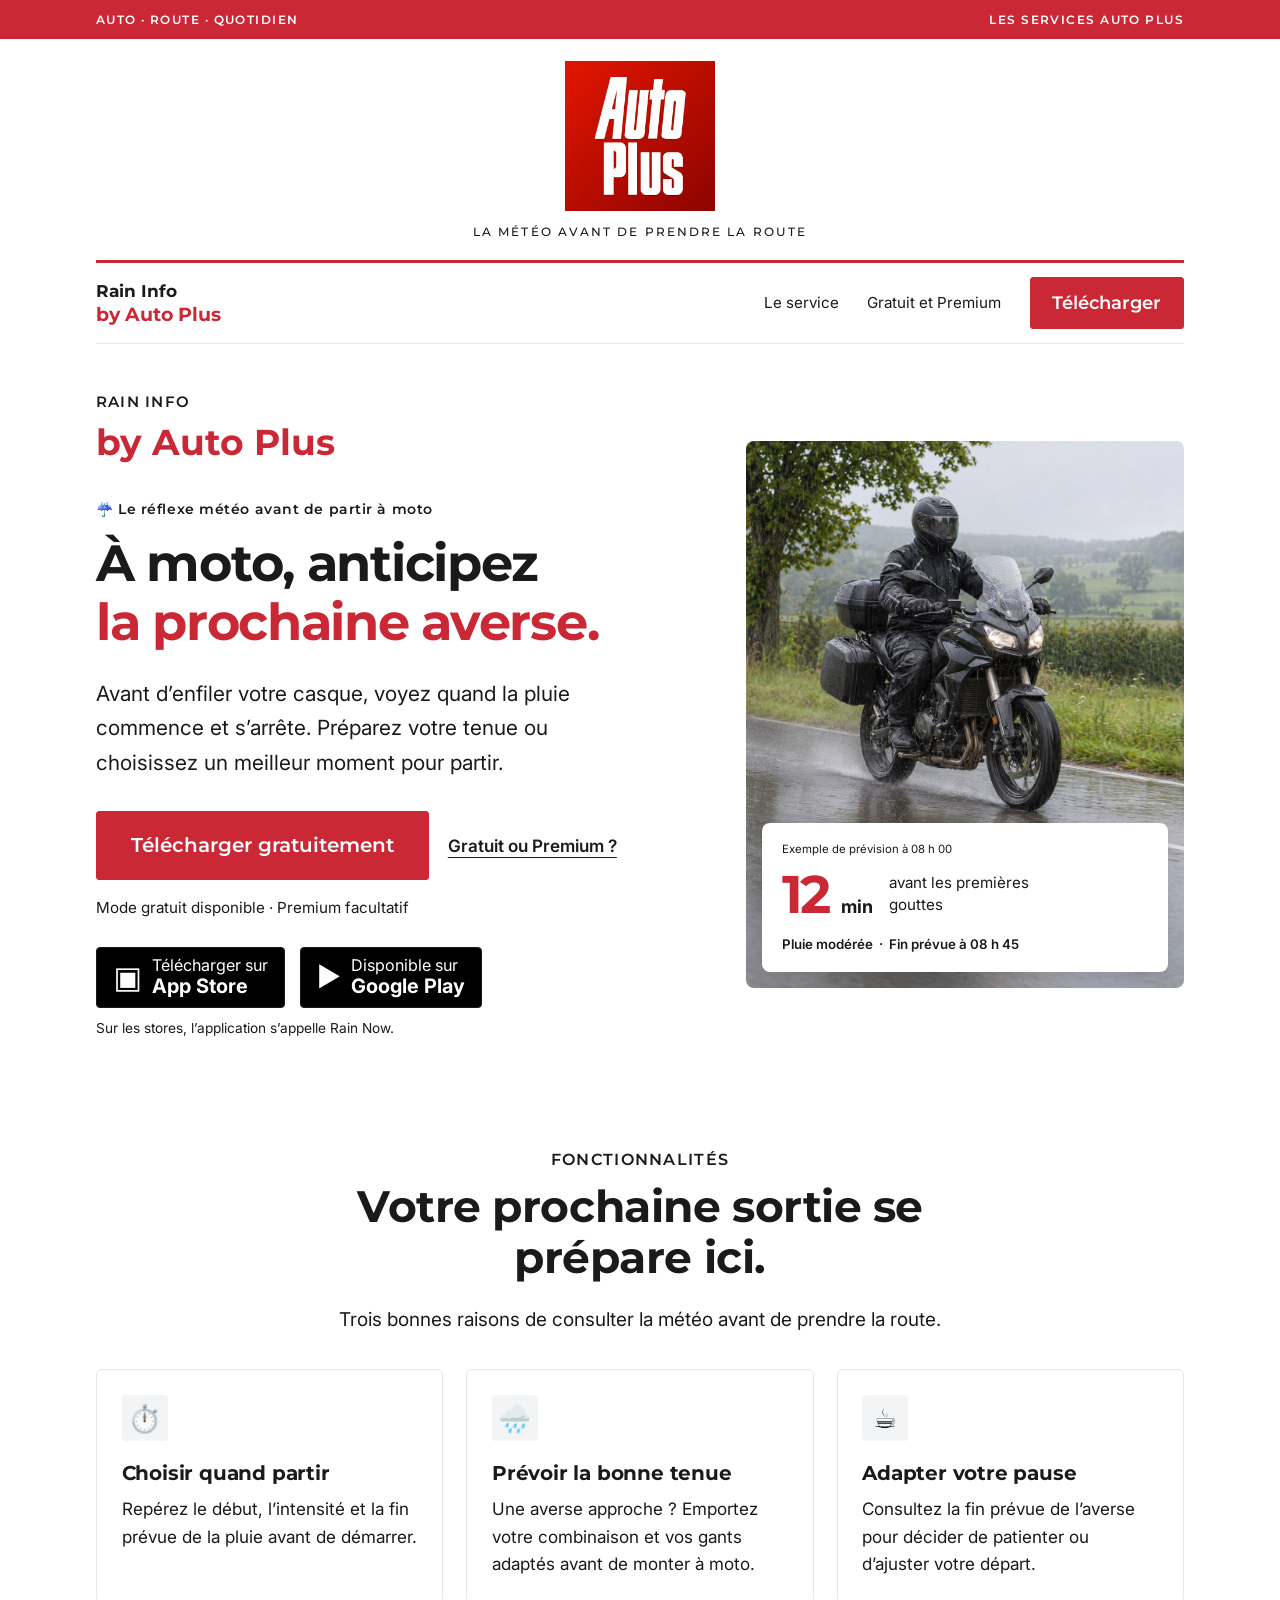
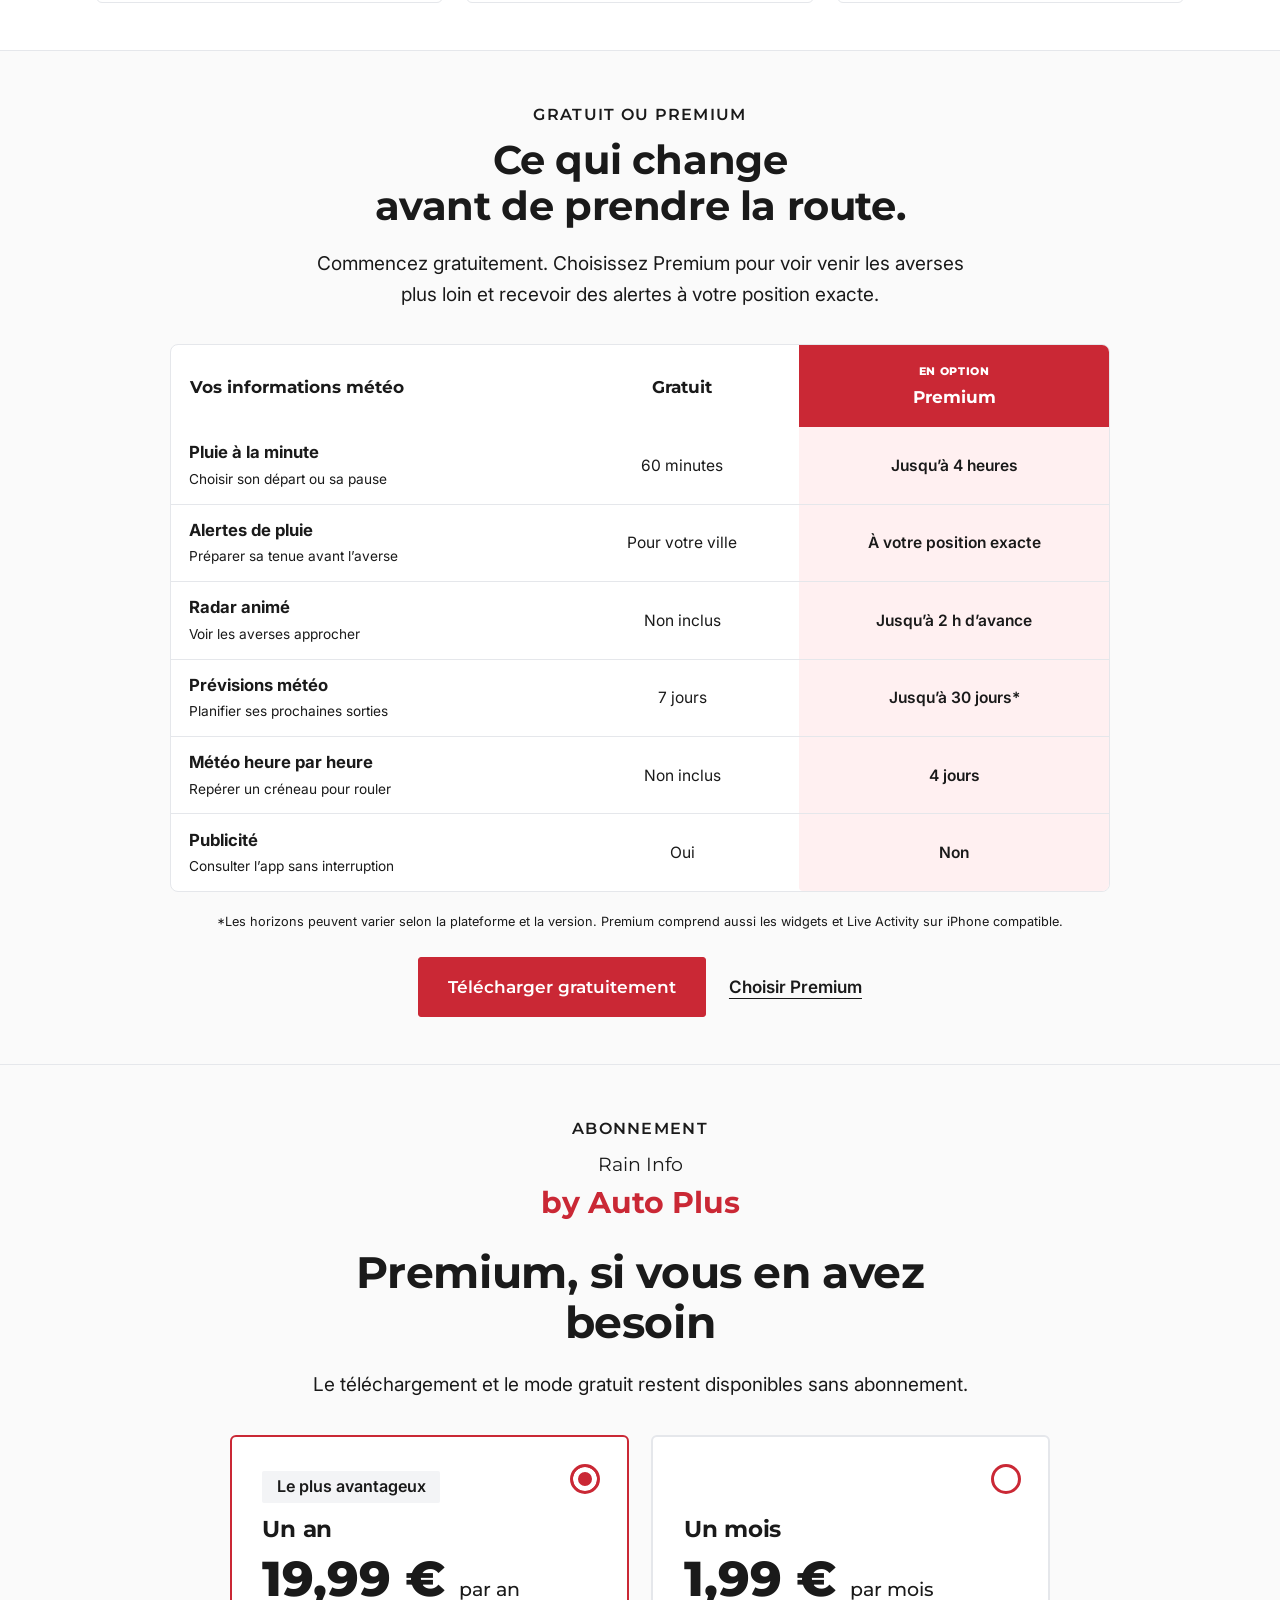
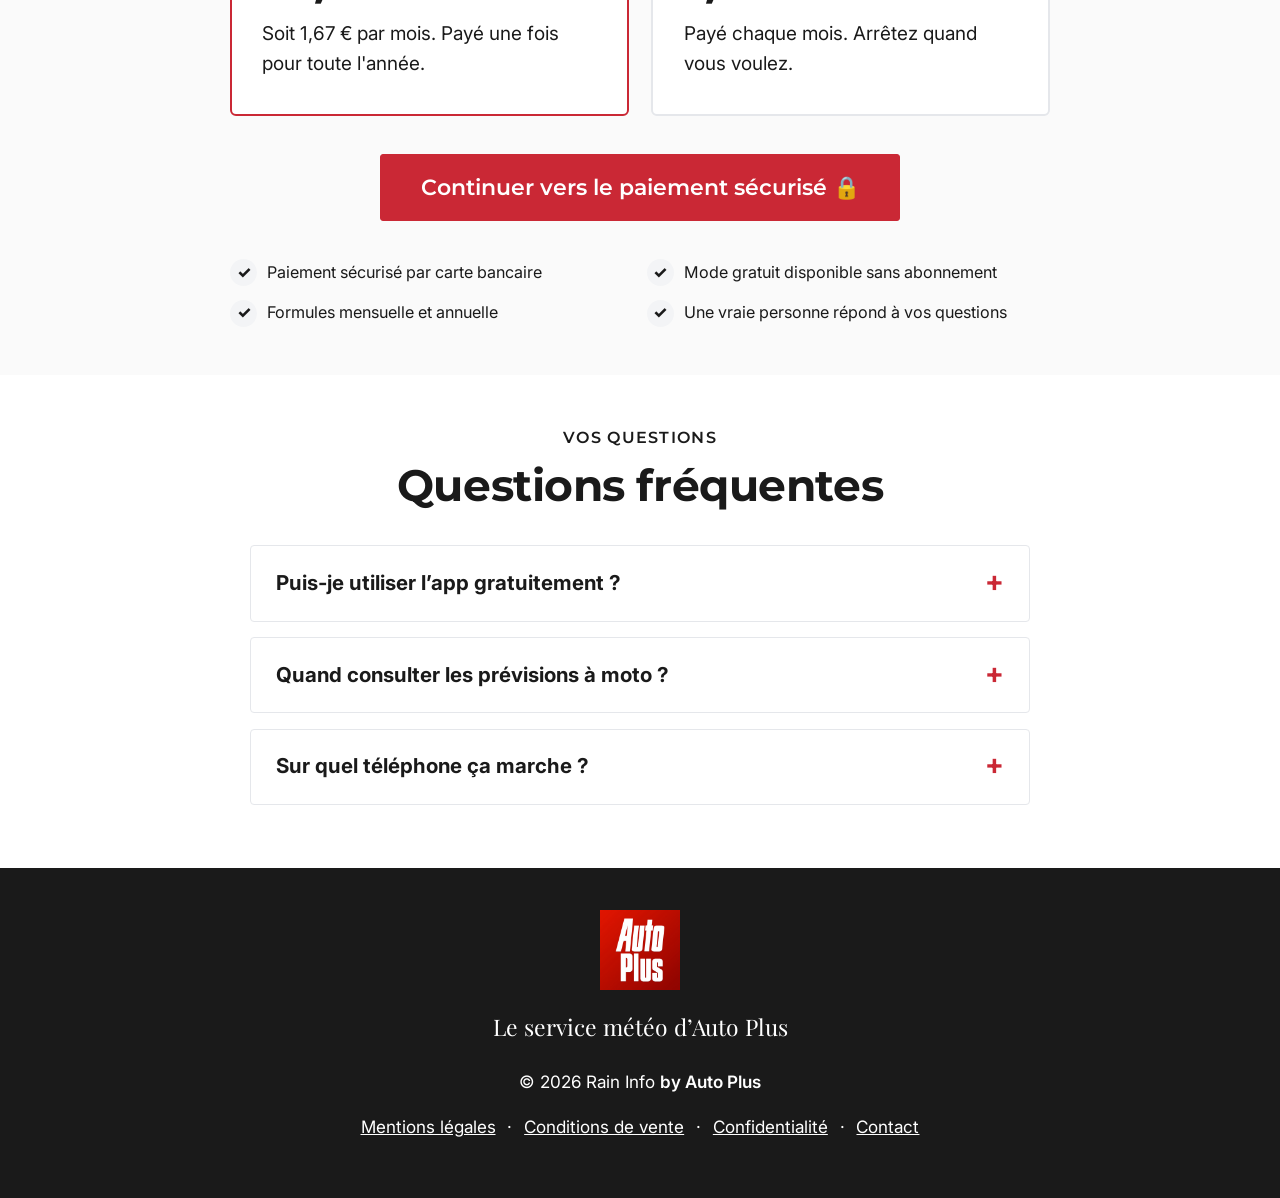
==== commit 326a9c45: "Remettre le motard sous la pluie, comparer gratuit et Premium et améliorer le logo Auto Plus" ====
--- a/auto-plus/index.html
+++ b/auto-plus/index.html
@@ -275,7 +275,7 @@
 <header class="hero">
   <div class="magazine-bar"><div class="wrap"><span>Auto · Route · Quotidien</span><span>Les services Auto Plus</span></div></div>
   <div class="magazine-masthead">
-    <img class="publisher-logo masthead-logo" src="assets/auto-plus.jpg" width="150" height="150" alt="Auto Plus">
+    <img class="publisher-logo masthead-logo" src="assets/auto-plus-hd-v2.jpg" width="150" height="150" alt="Auto Plus">
     <p>La météo avant de prendre la route</p>
   </div>
   <div class="wrap">
@@ -283,7 +283,7 @@
       <a class="service-name" href="#" aria-label="Rain Info by Auto Plus, accueil">Rain Info <span>by Auto Plus</span></a>
       <div class="service-navigation">
         <a href="#t-fonc">Le service</a>
-        <a href="#t-shots">L’application</a>
+        <a href="#comparatif">Gratuit et Premium</a>
         <a class="btn" href="#telecharger">Télécharger</a>
       </div>
     </nav>
@@ -291,11 +291,11 @@
       <div class="hero-copy">
         <p class="hero-brand">Rain Info <span>by Auto Plus</span></p>
         <span class="pill">☔ Le réflexe météo avant de partir à moto</span>
-        <h1>La pluie arrive ?<br><span>Vous le savez avant.</span></h1>
-        <p class="lead">À moto, préparez votre départ : voyez dans combien de temps la pluie arrive, son intensité et sa fin prévue.</p>
+        <h1>À moto, anticipez<br><span>la prochaine averse.</span></h1>
+        <p class="lead">Avant d’enfiler votre casque, voyez quand la pluie commence et s’arrête. Préparez votre tenue ou choisissez un meilleur moment pour partir.</p>
         <div class="cta-row">
           <a class="btn" href="#telecharger">Télécharger gratuitement</a>
-          <a class="premium-link" href="#abonnement">Découvrir Premium</a>
+          <a class="premium-link" href="#comparatif">Gratuit ou Premium ?</a>
         </div>
         <p class="free-note">Mode gratuit disponible · Premium facultatif</p>
         <div class="stores" id="telecharger" aria-label="Télécharger gratuitement Rain Now">
@@ -305,24 +305,10 @@
         <p class="store-note">Sur les stores, l’application s’appelle Rain Now.</p>
       </div>
 
-      <div class="phone" role="img" aria-label="Écran de l'application Rain Info by Auto Plus : carte radar avec un nuage de pluie qui approche, notification « Pluie dans 12 minutes » et graphique de la prochaine heure.">
-        <div class="screen" aria-hidden="true">
-          <div class="notch"></div>
-          <div class="map"></div>
-          <div class="cloud c1"></div>
-          <div class="cloud c2"></div>
-          <div class="me"></div>
-          <div class="notif"><i>🌧️</i><div><b>Pluie dans 12 min</b><br>Préparez votre équipement de pluie.</div></div>
-          <div class="sheet">
-            <b>Pluie modérée à 14 h 12</b>
-            <small>Exemple illustratif · Fin vers 14 h 45</small>
-            <div class="chart">
-              <span style="height:4%"></span><span style="height:4%"></span><span style="height:6%"></span><span style="height:18%"></span><span style="height:42%"></span><span style="height:70%"></span><span style="height:92%"></span><span style="height:85%"></span><span style="height:60%"></span><span style="height:35%"></span><span style="height:15%"></span><span style="height:5%"></span>
-            </div>
-            <div class="chart-x"><span>Maint.</span><span>+15</span><span>+30</span><span>+45</span><span>+60 min</span></div>
-          </div>
-        </div>
-      </div>
+      <figure class="rider-visual">
+        <img class="rider-photo" src="assets/motard-sous-pluie-v2.jpg" width="1122" height="1402" alt="Un motard équipé d’un casque intégral et d’une tenue de pluie roule sur une route de campagne mouillée, sous une averse." fetchpriority="high" decoding="async">
+        <div class="rider-alert"><span class="alert-example">Exemple de prévision à 08 h 00</span><div class="rider-countdown"><strong>12 <small>min</small></strong><span>avant les premières gouttes</span></div><p>Pluie modérée <span aria-hidden="true">·</span> Fin prévue à 08 h 45</p></div>
+      </figure>
     </div>
   </div>
 </header>
@@ -332,111 +318,39 @@
     <div class="wrap">
       <div class="center">
         <span class="kicker">Fonctionnalités</span>
-        <h2 id="t-fonc">Tout ce qu'il faut pour ne plus être surpris</h2>
-        <p>Les informations utiles pour choisir votre départ et préparer votre équipement.</p>
+        <h2 id="t-fonc">Votre prochaine sortie se prépare ici.</h2>
+        <p>Trois bonnes raisons de consulter la météo avant de prendre la route.</p>
       </div>
       <div class="feat">
-        <div class="card"><div class="ico" aria-hidden="true">⏱️</div><h3>La pluie à la minute</h3><p>Début, intensité et fin sur la prochaine heure, gratuitement.</p></div>
-        <div class="card"><div class="ico" aria-hidden="true">🔔</div><h3>Prévenu avant l’averse</h3><p>Des alertes pour votre ville, pour prévoir votre tenue avant de partir.</p></div>
-        <div class="card"><div class="ico" aria-hidden="true">📅</div><h3>La météo sur 7 jours</h3><p>Les prévisions de la semaine, incluses dans le mode gratuit.</p></div>
-        <div class="card"><div class="ico" aria-hidden="true">🗺️</div><h3>Le radar animé</h3><p>Avec Premium, voyez les averses se déplacer jusqu’à 2 h à l’avance.</p></div>
-        <div class="card"><div class="ico" aria-hidden="true">📊</div><h3>Voir plus loin</h3><p>Avec Premium, jusqu’à 4 h de pluie à la minute et 4 jours heure par heure.</p></div>
-        <div class="card"><div class="ico" aria-hidden="true">🚫</div><h3>Sans publicité</h3><p>Premium retire les publicités et ajoute les alertes à votre position exacte.</p></div>
+        <article class="card"><div class="ico" aria-hidden="true">⏱️</div><h3>Choisir quand partir</h3><p>Repérez le début, l’intensité et la fin prévue de la pluie avant de démarrer.</p></article>
+        <article class="card"><div class="ico" aria-hidden="true">🌧️</div><h3>Prévoir la bonne tenue</h3><p>Une averse approche ? Emportez votre combinaison et vos gants adaptés avant de monter à moto.</p></article>
+        <article class="card"><div class="ico" aria-hidden="true">☕</div><h3>Adapter votre pause</h3><p>Consultez la fin prévue de l’averse pour décider de patienter ou d’ajuster votre départ.</p></article>
       </div>
     </div>
   </section>
 
-  <section class="shots" aria-labelledby="t-shots">
+  <section class="rider-comparison" id="comparatif" aria-labelledby="t-comparatif">
     <div class="wrap">
-      <div class="center">
-        <span class="kicker">L'application en images</span>
-        <h2 id="t-shots">Clair, lisible, sans complication</h2>
-        <p>Illustrations des fonctions de l’application. Certaines sont réservées à Premium.</p>
-      </div>
-      <div class="gallery">
-
-        <figure class="shot">
-          <div class="phone mini" role="img" aria-label="Écran radar : carte avec les zones de pluie colorées selon leur force et une barre pour voir l'évolution dans l'heure.">
-            <div class="screen" aria-hidden="true">
-              <div class="notch"></div>
-              <div class="map"></div>
-              <div class="cloud c1"></div>
-              <div class="cloud c2"></div>
-              <div class="me"></div>
-              <div class="legend"><span style="--c:var(--rain1)">Faible</span><span style="--c:var(--rain2)">Modérée</span><span style="--c:var(--rain3)">Forte</span></div>
-              <div class="timeline"><b>Radar · 14 h 20</b><div class="track"><i></i></div><div class="lbl"><span>14 h</span><span>14 h 30</span><span>15 h</span></div></div>
-            </div>
-          </div>
-          <figcaption>Le radar animé<span>La pluie qui avance · Premium</span></figcaption>
-        </figure>
-
-        <figure class="shot">
-          <div class="phone mini" role="img" aria-label="Écran de verrouillage avec trois notifications Rain Info by Auto Plus : pluie dans 10 minutes, fin de la pluie à 15 h 40, orage prévu ce soir.">
-            <div class="screen" aria-hidden="true">
-              <div class="notch"></div>
-              <div class="lock">
-                <div class="clock">14:02</div>
-                <div class="date">lundi 2 novembre</div>
-                <div class="nt"><i>🌧️</i><div><b>Pluie dans 10 min</b><small>Rain Info <span class="brand-by">by Auto Plus</span> · maintenant</small>Pluie modérée chez vous à 14 h 12.</div></div>
-                <div class="nt"><i>🌤️</i><div><b>Fin de la pluie à 15 h 40</b><small>Rain Info <span class="brand-by">by Auto Plus</span> · il y a 2 min</small>Le temps de ressortir après.</div></div>
-                <div class="nt"><i>⛈️</i><div><b>Orage ce soir</b><small>Rain Info <span class="brand-by">by Auto Plus</span> · ce matin</small>Vers 21 h. Pensez à vos déplacements.</div></div>
-              </div>
-            </div>
-          </div>
-          <figcaption>Les alertes<span>Préparez votre équipement avant de partir</span></figcaption>
-        </figure>
-
-        <figure class="shot">
-          <div class="phone mini" role="img" aria-label="Écran des prévisions horaires : graphique de pluie heure par heure et résumé : pluie cet après-midi, sec demain matin.">
-            <div class="screen" aria-hidden="true">
-              <div class="notch"></div>
-              <div class="scr-pad">
-                <div><div class="scr-h">Météo heure par heure</div><div class="scr-s">Chez vous</div></div>
-                <div class="tile">
-                  <div class="hours">
-                    <span style="height:5%"></span><span style="height:10%"></span><span style="height:35%"></span><span style="height:80%"></span><span style="height:95%"></span><span style="height:60%"></span><span style="height:25%"></span><span style="height:5%"></span><span style="height:3%"></span><span style="height:3%"></span><span style="height:3%"></span><span style="height:8%"></span><span style="height:20%"></span><span style="height:45%"></span><span style="height:30%"></span><span style="height:10%"></span>
-                  </div>
-                  <div class="hlbl"><span>Auj.</span><span>Ce soir</span><span>Demain</span></div>
-                </div>
-                <div class="tile">☔ <b>Cet après-midi</b><br><span class="scr-s">Pluie de 14 h à 16 h</span></div>
-                <div class="tile">☀️ <b>Demain matin</b><br><span class="scr-s">Temps sec pour vos déplacements</span></div>
-              </div>
-            </div>
-          </div>
-          <figcaption>Les prévisions horaires<span>Jusqu’à 4 jours · Premium</span></figcaption>
-        </figure>
-
-        <figure class="shot">
-          <div class="phone mini" role="img" aria-label="Écran des prévisions étendues : liste des jours avec icône météo, risque de pluie et températures.">
-            <div class="screen" aria-hidden="true">
-              <div class="notch"></div>
-              <div class="scr-pad">
-                <div><div class="scr-h">Prévisions étendues</div><div class="scr-s">Risque de pluie · températures</div></div>
-                <div class="tile" style="padding:4px 10px">
-                  <div class="row"><span class="d">Lun.</span><span>🌧️</span><span class="p">80 %</span><span class="t">8° / 13°</span></div>
-                  <div class="row"><span class="d">Mar.</span><span>🌦️</span><span class="p">40 %</span><span class="t">7° / 12°</span></div>
-                  <div class="row"><span class="d">Mer.</span><span>☀️</span><span class="p">5 %</span><span class="t">6° / 14°</span></div>
-                  <div class="row"><span class="d">Jeu.</span><span>⛅</span><span class="p">15 %</span><span class="t">7° / 13°</span></div>
-                  <div class="row"><span class="d">Ven.</span><span>🌧️</span><span class="p">70 %</span><span class="t">9° / 12°</span></div>
-                  <div class="row"><span class="d">Sam.</span><span>⛅</span><span class="p">20 %</span><span class="t">8° / 15°</span></div>
-                  <div class="row"><span class="d">Dim.</span><span>☀️</span><span class="p">5 %</span><span class="t">6° / 16°</span></div>
-                </div>
-              </div>
-            </div>
-          </div>
-          <figcaption>Les jours à venir<span>Pour préparer vos sorties</span></figcaption>
-        </figure>
-
-      </div>
-      <p class="swipe" aria-hidden="true">← Faites glisser pour voir les autres écrans →</p>
+      <div class="center"><span class="kicker">Gratuit ou Premium</span><h2 id="t-comparatif">Ce qui change<br>avant de prendre la route.</h2><p>Commencez gratuitement. Choisissez Premium pour voir venir les averses plus loin et recevoir des alertes à votre position exacte.</p></div>
+      <div class="cmp-wrap">
+        <table class="cmp">
+          <caption class="sr">Comparatif des fonctions gratuites et Premium de Rain Info by Auto Plus</caption>
+          <colgroup><col class="c-feat"><col class="c-free"><col class="c-pro"></colgroup>
+          <thead><tr><th scope="col">Vos informations météo</th><th scope="col" class="free">Gratuit</th><th scope="col" class="pro"><em>En option</em>Premium</th></tr></thead>
+          <tbody>
+            <tr><th scope="row">Pluie à la minute<span>Choisir son départ ou sa pause</span></th><td>60 minutes</td><td class="pro">Jusqu’à 4 heures</td></tr>
+            <tr><th scope="row">Alertes de pluie<span>Préparer sa tenue avant l’averse</span></th><td>Pour votre ville</td><td class="pro">À votre position exacte</td></tr>
+            <tr><th scope="row">Radar animé<span>Voir les averses approcher</span></th><td>Non inclus</td><td class="pro">Jusqu’à 2 h d’avance</td></tr>
+            <tr><th scope="row">Prévisions météo<span>Planifier ses prochaines sorties</span></th><td>7 jours</td><td class="pro">Jusqu’à 30 jours*</td></tr>
+            <tr><th scope="row">Météo heure par heure<span>Repérer un créneau pour rouler</span></th><td>Non inclus</td><td class="pro">4 jours</td></tr>
+            <tr><th scope="row">Publicité<span>Consulter l’app sans interruption</span></th><td>Oui</td><td class="pro">Non</td></tr>
+          </tbody>
+        </table>
+      </div>
+      <p class="comparison-note">*Les horizons peuvent varier selon la plateforme et la version. Premium comprend aussi les widgets et Live Activity sur iPhone compatible.</p>
+      <div class="comparison-actions"><a class="btn" href="#telecharger">Télécharger gratuitement</a><a class="premium-link" href="#abonnement">Choisir Premium</a></div>
     </div>
   </section>
-
-
-
-
-
-
 
   <section id="abonnement" aria-labelledby="t-abo">
     <div class="wrap">
@@ -501,7 +415,7 @@
 </div>
 <footer>
   <div class="wrap">
-    <img class="publisher-logo footer-publisher" src="assets/auto-plus.jpg" width="120" height="120" alt="Auto Plus" loading="lazy">
+    <img class="publisher-logo footer-publisher" src="assets/auto-plus-hd-v2.jpg" width="120" height="120" alt="Auto Plus" loading="lazy">
     <p class="footer-signature">Le service météo d’Auto Plus</p>
     <p>© 2026 Rain Info <span class="brand-by">by Auto Plus</span></p>
     <p><a href="#">Mentions légales</a> · <a href="#">Conditions de vente</a> · <a href="#">Confidentialité</a> · <a href="#">Contact</a></p>
--- a/auto-plus/assets/v1-return.css
+++ b/auto-plus/assets/v1-return.css
@@ -1,4 +1,4 @@
-/* Retour à la première Auto Plus (1096b00) : identité et composants d'origine. */
+/* Identité V1 Auto Plus, photo motard et bénéfices avant le départ. */
 :root{--muted:#1a1a1a}
 .hero .lead,.free-note,.store-note{color:#1a1a1a}
 .hero-in{padding:2.4em 0 3em}
@@ -22,6 +22,35 @@
 .reassure li{font-size:.85rem}
 .faq details p{font-size:.9rem}
 .footer-publisher{width:80px;height:80px}
+.rider-visual{position:relative;margin:0;min-width:0;aspect-ratio:4/5;overflow:hidden;border-radius:8px;background:#f3f4f6}
+.rider-photo{display:block;width:100%;height:100%;object-fit:cover;object-position:50% 44%}
+.rider-alert{position:absolute;left:16px;right:16px;bottom:16px;padding:17px 20px;background:#fff;color:#1a1a1a;border-radius:8px;box-shadow:0 8px 24px #0002}
+.alert-example{display:block;font-size:.6rem;margin-bottom:.3rem}
+.rider-countdown{display:flex;align-items:center;gap:16px}
+.rider-countdown strong{font-family:Montserrat,system-ui,sans-serif;font-size:2.8rem;line-height:1.15;white-space:nowrap;letter-spacing:-.05em;color:#ca2835}
+.rider-countdown small{font-family:Inter,system-ui,sans-serif;font-size:.95rem;letter-spacing:0;color:#1a1a1a}
+.rider-countdown>span{font-size:.8rem;line-height:1.45;max-width:15ch}
+.rider-alert>p{font-size:.7rem;font-weight:600;margin:.5rem 0 0}
+.rider-alert>p>span{margin-inline:.25em}
+.rider-comparison{background:#fafafa;border-top:1px solid var(--line);border-bottom:1px solid var(--line);scroll-margin-top:20px}
+.rider-comparison .center h2{font-size:clamp(1.65rem,3.4vw,2.1rem)}
+.rider-comparison .center p{max-width:54ch;margin-inline:auto}
+.rider-comparison .cmp-wrap{max-width:940px;border-radius:8px;padding:0;overflow:hidden;box-shadow:none}
+.rider-comparison table.cmp col.c-feat{width:42%}
+.rider-comparison table.cmp col.c-free{width:25%}
+.rider-comparison table.cmp col.c-pro{width:33%}
+.rider-comparison table.cmp th,.rider-comparison table.cmp td{padding:.85em .75em;color:#1a1a1a}
+.rider-comparison table.cmp th[scope=row]{font-size:.88rem;line-height:1.4;padding-left:1.1em}
+.rider-comparison table.cmp th[scope=row] span{font-size:.72rem;line-height:1.5;margin-top:.3em;color:#1a1a1a}
+.rider-comparison table.cmp td{font-size:.82rem;line-height:1.5}
+.rider-comparison table.cmp thead th{font-size:.9rem;padding-block:1em}
+.rider-comparison table.cmp thead th:first-child{text-align:left;padding-left:1.1em}
+.rider-comparison table.cmp thead th.pro{border-radius:0;background:#ca2835;color:#fff}
+.rider-comparison table.cmp thead th.pro em{color:#fff;font-size:.6rem}
+.rider-comparison table.cmp td.pro{background:#fff0f1;font-weight:600;border-radius:0}
+.comparison-note{max-width:900px;margin:1rem auto 0;font-size:.67rem;line-height:1.65;text-align:center;color:#1a1a1a}
+.comparison-actions{display:flex;justify-content:center;align-items:center;gap:1.2rem;flex-wrap:wrap;margin-top:1.3rem}
+.comparison-actions .btn{font-size:.9rem}
 @media(max-width:879px){
  .hero-in{padding:1.8em 0 2.3em;gap:1.8em}
  .hero .lead{font-size:1rem}
@@ -29,6 +58,8 @@
  section{padding:2em 0}
  .cta-row{gap:.8em}
  .cta-row .btn{font-size:.94rem}
+ .rider-visual{width:min(100%,500px);margin-inline:auto;aspect-ratio:4/5}
+ .rider-comparison table.cmp th,.rider-comparison table.cmp td{padding:.85em .5em}
 }
 @media(max-width:620px){
  .hero-in{padding-top:1.5em}
@@ -41,4 +72,15 @@
  .center h2{font-size:1.65rem}
  .center p{font-size:.93rem}
  .reassure li{font-size:.8rem}
+ .rider-alert{left:12px;right:12px;bottom:12px;padding:14px}
+ .rider-countdown{gap:12px}.rider-countdown strong{font-size:2.3rem}
+ .rider-countdown>span{font-size:.72rem}.rider-alert>p{font-size:.64rem}
+ .alert-example{font-size:.55rem}
+ .rider-comparison .center p{font-size:.9rem;line-height:1.6}
+ .rider-comparison table.cmp th[scope=row]{font-size:.75rem;padding-left:.65em}
+ .rider-comparison table.cmp td{font-size:.7rem;overflow-wrap:normal}
+ .rider-comparison table.cmp thead th{font-size:.73rem;line-height:1.4}
+ .rider-comparison table.cmp thead th:first-child{font-size:.7rem;padding-left:.65em}
+ .comparison-note{text-align:left;font-size:.63rem}
+ .comparison-actions{gap:1rem}
 }
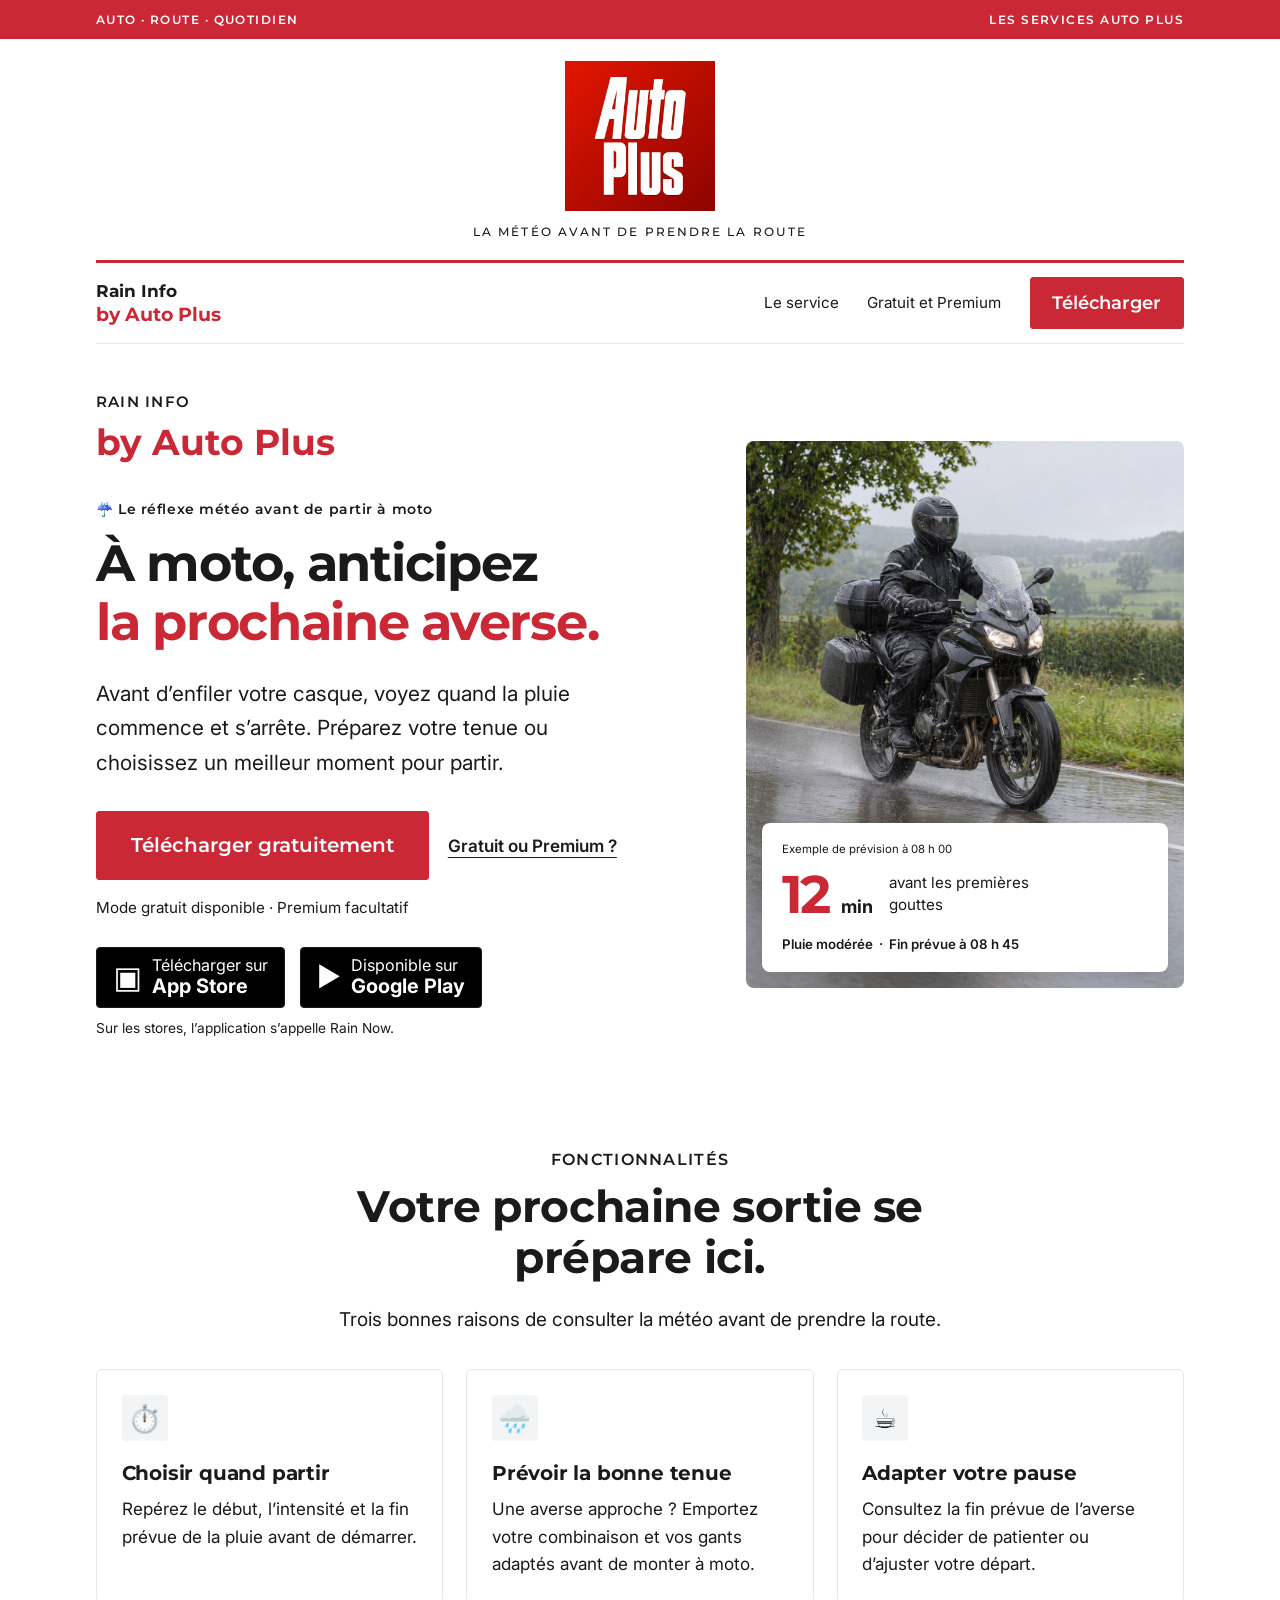
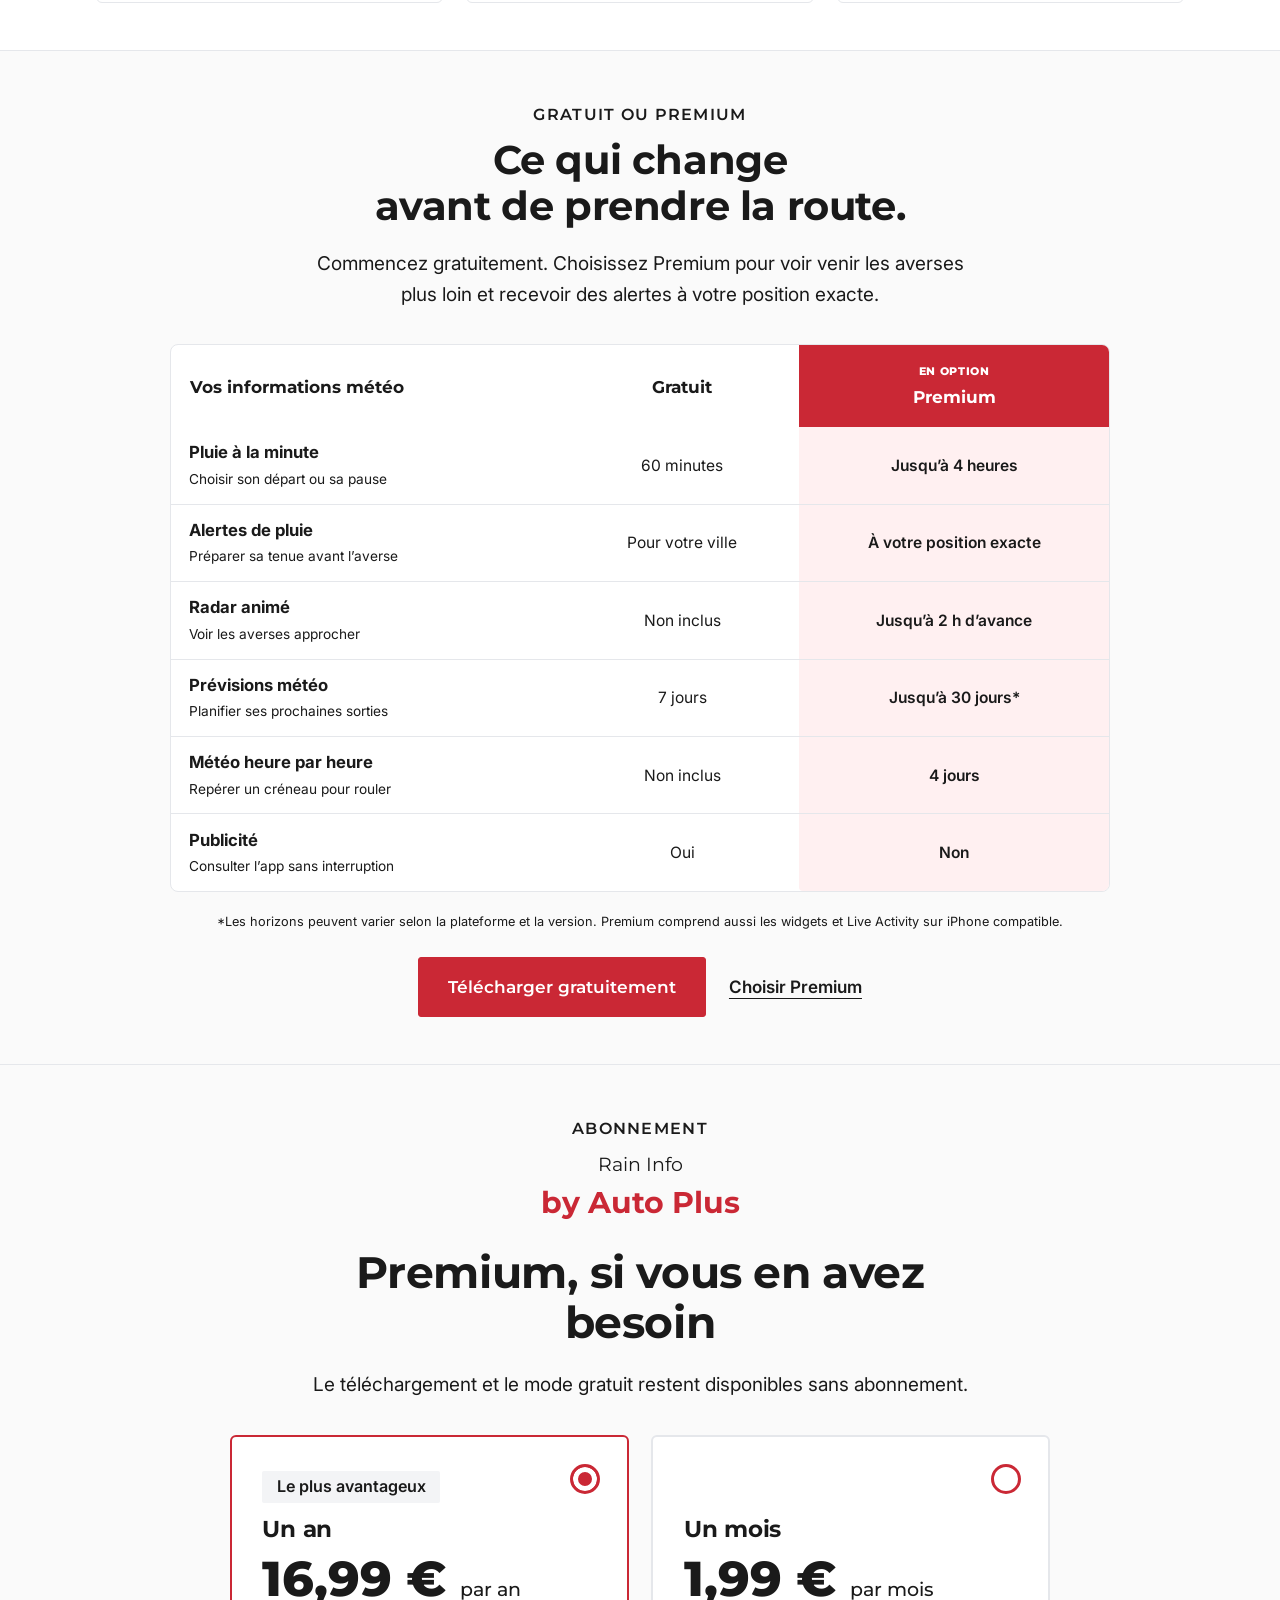
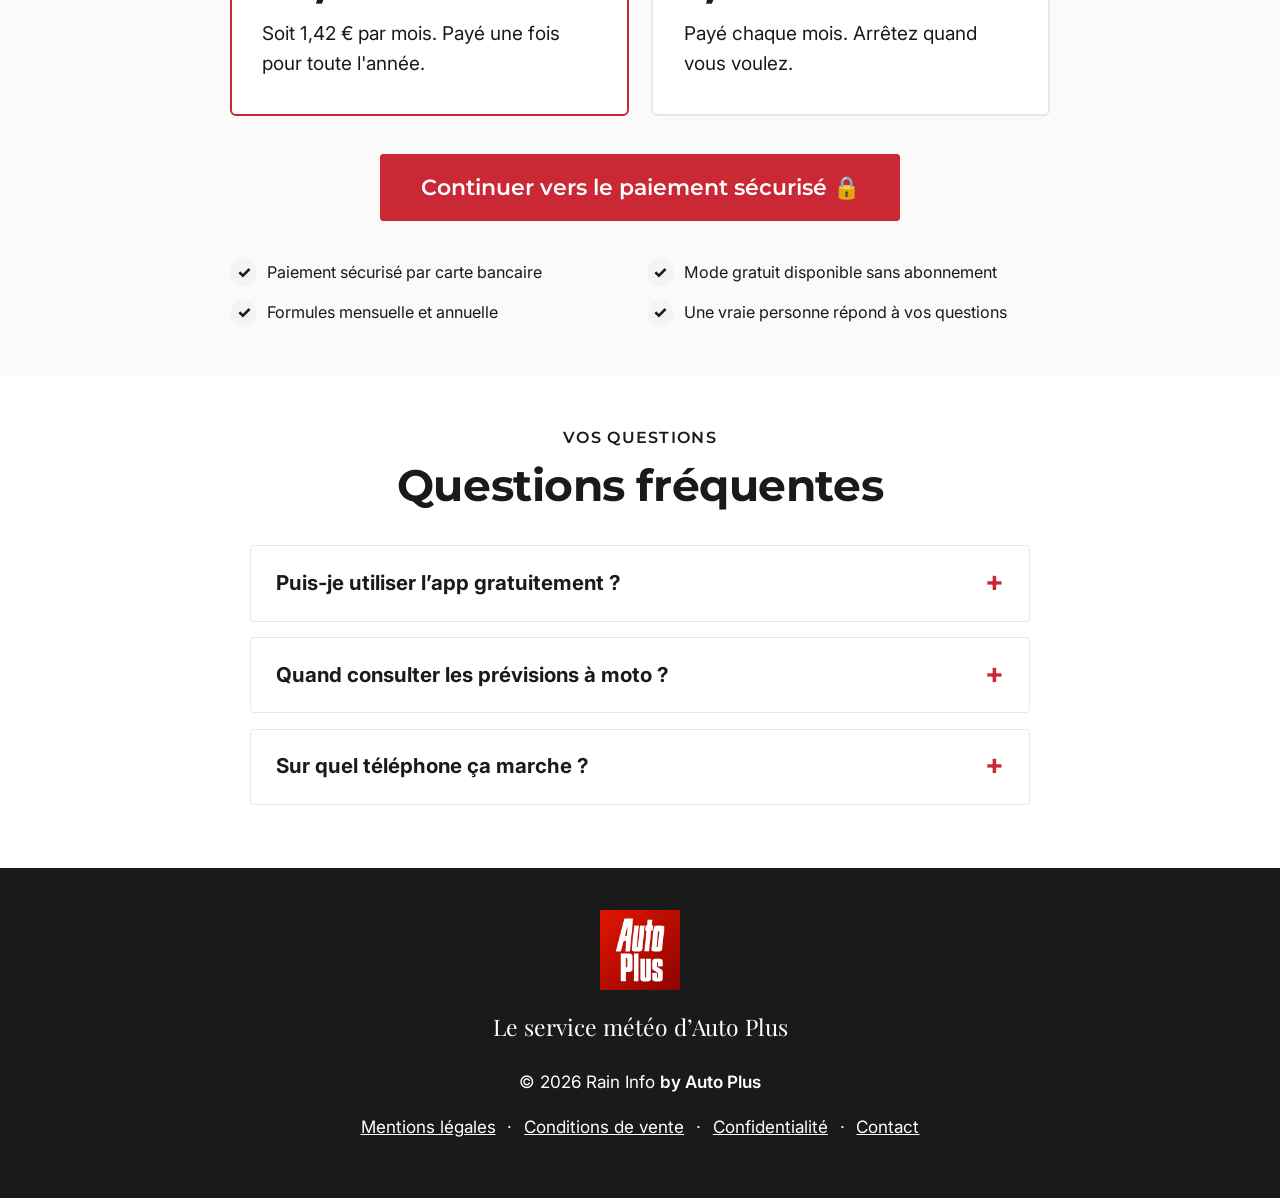
==== commit 5355556c: "Passer le tarif annuel à 16,99 euros sur les trois sites" ====
--- a/auto-plus/index.html
+++ b/auto-plus/index.html
@@ -369,8 +369,8 @@
               <span class="check" aria-hidden="true"></span>
               <span class="badge">Le plus avantageux</span>
               <h3>Un an</h3>
-              <div class="price">19,99 € <small>par an</small></div>
-              <p>Soit 1,67 € par mois. Payé une fois pour toute l'année.</p>
+              <div class="price">16,99 € <small>par an</small></div>
+              <p>Soit 1,42 € par mois. Payé une fois pour toute l'année.</p>
             </label>
             <label class="plan">
               <input type="radio" name="plan" value="mensuel">
